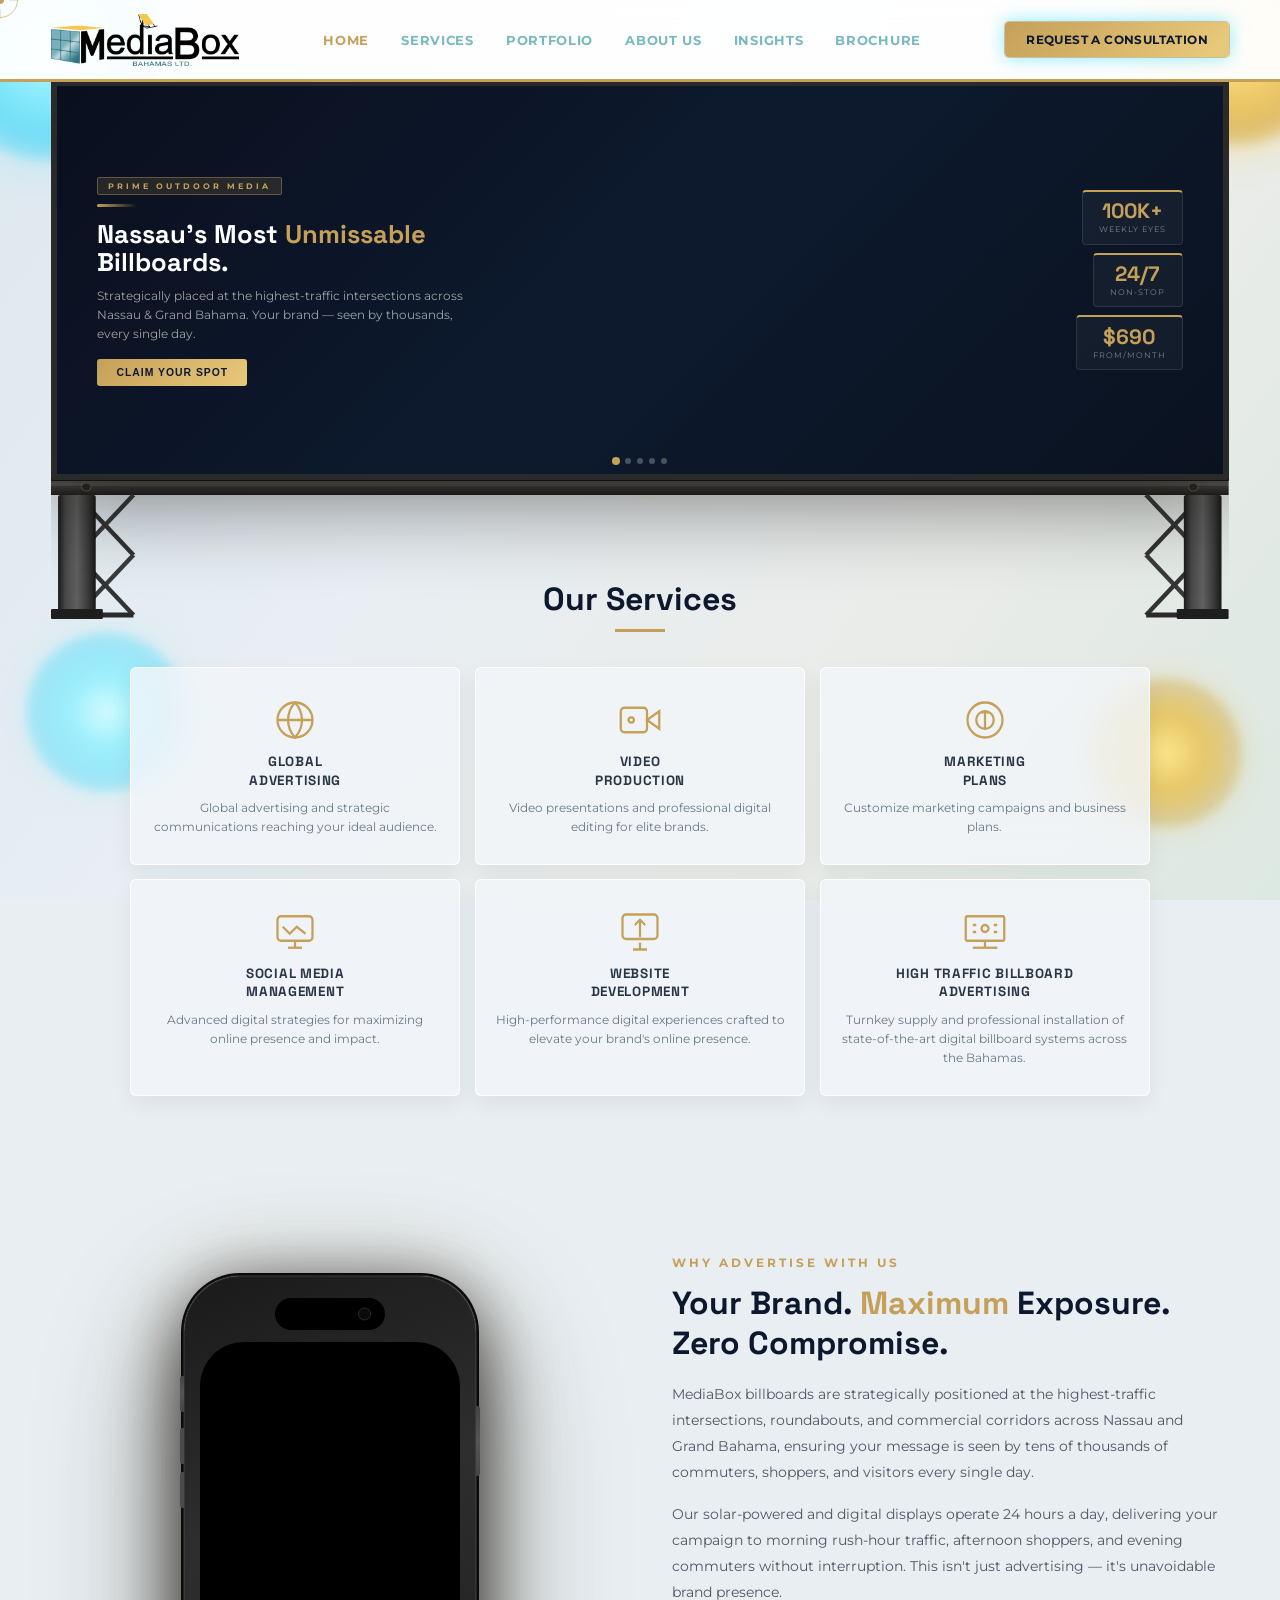
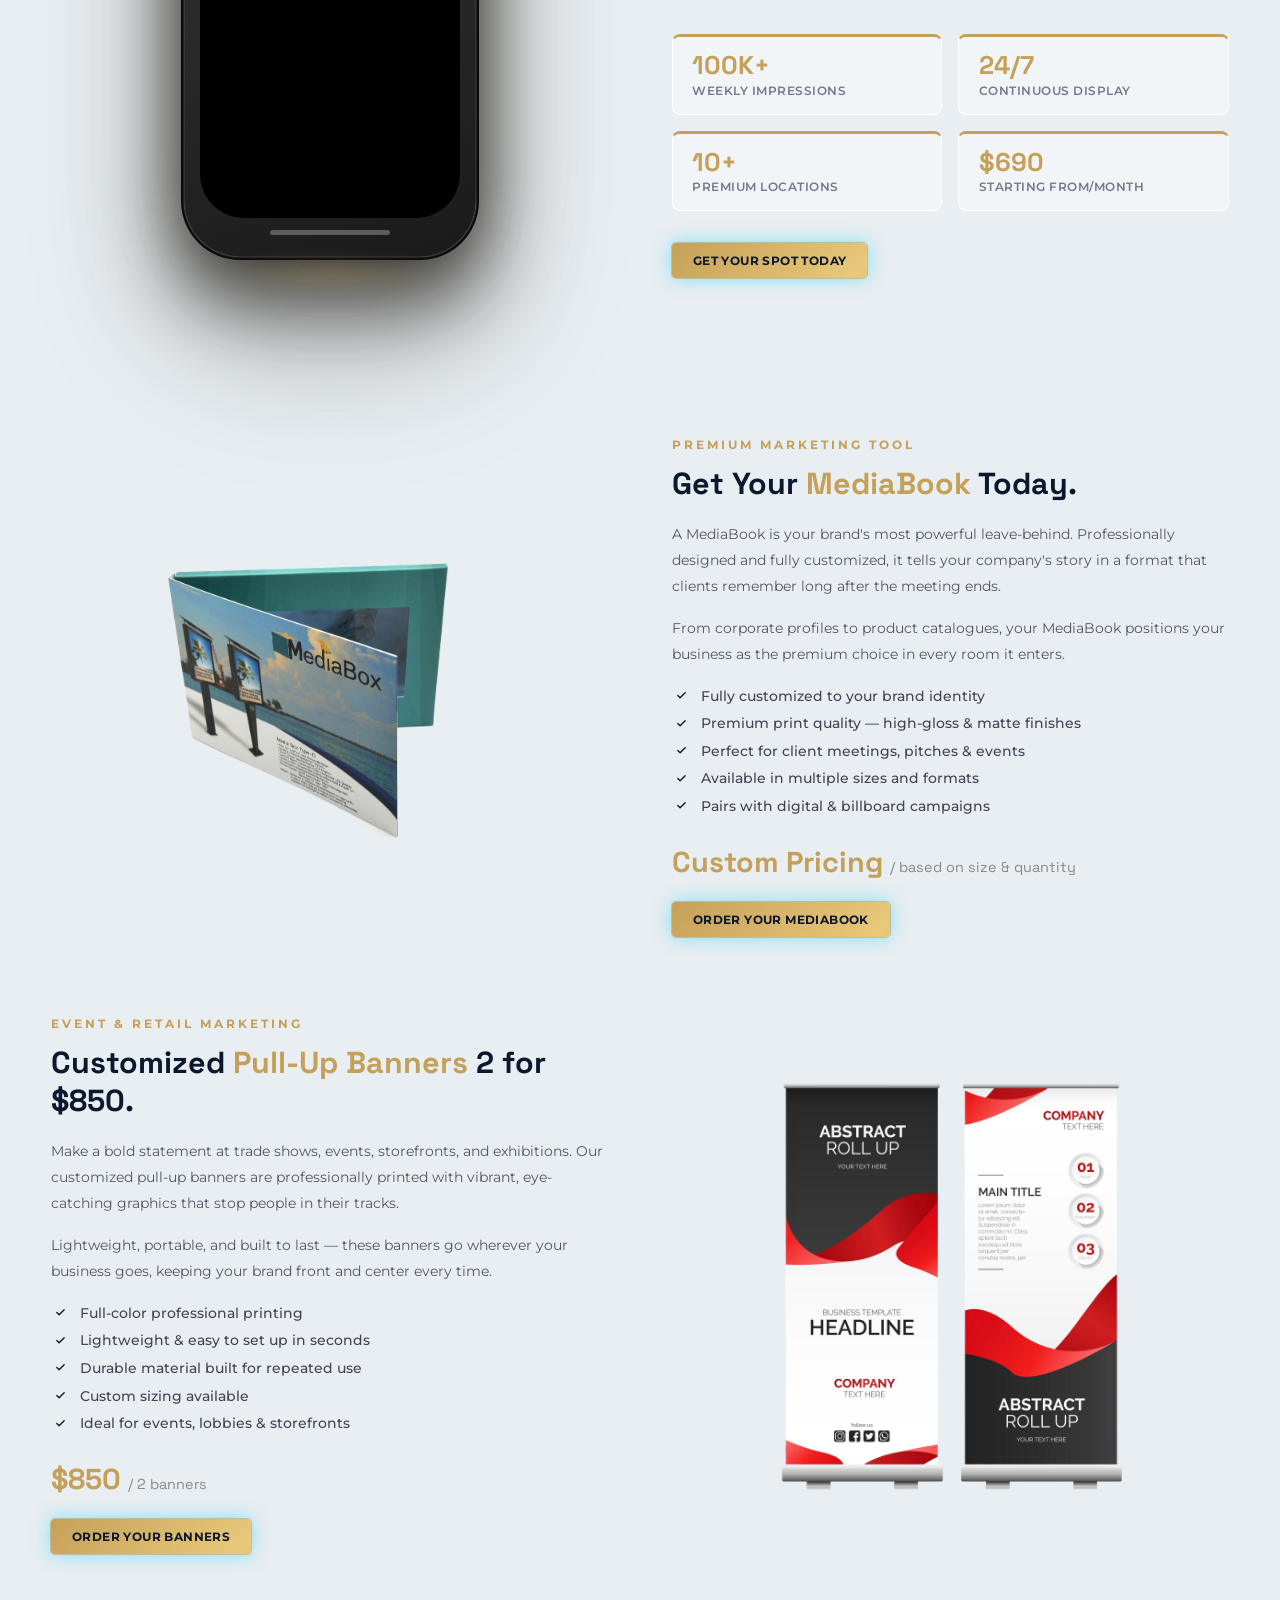
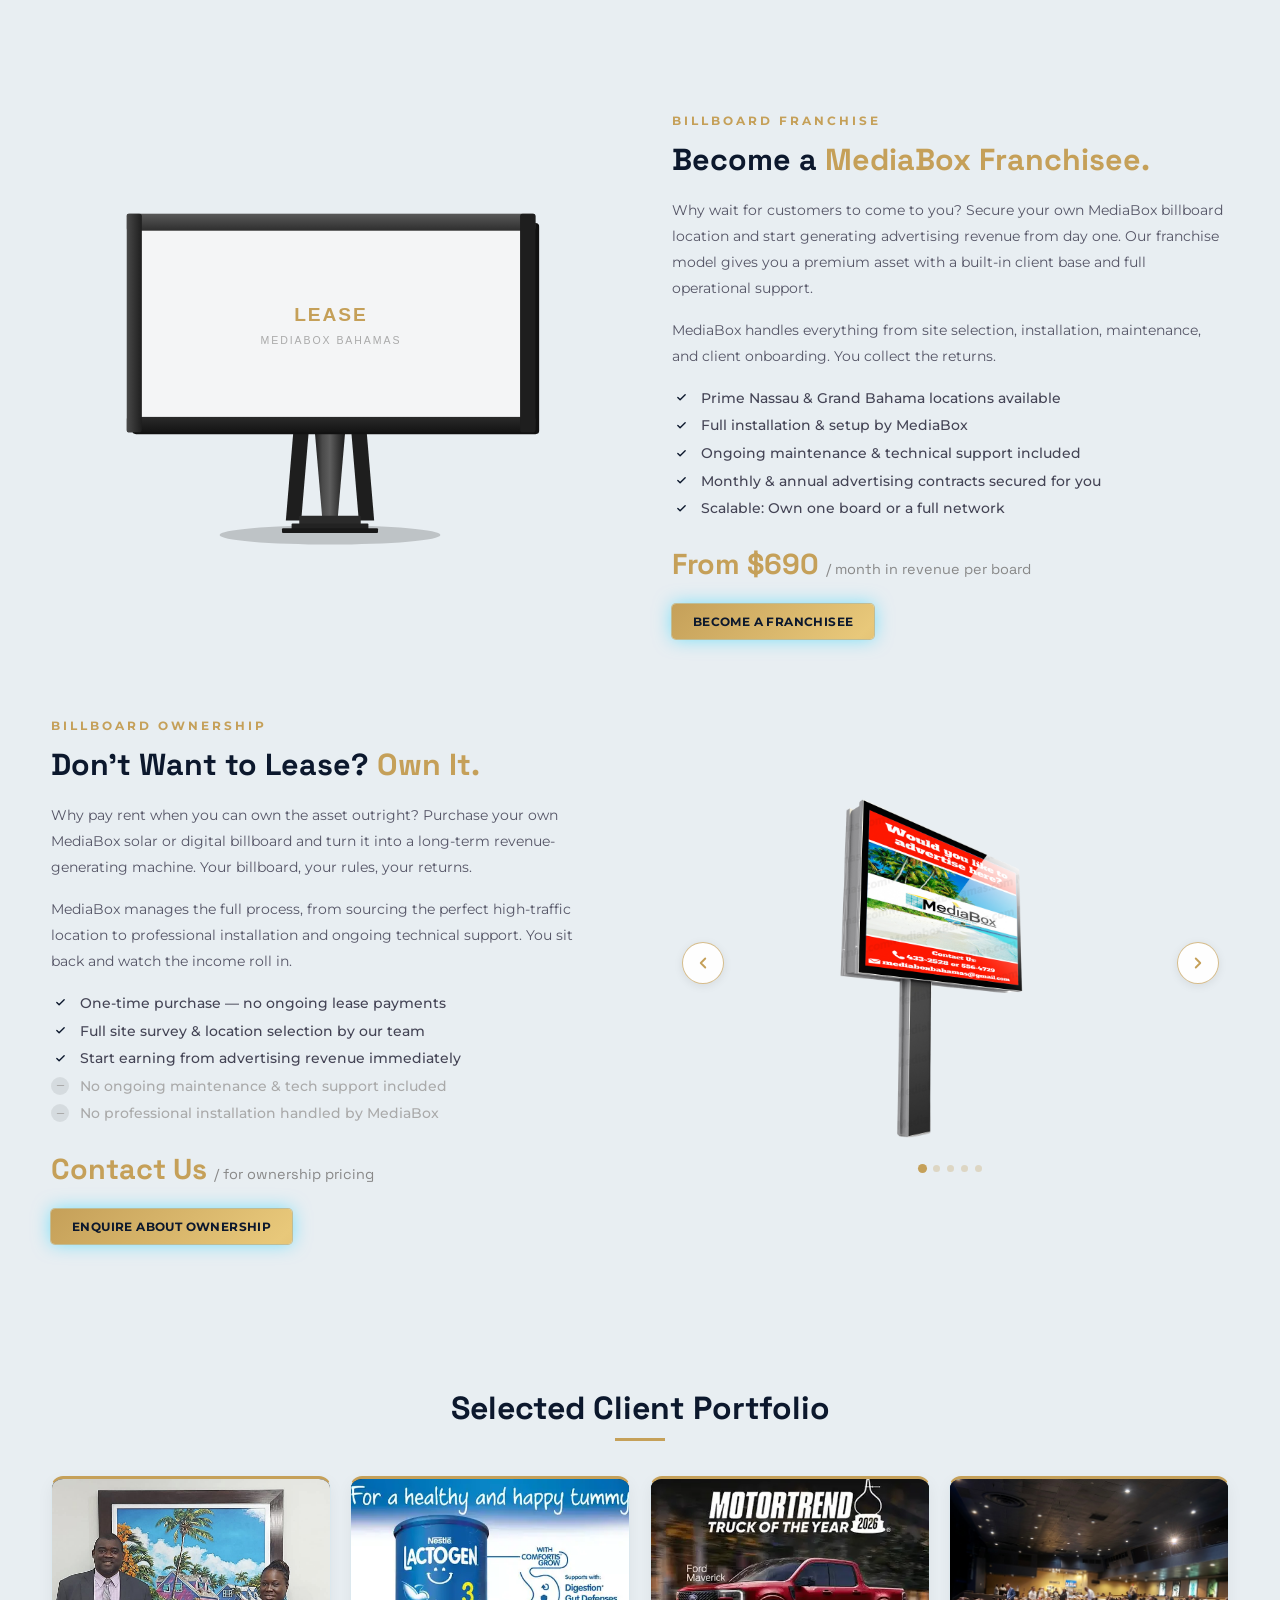
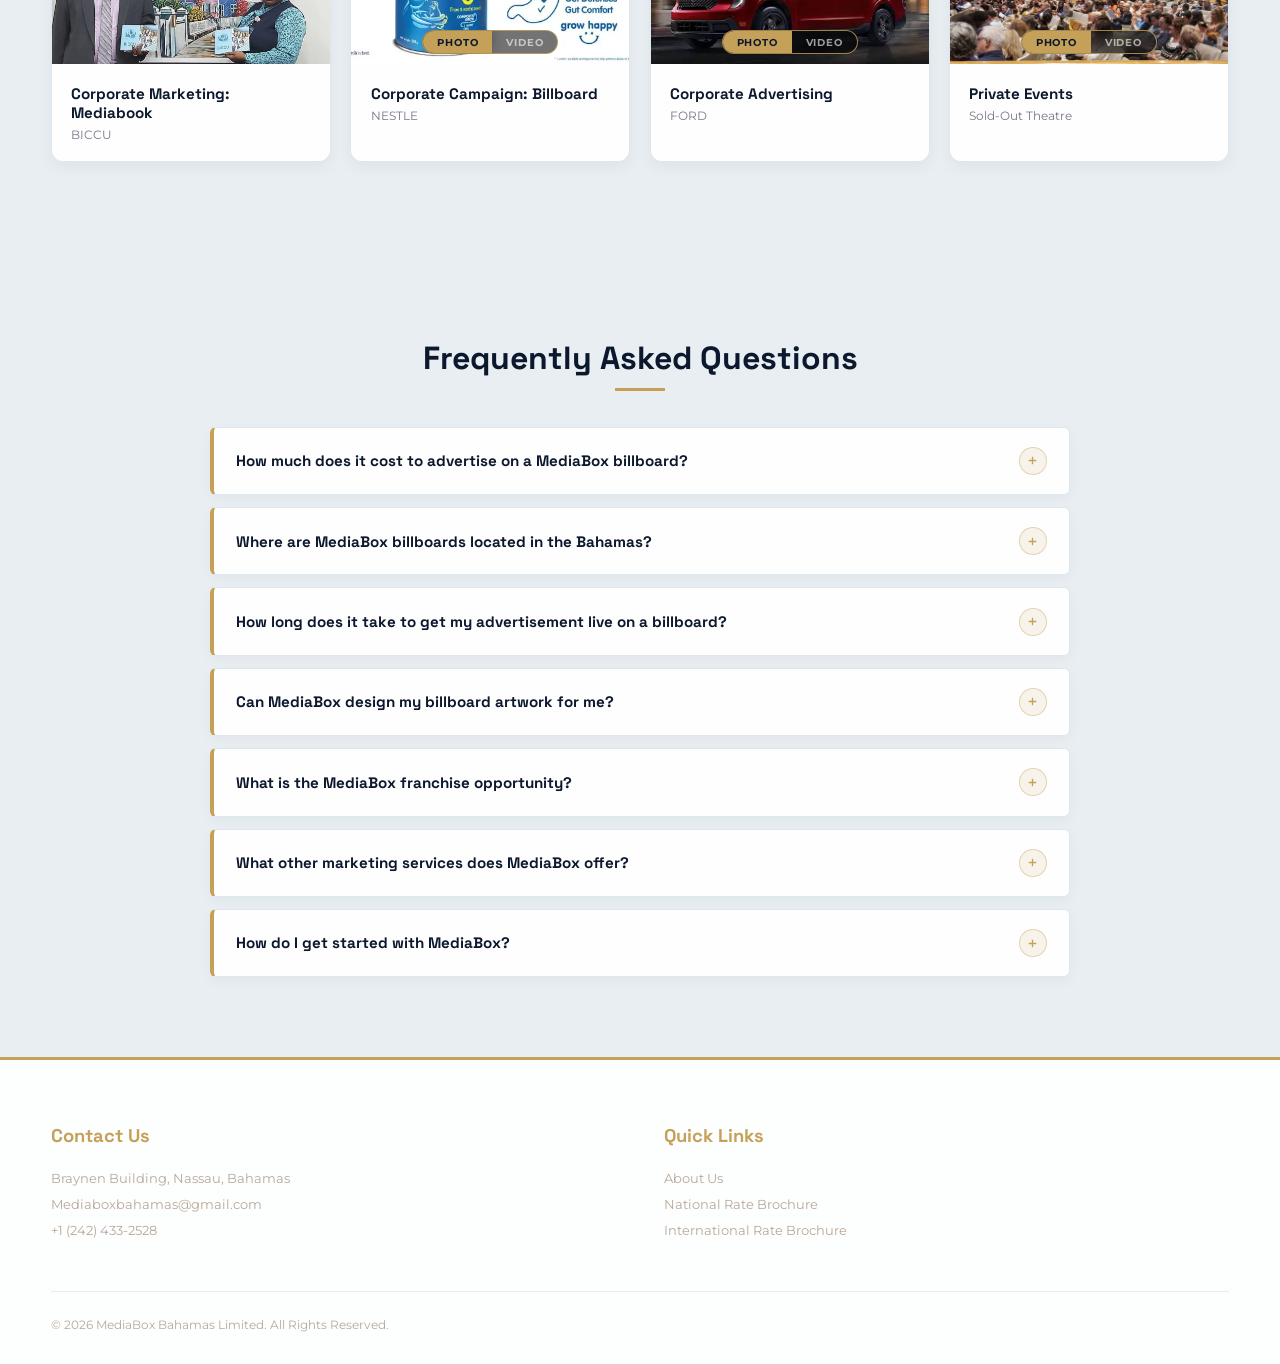
==== index.html @ e3cc504c "Update index.html" ====
<!DOCTYPE html>
<html lang="en">
<head>
  <meta charset="UTF-8">
  <link rel="icon" type="image/x-icon" href="favicon.ico">
  <meta name="google-site-verification" content="VMrW49pUqyfkak5b_mJtNE1yLcNcLhhwig2WNGxAjas" />
  <meta name="viewport" content="width=device-width, initial-scale=1.0">
  <title>MediaBox Bahamas | Corporate Excellence</title>
  <link rel="canonical" href="https://mediaboxbahamas.com/" />
  <link href="https://fonts.googleapis.com/css2?family=Space+Grotesk:wght@400;700&family=Montserrat:wght@400;600;700&display=swap" rel="stylesheet">
  <style>
    *, *::before, *::after { cursor: none !important; }
    a, button, [onclick], label, select, input, textarea { cursor: none !important; }

    #cursor-dot { position:fixed; width:8px; height:8px; background:#c5a059; border-radius:50%; pointer-events:none; z-index:99999; transform:translate(-50%,-50%); transition:transform 0.08s ease, background 0.2s; }
    #cursor-ring { position:fixed; width:36px; height:36px; border:1.5px solid rgba(197,160,89,0.6); border-radius:50%; pointer-events:none; z-index:99998; transform:translate(-50%,-50%); transition:width 0.2s ease, height 0.2s ease, border-color 0.2s ease, transform 0.12s ease; }
    #cursor-ring::before, #cursor-ring::after { content:''; position:absolute; background:rgba(197,160,89,0.5); }
    #cursor-ring::before { width:1px; height:10px; left:50%; top:-6px; transform:translateX(-50%); box-shadow:0 32px 0 rgba(197,160,89,0.5); }
    #cursor-ring::after  { width:10px; height:1px; top:50%; left:-6px; transform:translateY(-50%); box-shadow:32px 0 0 rgba(197,160,89,0.5); }
    body.cursor-hover #cursor-ring { width:52px; height:52px; border-color:rgba(197,160,89,0.9); }
    body.cursor-hover #cursor-dot  { background:#fff; transform:translate(-50%,-50%) scale(1.4); }
    body.cursor-click #cursor-ring { width:24px; height:24px; border-color:#c5a059; }
    body.cursor-click #cursor-dot  { transform:translate(-50%,-50%) scale(0.6); }

    @media(max-width:1024px) { #cursor-dot, #cursor-ring { display:none; } *, *::before, *::after { cursor:auto !important; } a, button, [onclick], label, select, input, textarea { cursor:pointer !important; } }

    * { margin:0; padding:0; box-sizing:border-box; }
    body { font-family:'Montserrat',sans-serif; background:#e8eef2; overflow-x:hidden; }
    body.no-scroll { overflow:hidden; }

    #bg-canvas { position:fixed; top:0; left:0; width:100vw; height:100vh; z-index:0; pointer-events:none; }

    .orb { position:fixed; border-radius:50%; pointer-events:none; z-index:1; animation:orbDrift 10s ease-in-out infinite alternate; }
    .orb-1 { width:220px; height:220px; top:-60px; left:-60px; background:radial-gradient(circle at 50% 50%, rgba(200,248,255,1) 0%, rgba(140,235,252,0.95) 28%, rgba(80,215,245,0.65) 55%, rgba(40,190,235,0.18) 80%, transparent 100%); filter:blur(6px) drop-shadow(0 0 24px rgba(140,235,255,0.95)); animation-duration:11s; }
    .orb-2 { width:200px; height:200px; top:-55px; right:-55px; background:radial-gradient(circle at 50% 50%, rgba(255,235,150,1) 0%, rgba(240,205,110,0.9) 32%, rgba(210,170,70,0.6) 58%, rgba(190,145,50,0.18) 80%, transparent 100%); filter:blur(6px) drop-shadow(0 0 22px rgba(255,200,60,0.85)); animation-duration:14s; animation-delay:-3s; }
    .orb-3 { width:160px; height:160px; bottom:12%; left:2%; background:radial-gradient(circle at 50% 50%, rgba(210,250,255,0.98) 0%, rgba(150,238,252,0.82) 32%, rgba(90,218,248,0.42) 60%, transparent 100%); filter:blur(5px) drop-shadow(0 0 18px rgba(160,240,255,0.85)); animation-duration:16s; animation-delay:-6s; }
    .orb-4 { width:150px; height:150px; bottom:8%; right:3%; background:radial-gradient(circle at 50% 50%, rgba(252,230,140,0.95) 0%, rgba(230,195,90,0.72) 34%, rgba(200,160,55,0.32) 62%, transparent 100%); filter:blur(5px) drop-shadow(0 0 16px rgba(240,190,60,0.7)); animation-duration:13s; animation-delay:-9s; }
    @keyframes orbDrift { 0% { transform:translate(0,0) scale(1); } 25% { transform:translate(14px,10px) scale(1.06); } 55% { transform:translate(-8px,18px) scale(0.95); } 100% { transform:translate(10px,-14px) scale(1.04); } }

    #splash { position:fixed; inset:0; z-index:9999; background:#f2f5f7; display:flex; align-items:center; justify-content:center; transition:opacity 0.8s ease, visibility 0.8s ease; }
    .hidden { opacity:0 !important; visibility:hidden !important; }
    .splash-logo-wrap { animation:splashIn 0.9s cubic-bezier(0.22,1,0.36,1) 0.1s both; }
    .splash-img { width:380px; max-width:72vw; display:block; }
    @keyframes splashIn { 0% { opacity:0; transform:scale(0.3) rotate(-8deg); filter:blur(6px); } 40% { opacity:1; filter:blur(0); } 65% { transform:scale(1.06) rotate(1deg); } 85% { transform:scale(0.97) rotate(-0.5deg); } 100% { opacity:1; transform:scale(1) rotate(0deg); } }

    header { position:fixed; top:0; width:100%; z-index:1000; background:rgba(255,255,255,0.95); backdrop-filter:blur(16px); -webkit-backdrop-filter:blur(16px); color-scheme:light; border-bottom:3px solid #c5a059; display:flex; align-items:center; justify-content:space-between; padding:0.85rem 4%; }
    .logo { display:flex; align-items:center; gap:8px; text-decoration:none; }
    .logo img { height:52px; width:auto; }

    nav ul { list-style:none; display:flex; gap:2rem; align-items:center; }
    nav a { text-decoration:none; color:#7ab8c0; font-size:0.8rem; font-weight:700; letter-spacing:0.7px; transition:color 0.2s; }
    nav a:hover { color:#c5a059; }
    nav li:first-child a { color:#c5a059; }

    .dropdown { position:relative; }
    .dd-menu { display:none; position:absolute; top:100%; left:0; background:#fff; min-width:180px; box-shadow:0 8px 20px rgba(0,0,0,0.1); border-top:2px solid #c5a059; z-index:2000; }
    .dd-menu a { display:block; padding:12px 18px; border-bottom:1px solid #eee; color:#333; font-size:0.8rem; font-weight:600; }
    .dd-menu a:hover { color:#c5a059; }
    .dropdown:hover .dd-menu { display:block; }

    .consult-btn { background:linear-gradient(135deg,#c5a059,#e8c87a 50%,#c5a059); background-size:200% auto; color:#0c182d; border:none; padding:0.62rem 1.3rem; font-family:'Montserrat',sans-serif; font-weight:700; font-size:0.76rem; text-transform:uppercase; letter-spacing:0.4px; border-radius:4px; cursor:none !important; transition:all 0.4s; box-shadow:0 0 0 1px rgba(197,160,89,0.6), 0 0 18px rgba(0,210,255,0.5); }
    .consult-btn:hover { background-position:right; box-shadow:0 0 0 1px #c5a059, 0 0 28px rgba(0,210,255,0.8); }

    /* HERO */
    .hero { position:relative; z-index:10; padding-top:5rem; display:flex; flex-direction:column; align-items:center; }
    .billboard-wrap { display:flex; flex-direction:column; align-items:center; width:100%; }
    .bb-structure { overflow:hidden; display:flex; flex-direction:column; align-items:center; width:92%; max-width:1280px; position:relative; }
    .bb-screen { overflow:hidden; position:relative; width:100%; height:400px; border-radius:2px; border:6px solid #2a2a2a; box-shadow:inset 0 0 0 2px rgba(255,255,255,0.05), 0 0 0 1px #111, 0 30px 80px rgba(0,0,0,0.4), 0 8px 30px rgba(197,160,89,0.12); z-index:2; background:#0c182d; }
    .bb-support { width:100%; display:block; overflow:visible; margin-top:-1px; }
    @media(max-width:768px) { .bb-screen { height:240px; } }

    .bb-slides-wrap { position:absolute; inset:0; z-index:1; overflow:hidden; }
    .bb-slides-inner { display:flex; height:100%; transition:transform 0.55s cubic-bezier(0.77,0,0.18,1); }
    .bb-slide-item { flex:0 0 100%; height:100%; display:flex; align-items:center; justify-content:center; padding:2rem 2.5rem; box-sizing:border-box; position:relative; overflow:hidden; }
    .s1 { background:linear-gradient(135deg,#0a0f1e,#0d1a2e,#0a1220); }
    .s2 { background:linear-gradient(135deg,#0f1a10,#0a1f12,#061410); }
    .s3 { background:linear-gradient(135deg,#1a0e05,#1e1205,#0f0a02); }
    .s4 { background:linear-gradient(135deg,#0a0810,#120d1e,#0c0812); }
    .s5 { background:linear-gradient(135deg,#080d18,#091525,#060c18); }
    .sl-content { position:relative; z-index:2; width:100%; display:flex; align-items:center; gap:2rem; }
    .sl-left { flex:1; }
    .sl-right { flex:0 0 auto; display:flex; flex-direction:column; align-items:flex-end; gap:0.5rem; }
    .sl-tag { font-size:0.52rem; font-weight:700; letter-spacing:3px; text-transform:uppercase; padding:3px 10px; border-radius:2px; display:inline-block; margin-bottom:0.6rem; }
    .tg  { background:rgba(197,160,89,0.15); color:#c5a059; border:1px solid rgba(197,160,89,0.4); }
    .tgn { background:rgba(80,200,120,0.1);  color:#50c878; border:1px solid rgba(80,200,120,0.3); }
    .ta  { background:rgba(240,180,50,0.1);  color:#f0b432; border:1px solid rgba(240,180,50,0.3); }
    .tp  { background:rgba(160,100,240,0.12); color:#a064f0; border:1px solid rgba(160,100,240,0.35); }
    .tc  { background:rgba(0,229,255,0.1);   color:#00e5ff; border:1px solid rgba(0,229,255,0.3); }
    .sl-h { font-size:1.6rem; font-weight:900; line-height:1.1; margin-bottom:0.6rem; font-family:'Space Grotesk',sans-serif; }
    .sl-p { font-size:0.75rem; color:rgba(255,255,255,0.6); line-height:1.6; max-width:380px; margin-bottom:1rem; }
    .sl-btn { display:inline-block; padding:0.5rem 1.2rem; background:linear-gradient(135deg,#c5a059,#e8c87a); color:#0c182d; font-weight:700; font-size:0.65rem; letter-spacing:1px; text-transform:uppercase; border-radius:3px; border:none; cursor:none !important; }
    .sl-stat { background:rgba(255,255,255,0.04); border:1px solid rgba(255,255,255,0.1); border-top:2px solid #c5a059; border-radius:4px; padding:0.6rem 1rem; text-align:center; min-width:90px; }
    .sl-num { font-size:1.3rem; font-weight:700; color:#c5a059; font-family:'Space Grotesk',sans-serif; line-height:1; }
    .sl-lbl { font-size:0.52rem; color:rgba(255,255,255,0.45); text-transform:uppercase; letter-spacing:1px; margin-top:2px; }
    .sl-acc { width:40px; height:3px; background:linear-gradient(90deg,#c5a059,transparent); margin-bottom:0.8rem; border-radius:2px; }
    .bb-sdots { position:absolute; bottom:10px; left:50%; transform:translateX(-50%); display:flex; gap:6px; z-index:10; }
    .bb-sdot { width:6px; height:6px; border-radius:50%; background:rgba(255,255,255,0.25); border:none; cursor:none !important; padding:0; transition:all 0.25s; }
    .bb-sdot.on { background:#c5a059; transform:scale(1.35); }
    @media(max-width:768px) { .sl-right { display:none; } .sl-h { font-size:1.1rem; } .sl-p { font-size:0.7rem; } .sl-content { gap:1rem; } }

    /* SERVICES */
    .services { position:relative; z-index:20; margin-top:-40px; padding:0 4% 5rem; }
    .svc-grid { display:grid; grid-template-columns:repeat(3,1fr); gap:0.9rem; max-width:1020px; margin:0 auto; }
    .svc-card { background:rgba(242,246,249,0.82); backdrop-filter:blur(16px); -webkit-backdrop-filter:blur(16px); border:1px solid rgba(255,255,255,0.95); border-radius:6px; text-align:center; padding:1.9rem 1.1rem 1.7rem; box-shadow:0 8px 22px rgba(0,0,0,0.06); transition:transform 0.3s, box-shadow 0.3s; }
    .svc-card:hover { transform:translateY(-7px); box-shadow:0 18px 36px rgba(0,0,0,0.1); }
    .svc-icon { display:flex; justify-content:center; margin-bottom:0.8rem; }
    .svc-icon svg { width:42px; height:42px; stroke:#c5a059; stroke-width:1.3; fill:none; }
    .svc-card h3 { font-family:'Space Grotesk',sans-serif; font-size:0.84rem; font-weight:700; color:#2a3545; text-transform:uppercase; letter-spacing:0.7px; line-height:1.35; margin-bottom:0.5rem; }
    .svc-card p { font-size:0.76rem; color:#6a7888; line-height:1.6; }

    /* MARKETING SECTIONS */
    .mktg-section { padding:5rem 4%; position:relative; z-index:10; }
    .mktg-inner { max-width:1200px; margin:0 auto; display:flex; flex-direction:column; gap:5rem; }
    .mktg-row { display:grid; grid-template-columns:1fr 1fr; gap:4rem; align-items:center; }
    .mktg-row.reverse { direction:rtl; }
    .mktg-row.reverse > * { direction:ltr; }
    .mktg-img img { width:100%; height:320px; object-fit:contain; display:block; background:transparent; }
    .mktg-text .eyebrow { font-size:0.72rem; font-weight:700; color:#c5a059; letter-spacing:3px; text-transform:uppercase; margin-bottom:0.8rem; display:block; }
    .mktg-text h2 { font-family:'Space Grotesk',sans-serif; font-size:1.9rem; font-weight:700; color:#0c182d; line-height:1.25; margin-bottom:1.2rem; }
    .mktg-text h2 span { color:#c5a059; }
    .mktg-text p { font-size:0.9rem; color:#556; line-height:1.8; margin-bottom:1rem; }
    .mktg-features { list-style:none; margin:1.2rem 0 1.8rem; display:flex; flex-direction:column; gap:0.6rem; }
    .mktg-features li { display:flex; align-items:center; gap:0.7rem; font-size:0.85rem; color:#445; font-weight:500; }
    .mktg-features li::before { content:''; width:18px; height:18px; flex-shrink:0; background:linear-gradient(135deg,#c5a059,#e8c87a); border-radius:50%; display:inline-block; background-image:url("data:image/svg+xml,%3Csvg viewBox='0 0 24 24' xmlns='http://www.w3.org/2000/svg'%3E%3Cpolyline points='20 6 9 17 4 12' stroke='%230c182d' stroke-width='3' fill='none' stroke-linecap='round' stroke-linejoin='round'/%3E%3C/svg%3E"); background-size:11px; background-repeat:no-repeat; background-position:center; }
    .mktg-features li.muted::before { background:rgba(0,0,0,0.08); background-image:url("data:image/svg+xml,%3Csvg viewBox='0 0 24 24' xmlns='http://www.w3.org/2000/svg'%3E%3Cline x1='5' y1='12' x2='19' y2='12' stroke='%23aaa' stroke-width='2.5' stroke-linecap='round'/%3E%3C/svg%3E"); background-size:11px; background-repeat:no-repeat; background-position:center; }
    .mktg-features li.muted { color:#aaa; }
    .mktg-price { font-family:'Space Grotesk',sans-serif; font-size:1.8rem; font-weight:700; color:#c5a059; margin-bottom:1.4rem; }
    .mktg-price span { font-size:0.9rem; color:#888; font-weight:400; }
    @media(max-width:1024px) { .mktg-row, .mktg-row.reverse { grid-template-columns:1fr; direction:ltr; gap:2rem; } }

    .sec-title { text-align:center; font-family:'Space Grotesk',sans-serif; font-size:2rem; color:#0c182d; margin-bottom:2.2rem; position:relative; z-index:10; }
    .sec-title::after { content:''; display:block; width:50px; height:3px; background:#c5a059; margin:10px auto 0; }

    /* VIDEO SECTION */
    .video-section { padding:5rem 4%; position:relative; z-index:10; }
    .video-inner { display:grid; grid-template-columns:1fr 1fr; gap:4rem; align-items:center; max-width:1200px; margin:0 auto; }
    .iphone-wrap { display:flex; justify-content:center; align-items:center; filter:drop-shadow(0 40px 60px rgba(0,0,0,0.35)) drop-shadow(0 0 40px rgba(197,160,89,0.2)); }
    .iphone { position:relative; background:linear-gradient(160deg,#1a1a1a 0%,#2e2e2e 40%,#1a1a1a 100%); border-radius:56px; padding:22px 16px; display:inline-block; box-shadow:0 0 0 1px rgba(255,255,255,0.1), 0 0 0 3px #0a0a0a, inset 0 0 0 1px rgba(255,255,255,0.07), 0 40px 80px rgba(0,0,0,0.6), 0 0 60px rgba(0,0,0,0.3); }
    .iphone::before { content:''; position:absolute; left:-4px; top:100px; width:4px; height:36px; background:linear-gradient(180deg,#444,#555,#444); border-radius:3px 0 0 3px; box-shadow:0 52px 0 #4a4a4a, 0 96px 0 #4a4a4a; }
    .iphone::after { content:''; position:absolute; right:-4px; top:130px; width:4px; height:70px; background:linear-gradient(180deg,#444,#555,#444); border-radius:0 3px 3px 0; }
    .iphone-island { width:110px; height:32px; background:#000; border-radius:20px; margin:0 auto 12px; position:relative; z-index:3; }
    .iphone-island::after { content:''; width:11px; height:11px; background:#0a0a0a; border-radius:50%; position:absolute; top:50%; right:14px; transform:translateY(-50%); border:1.5px solid #2a2a2a; }
    .iphone-screen { background:#000; border-radius:44px; overflow:hidden; width:260px; height:476px; position:relative; }
    .iphone-screen video { width:100%; height:100%; object-fit:cover; display:block; }
    .iphone-bar { width:120px; height:5px; background:rgba(255,255,255,0.28); border-radius:3px; margin:12px auto 0; }
    .iphone-glow { position:absolute; bottom:-28px; left:50%; transform:translateX(-50%); width:240px; height:20px; background:radial-gradient(ellipse, rgba(197,160,89,0.55) 0%, transparent 70%); filter:blur(10px); }
    .video-text .eyebrow { font-size:0.72rem; font-weight:700; color:#c5a059; letter-spacing:3px; text-transform:uppercase; margin-bottom:0.8rem; display:block; }
    .video-text h2 { font-family:'Space Grotesk',sans-serif; font-size:2rem; font-weight:700; color:#0c182d; line-height:1.25; margin-bottom:1.2rem; }
    .video-text h2 span { color:#c5a059; }
    .video-text p { font-size:0.9rem; color:#556; line-height:1.8; margin-bottom:1rem; }
    .video-stats { display:grid; grid-template-columns:1fr 1fr; gap:1rem; margin:1.8rem 0 2rem; }
    .stat { background:rgba(242,246,249,0.85); backdrop-filter:blur(12px); border:1px solid rgba(255,255,255,0.95); border-top:3px solid #c5a059; border-radius:8px; padding:1rem 1.2rem; }
    .stat .num { font-family:'Space Grotesk',sans-serif; font-size:1.6rem; font-weight:700; color:#c5a059; line-height:1; margin-bottom:0.3rem; }
    .stat .label { font-size:0.72rem; color:#778; font-weight:600; text-transform:uppercase; letter-spacing:0.5px; }
    @media(max-width:1024px) { .video-inner { grid-template-columns:1fr; gap:3rem; } .iphone-wrap { margin:0 auto; } .video-text h2 { font-size:1.6rem; } }

    /* PORTFOLIO */
    .portfolio { padding:4rem 4% 6rem; position:relative; z-index:10; }
    .port-track { display:grid; grid-template-columns:repeat(4,1fr); gap:1.2rem; max-width:1200px; margin:0 auto; }
    .port-item { background:rgba(255,255,255,0.93); border-radius:12px; border:1px solid #dce8ee; border-top:3px solid #c5a059; overflow:hidden; box-shadow:0 5px 16px rgba(0,0,0,0.05); transition:transform 0.3s, box-shadow 0.3s; }
    .port-item:hover { transform:translateY(-5px); box-shadow:0 16px 32px rgba(0,0,0,0.1); }
    .port-info { padding:1.2rem; }
    .port-info h4 { font-family:'Space Grotesk',sans-serif; font-size:0.95rem; color:#0c182d; margin-bottom:0.35rem; }
    .port-info p  { font-size:0.78rem; color:#778; }
    .prod-media { position:relative; width:100%; height:185px; overflow:hidden; background:#000; }
    .prod-media img, .prod-media video { position:absolute; top:0; left:0; width:100%; height:100%; object-fit:cover; transition:opacity 0.4s ease; }
    .prod-media img { opacity:1; z-index:1; }
    .prod-media video { opacity:0; z-index:2; }
    .port-item.playing .prod-media img { opacity:0; }
    .port-item.playing .prod-media video { opacity:1; }
    .media-toggle { position:absolute; bottom:10px; left:50%; transform:translateX(-50%); z-index:6; display:flex; border-radius:20px; overflow:hidden; border:1.5px solid rgba(197,160,89,0.8); background:rgba(0,0,0,0.55); backdrop-filter:blur(8px); }
    .media-toggle button { background:none; border:none; cursor:none !important; padding:5px 14px; font-size:0.62rem; font-weight:700; color:rgba(255,255,255,0.6); letter-spacing:0.8px; font-family:'Montserrat',sans-serif; transition:all 0.2s; }
    .media-toggle button.active { background:#c5a059; color:#0c182d; }
    @media(max-width:1024px) { .port-track { grid-template-columns:repeat(2,1fr); } }
    @media(max-width:600px)  { .port-track { grid-template-columns:1fr; } }

    /* BILLBOARD CAROUSEL */
    .bb-carousel-wrap { display:flex; align-items:center; justify-content:center; padding:1rem 32px; }
    .bb-carousel { position:relative; width:100%; max-width:520px; user-select:none; }
    .bb-track-clip { overflow:hidden; width:100%; border-radius:4px; }
    .bb-track { display:flex; transition:transform 0.45s cubic-bezier(0.4,0,0.2,1); will-change:transform; }
    .bb-slide { flex:0 0 100%; display:flex; align-items:center; justify-content:center; }
    .bb-slide img { width:100%; height:360px; object-fit:contain; display:block; background:transparent; }
    .bb-arrow { position:absolute; top:45%; transform:translateY(-50%); width:42px; height:42px; border-radius:50%; border:1.5px solid rgba(197,160,89,0.7); background:rgba(255,255,255,0.92); color:#c5a059; cursor:none !important; display:flex; align-items:center; justify-content:center; transition:background 0.2s, border-color 0.2s, transform 0.2s; z-index:10; box-shadow:0 2px 10px rgba(0,0,0,0.08); }
    .bb-arrow:hover { background:#c5a059; color:#fff; border-color:#c5a059; transform:translateY(-50%) scale(1.08); }
    .bb-prev { left:-22px; }
    .bb-next { right:-22px; }
    .bb-dots { display:flex; justify-content:center; gap:7px; margin-top:0.8rem; }
    .bb-dot { width:7px; height:7px; border-radius:50%; background:rgba(197,160,89,0.3); cursor:none !important; transition:background 0.25s, transform 0.25s; }
    .bb-dot.active { background:#c5a059; transform:scale(1.3); }
    @media(max-width:768px) { .bb-prev { left:4px; } .bb-next { right:4px; } .bb-slide img { height:240px; } }

    /* FAQ */
    .faq-section { padding:5rem 4%; position:relative; z-index:10; }
    .faq-inner { max-width:860px; margin:0 auto; }
    .faq-list { display:flex; flex-direction:column; gap:0.75rem; }
    .faq-item { background:rgba(255,255,255,0.93); border:1px solid #dce8ee; border-left:4px solid #c5a059; border-radius:6px; overflow:hidden; box-shadow:0 4px 14px rgba(0,0,0,0.04); transition:box-shadow 0.3s; }
    .faq-item:hover { box-shadow:0 8px 24px rgba(0,0,0,0.08); }
    .faq-question { width:100%; background:none; border:none; text-align:left; padding:1.2rem 1.4rem; display:flex; justify-content:space-between; align-items:center; cursor:none !important; gap:1rem; }
    .faq-question span { font-family:'Space Grotesk',sans-serif; font-size:0.95rem; font-weight:700; color:#0c182d; line-height:1.4; }
    .faq-icon { flex-shrink:0; width:28px; height:28px; border-radius:50%; background:rgba(197,160,89,0.12); border:1.5px solid rgba(197,160,89,0.4); display:flex; align-items:center; justify-content:center; transition:background 0.25s, transform 0.35s; }
    .faq-icon svg { width:13px; height:13px; stroke:#c5a059; stroke-width:2.5; fill:none; }
    .faq-item.open .faq-icon { background:#c5a059; transform:rotate(45deg); }
    .faq-item.open .faq-icon svg { stroke:#0c182d; }
    .faq-answer { max-height:0; overflow:hidden; transition:max-height 0.4s cubic-bezier(0.4,0,0.2,1), padding 0.3s; padding:0 1.4rem; }
    .faq-item.open .faq-answer { max-height:300px; padding:0 1.4rem 1.3rem; }
    .faq-answer p { font-size:0.88rem; color:#556; line-height:1.8; border-top:1px solid rgba(197,160,89,0.15); padding-top:1rem; }

    /* FOOTER */
    footer { background:rgba(255,255,255,0.9); color:#333; padding:4rem 4% 2rem; border-top:3px solid #c5a059; position:relative; z-index:100; }
    .ft-grid { display:flex; justify-content:space-between; flex-wrap:wrap; gap:3rem; max-width:1200px; margin:0 auto 3rem; }
    .ft-col { flex:1; min-width:220px; }
    .ft-col h4 { color:#c5a059; font-family:'Space Grotesk',sans-serif; font-size:1.15rem; margin-bottom:1.2rem; }
    .ft-col p, .ft-col a { font-size:0.84rem; color:#b8a898; line-height:1.9; text-decoration:none; display:block; transition:color 0.3s; }
    .ft-col a:hover { color:#c5a059; }
    .ft-bottom { max-width:1200px; margin:0 auto; padding-top:1.6rem; border-top:1px solid rgba(0,0,0,0.08); display:flex; justify-content:space-between; align-items:center; flex-wrap:wrap; gap:1rem; }
    .ft-bottom p { font-size:0.72rem; color:#b8a898; }

    /* MOBILE NAV */
    .mobile-consult { display:none !important; }
    .hamburger { display:none; flex-direction:column; justify-content:center; gap:5px; background:none; border:none; cursor:none !important; padding:6px; z-index:1001; }
    .hamburger span { display:block; width:24px; height:2.5px; background:#c5a059; border-radius:2px; transition:all 0.3s ease; }
    .hamburger.open span:nth-child(1) { transform:translateY(7.5px) rotate(45deg); }
    .hamburger.open span:nth-child(2) { opacity:0; }
    .hamburger.open span:nth-child(3) { transform:translateY(-7.5px) rotate(-45deg); }

    @media(max-width:1024px) {
      .desktop-only { display:none !important; }
      .hamburger { display:flex; }
      .svc-grid { grid-template-columns:repeat(2,1fr); }
      #main-nav { display:none; position:fixed; top:62px; left:0; right:0; background:rgba(255,255,255,0.97); backdrop-filter:blur(16px); border-bottom:3px solid #c5a059; z-index:999; padding:1.5rem 0; }
      #main-nav.open { display:block; }
      #main-nav ul { flex-direction:column; gap:0; }
      #main-nav ul li { width:100%; }
      #main-nav ul li a { display:block; padding:0.9rem 5%; font-size:0.9rem; border-bottom:1px solid rgba(197,160,89,0.15); }
      #main-nav ul li:first-child a { color:#c5a059; }
      .dd-menu { position:static; box-shadow:none; border-top:none; background:rgba(197,160,89,0.06); }
      .dropdown:hover .dd-menu { display:flex; flex-direction:column; }
      .mobile-consult { display:block !important; margin:1rem 5%; text-align:center; padding:0.8rem; background:linear-gradient(135deg,#c5a059,#e8c87a 50%,#c5a059); color:#0c182d; font-weight:700; font-size:0.8rem; text-transform:uppercase; border-radius:4px; text-decoration:none; letter-spacing:0.4px; }
    }
    @media(max-width:768px) { .svc-grid { grid-template-columns:1fr; } }
  </style>
</head>
<body>
<div id="cursor-dot"></div>
<div id="cursor-ring"></div>
<canvas id="bg-canvas"></canvas>
<div class="orb orb-1"></div>
<div class="orb orb-2"></div>
<div class="orb orb-3"></div>
<div class="orb orb-4"></div>

<div id="splash">
  <div class="splash-logo-wrap">
    <img src="media-logo.png" class="splash-img" alt="MediaBox Bahamas">
  </div>
</div>

<header>
  <a class="logo" href="index.html">
    <img src="media-logo.png" alt="MediaBox Bahamas" style="height:52px;width:auto;">
  </a>
  <nav id="main-nav">
    <ul>
      <li><a href="index.html">HOME</a></li>
      <li><a href="#services">SERVICES</a></li>
      <li><a href="#portfolio">PORTFOLIO</a></li>
      <li><a href="about.html">ABOUT US</a></li>
      <li><a href="insight.html">INSIGHTS</a></li>
      <li class="dropdown">
        <a href="#">BROCHURE</a>
        <div class="dd-menu">
          <a href="National.pdf" target="_blank">National Rate</a>
          <a href="International.pdf" target="_blank">International Rate</a>
        </div>
      </li>
    </ul>
    <a class="mobile-consult" href="consultation.html">REQUEST A CONSULTATION</a>
  </nav>
  <button class="consult-btn desktop-only" onclick="location.href='consultation.html'">REQUEST A CONSULTATION</button>
  <button class="hamburger" id="hamburger" aria-label="Menu">
    <span></span><span></span><span></span>
  </button>
</header>

<main>

  <!-- HERO -->
  <section class="hero" id="home">
    <div class="billboard-wrap">
      <div class="bb-structure">
        <div class="bb-screen">
          <div class="bb-slides-wrap">
            <div class="bb-slides-inner" id="bbHeroInner">

              <div class="bb-slide-item s1">
                <div class="sl-content">
                  <div class="sl-left">
                    <div class="sl-tag tg">Prime Outdoor Media</div>
                    <div class="sl-acc"></div>
                    <div class="sl-h"><span style="color:#fff">Nassau's Most </span><span style="color:#c5a059">Unmissable</span><br><span style="color:#fff">Billboards.</span></div>
                    <div class="sl-p">Strategically placed at the highest-traffic intersections across Nassau &amp; Grand Bahama. Your brand &mdash; seen by thousands, every single day.</div>
                    <button class="sl-btn" onclick="location.href='consultation.html'">Claim Your Spot</button>
                  </div>
                  <div class="sl-right">
                    <div class="sl-stat"><div class="sl-num">100K+</div><div class="sl-lbl">Weekly Eyes</div></div>
                    <div class="sl-stat"><div class="sl-num">24/7</div><div class="sl-lbl">Non-Stop</div></div>
                    <div class="sl-stat"><div class="sl-num">$690</div><div class="sl-lbl">From/Month</div></div>
                  </div>
                </div>
              </div>

              <div class="bb-slide-item s2">
                <div class="sl-content">
                  <div class="sl-left">
                    <div class="sl-tag tgn">High-Traffic Locations</div>
                    <div class="sl-acc" style="background:linear-gradient(90deg,#50c878,transparent)"></div>
                    <div class="sl-h"><span style="color:#50c878">Roundabouts.</span> <span style="color:#fff">Corridors.</span><br><span style="color:#fff">Can't-Miss </span><span style="color:#c5a059">Zones.</span></div>
                    <div class="sl-p">Every MediaBox billboard sits at a chokepoint where traffic has no choice but to stop and look. Morning rush, afternoon shoppers, evening commuters &mdash; all yours.</div>
                    <button class="sl-btn" onclick="location.href='consultation.html'">See Locations</button>
                  </div>
                  <div class="sl-right">
                    <div class="sl-stat" style="border-top-color:#50c878"><div class="sl-num" style="color:#50c878">10+</div><div class="sl-lbl">Prime Spots</div></div>
                    <div class="sl-stat" style="border-top-color:#50c878"><div class="sl-num" style="color:#50c878">#1</div><div class="sl-lbl">Bahamas OOH</div></div>
                    <div class="sl-stat" style="border-top-color:#50c878"><div class="sl-num" style="color:#50c878">3&ndash;5</div><div class="sl-lbl">Days to Live</div></div>
                  </div>
                </div>
              </div>

              <div class="bb-slide-item s3">
                <div class="sl-content">
                  <div class="sl-left">
                    <div class="sl-tag ta">Billboard Franchise</div>
                    <div class="sl-acc" style="background:linear-gradient(90deg,#f0b432,transparent)"></div>
                    <div class="sl-h"><span style="color:#fff">Own a Billboard.</span><br><span style="color:#f0b432">Earn Every</span> <span style="color:#fff">Month.</span></div>
                    <div class="sl-p">Become a MediaBox franchisee. We handle site selection, installation, clients &amp; maintenance. You collect passive revenue from day one.</div>
                    <button class="sl-btn" style="background:linear-gradient(135deg,#f0b432,#fcd97a)" onclick="location.href='consultation.html'">Become a Franchisee</button>
                  </div>
                  <div class="sl-right">
                    <div class="sl-stat" style="border-top-color:#f0b432"><div class="sl-num" style="color:#f0b432">$690+</div><div class="sl-lbl">Revenue/Mo</div></div>
                    <div class="sl-stat" style="border-top-color:#f0b432"><div class="sl-num" style="color:#f0b432">0</div><div class="sl-lbl">Hassle</div></div>
                    <div class="sl-stat" style="border-top-color:#f0b432"><div class="sl-num" style="color:#f0b432">&infin;</div><div class="sl-lbl">Scalable</div></div>
                  </div>
                </div>
              </div>

              <div class="bb-slide-item s4">
                <div class="sl-content">
                  <div class="sl-left">
                    <div class="sl-tag tp">Corporate Identity</div>
                    <div class="sl-acc" style="background:linear-gradient(90deg,#a064f0,transparent)"></div>
                    <div class="sl-h"><span style="color:#fff">Your Brand.</span><br><span style="color:#a064f0">Unforgettable</span> <span style="color:#c5a059">MediaBook.</span></div>
                    <div class="sl-p">Walk into every room with a MediaBook that commands respect. Premium printed, fully customized &mdash; the leave-behind that closes deals.</div>
                    <button class="sl-btn" style="background:linear-gradient(135deg,#a064f0,#c89ef8);color:#fff" onclick="location.href='consultation.html'">Order Your MediaBook</button>
                  </div>
                  <div class="sl-right">
                    <div class="sl-stat" style="border-top-color:#a064f0"><div class="sl-num" style="color:#a064f0">100%</div><div class="sl-lbl">Custom</div></div>
                    <div class="sl-stat" style="border-top-color:#a064f0"><div class="sl-num" style="color:#a064f0">PRO</div><div class="sl-lbl">Print Quality</div></div>
                    <div class="sl-stat" style="border-top-color:#a064f0"><div class="sl-num" style="color:#a064f0">Fast</div><div class="sl-lbl">Turnaround</div></div>
                  </div>
                </div>
              </div>

              <div class="bb-slide-item s5">
                <div class="sl-content">
                  <div class="sl-left">
                    <div class="sl-tag tc">Full-Service Media Partner</div>
                    <div class="sl-acc" style="background:linear-gradient(90deg,#00e5ff,transparent)"></div>
                    <div class="sl-h"><span style="color:#00e5ff">Strategy.</span> <span style="color:#fff">Websites.</span><br><span style="color:#c5a059">Brands That</span> <span style="color:#fff">Sell.</span></div>
                    <div class="sl-p">From brand identity to high-converting websites and full digital strategy &mdash; MediaBox is your all-in-one growth partner in the Bahamas. Stop blending in.</div>
                    <button class="sl-btn" onclick="location.href='consultation.html'">Get a Free Consultation</button>
                  </div>
                  <div class="sl-right">
                    <div class="sl-stat" style="border-top-color:#00e5ff"><div class="sl-num" style="color:#00e5ff">6+</div><div class="sl-lbl">Services</div></div>
                    <div class="sl-stat" style="border-top-color:#00e5ff"><div class="sl-num" style="color:#00e5ff">1</div><div class="sl-lbl">Partner. Us.</div></div>
                    <div class="sl-stat" style="border-top-color:#00e5ff"><div class="sl-num" style="color:#00e5ff">0</div><div class="sl-lbl">Compromises</div></div>
                  </div>
                </div>
              </div>

            </div>
            <div class="bb-sdots">
              <button class="bb-sdot on" onclick="bbHeroGo(0)"></button>
              <button class="bb-sdot" onclick="bbHeroGo(1)"></button>
              <button class="bb-sdot" onclick="bbHeroGo(2)"></button>
              <button class="bb-sdot" onclick="bbHeroGo(3)"></button>
              <button class="bb-sdot" onclick="bbHeroGo(4)"></button>
            </div>
          </div>
        </div>
        <svg class="bb-support" viewBox="0 0 1000 140" preserveAspectRatio="none" xmlns="http://www.w3.org/2000/svg" style="height:140px;">
          <defs>
            <linearGradient id="poleGrad" x1="0" y1="0" x2="1" y2="0"><stop offset="0%" stop-color="#1a1a1a"/><stop offset="20%" stop-color="#484848"/><stop offset="50%" stop-color="#606060"/><stop offset="80%" stop-color="#3a3a3a"/><stop offset="100%" stop-color="#181818"/></linearGradient>
            <linearGradient id="beamGrad" x1="0" y1="0" x2="0" y2="1"><stop offset="0%" stop-color="#5a5a5a"/><stop offset="50%" stop-color="#383838"/><stop offset="100%" stop-color="#1e1e1e"/></linearGradient>
          </defs>
          <rect x="0" y="0" width="1000" height="16" fill="url(#beamGrad)"/>
          <rect x="0" y="4" width="1000" height="3" fill="rgba(255,255,255,0.07)"/>
          <line x1="22" y1="16" x2="22" y2="136" stroke="#2e2e2e" stroke-width="6"/>
          <line x1="70" y1="16" x2="22" y2="76" stroke="#3a3a3a" stroke-width="4"/>
          <line x1="22" y1="16" x2="70" y2="76" stroke="#333" stroke-width="4"/>
          <line x1="70" y1="76" x2="22" y2="136" stroke="#3a3a3a" stroke-width="4"/>
          <line x1="22" y1="76" x2="70" y2="136" stroke="#333" stroke-width="4"/>
          <line x1="22" y1="136" x2="70" y2="136" stroke="#2a2a2a" stroke-width="5"/>
          <line x1="978" y1="16" x2="978" y2="136" stroke="#2e2e2e" stroke-width="6"/>
          <line x1="930" y1="16" x2="978" y2="76" stroke="#3a3a3a" stroke-width="4"/>
          <line x1="978" y1="16" x2="930" y2="76" stroke="#333" stroke-width="4"/>
          <line x1="930" y1="76" x2="978" y2="136" stroke="#3a3a3a" stroke-width="4"/>
          <line x1="978" y1="76" x2="930" y2="136" stroke="#333" stroke-width="4"/>
          <line x1="930" y1="136" x2="978" y2="136" stroke="#2a2a2a" stroke-width="5"/>
          <rect x="6" y="16" width="32" height="122" fill="url(#poleGrad)" rx="2"/>
          <rect x="0" y="130" width="44" height="10" fill="#1e1e1e" rx="1"/>
          <rect x="962" y="16" width="32" height="122" fill="url(#poleGrad)" rx="2"/>
          <rect x="956" y="130" width="44" height="10" fill="#1e1e1e" rx="1"/>
          <circle cx="30" cy="8" r="4" fill="#222" stroke="#555" stroke-width="1"/>
          <circle cx="970" cy="8" r="4" fill="#222" stroke="#555" stroke-width="1"/>
        </svg>
      </div>
    </div>
  </section>

  <!-- SERVICES -->
  <section class="services" id="services">
    <h2 class="sec-title">Our Services</h2>
    <div class="svc-grid">
      <article class="svc-card">
        <div class="svc-icon"><svg viewBox="0 0 24 24"><circle cx="12" cy="12" r="10"/><path d="M12 2a15.3 15.3 0 0 1 4 10 15.3 15.3 0 0 1-4 10 15.3 15.3 0 0 1-4-10 15.3 15.3 0 0 1 4-10z"/><path d="M2 12h20"/></svg></div>
        <h3>GLOBAL<br>ADVERTISING</h3>
        <p>Global advertising and strategic communications reaching your ideal audience.</p>
      </article>
      <article class="svc-card">
        <div class="svc-icon"><svg viewBox="0 0 24 24"><path d="M23 7l-7 5 7 5V7z"/><rect x="1" y="5" width="15" height="14" rx="2"/><circle cx="7" cy="12" r="1.5"/></svg></div>
        <h3>VIDEO<br>PRODUCTION</h3>
        <p>Video presentations and professional digital editing for elite brands.</p>
      </article>
      <article class="svc-card">
        <div class="svc-icon"><svg viewBox="0 0 24 24"><circle cx="12" cy="12" r="10"/><circle cx="12" cy="12" r="5"/><polyline points="10 8 12 7 14 8"/><line x1="12" y1="7" x2="12" y2="17"/></svg></div>
        <h3>MARKETING<br>PLANS</h3>
        <p>Customize marketing campaigns and business plans.</p>
      </article>
      <article class="svc-card">
        <div class="svc-icon"><svg viewBox="0 0 24 24"><rect x="2" y="3" width="20" height="14" rx="2"/><line x1="12" y1="17" x2="12" y2="21"/><line x1="8" y1="21" x2="16" y2="21"/><polyline points="5 9 9 13 13 9 18 13"/></svg></div>
        <h3>SOCIAL MEDIA<br>MANAGEMENT</h3>
        <p>Advanced digital strategies for maximizing online presence and impact.</p>
      </article>
      <article class="svc-card">
        <div class="svc-icon"><svg viewBox="0 0 24 24"><rect x="2" y="2" width="20" height="14" rx="2"/><path d="M8 22h8M12 18v4"/><polyline points="9 8 12 5 15 8"/><line x1="12" y1="5" x2="12" y2="15"/></svg></div>
        <h3>WEBSITE<br>DEVELOPMENT</h3>
        <p>High-performance digital experiences crafted to elevate your brand's online presence.</p>
      </article>
      <article class="svc-card">
        <div class="svc-icon"><svg viewBox="0 0 24 24"><rect x="1" y="3" width="22" height="14" rx="1"/><line x1="12" y1="17" x2="12" y2="21"/><line x1="5" y1="21" x2="19" y2="21"/><circle cx="12" cy="10" r="2"/><path d="M5 8h2M17 8h2M5 12h2M17 12h2"/></svg></div>
        <h3>HIGH TRAFFIC BILLBOARD<br>ADVERTISING</h3>
        <p>Turnkey supply and professional installation of state-of-the-art digital billboard systems across the Bahamas.</p>
      </article>
    </div>
  </section>

  <!-- WHY ADVERTISE WITH US -->
  <section class="video-section">
    <div class="video-inner">
      <div class="iphone-wrap">
        <div class="iphone">
          <div class="iphone-island"></div>
          <div class="iphone-screen">
            <video autoplay muted loop playsinline>
              <source src="billboard.mp4" type="video/mp4">
            </video>
          </div>
          <div class="iphone-bar"></div>
          <div class="iphone-glow"></div>
        </div>
      </div>
      <div class="video-text">
        <span class="eyebrow">Why Advertise With Us</span>
        <h2>Your Brand. <span>Maximum</span> Exposure. Zero Compromise.</h2>
        <p>MediaBox billboards are strategically positioned at the highest-traffic intersections, roundabouts, and commercial corridors across Nassau and Grand Bahama, ensuring your message is seen by tens of thousands of commuters, shoppers, and visitors every single day.</p>
        <p>Our solar-powered and digital displays operate 24 hours a day, delivering your campaign to morning rush-hour traffic, afternoon shoppers, and evening commuters without interruption. This isn't just advertising &mdash; it's unavoidable brand presence.</p>
        <div class="video-stats">
          <div class="stat"><div class="num">100K+</div><div class="label">Weekly Impressions</div></div>
          <div class="stat"><div class="num">24/7</div><div class="label">Continuous Display</div></div>
          <div class="stat"><div class="num">10+</div><div class="label">Premium Locations</div></div>
          <div class="stat"><div class="num">$690</div><div class="label">Starting From/Month</div></div>
        </div>
        <button class="consult-btn" onclick="location.href='consultation.html'">GET YOUR SPOT TODAY</button>
      </div>
    </div>
  </section>

  <!-- MEDIABOOK + PULL-UP BANNERS -->
  <section class="mktg-section">
    <div class="mktg-inner">

      <div class="mktg-row">
        <div class="mktg-img">
          <img src="mediabook.png" alt="MediaBook">
        </div>
        <div class="mktg-text">
          <span class="eyebrow">Premium Marketing Tool</span>
          <h2>Get Your <span>MediaBook</span> Today.</h2>
          <p>A MediaBook is your brand's most powerful leave-behind. Professionally designed and fully customized, it tells your company's story in a format that clients remember long after the meeting ends.</p>
          <p>From corporate profiles to product catalogues, your MediaBook positions your business as the premium choice in every room it enters.</p>
          <ul class="mktg-features">
            <li>Fully customized to your brand identity</li>
            <li>Premium print quality &mdash; high-gloss &amp; matte finishes</li>
            <li>Perfect for client meetings, pitches &amp; events</li>
            <li>Available in multiple sizes and formats</li>
            <li>Pairs with digital &amp; billboard campaigns</li>
          </ul>
          <div class="mktg-price">Custom Pricing <span>/ based on size &amp; quantity</span></div>
          <button class="consult-btn" onclick="location.href='consultation.html'">ORDER YOUR MEDIABOOK</button>
        </div>
      </div>

      <div class="mktg-row reverse">
        <div class="mktg-img" style="display:flex;align-items:center;justify-content:center;padding:2rem 0;">
          <img src="Banner.png" alt="Pull-Up Banners" style="width:100%;max-width:620px;height:460px;object-fit:contain;display:block;mix-blend-mode:multiply;">
        </div>
        <div class="mktg-text">
          <span class="eyebrow">Event &amp; Retail Marketing</span>
          <h2>Customized <span>Pull-Up Banners</span> 2 for $850.</h2>
          <p>Make a bold statement at trade shows, events, storefronts, and exhibitions. Our customized pull-up banners are professionally printed with vibrant, eye-catching graphics that stop people in their tracks.</p>
          <p>Lightweight, portable, and built to last &mdash; these banners go wherever your business goes, keeping your brand front and center every time.</p>
          <ul class="mktg-features">
            <li>Full-color professional printing</li>
            <li>Lightweight &amp; easy to set up in seconds</li>
            <li>Durable material built for repeated use</li>
            <li>Custom sizing available</li>
            <li>Ideal for events, lobbies &amp; storefronts</li>
          </ul>
          <div class="mktg-price">$850 <span>/ 2 banners</span></div>
          <button class="consult-btn" onclick="location.href='consultation.html'">ORDER YOUR BANNERS</button>
        </div>
      </div>

    </div>
  </section>

  <!-- BILLBOARD FRANCHISE + OWN IT -->
  <section class="mktg-section">
    <div class="mktg-inner">

      <div class="mktg-row">
        <div class="mktg-img" style="display:flex;align-items:center;justify-content:center;padding:2rem 0;">
          <svg width="100%" viewBox="0 0 500 420" xmlns="http://www.w3.org/2000/svg" style="max-width:480px;">
            <defs>
              <linearGradient id="poleG1" x1="0" y1="0" x2="1" y2="0"><stop offset="0%" stop-color="#1c1c1c"/><stop offset="25%" stop-color="#4a4a4a"/><stop offset="50%" stop-color="#5e5e5e"/><stop offset="75%" stop-color="#3a3a3a"/><stop offset="100%" stop-color="#1a1a1a"/></linearGradient>
              <linearGradient id="frameTopG1" x1="0" y1="0" x2="0" y2="1"><stop offset="0%" stop-color="#5a5a5a"/><stop offset="100%" stop-color="#2e2e2e"/></linearGradient>
              <linearGradient id="frameSideG1" x1="0" y1="0" x2="1" y2="0"><stop offset="0%" stop-color="#4a4a4a"/><stop offset="40%" stop-color="#383838"/><stop offset="100%" stop-color="#1e1e1e"/></linearGradient>
              <linearGradient id="frameBottomG1" x1="0" y1="0" x2="0" y2="1"><stop offset="0%" stop-color="#2a2a2a"/><stop offset="100%" stop-color="#141414"/></linearGradient>
            </defs>
            <ellipse cx="250" cy="375" rx="115" ry="10" fill="rgba(0,0,0,0.18)"/>
            <polygon points="212,265 228,265 220,360 204,360" fill="#1e1e1e"/>
            <polygon points="272,265 288,265 296,360 280,360" fill="#1e1e1e"/>
            <polygon points="234,265 266,265 258,358 242,358" fill="url(#poleG1)"/>
            <rect x="218" y="355" width="64" height="10" rx="1" fill="#2a2a2a"/>
            <rect x="210" y="363" width="80" height="7" rx="1" fill="#222"/>
            <rect x="200" y="368" width="100" height="5" rx="1" fill="#181818"/>
            <rect x="44" y="50" width="424" height="220" rx="4" fill="#111"/>
            <rect x="38" y="40" width="426" height="18" rx="3" fill="url(#frameTopG1)"/>
            <rect x="38" y="252" width="426" height="16" rx="3" fill="url(#frameBottomG1)"/>
            <rect x="38" y="40" width="16" height="228" rx="3" fill="url(#frameSideG1)"/>
            <rect x="448" y="40" width="16" height="228" rx="3" fill="#1e1e1e"/>
            <rect x="54" y="58" width="394" height="194" fill="#f4f5f6"/>
            <text x="251" y="152" text-anchor="middle" font-family="Arial Black,Arial,sans-serif" font-weight="900" font-size="20" fill="#c5a059" letter-spacing="2">LEASE</text>
            <text x="251" y="176" text-anchor="middle" font-family="Arial,sans-serif" font-size="11" fill="#aaa" letter-spacing="2">MEDIABOX BAHAMAS</text>
          </svg>
        </div>
        <div class="mktg-text">
          <span class="eyebrow">Billboard Franchise</span>
          <h2>Become a <span>MediaBox Franchisee.</span></h2>
          <p>Why wait for customers to come to you? Secure your own MediaBox billboard location and start generating advertising revenue from day one. Our franchise model gives you a premium asset with a built-in client base and full operational support.</p>
          <p>MediaBox handles everything from site selection, installation, maintenance, and client onboarding. You collect the returns.</p>
          <ul class="mktg-features">
            <li>Prime Nassau &amp; Grand Bahama locations available</li>
            <li>Full installation &amp; setup by MediaBox</li>
            <li>Ongoing maintenance &amp; technical support included</li>
            <li>Monthly &amp; annual advertising contracts secured for you</li>
            <li>Scalable: Own one board or a full network</li>
          </ul>
          <div class="mktg-price">From $690 <span>/ month in revenue per board</span></div>
          <button class="consult-btn" onclick="location.href='consultation.html'">BECOME A FRANCHISEE</button>
        </div>
      </div>

      <div class="mktg-row reverse">
        <div class="mktg-img bb-carousel-wrap">
          <div class="bb-carousel">
            <div class="bb-track-clip">
              <div class="bb-track" id="bbTrack2">
                <div class="bb-slide"><img src="Billboard1.png" alt="MediaBox Billboard Type 1"></div>
                <div class="bb-slide"><img src="Billboard2.png" alt="MediaBox Billboard Type 2"></div>
                <div class="bb-slide"><img src="Billboard3.png" alt="MediaBox Billboard Type 3"></div>
                <div class="bb-slide"><img src="Billboard4.png" alt="MediaBox Billboard Type 4"></div>
                <div class="bb-slide"><img src="Billboard5.png" alt="MediaBox Billboard Type 5"></div>
              </div>
            </div>
            <button class="bb-arrow bb-prev" id="bbPrev2" aria-label="Previous">
              <svg viewBox="0 0 24 24" fill="none" stroke="currentColor" stroke-width="2.5" stroke-linecap="round" stroke-linejoin="round" width="18" height="18"><polyline points="15 18 9 12 15 6"/></svg>
            </button>
            <button class="bb-arrow bb-next" id="bbNext2" aria-label="Next">
              <svg viewBox="0 0 24 24" fill="none" stroke="currentColor" stroke-width="2.5" stroke-linecap="round" stroke-linejoin="round" width="18" height="18"><polyline points="9 18 15 12 9 6"/></svg>
            </button>
            <div class="bb-dots" id="bbDots2">
              <span class="bb-dot active"></span>
              <span class="bb-dot"></span>
              <span class="bb-dot"></span>
              <span class="bb-dot"></span>
              <span class="bb-dot"></span>
            </div>
          </div>
        </div>
        <div class="mktg-text">
          <span class="eyebrow">Billboard Ownership</span>
          <h2>Don't Want to Lease? <span>Own It.</span></h2>
          <p>Why pay rent when you can own the asset outright? Purchase your own MediaBox solar or digital billboard and turn it into a long-term revenue-generating machine. Your billboard, your rules, your returns.</p>
          <p>MediaBox manages the full process, from sourcing the perfect high-traffic location to professional installation and ongoing technical support. You sit back and watch the income roll in.</p>
          <ul class="mktg-features">
            <li>One-time purchase &mdash; no ongoing lease payments</li>
            <li>Full site survey &amp; location selection by our team</li>
            <li>Start earning from advertising revenue immediately</li>
            <li class="muted">No ongoing maintenance &amp; tech support included</li>
            <li class="muted">No professional installation handled by MediaBox</li>
          </ul>
          <div class="mktg-price">Contact Us <span>/ for ownership pricing</span></div>
          <button class="consult-btn" onclick="location.href='consultation.html'">ENQUIRE ABOUT OWNERSHIP</button>
        </div>
      </div>

    </div>
  </section>

  <!-- PORTFOLIO -->
  <section class="portfolio" id="portfolio">
    <h2 class="sec-title">Selected Client Portfolio</h2>
    <div class="port-track">
      <article class="port-item">
        <div class="prod-media"><img src="BICCU.jpg" alt="BICCU Mediabook"></div>
        <div class="port-info"><h4>Corporate Marketing: Mediabook</h4><p>BICCU</p></div>
      </article>
      <article class="port-item">
        <div class="prod-media">
          <img src="Nestle.webp" alt="Nestle Billboard">
          <video muted loop playsinline src="Nestle-Video.MP4"></video>
          <div class="media-toggle">
            <button class="active" onclick="showPhoto(this)">PHOTO</button>
            <button onclick="showVideo(this)">VIDEO</button>
          </div>
        </div>
        <div class="port-info"><h4>Corporate Campaign: Billboard</h4><p>NESTLE</p></div>
      </article>
      <article class="port-item">
        <div class="prod-media">
          <img src="Ford2.webp" alt="Ford Billboard">
          <video muted loop playsinline src="billboard.mp4"></video>
          <div class="media-toggle">
            <button class="active" onclick="showPhoto(this)">PHOTO</button>
            <button onclick="showVideo(this)">VIDEO</button>
          </div>
        </div>
        <div class="port-info"><h4>Corporate Advertising</h4><p>FORD</p></div>
      </article>
      <article class="port-item">
        <div class="prod-media">
          <img src="theatre.jpg" alt="Private Events">
          <video muted loop playsinline src="billboard.mp4"></video>
          <div class="media-toggle">
            <button class="active" onclick="showPhoto(this)">PHOTO</button>
            <button onclick="showVideo(this)">VIDEO</button>
          </div>
        </div>
        <div class="port-info"><h4>Private Events</h4><p>Sold-Out Theatre</p></div>
      </article>
    </div>
  </section>

  <!-- FAQ -->
  <section class="faq-section" id="faq">
    <h2 class="sec-title">Frequently Asked Questions</h2>
    <div class="faq-inner">
      <div class="faq-list">
        <div class="faq-item">
          <button class="faq-question" onclick="toggleFaq(this)"><span>How much does it cost to advertise on a MediaBox billboard?</span><div class="faq-icon"><svg viewBox="0 0 24 24"><line x1="12" y1="5" x2="12" y2="19"/><line x1="5" y1="12" x2="19" y2="12"/></svg></div></button>
          <div class="faq-answer"><p>Billboard advertising starts from $690 per month. Pricing varies depending on the location, display size, and campaign duration. We offer both monthly and annual contracts &mdash; annual contracts include preferential rates. Contact us for a customized quote tailored to your budget and goals.</p></div>
        </div>
        <div class="faq-item">
          <button class="faq-question" onclick="toggleFaq(this)"><span>Where are MediaBox billboards located in the Bahamas?</span><div class="faq-icon"><svg viewBox="0 0 24 24"><line x1="12" y1="5" x2="12" y2="19"/><line x1="5" y1="12" x2="19" y2="12"/></svg></div></button>
          <div class="faq-answer"><p>We have 10+ premium billboard locations positioned at the highest-traffic intersections, roundabouts, and commercial corridors across Nassau and Grand Bahama. Each location is strategically selected to maximize daily impressions for your campaign.</p></div>
        </div>
        <div class="faq-item">
          <button class="faq-question" onclick="toggleFaq(this)"><span>How long does it take to get my advertisement live on a billboard?</span><div class="faq-icon"><svg viewBox="0 0 24 24"><line x1="12" y1="5" x2="12" y2="19"/><line x1="5" y1="12" x2="19" y2="12"/></svg></div></button>
          <div class="faq-answer"><p>Once your artwork is approved and your contract is signed, we can typically get your campaign live within 3&ndash;5 business days for digital displays. Our team handles all technical setup and scheduling, so you don't have to lift a finger.</p></div>
        </div>
        <div class="faq-item">
          <button class="faq-question" onclick="toggleFaq(this)"><span>Can MediaBox design my billboard artwork for me?</span><div class="faq-icon"><svg viewBox="0 0 24 24"><line x1="12" y1="5" x2="12" y2="19"/><line x1="5" y1="12" x2="19" y2="12"/></svg></div></button>
          <div class="faq-answer"><p>Absolutely. Our in-house creative team can design high-impact billboard artwork aligned with your brand identity. We also offer video production for digital display campaigns. If you already have artwork, we'll review it and make sure it meets display specifications.</p></div>
        </div>
        <div class="faq-item">
          <button class="faq-question" onclick="toggleFaq(this)"><span>What is the MediaBox franchise opportunity?</span><div class="faq-icon"><svg viewBox="0 0 24 24"><line x1="12" y1="5" x2="12" y2="19"/><line x1="5" y1="12" x2="19" y2="12"/></svg></div></button>
          <div class="faq-answer"><p>Our franchise model allows you to own a MediaBox billboard location and earn advertising revenue from day one. MediaBox handles site selection, installation, maintenance, and client onboarding &mdash; you simply collect the returns. Revenue typically starts from $690 per month per board, and you can scale by owning a full network of locations.</p></div>
        </div>
        <div class="faq-item">
          <button class="faq-question" onclick="toggleFaq(this)"><span>What other marketing services does MediaBox offer?</span><div class="faq-icon"><svg viewBox="0 0 24 24"><line x1="12" y1="5" x2="12" y2="19"/><line x1="5" y1="12" x2="19" y2="12"/></svg></div></button>
          <div class="faq-answer"><p>Beyond billboard advertising, MediaBox offers a full suite of services including video production, brand strategy, social media management, website development, pull-up banners, MediaBooks, and complete marketing campaign management. We are your all-in-one media partner in the Bahamas.</p></div>
        </div>
        <div class="faq-item">
          <button class="faq-question" onclick="toggleFaq(this)"><span>How do I get started with MediaBox?</span><div class="faq-icon"><svg viewBox="0 0 24 24"><line x1="12" y1="5" x2="12" y2="19"/><line x1="5" y1="12" x2="19" y2="12"/></svg></div></button>
          <div class="faq-answer"><p>Simply request a consultation using the button on our website. One of our team members will reach out to understand your goals, walk you through available locations and packages, and put together a proposal tailored to your business. You can also reach us directly at Mediaboxbahamas@gmail.com or call +1 (242) 433-2528.</p></div>
        </div>
      </div>
    </div>
  </section>

</main>

<footer>
  <div class="ft-grid">
    <div class="ft-col">
      <h4>Contact Us</h4>
      <p>Braynen Building, Nassau, Bahamas</p>
      <a href="mailto:Mediaboxbahamas@gmail.com">Mediaboxbahamas@gmail.com</a>
      <p>+1 (242) 433-2528</p>
    </div>
    <div class="ft-col">
      <h4>Quick Links</h4>
      <a href="about.html">About Us</a>
      <a href="National.pdf">National Rate Brochure</a>
      <a href="International.pdf">International Rate Brochure</a>
    </div>
  </div>
  <div class="ft-bottom">
    <p>&copy; 2026 MediaBox Bahamas Limited. All Rights Reserved.</p>
  </div>
</footer>

<script>
const bgCanvas = document.getElementById('bg-canvas');
bgCanvas.style.cssText = 'position:fixed;top:0;left:0;width:100vw;height:100vh;z-index:0;pointer-events:none;';
const bgCtx = bgCanvas.getContext('2d');
function resizeBg() { bgCanvas.width = innerWidth; bgCanvas.height = innerHeight; }
resizeBg();
window.addEventListener('resize', resizeBg);
function drawBg() {
  const W = bgCanvas.width, H = bgCanvas.height;
  bgCtx.clearRect(0,0,W,H);
  const g = bgCtx.createLinearGradient(0,0,W,H);
  g.addColorStop(0,'#dde8ef'); g.addColorStop(0.4,'#e8eef3');
  g.addColorStop(0.7,'#eaece9'); g.addColorStop(1,'#dce8e2');
  bgCtx.fillStyle = g; bgCtx.fillRect(0,0,W,H);
  requestAnimationFrame(drawBg);
}
drawBg();

(function(){
  var cur = 0, total = 5;
  var inner = document.getElementById('bbHeroInner');
  var dots  = document.querySelectorAll('.bb-sdot');
  window.bbHeroGo = function(n) {
    cur = (n + total) % total;
    inner.style.transform = 'translateX(-' + (cur * 100) + '%)';
    dots.forEach(function(d,i){ d.classList.toggle('on', i === cur); });
  };
  setInterval(function(){ bbHeroGo(cur + 1); }, 4500);
})();

const hamburger = document.getElementById('hamburger');
const mainNav = document.getElementById('main-nav');
if (hamburger && mainNav) {
  hamburger.addEventListener('click', () => { hamburger.classList.toggle('open'); mainNav.classList.toggle('open'); });
  mainNav.querySelectorAll('a').forEach(link => { link.addEventListener('click', () => { hamburger.classList.remove('open'); mainNav.classList.remove('open'); }); });
}

function dismissSplash() {
  setTimeout(() => { const s = document.getElementById('splash'); if (s) s.classList.add('hidden'); document.body.classList.remove('no-scroll'); }, 1600);
}
if (document.readyState === 'complete') { dismissSplash(); }
else { window.addEventListener('load', dismissSplash); setTimeout(() => { const s = document.getElementById('splash'); if(s) s.classList.add('hidden'); document.body.classList.remove('no-scroll'); }, 5000); }

function showPhoto(btn) {
  const card = btn.closest('.port-item');
  card.classList.remove('playing');
  card.querySelector('video').pause();
  btn.classList.add('active');
  btn.nextElementSibling.classList.remove('active');
}
function showVideo(btn) {
  const card = btn.closest('.port-item');
  card.classList.add('playing');
  card.querySelector('video').play();
  btn.classList.add('active');
  btn.previousElementSibling.classList.remove('active');
}

function toggleFaq(btn) {
  const item = btn.parentElement;
  const isOpen = item.classList.contains('open');
  document.querySelectorAll('.faq-item.open').forEach(el => el.classList.remove('open'));
  if (!isOpen) item.classList.add('open');
}

(function() {
  var track = document.getElementById('bbTrack2');
  if (!track) return;
  var dots = document.querySelectorAll('#bbDots2 .bb-dot');
  var total = dots.length, current = 0, autoTimer;
  function goTo(n) {
    current = (n + total) % total;
    track.style.transform = 'translateX(-' + (current * 100) + '%)';
    dots.forEach(function(d,i){ d.classList.toggle('active', i === current); });
  }
  document.getElementById('bbPrev2').addEventListener('click', function(){ clearInterval(autoTimer); goTo(current-1); startAuto(); });
  document.getElementById('bbNext2').addEventListener('click', function(){ clearInterval(autoTimer); goTo(current+1); startAuto(); });
  dots.forEach(function(d,i){ d.addEventListener('click', function(){ clearInterval(autoTimer); goTo(i); startAuto(); }); });
  function startAuto(){ autoTimer = setInterval(function(){ goTo(current+1); }, 3500); }
  startAuto();
})();

const dot  = document.getElementById('cursor-dot');
const ring = document.getElementById('cursor-ring');
let mouseX = 0, mouseY = 0, ringX = 0, ringY = 0;
document.addEventListener('mousemove', e => {
  mouseX = e.clientX; mouseY = e.clientY;
  dot.style.left = mouseX + 'px'; dot.style.top = mouseY + 'px';
});
(function animateRing() {
  ringX += (mouseX - ringX) * 0.12;
  ringY += (mouseY - ringY) * 0.12;
  ring.style.left = ringX + 'px'; ring.style.top = ringY + 'px';
  requestAnimationFrame(animateRing);
})();
document.querySelectorAll('a, button').forEach(el => {
  el.addEventListener('mouseenter', () => document.body.classList.add('cursor-hover'));
  el.addEventListener('mouseleave', () => document.body.classList.remove('cursor-hover'));
});
document.addEventListener('mousedown', () => document.body.classList.add('cursor-click'));
document.addEventListener('mouseup',   () => document.body.classList.remove('cursor-click'));
</script>

<script type="application/ld+json">
{"@context":"https://schema.org","@type":"Organization","name":"Mediabox Bahamas","url":"https://mediaboxbahamas.com","logo":"https://mediaboxbahamas.com/media-logo1.png"}
</script>
</body>
</html>
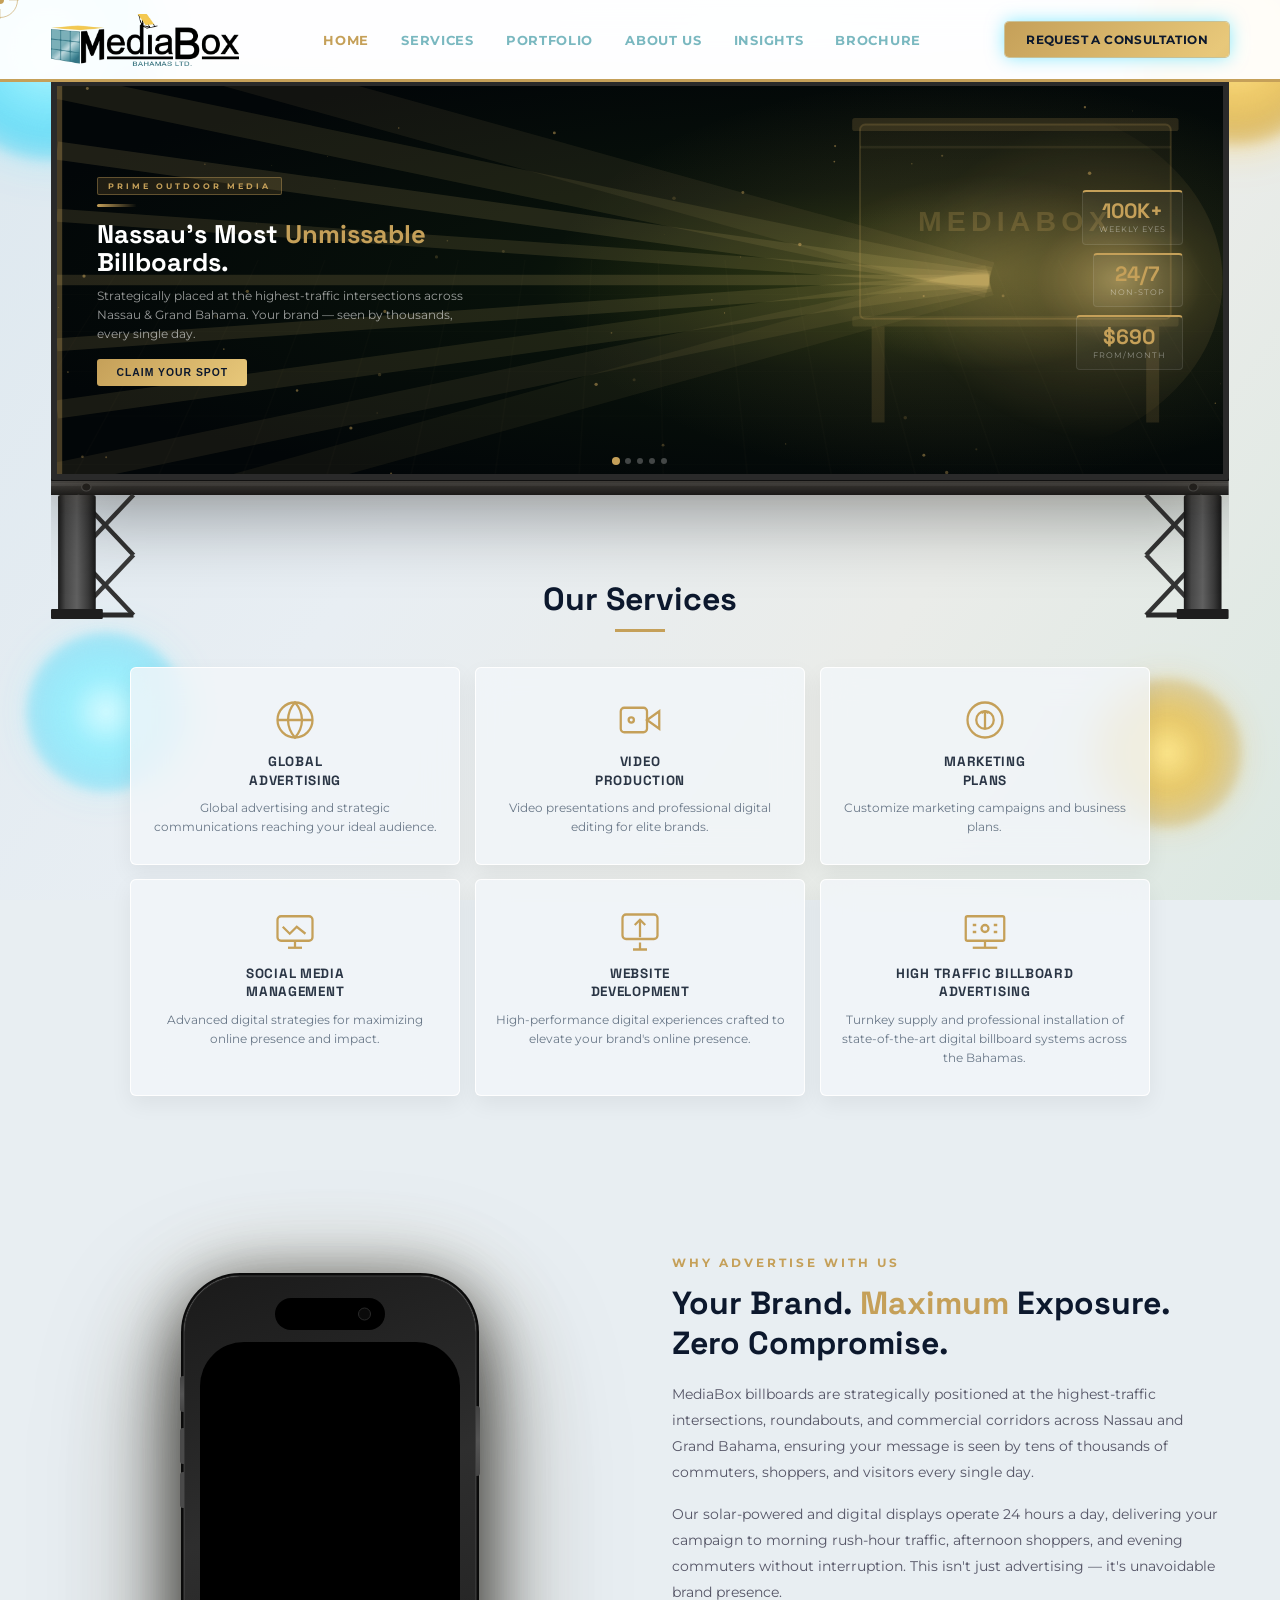
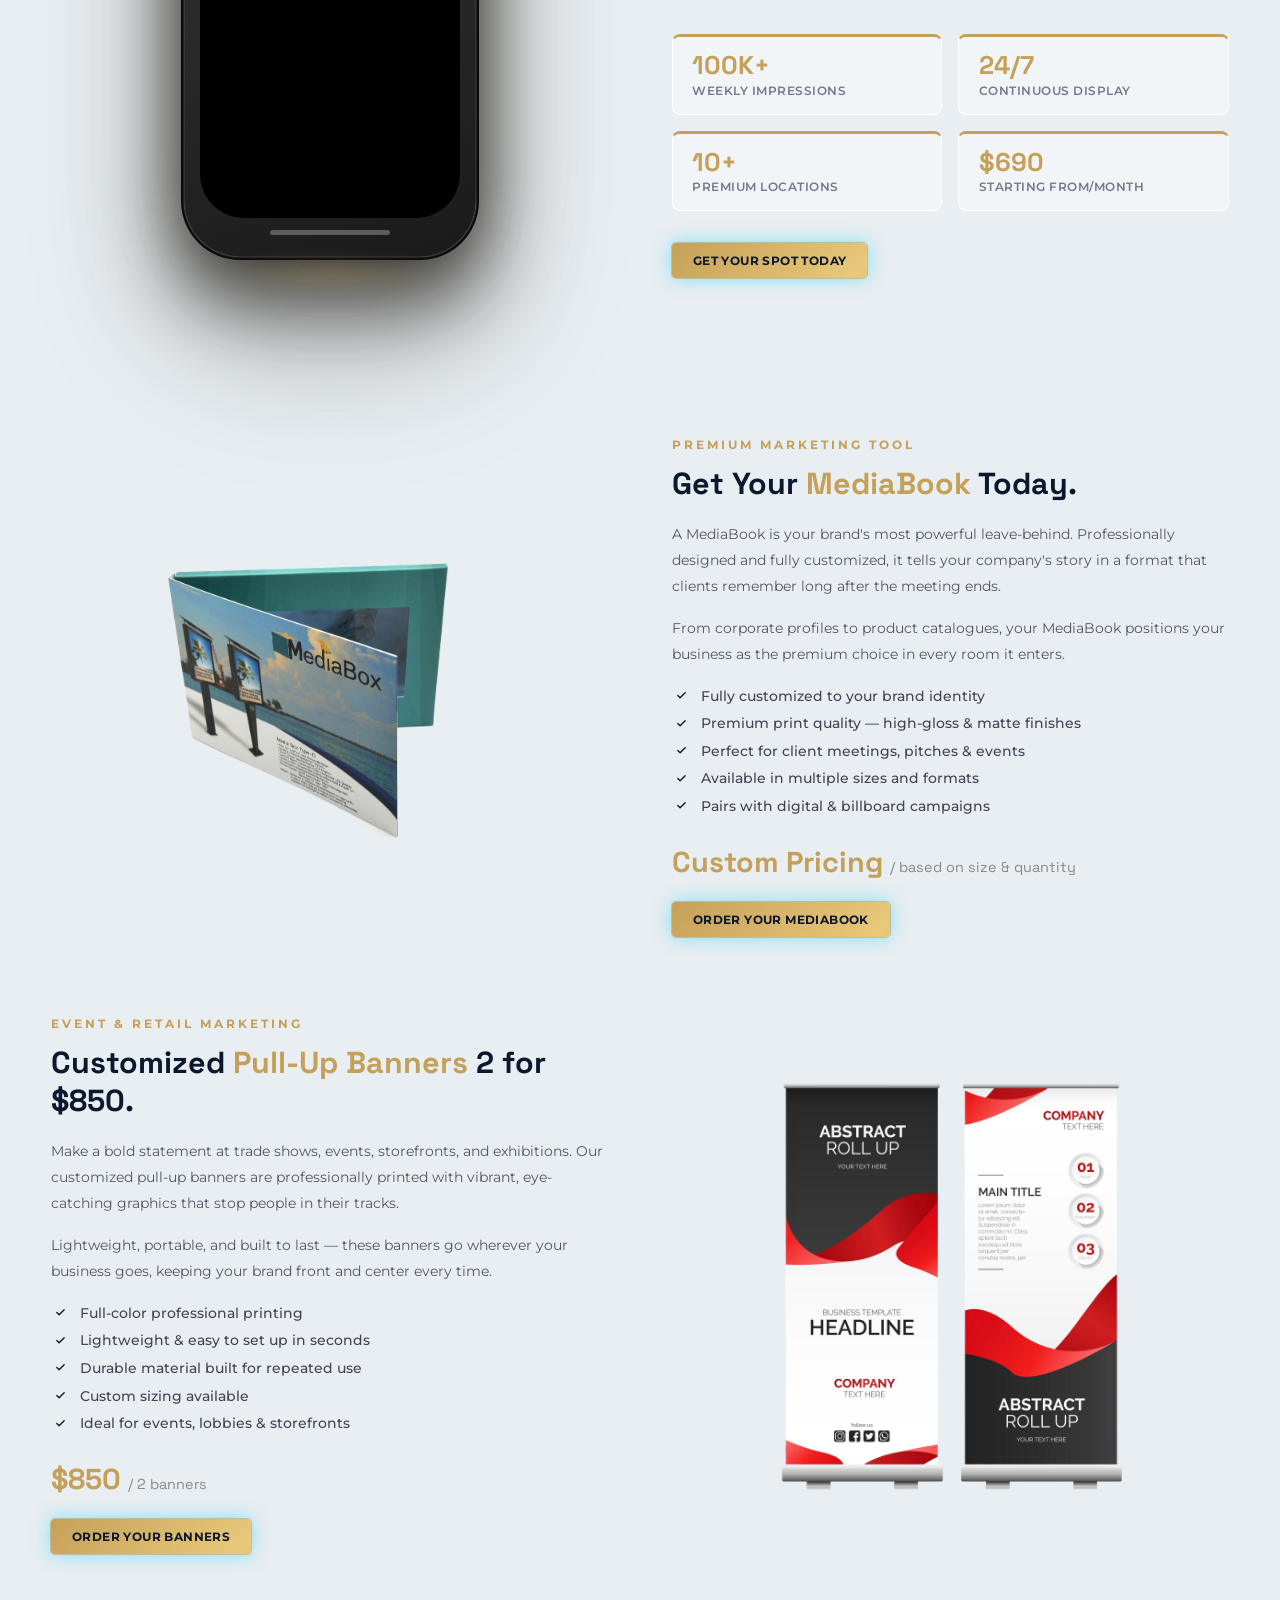
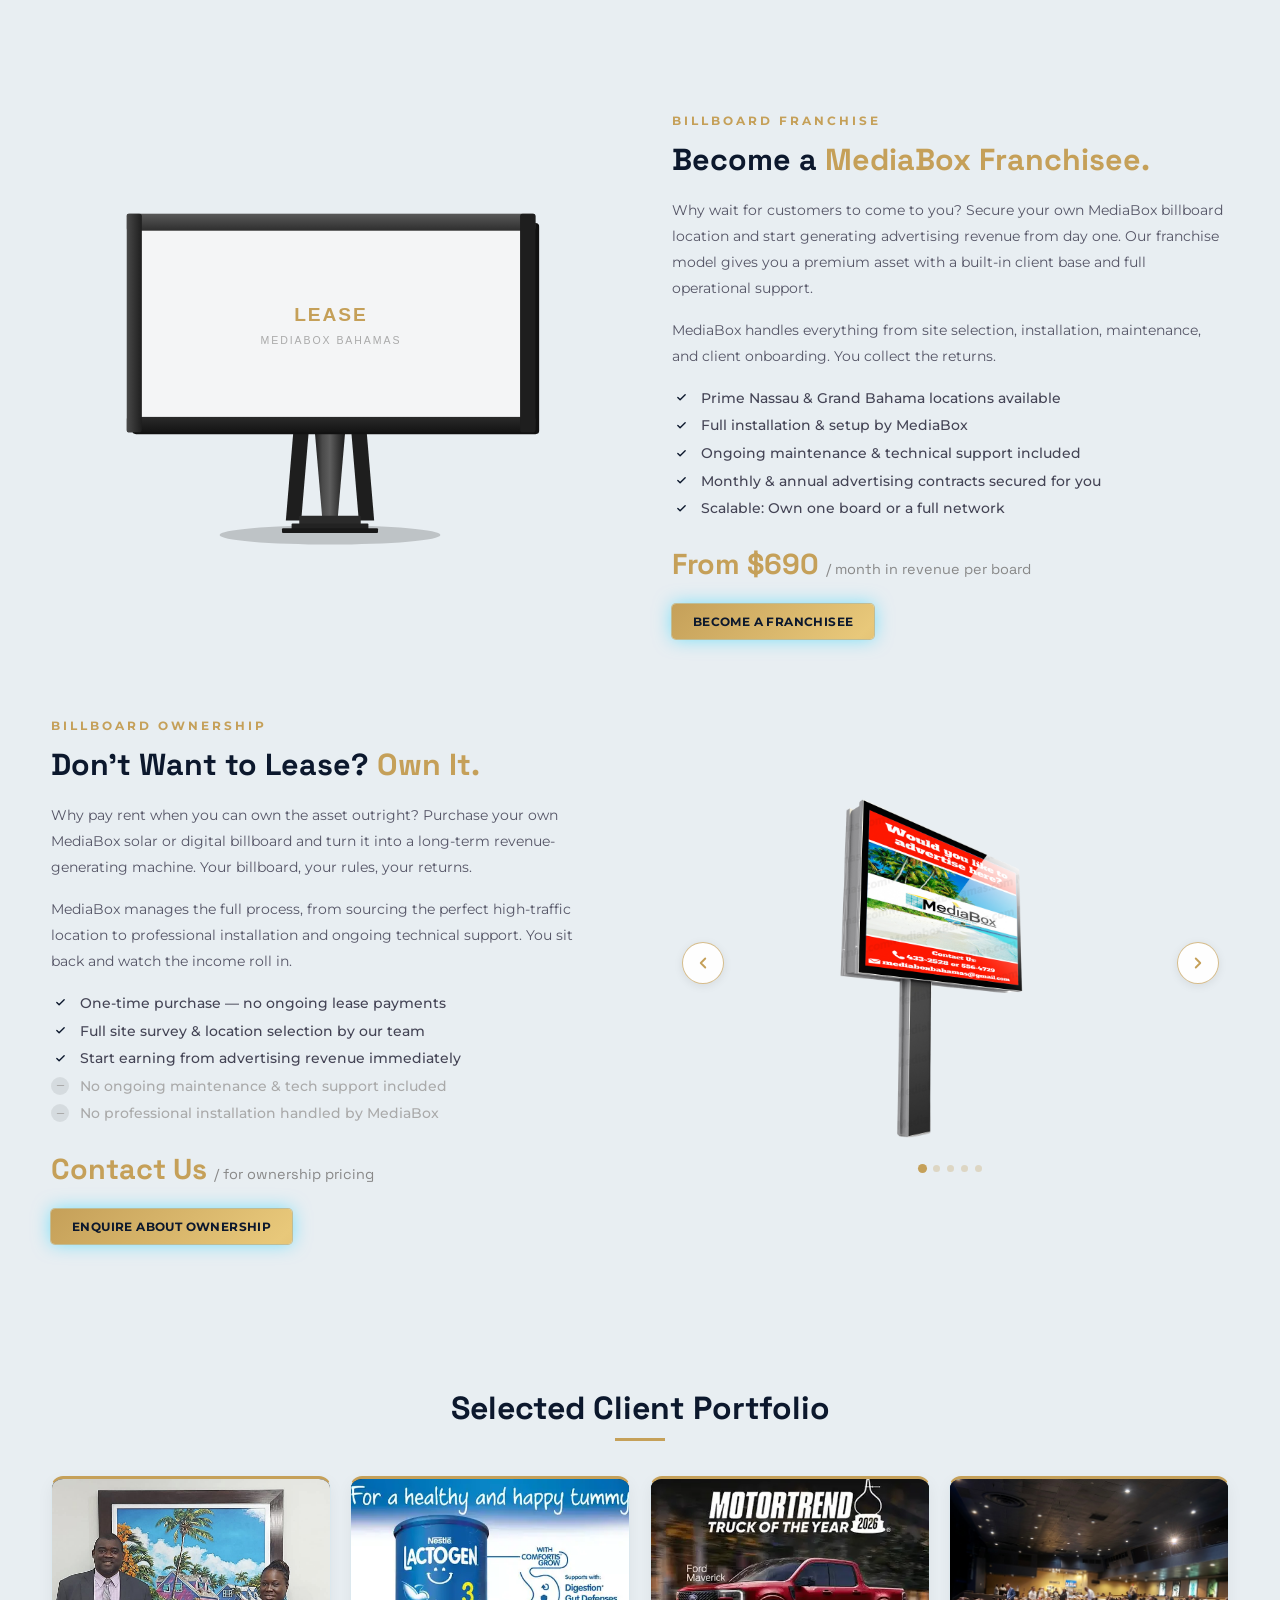
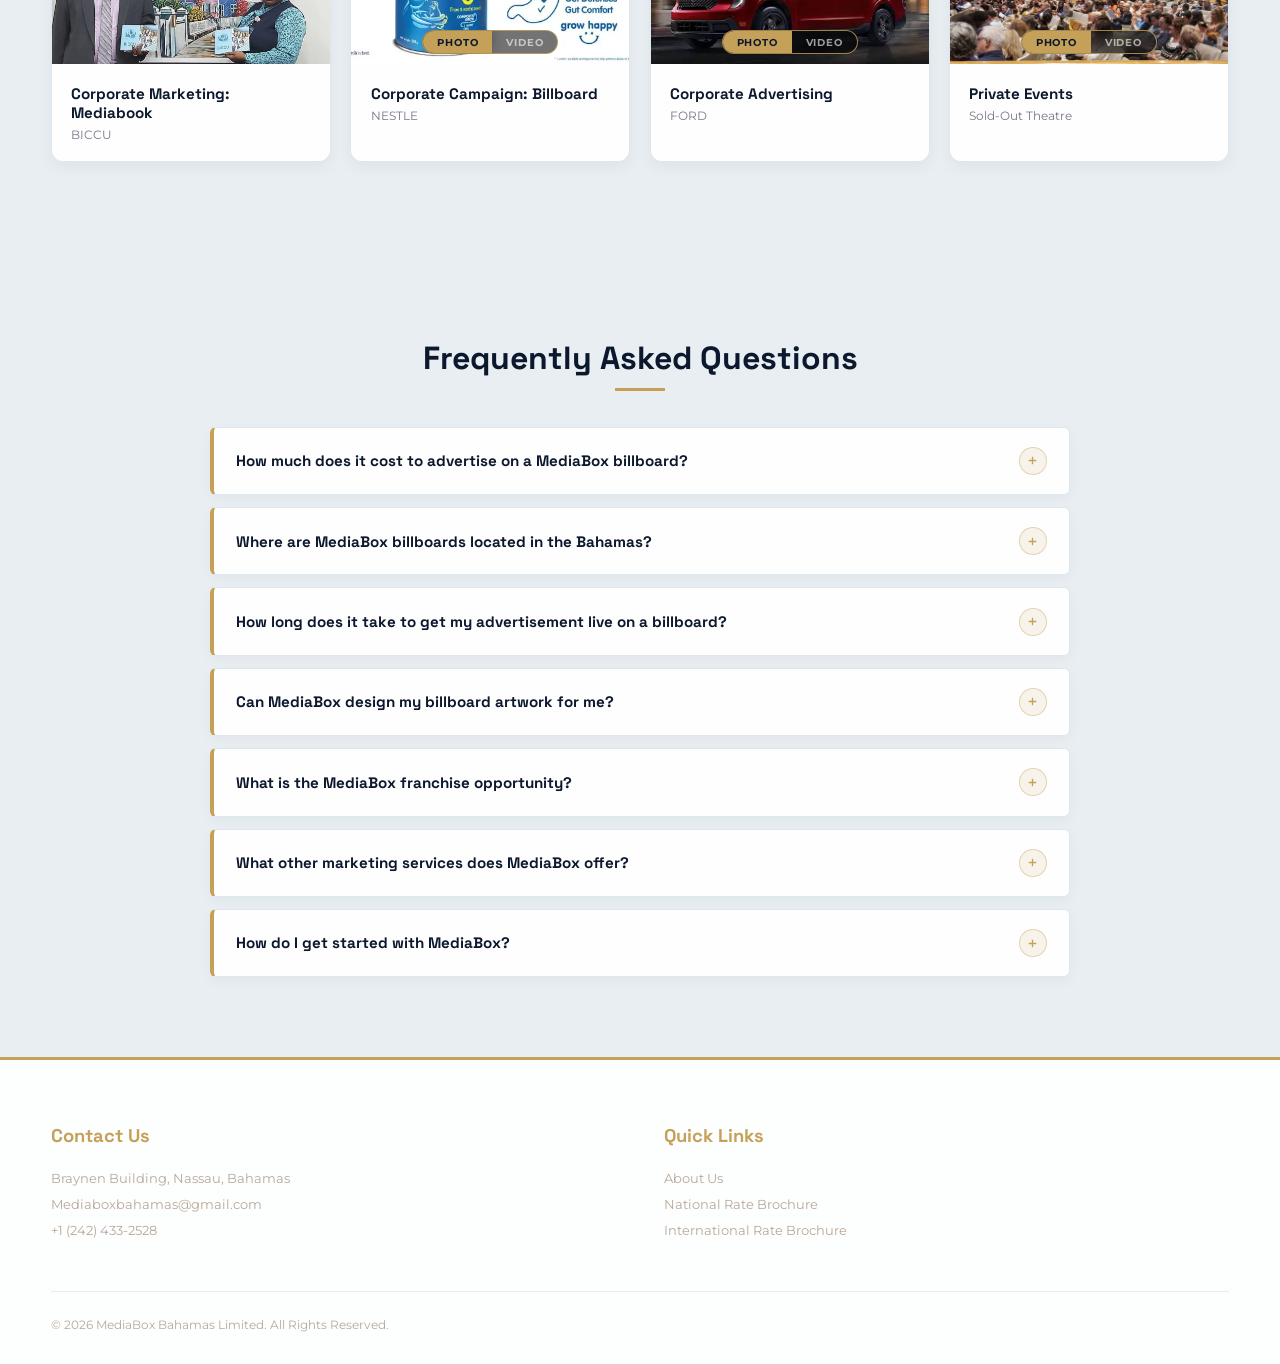
==== commit 3e353651: "Update index.html" ====
--- a/index.html
+++ b/index.html
@@ -71,13 +71,183 @@
 
     .bb-slides-wrap { position:absolute; inset:0; z-index:1; overflow:hidden; }
     .bb-slides-inner { display:flex; height:100%; transition:transform 0.55s cubic-bezier(0.77,0,0.18,1); }
-    .bb-slide-item { flex:0 0 100%; height:100%; display:flex; align-items:center; justify-content:center; padding:2rem 2.5rem; box-sizing:border-box; position:relative; overflow:hidden; }
-    .s1 { background:linear-gradient(135deg,#0a0f1e,#0d1a2e,#0a1220); }
-    .s2 { background:linear-gradient(135deg,#0f1a10,#0a1f12,#061410); }
-    .s3 { background:linear-gradient(135deg,#1a0e05,#1e1205,#0f0a02); }
-    .s4 { background:linear-gradient(135deg,#0a0810,#120d1e,#0c0812); }
-    .s5 { background:linear-gradient(135deg,#080d18,#091525,#060c18); }
-    .sl-content { position:relative; z-index:2; width:100%; display:flex; align-items:center; gap:2rem; }
+
+    /* =============================================
+       SLIDE BASE
+    ============================================= */
+    .bb-slide-item {
+      flex:0 0 100%; height:100%;
+      display:flex; align-items:center;
+      padding:2rem 2.5rem;
+      box-sizing:border-box;
+      position:relative; overflow:hidden;
+    }
+
+    /* =============================================
+       SLIDE 1 — GOLD CITYSCAPE / OUTDOOR MEDIA
+       Deep midnight navy, gold light-ray burst,
+       perspective city grid, particle dust
+    ============================================= */
+    .s1 {
+      background: radial-gradient(ellipse 80% 60% at 72% 50%, #1a2a0a 0%, #08110a 40%, #020608 100%);
+    }
+    .s1::before {
+      content:'';
+      position:absolute; inset:0;
+      background:
+        radial-gradient(ellipse 55% 80% at 78% 50%, rgba(197,160,89,0.18) 0%, transparent 65%),
+        radial-gradient(ellipse 30% 50% at 80% 48%, rgba(232,200,122,0.22) 0%, transparent 50%);
+      z-index:0;
+    }
+    .s1::after {
+      content:'';
+      position:absolute; inset:0;
+      background-image:
+        repeating-linear-gradient(
+          90deg,
+          transparent,
+          transparent 59px,
+          rgba(197,160,89,0.04) 60px
+        ),
+        repeating-linear-gradient(
+          180deg,
+          transparent,
+          transparent 59px,
+          rgba(197,160,89,0.03) 60px
+        );
+      background-size:60px 60px;
+      transform: perspective(600px) rotateX(30deg) translateY(20%) scaleX(1.4);
+      transform-origin: bottom center;
+      opacity:0.9;
+      z-index:0;
+    }
+    .s1 .slide-art {
+      position:absolute; right:0; top:0; width:52%; height:100%;
+      z-index:1; pointer-events:none; overflow:hidden;
+    }
+    .s1 .slide-art canvas { width:100%; height:100%; display:block; }
+
+    /* =============================================
+       SLIDE 2 — GREEN TRAFFIC MAP
+       Dark emerald, glowing road network,
+       radial pulse rings, moving dot
+    ============================================= */
+    .s2 {
+      background: radial-gradient(ellipse 90% 80% at 65% 55%, #021408 0%, #010c06 50%, #010806 100%);
+    }
+    .s2::before {
+      content:'';
+      position:absolute; inset:0;
+      background:
+        radial-gradient(ellipse 50% 60% at 68% 50%, rgba(80,200,120,0.14) 0%, transparent 65%),
+        radial-gradient(ellipse 25% 35% at 70% 48%, rgba(100,230,140,0.18) 0%, transparent 45%);
+      z-index:0;
+    }
+
+    /* =============================================
+       SLIDE 3 — AMBER WEALTH / FRANCHISE
+       Dark bronze, stacked coin rings,
+       diagonal sweep light, floating $
+    ============================================= */
+    .s3 {
+      background: radial-gradient(ellipse 85% 70% at 68% 52%, #1c0e00 0%, #0e0600 50%, #060300 100%);
+    }
+    .s3::before {
+      content:'';
+      position:absolute; inset:0;
+      background:
+        radial-gradient(ellipse 55% 65% at 72% 50%, rgba(240,180,50,0.16) 0%, transparent 65%),
+        radial-gradient(ellipse 28% 40% at 74% 48%, rgba(255,200,80,0.2) 0%, transparent 48%);
+      z-index:0;
+    }
+
+    /* =============================================
+       SLIDE 4 — PURPLE PRESTIGE / MEDIABOOK
+       Deep violet, luxury diamond lattice,
+       glowing centre orb
+    ============================================= */
+    .s4 {
+      background: radial-gradient(ellipse 85% 70% at 65% 50%, #0d0520 0%, #060210 50%, #030108 100%);
+    }
+    .s4::before {
+      content:'';
+      position:absolute; inset:0;
+      background:
+        radial-gradient(ellipse 50% 60% at 70% 50%, rgba(160,100,240,0.18) 0%, transparent 60%),
+        radial-gradient(ellipse 25% 35% at 72% 48%, rgba(190,130,255,0.22) 0%, transparent 45%);
+      z-index:0;
+    }
+
+    /* =============================================
+       SLIDE 5 — CYAN TECH / FULL SERVICE
+       Near-black, neon circuit traces,
+       scanning horizontal beam, node pulses
+    ============================================= */
+    .s5 {
+      background: radial-gradient(ellipse 85% 70% at 65% 50%, #010d14 0%, #010810 55%, #010608 100%);
+    }
+    .s5::before {
+      content:'';
+      position:absolute; inset:0;
+      background:
+        radial-gradient(ellipse 50% 60% at 70% 50%, rgba(0,229,255,0.12) 0%, transparent 65%),
+        radial-gradient(ellipse 22% 30% at 72% 48%, rgba(0,245,255,0.2) 0%, transparent 44%);
+      z-index:0;
+    }
+
+    /* Slide SVG canvas layers */
+    .slide-bg-svg {
+      position:absolute; inset:0; width:100%; height:100%;
+      pointer-events:none; z-index:1;
+    }
+
+    /* Animated elements */
+    @keyframes scanBeam {
+      0%   { transform: translateY(-100%); opacity:0; }
+      5%   { opacity:1; }
+      95%  { opacity:1; }
+      100% { transform: translateY(400px); opacity:0; }
+    }
+    @keyframes pulse {
+      0%,100% { r:8; opacity:0.9; }
+      50%      { r:14; opacity:0.4; }
+    }
+    @keyframes pulseLg {
+      0%   { r:0;  opacity:0.6; }
+      100% { r:90; opacity:0; }
+    }
+    @keyframes rotateSlow {
+      from { transform: rotate(0deg); }
+      to   { transform: rotate(360deg); }
+    }
+    @keyframes floatY {
+      0%,100% { transform: translateY(0px); }
+      50%      { transform: translateY(-12px); }
+    }
+    @keyframes shimmer {
+      0%,100% { opacity:0.25; }
+      50%      { opacity:0.7; }
+    }
+    @keyframes moveDot {
+      0%   { offset-distance:0%; }
+      100% { offset-distance:100%; }
+    }
+    @keyframes beamSweep {
+      0%   { opacity:0; transform:scaleX(0) translateX(-50%); }
+      20%  { opacity:1; transform:scaleX(1) translateX(0); }
+      80%  { opacity:1; }
+      100% { opacity:0; transform:scaleX(1.5) translateX(30%); }
+    }
+    @keyframes coinFloat {
+      0%,100% { transform: translateY(0) rotate(-2deg); }
+      50%      { transform: translateY(-8px) rotate(2deg); }
+    }
+    @keyframes latticeShift {
+      0%,100% { stroke-dashoffset:0; }
+      50%      { stroke-dashoffset:20; }
+    }
+
+    .sl-content { position:relative; z-index:5; width:100%; display:flex; align-items:center; gap:2rem; }
     .sl-left { flex:1; }
     .sl-right { flex:0 0 auto; display:flex; flex-direction:column; align-items:flex-end; gap:0.5rem; }
     .sl-tag { font-size:0.52rem; font-weight:700; letter-spacing:3px; text-transform:uppercase; padding:3px 10px; border-radius:2px; display:inline-block; margin-bottom:0.6rem; }
@@ -293,7 +463,56 @@
           <div class="bb-slides-wrap">
             <div class="bb-slides-inner" id="bbHeroInner">
 
+              <!-- ========== SLIDE 1: OUTDOOR MEDIA — gold ray burst + perspective grid + floating particles ========== -->
               <div class="bb-slide-item s1">
+                <!-- Animated background canvas -->
+                <canvas class="slide-bg-svg" id="slideCanvas1" style="position:absolute;inset:0;width:100%;height:100%;z-index:1;pointer-events:none;"></canvas>
+                <!-- SVG art layer: perspective grid + light rays -->
+                <svg class="slide-bg-svg" viewBox="0 0 900 400" preserveAspectRatio="xMidYMid slice" xmlns="http://www.w3.org/2000/svg" style="z-index:2;">
+                  <defs>
+                    <radialGradient id="rayOrigin1" cx="78%" cy="50%" r="45%">
+                      <stop offset="0%" stop-color="#e8c87a" stop-opacity="0.55"/>
+                      <stop offset="40%" stop-color="#c5a059" stop-opacity="0.15"/>
+                      <stop offset="100%" stop-color="#c5a059" stop-opacity="0"/>
+                    </radialGradient>
+                    <linearGradient id="rayLine1" x1="0" y1="0" x2="1" y2="0">
+                      <stop offset="0%" stop-color="#e8c87a" stop-opacity="0"/>
+                      <stop offset="60%" stop-color="#e8c87a" stop-opacity="0.25"/>
+                      <stop offset="100%" stop-color="#e8c87a" stop-opacity="0.55"/>
+                    </linearGradient>
+                  </defs>
+                  <!-- Glow core -->
+                  <ellipse cx="720" cy="200" rx="180" ry="140" fill="url(#rayOrigin1)"/>
+                  <!-- Light rays fanning from right -->
+                  <line x1="720" y1="200" x2="0" y2="0"   stroke="rgba(232,200,122,0.07)" stroke-width="28"/>
+                  <line x1="720" y1="200" x2="0" y2="50"  stroke="rgba(232,200,122,0.1)"  stroke-width="20"/>
+                  <line x1="720" y1="200" x2="0" y2="100" stroke="rgba(232,200,122,0.13)" stroke-width="14"/>
+                  <line x1="720" y1="200" x2="0" y2="150" stroke="rgba(232,200,122,0.12)" stroke-width="10"/>
+                  <line x1="720" y1="200" x2="0" y2="200" stroke="rgba(232,200,122,0.15)" stroke-width="8"/>
+                  <line x1="720" y1="200" x2="0" y2="250" stroke="rgba(232,200,122,0.12)" stroke-width="10"/>
+                  <line x1="720" y1="200" x2="0" y2="300" stroke="rgba(232,200,122,0.1)"  stroke-width="14"/>
+                  <line x1="720" y1="200" x2="0" y2="350" stroke="rgba(232,200,122,0.08)" stroke-width="18"/>
+                  <line x1="720" y1="200" x2="0" y2="400" stroke="rgba(232,200,122,0.06)" stroke-width="24"/>
+                  <!-- Billboard silhouette right side -->
+                  <rect x="620" y="80" width="240" height="150" rx="4" fill="rgba(197,160,89,0.06)" stroke="rgba(197,160,89,0.2)" stroke-width="1.5"/>
+                  <rect x="614" y="75" width="252" height="10" rx="2" fill="rgba(197,160,89,0.18)"/>
+                  <rect x="614" y="228" width="252" height="8" rx="2" fill="rgba(197,160,89,0.12)"/>
+                  <line x1="634" y1="236" x2="634" y2="310" stroke="rgba(197,160,89,0.15)" stroke-width="10"/>
+                  <line x1="846" y1="236" x2="846" y2="310" stroke="rgba(197,160,89,0.15)" stroke-width="10"/>
+                  <text x="740" y="162" text-anchor="middle" font-family="Arial Black,sans-serif" font-weight="900" font-size="22" fill="rgba(197,160,89,0.25)" letter-spacing="4">MEDIABOX</text>
+                  <!-- Horizontal scan line animation -->
+                  <rect x="620" y="80" width="240" height="2" fill="rgba(232,200,122,0.6)" opacity="0">
+                    <animate attributeName="y" values="80;228;80" dur="3s" repeatCount="indefinite"/>
+                    <animate attributeName="opacity" values="0;0.8;0.8;0" dur="3s" repeatCount="indefinite"/>
+                  </rect>
+                  <!-- Gold accent bar left -->
+                  <rect x="0" y="0" width="4" height="400" fill="rgba(197,160,89,0.35)"/>
+                  <rect x="0" y="0" width="180" height="2" fill="rgba(197,160,89,0.2)"/>
+                  <rect x="0" y="398" width="180" height="2" fill="rgba(197,160,89,0.12)"/>
+                  <!-- Corner ornament -->
+                  <line x1="4" y1="20" x2="60" y2="20" stroke="rgba(197,160,89,0.3)" stroke-width="1"/>
+                  <line x1="4" y1="380" x2="60" y2="380" stroke="rgba(197,160,89,0.2)" stroke-width="1"/>
+                </svg>
                 <div class="sl-content">
                   <div class="sl-left">
                     <div class="sl-tag tg">Prime Outdoor Media</div>
@@ -310,14 +529,75 @@
                 </div>
               </div>
 
+              <!-- ========== SLIDE 2: HIGH-TRAFFIC — glowing map network + pulse rings + road grid ========== -->
               <div class="bb-slide-item s2">
+                <svg class="slide-bg-svg" viewBox="0 0 900 400" preserveAspectRatio="xMidYMid slice" xmlns="http://www.w3.org/2000/svg" style="z-index:1;">
+                  <defs>
+                    <radialGradient id="mapGlow2" cx="68%" cy="50%" r="50%">
+                      <stop offset="0%" stop-color="#50c878" stop-opacity="0.22"/>
+                      <stop offset="100%" stop-color="#50c878" stop-opacity="0"/>
+                    </radialGradient>
+                  </defs>
+                  <!-- Background glow -->
+                  <rect width="900" height="400" fill="url(#mapGlow2)"/>
+                  <!-- Road grid — horizontal -->
+                  <line x1="0" y1="130" x2="900" y2="130" stroke="rgba(255,255,255,0.035)" stroke-width="20"/>
+                  <line x1="0" y1="270" x2="900" y2="270" stroke="rgba(255,255,255,0.025)" stroke-width="16"/>
+                  <!-- Road grid — vertical -->
+                  <line x1="500" y1="0" x2="500" y2="400" stroke="rgba(255,255,255,0.03)" stroke-width="18"/>
+                  <line x1="720" y1="0" x2="720" y2="400" stroke="rgba(255,255,255,0.02)" stroke-width="14"/>
+                  <!-- Road dashes -->
+                  <line x1="0" y1="130" x2="900" y2="130" stroke="rgba(80,200,120,0.12)" stroke-width="1" stroke-dasharray="20 14"/>
+                  <line x1="0" y1="270" x2="900" y2="270" stroke="rgba(80,200,120,0.08)" stroke-width="1" stroke-dasharray="20 14"/>
+                  <line x1="500" y1="0" x2="500" y2="400" stroke="rgba(80,200,120,0.1)" stroke-width="1" stroke-dasharray="20 14"/>
+                  <!-- Roundabout at intersection -->
+                  <circle cx="720" cy="200" r="70" fill="none" stroke="rgba(80,200,120,0.15)" stroke-width="1.5"/>
+                  <circle cx="720" cy="200" r="50" fill="none" stroke="rgba(80,200,120,0.1)" stroke-width="1"/>
+                  <circle cx="720" cy="200" r="28" fill="rgba(80,200,120,0.06)" stroke="rgba(80,200,120,0.2)" stroke-width="1.5"/>
+                  <!-- Pulse rings from roundabout -->
+                  <circle cx="720" cy="200" r="28" fill="none" stroke="rgba(80,200,120,0.5)" stroke-width="1.5">
+                    <animate attributeName="r" values="28;85;28" dur="2.5s" repeatCount="indefinite"/>
+                    <animate attributeName="opacity" values="0.5;0;0.5" dur="2.5s" repeatCount="indefinite"/>
+                  </circle>
+                  <circle cx="720" cy="200" r="28" fill="none" stroke="rgba(80,200,120,0.4)" stroke-width="1">
+                    <animate attributeName="r" values="28;85;28" dur="2.5s" begin="0.8s" repeatCount="indefinite"/>
+                    <animate attributeName="opacity" values="0.4;0;0.4" dur="2.5s" begin="0.8s" repeatCount="indefinite"/>
+                  </circle>
+                  <!-- Network connection lines -->
+                  <line x1="720" y1="200" x2="500" y2="130" stroke="rgba(80,200,120,0.2)" stroke-width="1.5"/>
+                  <line x1="720" y1="200" x2="500" y2="270" stroke="rgba(80,200,120,0.18)" stroke-width="1.5"/>
+                  <line x1="720" y1="200" x2="850" y2="80"  stroke="rgba(80,200,120,0.14)" stroke-width="1"/>
+                  <line x1="720" y1="200" x2="850" y2="330" stroke="rgba(80,200,120,0.14)" stroke-width="1"/>
+                  <!-- Map pins -->
+                  <g transform="translate(720,200)">
+                    <circle r="6" fill="#50c878" opacity="0.9"/>
+                    <circle r="3" fill="#fff" opacity="0.8"/>
+                  </g>
+                  <g transform="translate(500,130)">
+                    <path d="M0-14C-6-14 -10-9 -10-3 -10 4 0 14 0 14S10 4 10-3C10-9 6-14 0-14Z" fill="#c5a059" opacity="0.75"/>
+                    <circle cy="-3" r="4" fill="rgba(0,0,0,0.4)"/>
+                  </g>
+                  <g transform="translate(500,270)">
+                    <path d="M0-12C-5-12 -9-8 -9-2 -9 4 0 12 0 12S9 4 9-2C9-8 5-12 0-12Z" fill="#50c878" opacity="0.7"/>
+                    <circle cy="-2" r="3" fill="rgba(0,0,0,0.35)"/>
+                  </g>
+                  <g transform="translate(850,80)">
+                    <path d="M0-10C-4-10 -8-7 -8-2 -8 3 0 10 0 10S8 3 8-2C8-7 4-10 0-10Z" fill="#50c878" opacity="0.5"/>
+                  </g>
+                  <!-- Moving car dot on road -->
+                  <circle r="5" fill="rgba(80,200,120,0.9)">
+                    <animateMotion dur="4s" repeatCount="indefinite" path="M 0 130 L 500 130 L 500 270 L 900 270"/>
+                  </circle>
+                  <!-- Left accent -->
+                  <rect x="0" y="0" width="4" height="400" fill="rgba(80,200,120,0.4)"/>
+                </svg>
                 <div class="sl-content">
                   <div class="sl-left">
                     <div class="sl-tag tgn">High-Traffic Locations</div>
                     <div class="sl-acc" style="background:linear-gradient(90deg,#50c878,transparent)"></div>
                     <div class="sl-h"><span style="color:#50c878">Roundabouts.</span> <span style="color:#fff">Corridors.</span><br><span style="color:#fff">Can't-Miss </span><span style="color:#c5a059">Zones.</span></div>
                     <div class="sl-p">Every MediaBox billboard sits at a chokepoint where traffic has no choice but to stop and look. Morning rush, afternoon shoppers, evening commuters &mdash; all yours.</div>
-                    <button class="sl-btn" onclick="location.href='consultation.html'">See Locations</button>
+                    <button class="sl-btn" style="background:linear-gradient(135deg,#50c878,#8ae090);color:#032010" onclick="location.href='consultation.html'">See Locations</button>
                   </div>
                   <div class="sl-right">
                     <div class="sl-stat" style="border-top-color:#50c878"><div class="sl-num" style="color:#50c878">10+</div><div class="sl-lbl">Prime Spots</div></div>
@@ -327,7 +607,75 @@
                 </div>
               </div>
 
+              <!-- ========== SLIDE 3: FRANCHISE — stacked coin rings + wealth diagonal + $ particles ========== -->
               <div class="bb-slide-item s3">
+                <svg class="slide-bg-svg" viewBox="0 0 900 400" preserveAspectRatio="xMidYMid slice" xmlns="http://www.w3.org/2000/svg" style="z-index:1;">
+                  <defs>
+                    <radialGradient id="coinGlow3" cx="70%" cy="50%" r="50%">
+                      <stop offset="0%" stop-color="#f0b432" stop-opacity="0.28"/>
+                      <stop offset="100%" stop-color="#f0b432" stop-opacity="0"/>
+                    </radialGradient>
+                    <linearGradient id="coinFace" x1="0" y1="0" x2="0" y2="1">
+                      <stop offset="0%" stop-color="#3a2600"/>
+                      <stop offset="100%" stop-color="#1e1400"/>
+                    </linearGradient>
+                    <linearGradient id="coinEdge" x1="0" y1="0" x2="0" y2="1">
+                      <stop offset="0%" stop-color="#c5a059"/>
+                      <stop offset="50%" stop-color="#8a6d2a"/>
+                      <stop offset="100%" stop-color="#c5a059"/>
+                    </linearGradient>
+                  </defs>
+                  <rect width="900" height="400" fill="url(#coinGlow3)"/>
+                  <!-- Diagonal wealth sweep -->
+                  <rect x="400" y="-60" width="90" height="600" fill="rgba(240,180,50,0.035)" transform="rotate(-20,600,200)"/>
+                  <rect x="530" y="-60" width="50" height="600" fill="rgba(240,180,50,0.025)" transform="rotate(-20,600,200)"/>
+                  <!-- Coin stack — 5 coins, stacked vertically, right side -->
+                  <!-- Coin 5 (bottom) -->
+                  <g transform="translate(680,280)">
+                    <ellipse rx="80" ry="20" fill="#1a0e00" stroke="#6a4a10" stroke-width="1"/>
+                    <rect x="-80" y="-28" width="160" height="28" fill="#1a0e00" stroke="#6a4a10" stroke-width="0.5"/>
+                    <ellipse ry="20" rx="80" fill="url(#coinFace)" stroke="#8a6020" stroke-width="1.5"/>
+                    <ellipse ry="14" rx="60" fill="none" stroke="rgba(197,160,89,0.2)" stroke-width="0.5"/>
+                  </g>
+                  <!-- Coin 4 -->
+                  <g transform="translate(680,250)">
+                    <ellipse rx="80" ry="20" fill="#1a0e00" stroke="#6a4a10" stroke-width="1"/>
+                    <rect x="-80" y="-28" width="160" height="28" fill="#1a0e00" stroke="#6a4a10" stroke-width="0.5"/>
+                    <ellipse ry="20" rx="80" fill="url(#coinFace)" stroke="#8a6020" stroke-width="1.5"/>
+                    <ellipse ry="14" rx="60" fill="none" stroke="rgba(197,160,89,0.2)" stroke-width="0.5"/>
+                  </g>
+                  <!-- Coin 3 -->
+                  <g transform="translate(680,218)">
+                    <ellipse rx="80" ry="20" fill="#211200" stroke="#7a5510" stroke-width="1"/>
+                    <rect x="-80" y="-28" width="160" height="28" fill="#211200" stroke="#7a5510" stroke-width="0.5"/>
+                    <ellipse ry="20" rx="80" fill="#2a1800" stroke="#aa7820" stroke-width="1.5"/>
+                    <ellipse ry="14" rx="60" fill="none" stroke="rgba(197,160,89,0.3)" stroke-width="0.5"/>
+                  </g>
+                  <!-- Coin 2 -->
+                  <g transform="translate(680,185)">
+                    <ellipse rx="80" ry="20" fill="#241400" stroke="#8a6015" stroke-width="1"/>
+                    <rect x="-80" y="-28" width="160" height="28" fill="#241400" stroke="#8a6015" stroke-width="0.5"/>
+                    <ellipse ry="20" rx="80" fill="#301a00" stroke="#c09030" stroke-width="1.5"/>
+                    <ellipse ry="14" rx="60" fill="none" stroke="rgba(197,160,89,0.35)" stroke-width="1"/>
+                  </g>
+                  <!-- Coin 1 (top) — brightest -->
+                  <g transform="translate(680,150)">
+                    <ellipse rx="80" ry="20" fill="#2a1800" stroke="#aa8020" stroke-width="1.5"/>
+                    <rect x="-80" y="-28" width="160" height="28" fill="#2a1800" stroke="#aa8020" stroke-width="1"/>
+                    <ellipse ry="20" rx="80" fill="#3d2200" stroke="#d4a040" stroke-width="2"/>
+                    <ellipse ry="14" rx="60" fill="none" stroke="rgba(197,160,89,0.5)" stroke-width="1"/>
+                    <text y="6" text-anchor="middle" font-family="Arial Black,sans-serif" font-weight="900" font-size="18" fill="rgba(197,160,89,0.6)">$</text>
+                  </g>
+                  <!-- Growth arrow -->
+                  <polyline points="520,340 545,290 570,305 605,230 640,248 660,180" fill="none" stroke="rgba(240,180,50,0.25)" stroke-width="2" stroke-linecap="round" stroke-linejoin="round"/>
+                  <polygon points="656,168 670,185 645,182" fill="rgba(240,180,50,0.4)"/>
+                  <!-- Floating $ signs -->
+                  <text x="800" y="100" font-family="Arial Black,sans-serif" font-size="28" fill="rgba(197,160,89,0.12)" font-weight="900">$</text>
+                  <text x="560" y="80"  font-family="Arial Black,sans-serif" font-size="18" fill="rgba(197,160,89,0.1)" font-weight="900">$</text>
+                  <text x="850" y="280" font-family="Arial Black,sans-serif" font-size="22" fill="rgba(197,160,89,0.1)" font-weight="900">$</text>
+                  <!-- Left accent -->
+                  <rect x="0" y="0" width="4" height="400" fill="rgba(240,180,50,0.4)"/>
+                </svg>
                 <div class="sl-content">
                   <div class="sl-left">
                     <div class="sl-tag ta">Billboard Franchise</div>
@@ -344,7 +692,60 @@
                 </div>
               </div>
 
+              <!-- ========== SLIDE 4: MEDIABOOK — luxury diamond lattice + rotating ring + book pages ========== -->
               <div class="bb-slide-item s4">
+                <svg class="slide-bg-svg" viewBox="0 0 900 400" preserveAspectRatio="xMidYMid slice" xmlns="http://www.w3.org/2000/svg" style="z-index:1;">
+                  <defs>
+                    <radialGradient id="luxGlow4" cx="68%" cy="50%" r="52%">
+                      <stop offset="0%" stop-color="#a064f0" stop-opacity="0.25"/>
+                      <stop offset="100%" stop-color="#a064f0" stop-opacity="0"/>
+                    </radialGradient>
+                    <pattern id="diamond4" width="40" height="40" patternUnits="userSpaceOnUse" patternTransform="rotate(45)">
+                      <rect width="40" height="40" fill="none"/>
+                      <line x1="0" y1="20" x2="40" y2="20" stroke="rgba(160,100,240,0.08)" stroke-width="0.5"/>
+                      <line x1="20" y1="0" x2="20" y2="40" stroke="rgba(160,100,240,0.08)" stroke-width="0.5"/>
+                    </pattern>
+                  </defs>
+                  <rect width="900" height="400" fill="url(#luxGlow4)"/>
+                  <rect width="900" height="400" fill="url(#diamond4)"/>
+                  <!-- Rotating outer ring -->
+                  <g transform="translate(720,200)">
+                    <circle r="130" fill="none" stroke="rgba(160,100,240,0.12)" stroke-width="1" stroke-dasharray="8 6">
+                      <animateTransform attributeName="transform" type="rotate" from="0" to="360" dur="18s" repeatCount="indefinite"/>
+                    </circle>
+                    <circle r="100" fill="none" stroke="rgba(160,100,240,0.08)" stroke-width="1" stroke-dasharray="4 8">
+                      <animateTransform attributeName="transform" type="rotate" from="360" to="0" dur="12s" repeatCount="indefinite"/>
+                    </circle>
+                    <!-- Diamond shape -->
+                    <polygon points="0,-85 75,0 0,85 -75,0" fill="none" stroke="rgba(160,100,240,0.18)" stroke-width="1"/>
+                    <polygon points="0,-60 52,0 0,60 -52,0" fill="none" stroke="rgba(160,100,240,0.12)" stroke-width="1"/>
+                    <polygon points="0,-35 30,0 0,35 -30,0" fill="rgba(160,100,240,0.07)" stroke="rgba(160,100,240,0.22)" stroke-width="1"/>
+                    <!-- Centre orb -->
+                    <circle r="12" fill="rgba(160,100,240,0.3)" stroke="rgba(190,130,255,0.6)" stroke-width="1.5"/>
+                    <circle r="5" fill="rgba(255,255,255,0.5)"/>
+                  </g>
+                  <!-- Book / MediaBook illustration -->
+                  <g transform="translate(620,130)">
+                    <!-- Book spine -->
+                    <rect x="0" y="0" width="18" height="140" rx="2" fill="rgba(160,100,240,0.2)" stroke="rgba(160,100,240,0.35)" stroke-width="1"/>
+                    <!-- Book cover -->
+                    <rect x="16" y="-4" width="100" height="148" rx="3" fill="rgba(30,10,60,0.6)" stroke="rgba(160,100,240,0.3)" stroke-width="1"/>
+                    <!-- Gold MB on cover -->
+                    <text x="66" y="72" text-anchor="middle" font-family="Arial Black,sans-serif" font-weight="900" font-size="20" fill="rgba(197,160,89,0.5)" letter-spacing="1">MB</text>
+                    <line x1="30" y1="90" x2="102" y2="90" stroke="rgba(197,160,89,0.2)" stroke-width="1"/>
+                    <!-- Page lines -->
+                    <line x1="30" y1="105" x2="95" y2="105" stroke="rgba(160,100,240,0.2)" stroke-width="0.5"/>
+                    <line x1="30" y1="115" x2="88" y2="115" stroke="rgba(160,100,240,0.15)" stroke-width="0.5"/>
+                    <line x1="30" y1="125" x2="92" y2="125" stroke="rgba(160,100,240,0.15)" stroke-width="0.5"/>
+                  </g>
+                  <!-- Corner ornaments -->
+                  <line x1="4" y1="25"  x2="70" y2="25"  stroke="rgba(160,100,240,0.3)" stroke-width="1"/>
+                  <line x1="4" y1="25"  x2="4"  y2="90"  stroke="rgba(160,100,240,0.3)" stroke-width="1"/>
+                  <line x1="4" y1="375" x2="70" y2="375" stroke="rgba(197,160,89,0.25)" stroke-width="1"/>
+                  <line x1="4" y1="375" x2="4"  y2="310" stroke="rgba(197,160,89,0.25)" stroke-width="1"/>
+                  <!-- Left accent -->
+                  <rect x="0" y="0" width="4" height="400" fill="rgba(160,100,240,0.45)"/>
+                </svg>
                 <div class="sl-content">
                   <div class="sl-left">
                     <div class="sl-tag tp">Corporate Identity</div>
@@ -361,7 +762,57 @@
                 </div>
               </div>
 
+              <!-- ========== SLIDE 5: FULL-SERVICE — neon circuit board + scanning beam + pulsing nodes ========== -->
               <div class="bb-slide-item s5">
+                <svg class="slide-bg-svg" viewBox="0 0 900 400" preserveAspectRatio="xMidYMid slice" xmlns="http://www.w3.org/2000/svg" style="z-index:1;">
+                  <defs>
+                    <radialGradient id="techGlow5" cx="66%" cy="50%" r="50%">
+                      <stop offset="0%" stop-color="#00e5ff" stop-opacity="0.18"/>
+                      <stop offset="100%" stop-color="#00e5ff" stop-opacity="0"/>
+                    </radialGradient>
+                  </defs>
+                  <rect width="900" height="400" fill="url(#techGlow5)"/>
+                  <!-- Circuit trace lines -->
+                  <!-- Horizontal bus lines -->
+                  <polyline points="450,80 560,80 560,140 680,140 680,200 780,200" fill="none" stroke="rgba(0,229,255,0.12)" stroke-width="1.5"/>
+                  <polyline points="450,200 530,200 530,120 660,120 660,60 800,60" fill="none" stroke="rgba(0,229,255,0.1)" stroke-width="1"/>
+                  <polyline points="450,300 560,300 560,240 700,240 700,310 820,310" fill="none" stroke="rgba(0,229,255,0.1)" stroke-width="1"/>
+                  <polyline points="550,320 550,360 680,360 680,310" fill="none" stroke="rgba(0,229,255,0.07)" stroke-width="1"/>
+                  <polyline points="600,50  600,80"  fill="none" stroke="rgba(0,229,255,0.08)" stroke-width="1"/>
+                  <polyline points="750,200 750,260 820,260" fill="none" stroke="rgba(0,229,255,0.08)" stroke-width="1"/>
+                  <!-- Corner nodes (IC chips) -->
+                  <rect x="548" y="68"  width="24" height="24" rx="2" fill="rgba(0,229,255,0.08)" stroke="rgba(0,229,255,0.3)" stroke-width="1"/>
+                  <rect x="668" y="128" width="24" height="24" rx="2" fill="rgba(0,229,255,0.1)"  stroke="rgba(0,229,255,0.35)" stroke-width="1"/>
+                  <rect x="518" y="188" width="24" height="24" rx="2" fill="rgba(0,229,255,0.08)" stroke="rgba(0,229,255,0.28)" stroke-width="1"/>
+                  <rect x="548" y="288" width="24" height="24" rx="2" fill="rgba(0,229,255,0.08)" stroke="rgba(0,229,255,0.25)" stroke-width="1"/>
+                  <!-- Pulsing dot nodes -->
+                  <circle cx="780" cy="200" r="6" fill="rgba(0,229,255,0.25)" stroke="rgba(0,229,255,0.6)" stroke-width="1.5">
+                    <animate attributeName="r" values="6;11;6" dur="1.8s" repeatCount="indefinite"/>
+                    <animate attributeName="opacity" values="1;0.4;1" dur="1.8s" repeatCount="indefinite"/>
+                  </circle>
+                  <circle cx="800" cy="60"  r="5" fill="rgba(0,229,255,0.2)" stroke="rgba(0,229,255,0.5)" stroke-width="1">
+                    <animate attributeName="r" values="5;9;5" dur="2.4s" begin="0.4s" repeatCount="indefinite"/>
+                    <animate attributeName="opacity" values="1;0.3;1" dur="2.4s" begin="0.4s" repeatCount="indefinite"/>
+                  </circle>
+                  <circle cx="820" cy="310" r="5" fill="rgba(0,229,255,0.2)" stroke="rgba(0,229,255,0.45)" stroke-width="1">
+                    <animate attributeName="r" values="5;9;5" dur="2.1s" begin="0.8s" repeatCount="indefinite"/>
+                    <animate attributeName="opacity" values="1;0.3;1" dur="2.1s" begin="0.8s" repeatCount="indefinite"/>
+                  </circle>
+                  <!-- Scanning beam — horizontal sweep -->
+                  <rect x="450" y="0" width="2" height="400" fill="rgba(0,229,255,0.6)" opacity="0">
+                    <animate attributeName="x" values="450;900;450" dur="3s" repeatCount="indefinite"/>
+                    <animate attributeName="opacity" values="0;0.4;0.4;0" dur="3s" repeatCount="indefinite"/>
+                  </rect>
+                  <!-- Grid overlay fine -->
+                  <line x1="450" y1="0"   x2="900" y2="0"   stroke="rgba(0,229,255,0.04)" stroke-width="1"/>
+                  <line x1="450" y1="100" x2="900" y2="100" stroke="rgba(0,229,255,0.03)" stroke-width="1"/>
+                  <line x1="450" y1="200" x2="900" y2="200" stroke="rgba(0,229,255,0.03)" stroke-width="1"/>
+                  <line x1="450" y1="300" x2="900" y2="300" stroke="rgba(0,229,255,0.03)" stroke-width="1"/>
+                  <line x1="450" y1="400" x2="900" y2="400" stroke="rgba(0,229,255,0.04)" stroke-width="1"/>
+                  <!-- Left accent -->
+                  <rect x="0" y="0" width="4" height="400" fill="rgba(0,229,255,0.5)"/>
+                  <rect x="0" y="0" width="450" height="1" fill="rgba(0,229,255,0.06)"/>
+                </svg>
                 <div class="sl-content">
                   <div class="sl-left">
                     <div class="sl-tag tc">Full-Service Media Partner</div>
@@ -489,11 +940,8 @@
   <!-- MEDIABOOK + PULL-UP BANNERS -->
   <section class="mktg-section">
     <div class="mktg-inner">
-
       <div class="mktg-row">
-        <div class="mktg-img">
-          <img src="mediabook.png" alt="MediaBook">
-        </div>
+        <div class="mktg-img"><img src="mediabook.png" alt="MediaBook"></div>
         <div class="mktg-text">
           <span class="eyebrow">Premium Marketing Tool</span>
           <h2>Get Your <span>MediaBook</span> Today.</h2>
@@ -510,7 +958,6 @@
           <button class="consult-btn" onclick="location.href='consultation.html'">ORDER YOUR MEDIABOOK</button>
         </div>
       </div>
-
       <div class="mktg-row reverse">
         <div class="mktg-img" style="display:flex;align-items:center;justify-content:center;padding:2rem 0;">
           <img src="Banner.png" alt="Pull-Up Banners" style="width:100%;max-width:620px;height:460px;object-fit:contain;display:block;mix-blend-mode:multiply;">
@@ -531,14 +978,12 @@
           <button class="consult-btn" onclick="location.href='consultation.html'">ORDER YOUR BANNERS</button>
         </div>
       </div>
-
     </div>
   </section>
 
   <!-- BILLBOARD FRANCHISE + OWN IT -->
   <section class="mktg-section">
     <div class="mktg-inner">
-
       <div class="mktg-row">
         <div class="mktg-img" style="display:flex;align-items:center;justify-content:center;padding:2rem 0;">
           <svg width="100%" viewBox="0 0 500 420" xmlns="http://www.w3.org/2000/svg" style="max-width:480px;">
@@ -581,7 +1026,6 @@
           <button class="consult-btn" onclick="location.href='consultation.html'">BECOME A FRANCHISEE</button>
         </div>
       </div>
-
       <div class="mktg-row reverse">
         <div class="mktg-img bb-carousel-wrap">
           <div class="bb-carousel">
@@ -625,7 +1069,6 @@
           <button class="consult-btn" onclick="location.href='consultation.html'">ENQUIRE ABOUT OWNERSHIP</button>
         </div>
       </div>
-
     </div>
   </section>
 
@@ -749,6 +1192,41 @@
   requestAnimationFrame(drawBg);
 }
 drawBg();
+
+/* ---- Slide 1: gold particle canvas ---- */
+(function(){
+  const c = document.getElementById('slideCanvas1');
+  if(!c) return;
+  const ctx = c.getContext('2d');
+  let pts = [];
+  function init(){
+    c.width = c.offsetWidth; c.height = c.offsetHeight;
+    pts = [];
+    for(let i=0;i<55;i++) pts.push({
+      x: Math.random()*c.width, y: Math.random()*c.height,
+      r: Math.random()*1.5+0.3,
+      vx:(Math.random()-0.5)*0.25,
+      vy:(Math.random()-0.5)*0.2,
+      a: Math.random()
+    });
+  }
+  function draw(){
+    ctx.clearRect(0,0,c.width,c.height);
+    pts.forEach(p=>{
+      p.x+=p.vx; p.y+=p.vy; p.a+=0.008;
+      if(p.x<0||p.x>c.width) p.vx*=-1;
+      if(p.y<0||p.y>c.height) p.vy*=-1;
+      const alpha = 0.15+Math.abs(Math.sin(p.a))*0.45;
+      ctx.beginPath();
+      ctx.arc(p.x,p.y,p.r,0,Math.PI*2);
+      ctx.fillStyle = `rgba(197,160,89,${alpha})`;
+      ctx.fill();
+    });
+    requestAnimationFrame(draw);
+  }
+  init(); draw();
+  window.addEventListener('resize', init);
+})();
 
 (function(){
   var cur = 0, total = 5;
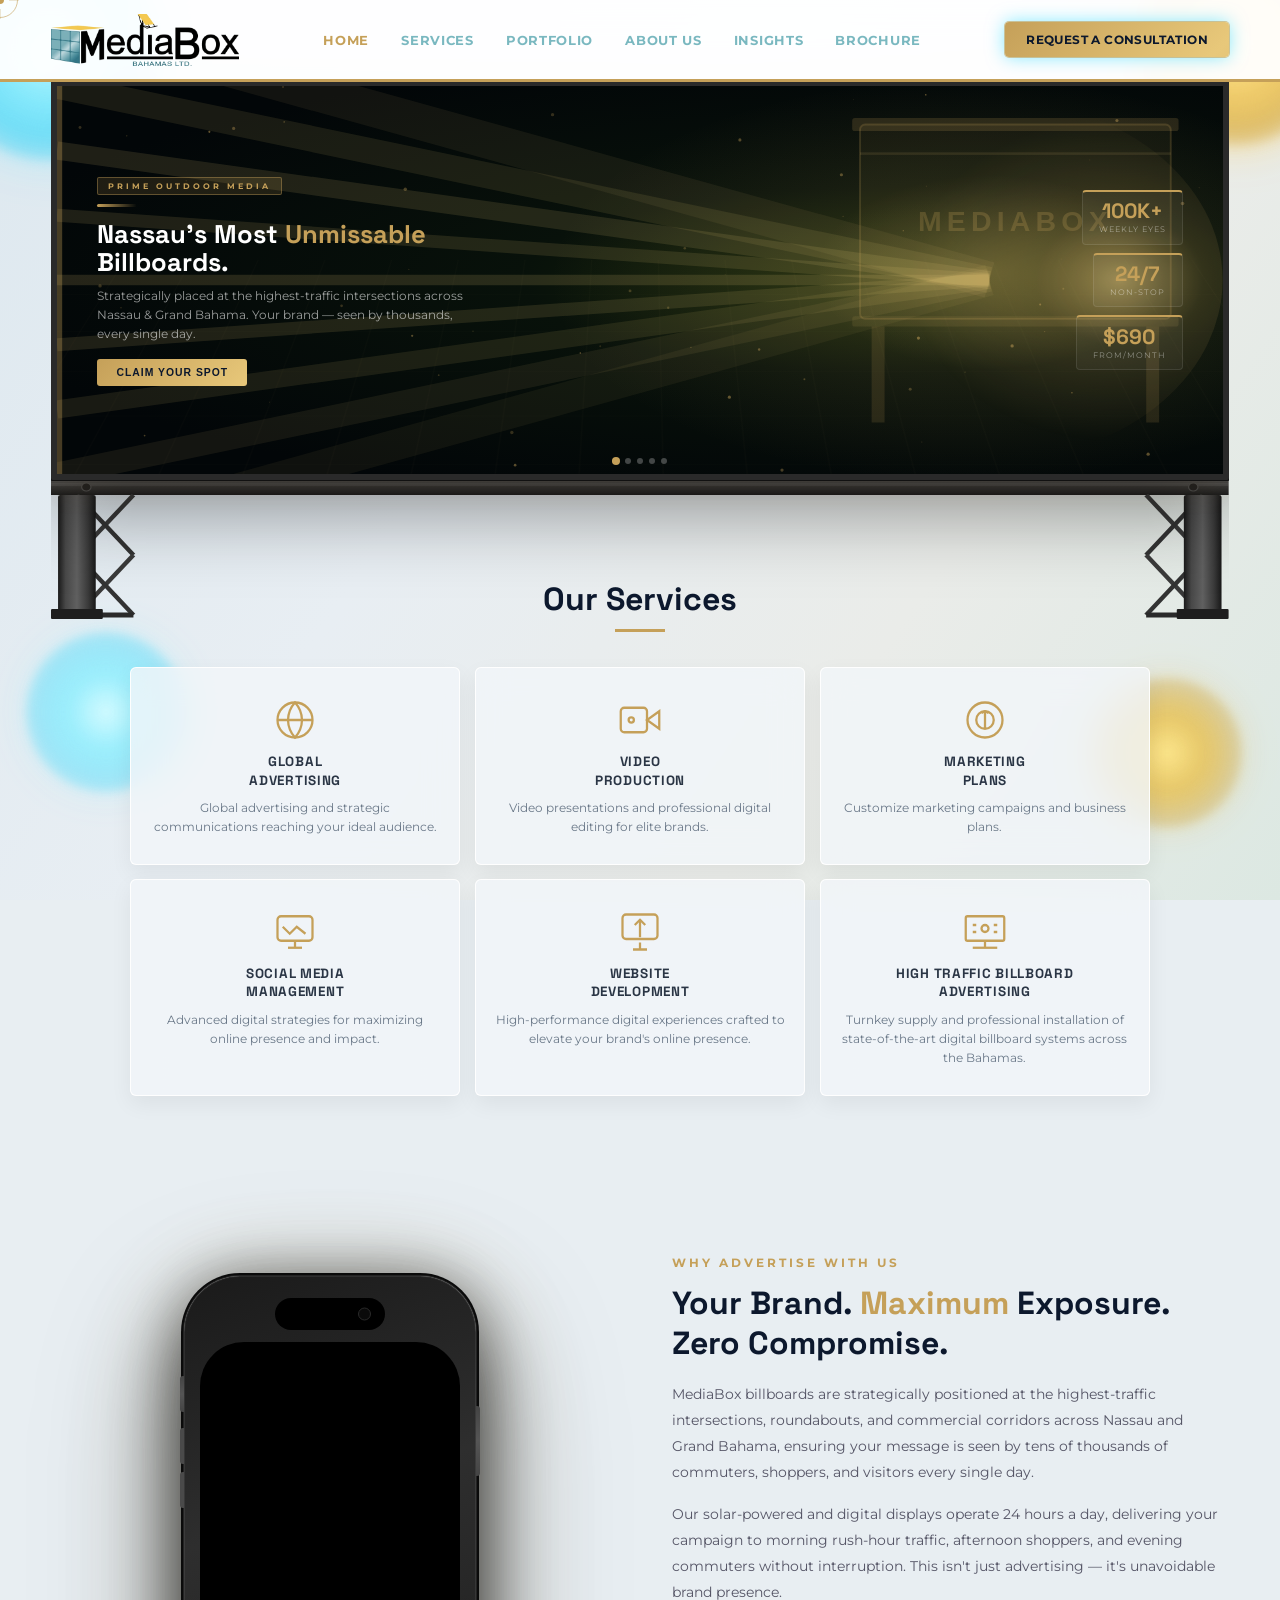
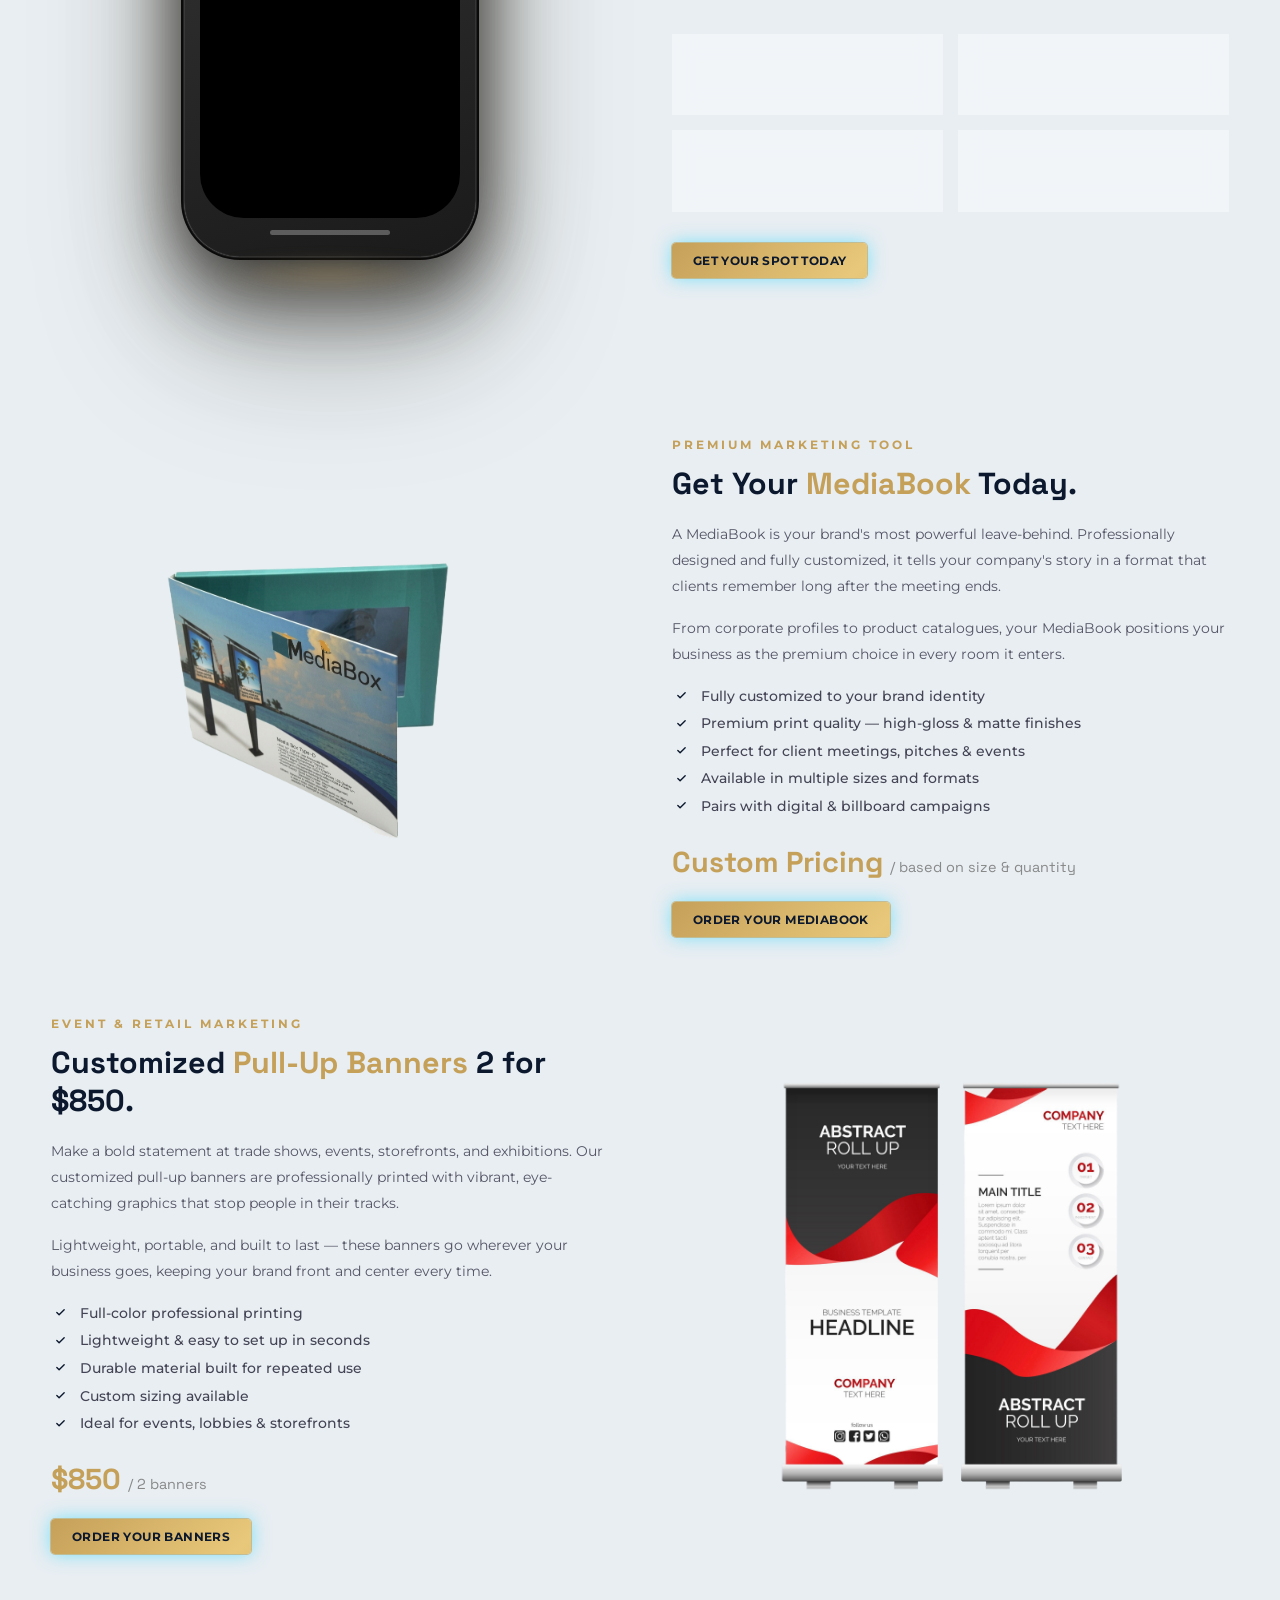
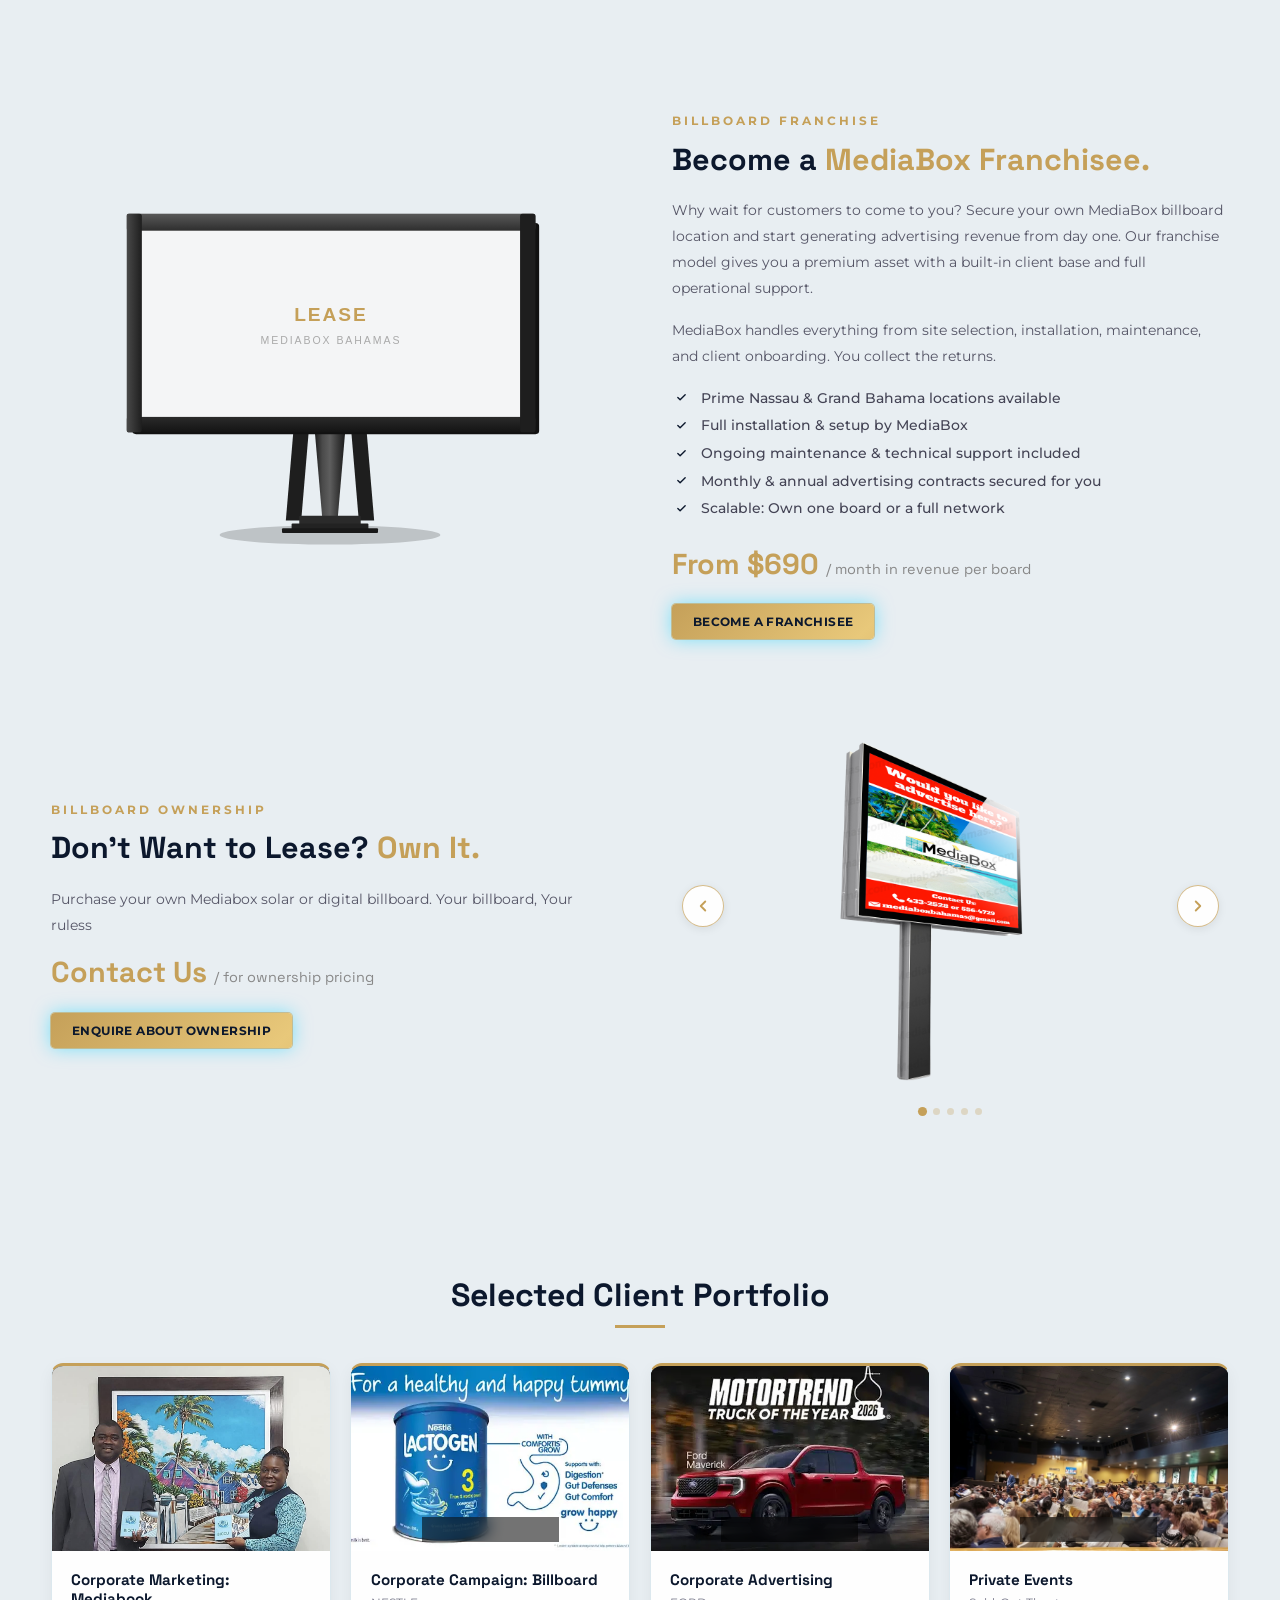
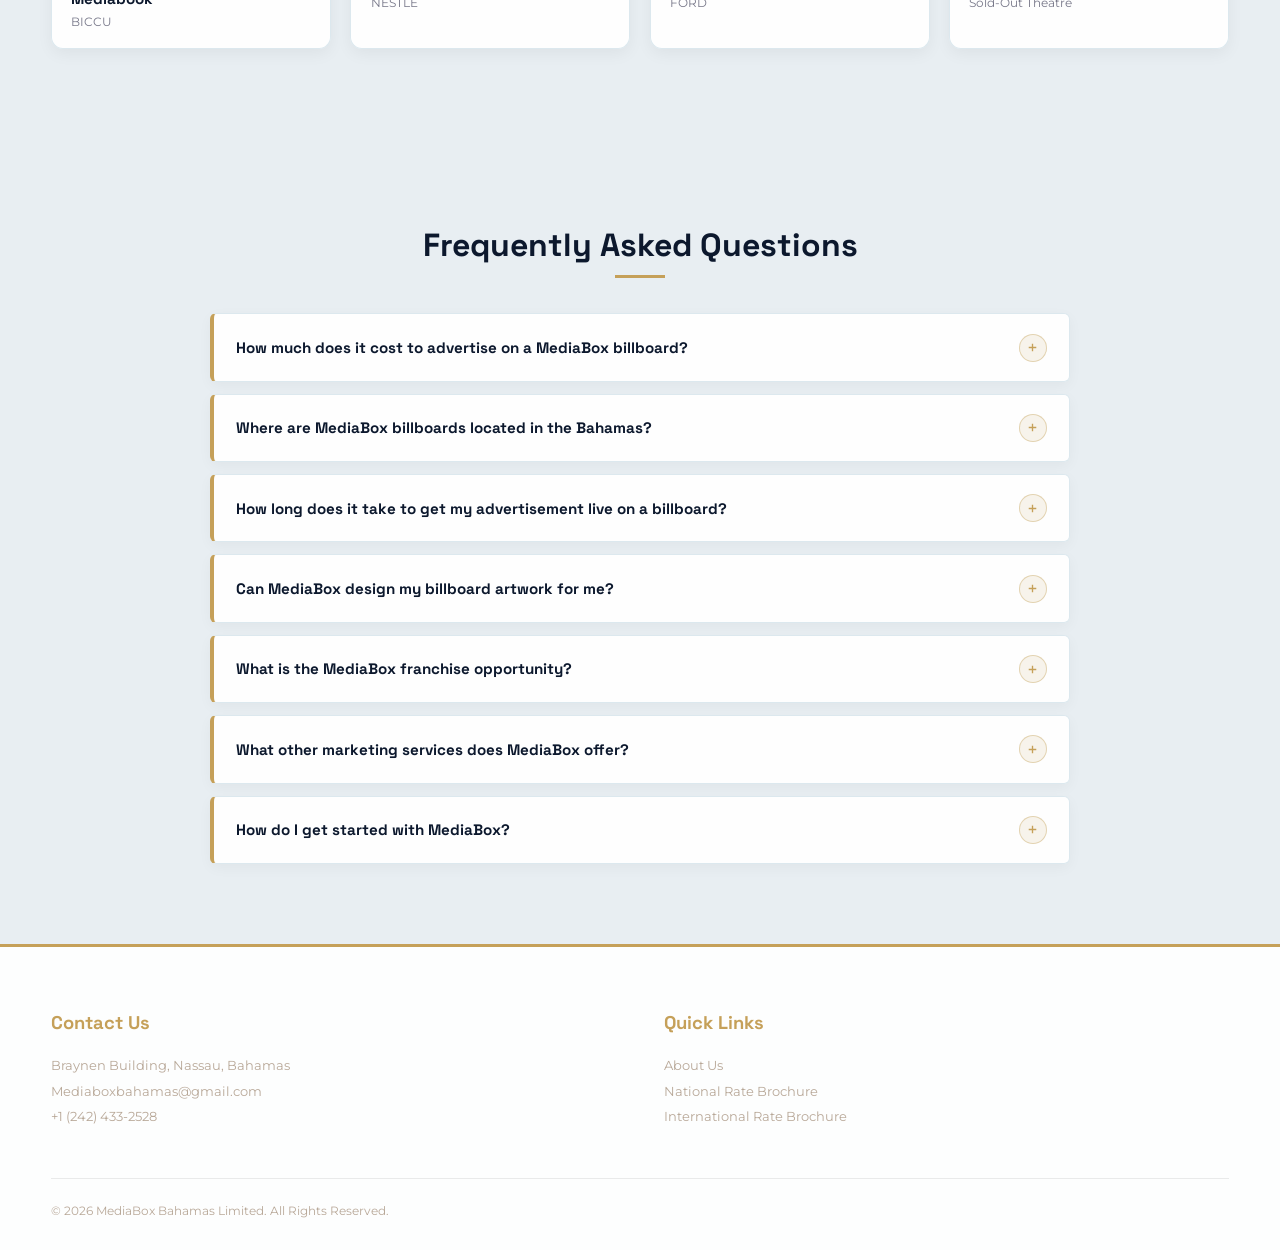
==== commit 25efd1a2: "Update index.html" ====
--- a/index.html
+++ b/index.html
@@ -1056,15 +1056,7 @@
         <div class="mktg-text">
           <span class="eyebrow">Billboard Ownership</span>
           <h2>Don't Want to Lease? <span>Own It.</span></h2>
-          <p>Why pay rent when you can own the asset outright? Purchase your own MediaBox solar or digital billboard and turn it into a long-term revenue-generating machine. Your billboard, your rules, your returns.</p>
-          <p>MediaBox manages the full process, from sourcing the perfect high-traffic location to professional installation and ongoing technical support. You sit back and watch the income roll in.</p>
-          <ul class="mktg-features">
-            <li>One-time purchase &mdash; no ongoing lease payments</li>
-            <li>Full site survey &amp; location selection by our team</li>
-            <li>Start earning from advertising revenue immediately</li>
-            <li class="muted">No ongoing maintenance &amp; tech support included</li>
-            <li class="muted">No professional installation handled by MediaBox</li>
-          </ul>
+          <p>Purchase your own Mediabox solar or digital billboard. Your billboard, Your ruless</p>
           <div class="mktg-price">Contact Us <span>/ for ownership pricing</span></div>
           <button class="consult-btn" onclick="location.href='consultation.html'">ENQUIRE ABOUT OWNERSHIP</button>
         </div>
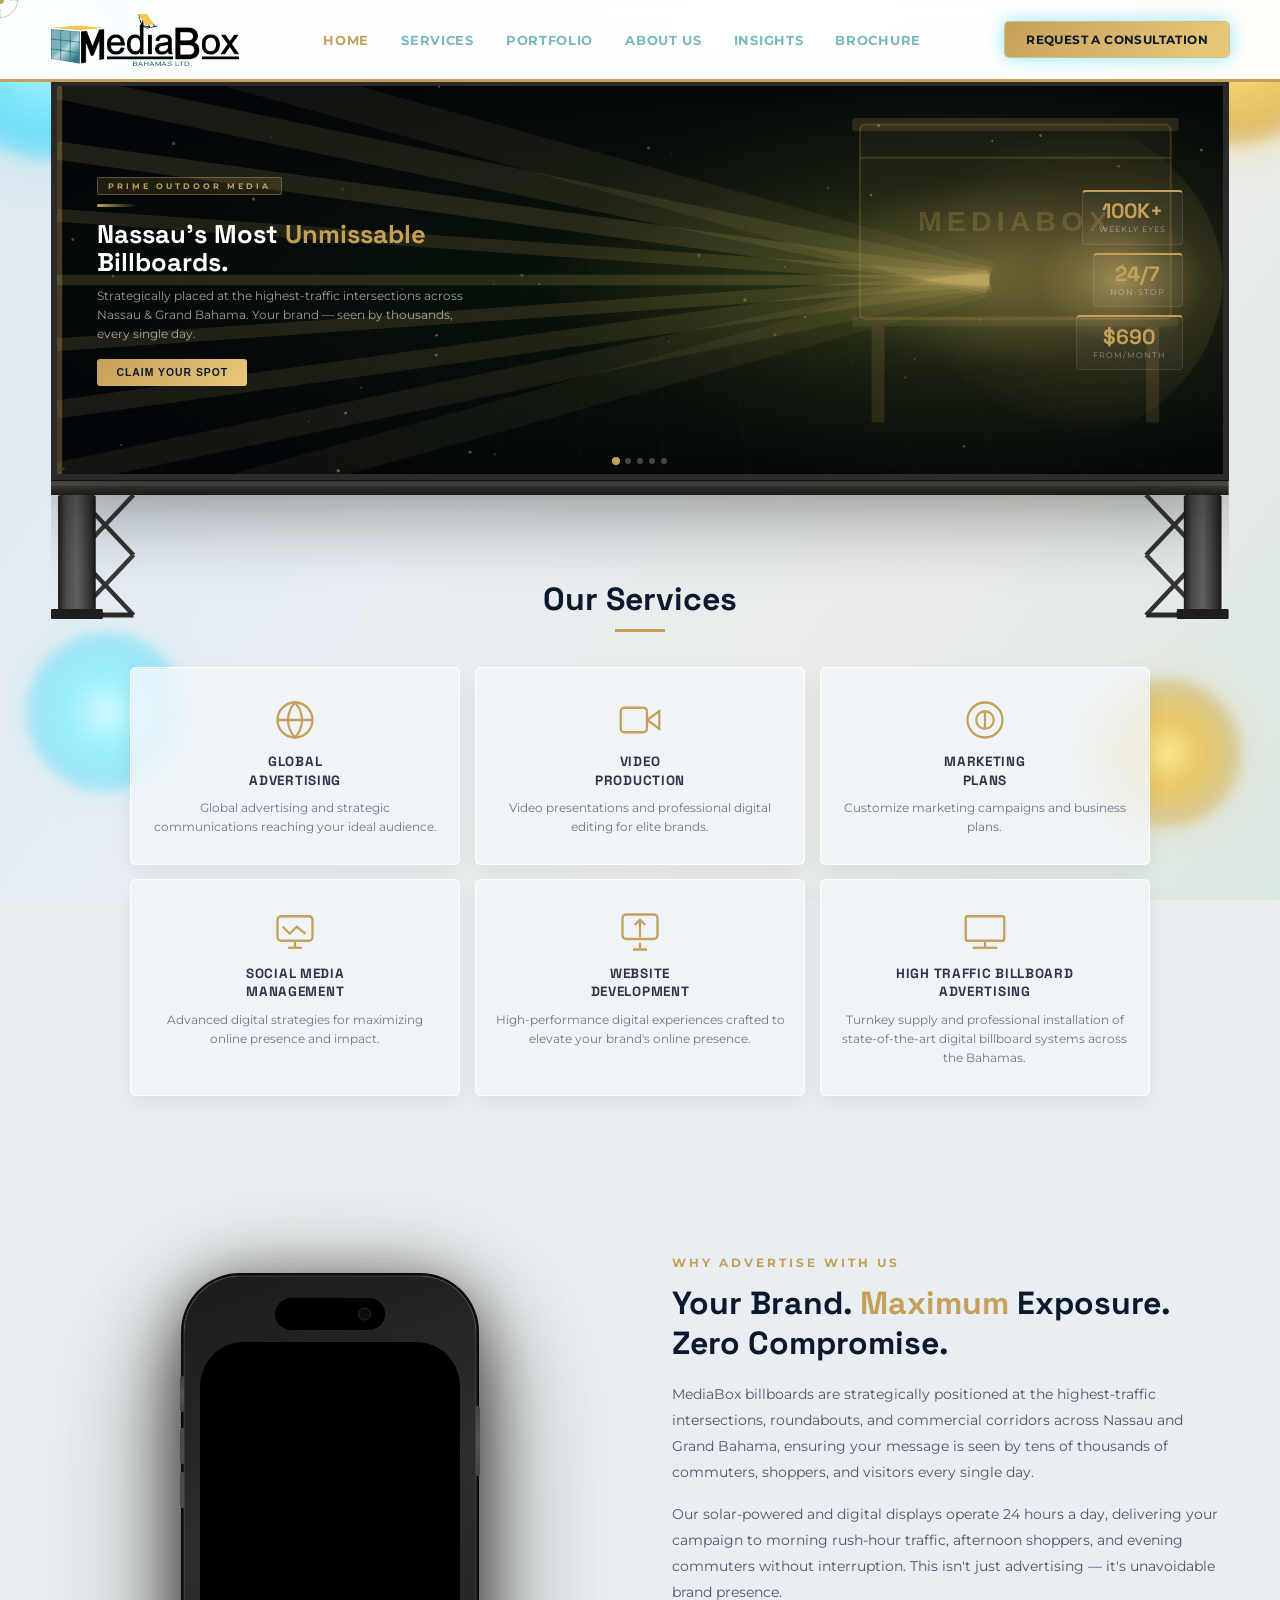
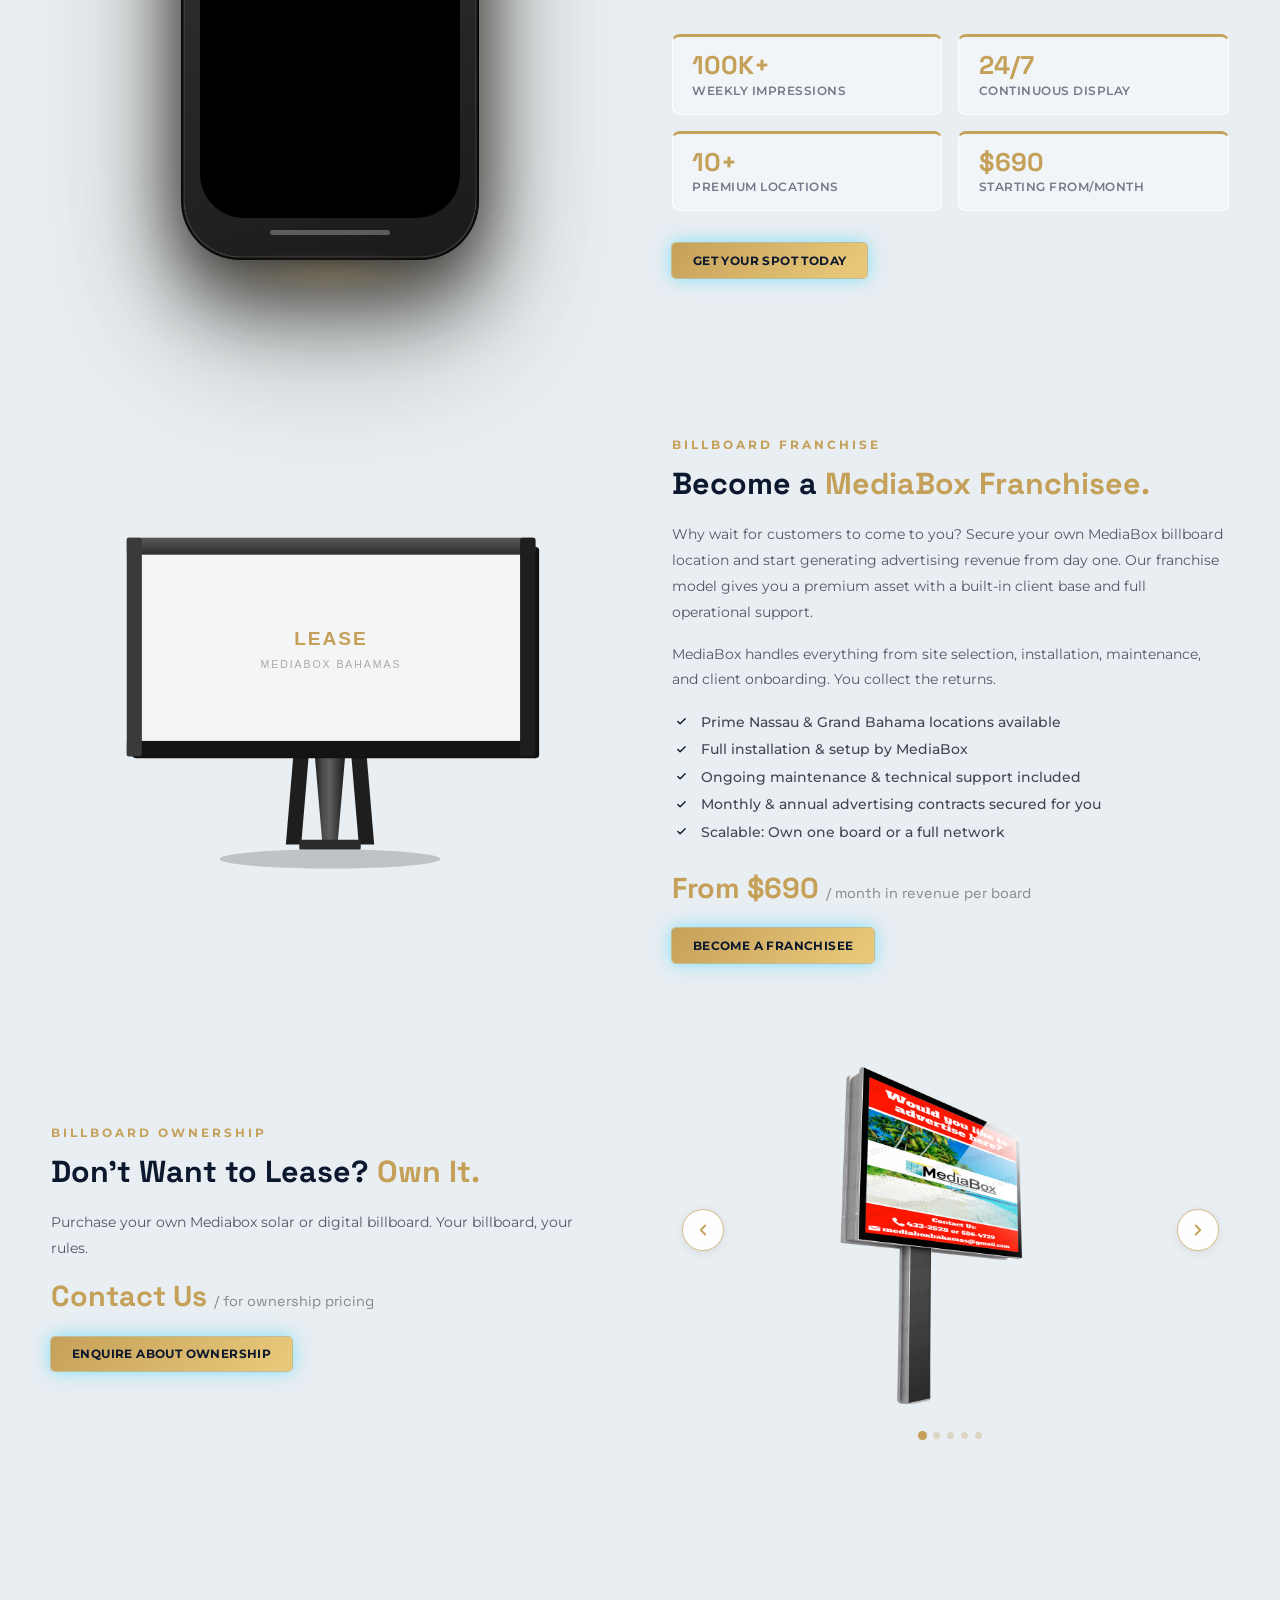
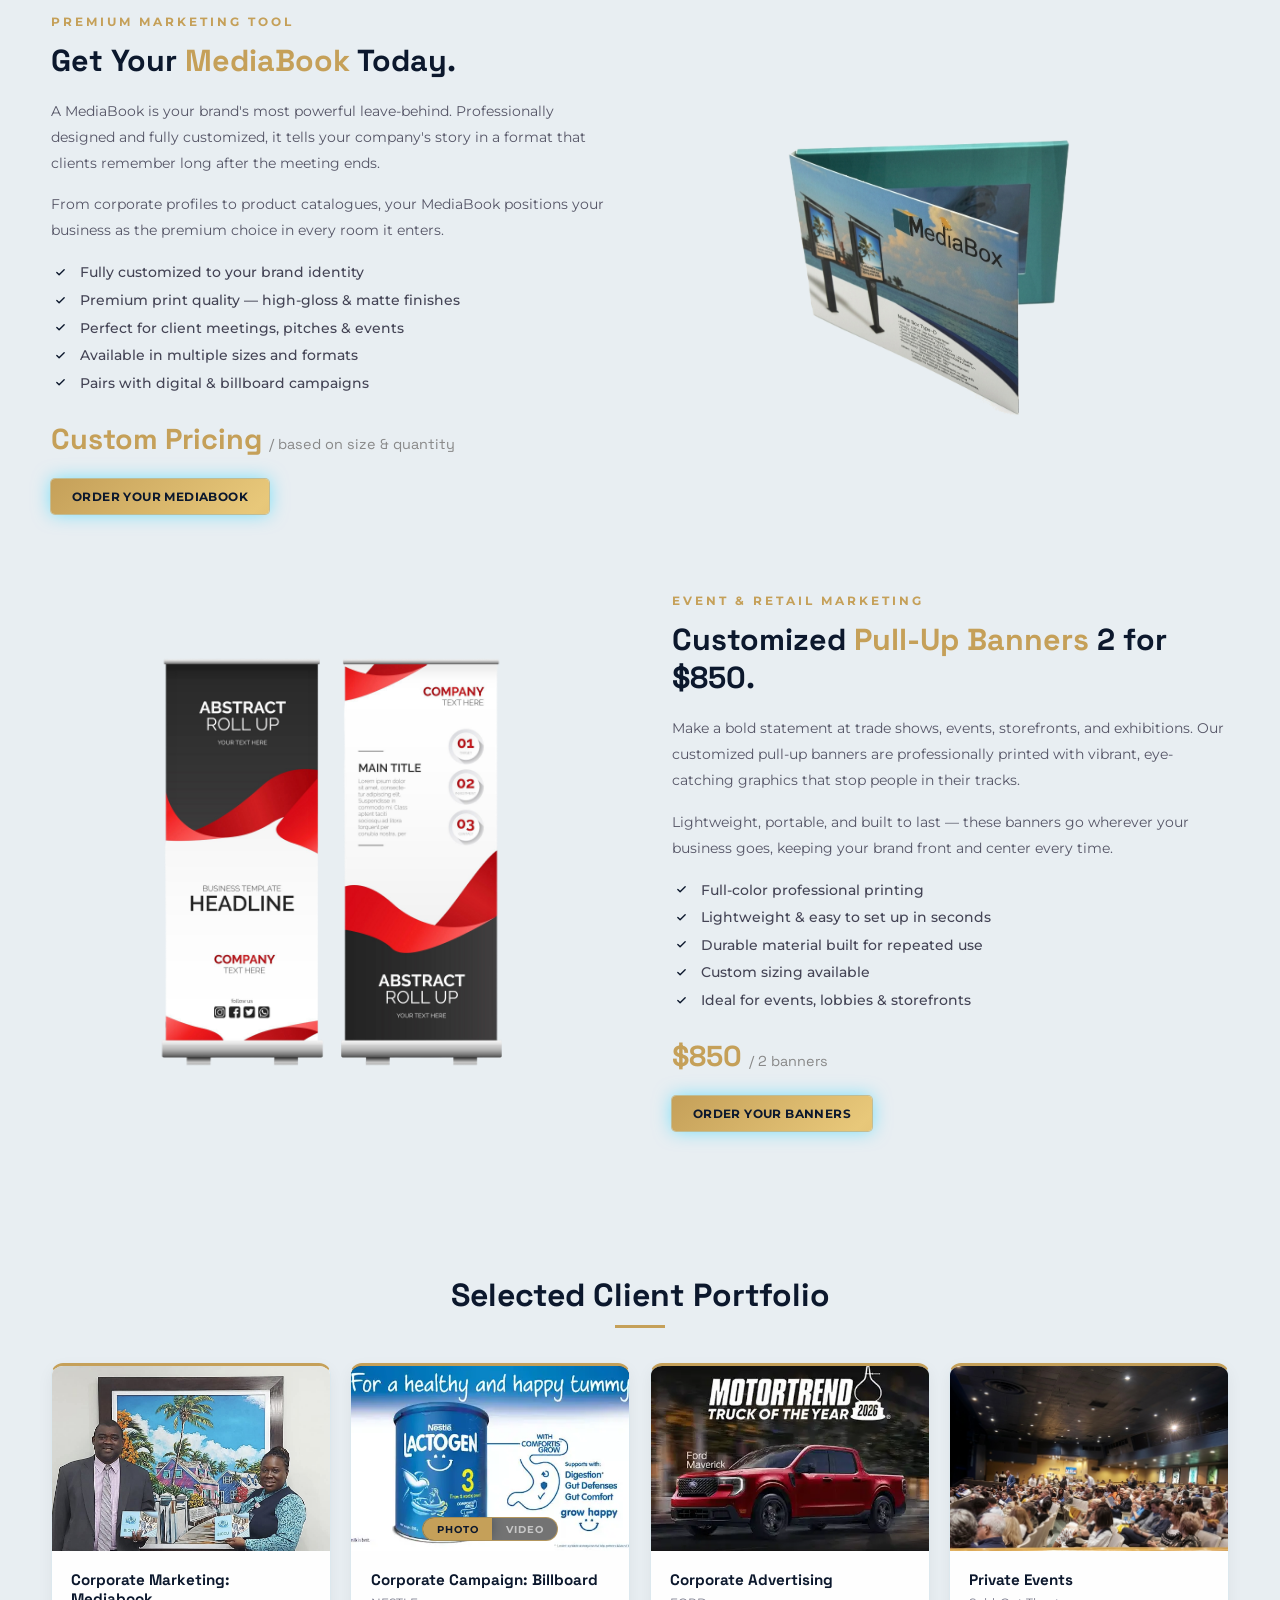
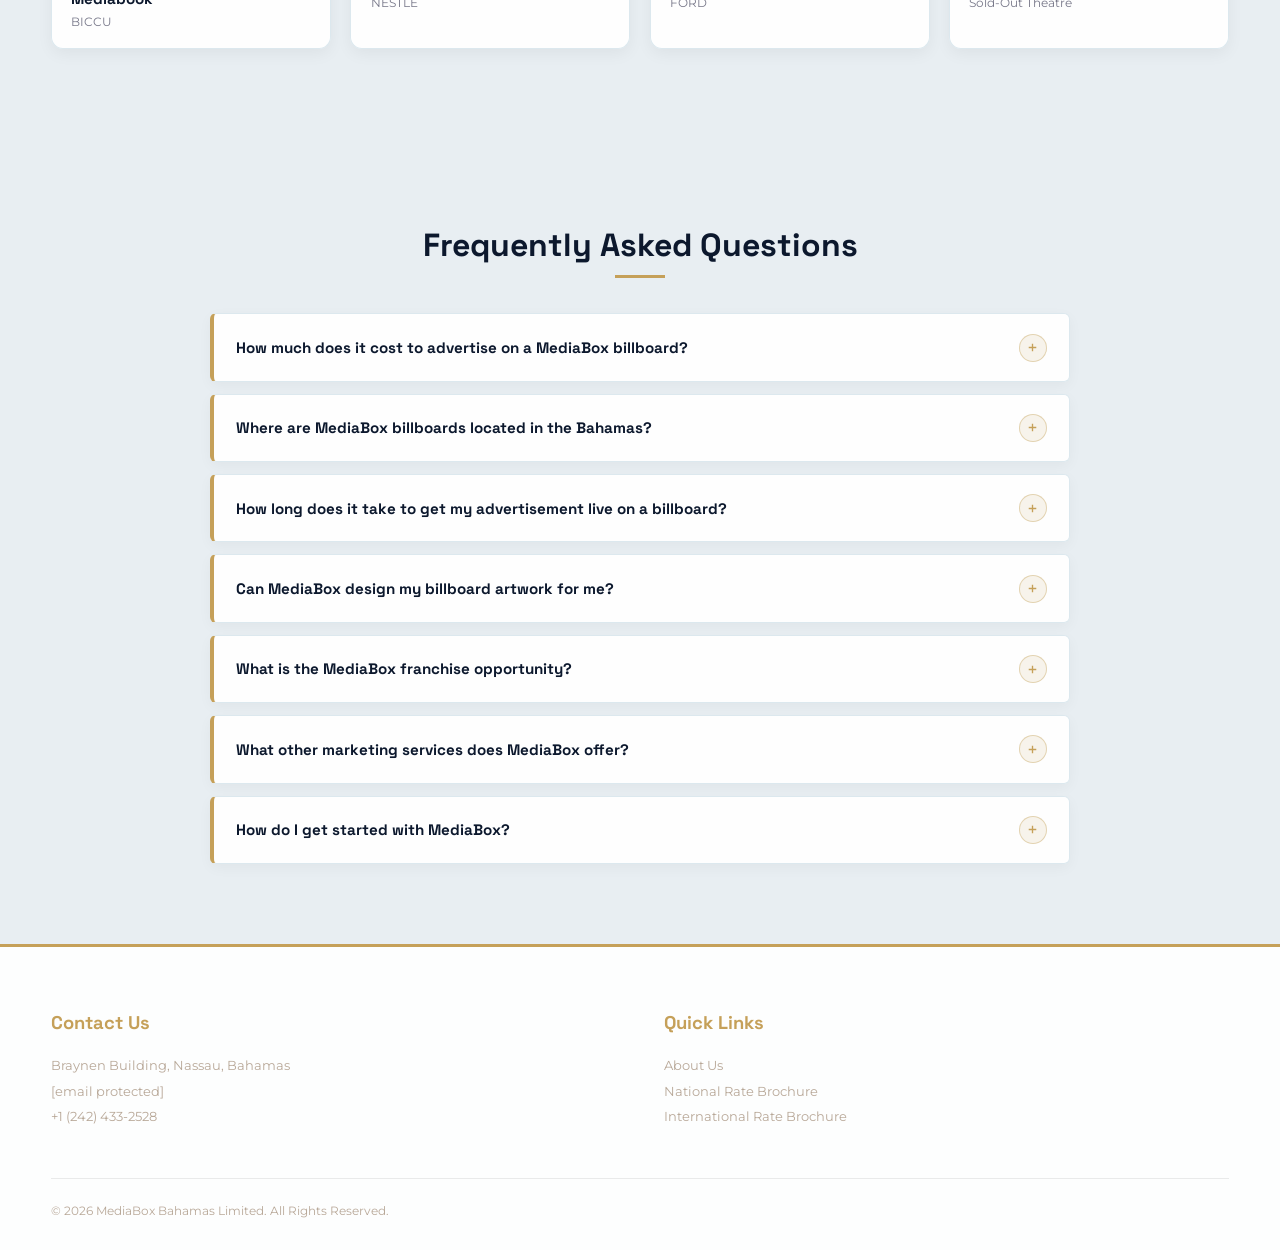
==== commit 61ef2f61: "Update index.html" ====
--- a/index.html
+++ b/index.html
@@ -72,180 +72,27 @@
     .bb-slides-wrap { position:absolute; inset:0; z-index:1; overflow:hidden; }
     .bb-slides-inner { display:flex; height:100%; transition:transform 0.55s cubic-bezier(0.77,0,0.18,1); }
 
-    /* =============================================
-       SLIDE BASE
-    ============================================= */
-    .bb-slide-item {
-      flex:0 0 100%; height:100%;
-      display:flex; align-items:center;
-      padding:2rem 2.5rem;
-      box-sizing:border-box;
-      position:relative; overflow:hidden;
-    }
-
-    /* =============================================
-       SLIDE 1 — GOLD CITYSCAPE / OUTDOOR MEDIA
-       Deep midnight navy, gold light-ray burst,
-       perspective city grid, particle dust
-    ============================================= */
-    .s1 {
-      background: radial-gradient(ellipse 80% 60% at 72% 50%, #1a2a0a 0%, #08110a 40%, #020608 100%);
-    }
-    .s1::before {
-      content:'';
-      position:absolute; inset:0;
-      background:
-        radial-gradient(ellipse 55% 80% at 78% 50%, rgba(197,160,89,0.18) 0%, transparent 65%),
-        radial-gradient(ellipse 30% 50% at 80% 48%, rgba(232,200,122,0.22) 0%, transparent 50%);
-      z-index:0;
-    }
-    .s1::after {
-      content:'';
-      position:absolute; inset:0;
-      background-image:
-        repeating-linear-gradient(
-          90deg,
-          transparent,
-          transparent 59px,
-          rgba(197,160,89,0.04) 60px
-        ),
-        repeating-linear-gradient(
-          180deg,
-          transparent,
-          transparent 59px,
-          rgba(197,160,89,0.03) 60px
-        );
-      background-size:60px 60px;
-      transform: perspective(600px) rotateX(30deg) translateY(20%) scaleX(1.4);
-      transform-origin: bottom center;
-      opacity:0.9;
-      z-index:0;
-    }
-    .s1 .slide-art {
-      position:absolute; right:0; top:0; width:52%; height:100%;
-      z-index:1; pointer-events:none; overflow:hidden;
-    }
+    .bb-slide-item { flex:0 0 100%; height:100%; display:flex; align-items:center; padding:2rem 2.5rem; box-sizing:border-box; position:relative; overflow:hidden; }
+
+    .s1 { background: radial-gradient(ellipse 80% 60% at 72% 50%, #1a2a0a 0%, #08110a 40%, #020608 100%); }
+    .s1::before { content:''; position:absolute; inset:0; background: radial-gradient(ellipse 55% 80% at 78% 50%, rgba(197,160,89,0.18) 0%, transparent 65%), radial-gradient(ellipse 30% 50% at 80% 48%, rgba(232,200,122,0.22) 0%, transparent 50%); z-index:0; }
+    .s1::after { content:''; position:absolute; inset:0; background-image: repeating-linear-gradient(90deg, transparent, transparent 59px, rgba(197,160,89,0.04) 60px), repeating-linear-gradient(180deg, transparent, transparent 59px, rgba(197,160,89,0.03) 60px); background-size:60px 60px; transform: perspective(600px) rotateX(30deg) translateY(20%) scaleX(1.4); transform-origin: bottom center; opacity:0.9; z-index:0; }
+    .s1 .slide-art { position:absolute; right:0; top:0; width:52%; height:100%; z-index:1; pointer-events:none; overflow:hidden; }
     .s1 .slide-art canvas { width:100%; height:100%; display:block; }
 
-    /* =============================================
-       SLIDE 2 — GREEN TRAFFIC MAP
-       Dark emerald, glowing road network,
-       radial pulse rings, moving dot
-    ============================================= */
-    .s2 {
-      background: radial-gradient(ellipse 90% 80% at 65% 55%, #021408 0%, #010c06 50%, #010806 100%);
-    }
-    .s2::before {
-      content:'';
-      position:absolute; inset:0;
-      background:
-        radial-gradient(ellipse 50% 60% at 68% 50%, rgba(80,200,120,0.14) 0%, transparent 65%),
-        radial-gradient(ellipse 25% 35% at 70% 48%, rgba(100,230,140,0.18) 0%, transparent 45%);
-      z-index:0;
-    }
-
-    /* =============================================
-       SLIDE 3 — AMBER WEALTH / FRANCHISE
-       Dark bronze, stacked coin rings,
-       diagonal sweep light, floating $
-    ============================================= */
-    .s3 {
-      background: radial-gradient(ellipse 85% 70% at 68% 52%, #1c0e00 0%, #0e0600 50%, #060300 100%);
-    }
-    .s3::before {
-      content:'';
-      position:absolute; inset:0;
-      background:
-        radial-gradient(ellipse 55% 65% at 72% 50%, rgba(240,180,50,0.16) 0%, transparent 65%),
-        radial-gradient(ellipse 28% 40% at 74% 48%, rgba(255,200,80,0.2) 0%, transparent 48%);
-      z-index:0;
-    }
-
-    /* =============================================
-       SLIDE 4 — PURPLE PRESTIGE / MEDIABOOK
-       Deep violet, luxury diamond lattice,
-       glowing centre orb
-    ============================================= */
-    .s4 {
-      background: radial-gradient(ellipse 85% 70% at 65% 50%, #0d0520 0%, #060210 50%, #030108 100%);
-    }
-    .s4::before {
-      content:'';
-      position:absolute; inset:0;
-      background:
-        radial-gradient(ellipse 50% 60% at 70% 50%, rgba(160,100,240,0.18) 0%, transparent 60%),
-        radial-gradient(ellipse 25% 35% at 72% 48%, rgba(190,130,255,0.22) 0%, transparent 45%);
-      z-index:0;
-    }
-
-    /* =============================================
-       SLIDE 5 — CYAN TECH / FULL SERVICE
-       Near-black, neon circuit traces,
-       scanning horizontal beam, node pulses
-    ============================================= */
-    .s5 {
-      background: radial-gradient(ellipse 85% 70% at 65% 50%, #010d14 0%, #010810 55%, #010608 100%);
-    }
-    .s5::before {
-      content:'';
-      position:absolute; inset:0;
-      background:
-        radial-gradient(ellipse 50% 60% at 70% 50%, rgba(0,229,255,0.12) 0%, transparent 65%),
-        radial-gradient(ellipse 22% 30% at 72% 48%, rgba(0,245,255,0.2) 0%, transparent 44%);
-      z-index:0;
-    }
-
-    /* Slide SVG canvas layers */
-    .slide-bg-svg {
-      position:absolute; inset:0; width:100%; height:100%;
-      pointer-events:none; z-index:1;
-    }
-
-    /* Animated elements */
-    @keyframes scanBeam {
-      0%   { transform: translateY(-100%); opacity:0; }
-      5%   { opacity:1; }
-      95%  { opacity:1; }
-      100% { transform: translateY(400px); opacity:0; }
-    }
-    @keyframes pulse {
-      0%,100% { r:8; opacity:0.9; }
-      50%      { r:14; opacity:0.4; }
-    }
-    @keyframes pulseLg {
-      0%   { r:0;  opacity:0.6; }
-      100% { r:90; opacity:0; }
-    }
-    @keyframes rotateSlow {
-      from { transform: rotate(0deg); }
-      to   { transform: rotate(360deg); }
-    }
-    @keyframes floatY {
-      0%,100% { transform: translateY(0px); }
-      50%      { transform: translateY(-12px); }
-    }
-    @keyframes shimmer {
-      0%,100% { opacity:0.25; }
-      50%      { opacity:0.7; }
-    }
-    @keyframes moveDot {
-      0%   { offset-distance:0%; }
-      100% { offset-distance:100%; }
-    }
-    @keyframes beamSweep {
-      0%   { opacity:0; transform:scaleX(0) translateX(-50%); }
-      20%  { opacity:1; transform:scaleX(1) translateX(0); }
-      80%  { opacity:1; }
-      100% { opacity:0; transform:scaleX(1.5) translateX(30%); }
-    }
-    @keyframes coinFloat {
-      0%,100% { transform: translateY(0) rotate(-2deg); }
-      50%      { transform: translateY(-8px) rotate(2deg); }
-    }
-    @keyframes latticeShift {
-      0%,100% { stroke-dashoffset:0; }
-      50%      { stroke-dashoffset:20; }
-    }
+    .s2 { background: radial-gradient(ellipse 90% 80% at 65% 55%, #021408 0%, #010c06 50%, #010806 100%); }
+    .s2::before { content:''; position:absolute; inset:0; background: radial-gradient(ellipse 50% 60% at 68% 50%, rgba(80,200,120,0.14) 0%, transparent 65%), radial-gradient(ellipse 25% 35% at 70% 48%, rgba(100,230,140,0.18) 0%, transparent 45%); z-index:0; }
+
+    .s3 { background: radial-gradient(ellipse 85% 70% at 68% 52%, #1c0e00 0%, #0e0600 50%, #060300 100%); }
+    .s3::before { content:''; position:absolute; inset:0; background: radial-gradient(ellipse 55% 65% at 72% 50%, rgba(240,180,50,0.16) 0%, transparent 65%), radial-gradient(ellipse 28% 40% at 74% 48%, rgba(255,200,80,0.2) 0%, transparent 48%); z-index:0; }
+
+    .s4 { background: radial-gradient(ellipse 85% 70% at 65% 50%, #0d0520 0%, #060210 50%, #030108 100%); }
+    .s4::before { content:''; position:absolute; inset:0; background: radial-gradient(ellipse 50% 60% at 70% 50%, rgba(160,100,240,0.18) 0%, transparent 60%), radial-gradient(ellipse 25% 35% at 72% 48%, rgba(190,130,255,0.22) 0%, transparent 45%); z-index:0; }
+
+    .s5 { background: radial-gradient(ellipse 85% 70% at 65% 50%, #010d14 0%, #010810 55%, #010608 100%); }
+    .s5::before { content:''; position:absolute; inset:0; background: radial-gradient(ellipse 50% 60% at 70% 50%, rgba(0,229,255,0.12) 0%, transparent 65%), radial-gradient(ellipse 22% 30% at 72% 48%, rgba(0,245,255,0.2) 0%, transparent 44%); z-index:0; }
+
+    .slide-bg-svg { position:absolute; inset:0; width:100%; height:100%; pointer-events:none; z-index:1; }
 
     .sl-content { position:relative; z-index:5; width:100%; display:flex; align-items:center; gap:2rem; }
     .sl-left { flex:1; }
@@ -292,8 +139,6 @@
     .mktg-features { list-style:none; margin:1.2rem 0 1.8rem; display:flex; flex-direction:column; gap:0.6rem; }
     .mktg-features li { display:flex; align-items:center; gap:0.7rem; font-size:0.85rem; color:#445; font-weight:500; }
     .mktg-features li::before { content:''; width:18px; height:18px; flex-shrink:0; background:linear-gradient(135deg,#c5a059,#e8c87a); border-radius:50%; display:inline-block; background-image:url("data:image/svg+xml,%3Csvg viewBox='0 0 24 24' xmlns='http://www.w3.org/2000/svg'%3E%3Cpolyline points='20 6 9 17 4 12' stroke='%230c182d' stroke-width='3' fill='none' stroke-linecap='round' stroke-linejoin='round'/%3E%3C/svg%3E"); background-size:11px; background-repeat:no-repeat; background-position:center; }
-    .mktg-features li.muted::before { background:rgba(0,0,0,0.08); background-image:url("data:image/svg+xml,%3Csvg viewBox='0 0 24 24' xmlns='http://www.w3.org/2000/svg'%3E%3Cline x1='5' y1='12' x2='19' y2='12' stroke='%23aaa' stroke-width='2.5' stroke-linecap='round'/%3E%3C/svg%3E"); background-size:11px; background-repeat:no-repeat; background-position:center; }
-    .mktg-features li.muted { color:#aaa; }
     .mktg-price { font-family:'Space Grotesk',sans-serif; font-size:1.8rem; font-weight:700; color:#c5a059; margin-bottom:1.4rem; }
     .mktg-price span { font-size:0.9rem; color:#888; font-weight:400; }
     @media(max-width:1024px) { .mktg-row, .mktg-row.reverse { grid-template-columns:1fr; direction:ltr; gap:2rem; } }
@@ -332,12 +177,15 @@
     .port-info { padding:1.2rem; }
     .port-info h4 { font-family:'Space Grotesk',sans-serif; font-size:0.95rem; color:#0c182d; margin-bottom:0.35rem; }
     .port-info p  { font-size:0.78rem; color:#778; }
-    .prod-media { position:relative; width:100%; height:185px; overflow:hidden; background:#000; }
-    .prod-media img, .prod-media video { position:absolute; top:0; left:0; width:100%; height:100%; object-fit:cover; transition:opacity 0.4s ease; }
-    .prod-media img { opacity:1; z-index:1; }
-    .prod-media video { opacity:0; z-index:2; }
-    .port-item.playing .prod-media img { opacity:0; }
-    .port-item.playing .prod-media video { opacity:1; }
+    /* Photo-only cards */
+    .prod-media-photo { position:relative; width:100%; height:185px; overflow:hidden; }
+    .prod-media-photo img { width:100%; height:100%; object-fit:cover; display:block; }
+    /* Nestle video card */
+    .prod-media-video { position:relative; width:100%; height:185px; overflow:hidden; background:#000; }
+    .prod-media-video img { position:absolute; top:0; left:0; width:100%; height:100%; object-fit:cover; transition:opacity 0.4s ease; z-index:1; }
+    .prod-media-video video { position:absolute; top:0; left:0; width:100%; height:100%; object-fit:cover; transition:opacity 0.4s ease; opacity:0; z-index:2; }
+    .port-item.playing .prod-media-video img { opacity:0; }
+    .port-item.playing .prod-media-video video { opacity:1; }
     .media-toggle { position:absolute; bottom:10px; left:50%; transform:translateX(-50%); z-index:6; display:flex; border-radius:20px; overflow:hidden; border:1.5px solid rgba(197,160,89,0.8); background:rgba(0,0,0,0.55); backdrop-filter:blur(8px); }
     .media-toggle button { background:none; border:none; cursor:none !important; padding:5px 14px; font-size:0.62rem; font-weight:700; color:rgba(255,255,255,0.6); letter-spacing:0.8px; font-family:'Montserrat',sans-serif; transition:all 0.2s; }
     .media-toggle button.active { background:#c5a059; color:#0c182d; }
@@ -463,12 +311,10 @@
           <div class="bb-slides-wrap">
             <div class="bb-slides-inner" id="bbHeroInner">
 
-              <!-- ========== SLIDE 1: OUTDOOR MEDIA — gold ray burst + perspective grid + floating particles ========== -->
+              <!-- SLIDE 1 -->
               <div class="bb-slide-item s1">
-                <!-- Animated background canvas -->
                 <canvas class="slide-bg-svg" id="slideCanvas1" style="position:absolute;inset:0;width:100%;height:100%;z-index:1;pointer-events:none;"></canvas>
-                <!-- SVG art layer: perspective grid + light rays -->
-                <svg class="slide-bg-svg" viewBox="0 0 900 400" preserveAspectRatio="xMidYMid slice" xmlns="http://www.w3.org/2000/svg" style="z-index:2;">
+                                <svg class="slide-bg-svg" viewBox="0 0 900 400" preserveAspectRatio="xMidYMid slice" xmlns="http://www.w3.org/2000/svg" style="z-index:2;">
                   <defs>
                     <radialGradient id="rayOrigin1" cx="78%" cy="50%" r="45%">
                       <stop offset="0%" stop-color="#e8c87a" stop-opacity="0.55"/>
@@ -481,9 +327,7 @@
                       <stop offset="100%" stop-color="#e8c87a" stop-opacity="0.55"/>
                     </linearGradient>
                   </defs>
-                  <!-- Glow core -->
                   <ellipse cx="720" cy="200" rx="180" ry="140" fill="url(#rayOrigin1)"/>
-                  <!-- Light rays fanning from right -->
                   <line x1="720" y1="200" x2="0" y2="0"   stroke="rgba(232,200,122,0.07)" stroke-width="28"/>
                   <line x1="720" y1="200" x2="0" y2="50"  stroke="rgba(232,200,122,0.1)"  stroke-width="20"/>
                   <line x1="720" y1="200" x2="0" y2="100" stroke="rgba(232,200,122,0.13)" stroke-width="14"/>
@@ -493,23 +337,19 @@
                   <line x1="720" y1="200" x2="0" y2="300" stroke="rgba(232,200,122,0.1)"  stroke-width="14"/>
                   <line x1="720" y1="200" x2="0" y2="350" stroke="rgba(232,200,122,0.08)" stroke-width="18"/>
                   <line x1="720" y1="200" x2="0" y2="400" stroke="rgba(232,200,122,0.06)" stroke-width="24"/>
-                  <!-- Billboard silhouette right side -->
                   <rect x="620" y="80" width="240" height="150" rx="4" fill="rgba(197,160,89,0.06)" stroke="rgba(197,160,89,0.2)" stroke-width="1.5"/>
                   <rect x="614" y="75" width="252" height="10" rx="2" fill="rgba(197,160,89,0.18)"/>
                   <rect x="614" y="228" width="252" height="8" rx="2" fill="rgba(197,160,89,0.12)"/>
                   <line x1="634" y1="236" x2="634" y2="310" stroke="rgba(197,160,89,0.15)" stroke-width="10"/>
                   <line x1="846" y1="236" x2="846" y2="310" stroke="rgba(197,160,89,0.15)" stroke-width="10"/>
                   <text x="740" y="162" text-anchor="middle" font-family="Arial Black,sans-serif" font-weight="900" font-size="22" fill="rgba(197,160,89,0.25)" letter-spacing="4">MEDIABOX</text>
-                  <!-- Horizontal scan line animation -->
                   <rect x="620" y="80" width="240" height="2" fill="rgba(232,200,122,0.6)" opacity="0">
                     <animate attributeName="y" values="80;228;80" dur="3s" repeatCount="indefinite"/>
                     <animate attributeName="opacity" values="0;0.8;0.8;0" dur="3s" repeatCount="indefinite"/>
                   </rect>
-                  <!-- Gold accent bar left -->
                   <rect x="0" y="0" width="4" height="400" fill="rgba(197,160,89,0.35)"/>
                   <rect x="0" y="0" width="180" height="2" fill="rgba(197,160,89,0.2)"/>
                   <rect x="0" y="398" width="180" height="2" fill="rgba(197,160,89,0.12)"/>
-                  <!-- Corner ornament -->
                   <line x1="4" y1="20" x2="60" y2="20" stroke="rgba(197,160,89,0.3)" stroke-width="1"/>
                   <line x1="4" y1="380" x2="60" y2="380" stroke="rgba(197,160,89,0.2)" stroke-width="1"/>
                 </svg>
@@ -529,32 +369,26 @@
                 </div>
               </div>
 
-              <!-- ========== SLIDE 2: HIGH-TRAFFIC — glowing map network + pulse rings + road grid ========== -->
+              <!-- SLIDE 2 -->
               <div class="bb-slide-item s2">
-                <svg class="slide-bg-svg" viewBox="0 0 900 400" preserveAspectRatio="xMidYMid slice" xmlns="http://www.w3.org/2000/svg" style="z-index:1;">
+                                <svg class="slide-bg-svg" viewBox="0 0 900 400" preserveAspectRatio="xMidYMid slice" xmlns="http://www.w3.org/2000/svg" style="z-index:1;">
                   <defs>
                     <radialGradient id="mapGlow2" cx="68%" cy="50%" r="50%">
                       <stop offset="0%" stop-color="#50c878" stop-opacity="0.22"/>
                       <stop offset="100%" stop-color="#50c878" stop-opacity="0"/>
                     </radialGradient>
                   </defs>
-                  <!-- Background glow -->
                   <rect width="900" height="400" fill="url(#mapGlow2)"/>
-                  <!-- Road grid — horizontal -->
                   <line x1="0" y1="130" x2="900" y2="130" stroke="rgba(255,255,255,0.035)" stroke-width="20"/>
                   <line x1="0" y1="270" x2="900" y2="270" stroke="rgba(255,255,255,0.025)" stroke-width="16"/>
-                  <!-- Road grid — vertical -->
                   <line x1="500" y1="0" x2="500" y2="400" stroke="rgba(255,255,255,0.03)" stroke-width="18"/>
                   <line x1="720" y1="0" x2="720" y2="400" stroke="rgba(255,255,255,0.02)" stroke-width="14"/>
-                  <!-- Road dashes -->
                   <line x1="0" y1="130" x2="900" y2="130" stroke="rgba(80,200,120,0.12)" stroke-width="1" stroke-dasharray="20 14"/>
                   <line x1="0" y1="270" x2="900" y2="270" stroke="rgba(80,200,120,0.08)" stroke-width="1" stroke-dasharray="20 14"/>
                   <line x1="500" y1="0" x2="500" y2="400" stroke="rgba(80,200,120,0.1)" stroke-width="1" stroke-dasharray="20 14"/>
-                  <!-- Roundabout at intersection -->
                   <circle cx="720" cy="200" r="70" fill="none" stroke="rgba(80,200,120,0.15)" stroke-width="1.5"/>
                   <circle cx="720" cy="200" r="50" fill="none" stroke="rgba(80,200,120,0.1)" stroke-width="1"/>
                   <circle cx="720" cy="200" r="28" fill="rgba(80,200,120,0.06)" stroke="rgba(80,200,120,0.2)" stroke-width="1.5"/>
-                  <!-- Pulse rings from roundabout -->
                   <circle cx="720" cy="200" r="28" fill="none" stroke="rgba(80,200,120,0.5)" stroke-width="1.5">
                     <animate attributeName="r" values="28;85;28" dur="2.5s" repeatCount="indefinite"/>
                     <animate attributeName="opacity" values="0.5;0;0.5" dur="2.5s" repeatCount="indefinite"/>
@@ -563,12 +397,10 @@
                     <animate attributeName="r" values="28;85;28" dur="2.5s" begin="0.8s" repeatCount="indefinite"/>
                     <animate attributeName="opacity" values="0.4;0;0.4" dur="2.5s" begin="0.8s" repeatCount="indefinite"/>
                   </circle>
-                  <!-- Network connection lines -->
                   <line x1="720" y1="200" x2="500" y2="130" stroke="rgba(80,200,120,0.2)" stroke-width="1.5"/>
                   <line x1="720" y1="200" x2="500" y2="270" stroke="rgba(80,200,120,0.18)" stroke-width="1.5"/>
                   <line x1="720" y1="200" x2="850" y2="80"  stroke="rgba(80,200,120,0.14)" stroke-width="1"/>
                   <line x1="720" y1="200" x2="850" y2="330" stroke="rgba(80,200,120,0.14)" stroke-width="1"/>
-                  <!-- Map pins -->
                   <g transform="translate(720,200)">
                     <circle r="6" fill="#50c878" opacity="0.9"/>
                     <circle r="3" fill="#fff" opacity="0.8"/>
@@ -584,11 +416,9 @@
                   <g transform="translate(850,80)">
                     <path d="M0-10C-4-10 -8-7 -8-2 -8 3 0 10 0 10S8 3 8-2C8-7 4-10 0-10Z" fill="#50c878" opacity="0.5"/>
                   </g>
-                  <!-- Moving car dot on road -->
                   <circle r="5" fill="rgba(80,200,120,0.9)">
                     <animateMotion dur="4s" repeatCount="indefinite" path="M 0 130 L 500 130 L 500 270 L 900 270"/>
                   </circle>
-                  <!-- Left accent -->
                   <rect x="0" y="0" width="4" height="400" fill="rgba(80,200,120,0.4)"/>
                 </svg>
                 <div class="sl-content">
@@ -607,9 +437,9 @@
                 </div>
               </div>
 
-              <!-- ========== SLIDE 3: FRANCHISE — stacked coin rings + wealth diagonal + $ particles ========== -->
+              <!-- SLIDE 3 -->
               <div class="bb-slide-item s3">
-                <svg class="slide-bg-svg" viewBox="0 0 900 400" preserveAspectRatio="xMidYMid slice" xmlns="http://www.w3.org/2000/svg" style="z-index:1;">
+                                <svg class="slide-bg-svg" viewBox="0 0 900 400" preserveAspectRatio="xMidYMid slice" xmlns="http://www.w3.org/2000/svg" style="z-index:1;">
                   <defs>
                     <radialGradient id="coinGlow3" cx="70%" cy="50%" r="50%">
                       <stop offset="0%" stop-color="#f0b432" stop-opacity="0.28"/>
@@ -626,39 +456,32 @@
                     </linearGradient>
                   </defs>
                   <rect width="900" height="400" fill="url(#coinGlow3)"/>
-                  <!-- Diagonal wealth sweep -->
                   <rect x="400" y="-60" width="90" height="600" fill="rgba(240,180,50,0.035)" transform="rotate(-20,600,200)"/>
                   <rect x="530" y="-60" width="50" height="600" fill="rgba(240,180,50,0.025)" transform="rotate(-20,600,200)"/>
-                  <!-- Coin stack — 5 coins, stacked vertically, right side -->
-                  <!-- Coin 5 (bottom) -->
                   <g transform="translate(680,280)">
                     <ellipse rx="80" ry="20" fill="#1a0e00" stroke="#6a4a10" stroke-width="1"/>
                     <rect x="-80" y="-28" width="160" height="28" fill="#1a0e00" stroke="#6a4a10" stroke-width="0.5"/>
                     <ellipse ry="20" rx="80" fill="url(#coinFace)" stroke="#8a6020" stroke-width="1.5"/>
                     <ellipse ry="14" rx="60" fill="none" stroke="rgba(197,160,89,0.2)" stroke-width="0.5"/>
                   </g>
-                  <!-- Coin 4 -->
                   <g transform="translate(680,250)">
                     <ellipse rx="80" ry="20" fill="#1a0e00" stroke="#6a4a10" stroke-width="1"/>
                     <rect x="-80" y="-28" width="160" height="28" fill="#1a0e00" stroke="#6a4a10" stroke-width="0.5"/>
                     <ellipse ry="20" rx="80" fill="url(#coinFace)" stroke="#8a6020" stroke-width="1.5"/>
                     <ellipse ry="14" rx="60" fill="none" stroke="rgba(197,160,89,0.2)" stroke-width="0.5"/>
                   </g>
-                  <!-- Coin 3 -->
                   <g transform="translate(680,218)">
                     <ellipse rx="80" ry="20" fill="#211200" stroke="#7a5510" stroke-width="1"/>
                     <rect x="-80" y="-28" width="160" height="28" fill="#211200" stroke="#7a5510" stroke-width="0.5"/>
                     <ellipse ry="20" rx="80" fill="#2a1800" stroke="#aa7820" stroke-width="1.5"/>
                     <ellipse ry="14" rx="60" fill="none" stroke="rgba(197,160,89,0.3)" stroke-width="0.5"/>
                   </g>
-                  <!-- Coin 2 -->
                   <g transform="translate(680,185)">
                     <ellipse rx="80" ry="20" fill="#241400" stroke="#8a6015" stroke-width="1"/>
                     <rect x="-80" y="-28" width="160" height="28" fill="#241400" stroke="#8a6015" stroke-width="0.5"/>
                     <ellipse ry="20" rx="80" fill="#301a00" stroke="#c09030" stroke-width="1.5"/>
                     <ellipse ry="14" rx="60" fill="none" stroke="rgba(197,160,89,0.35)" stroke-width="1"/>
                   </g>
-                  <!-- Coin 1 (top) — brightest -->
                   <g transform="translate(680,150)">
                     <ellipse rx="80" ry="20" fill="#2a1800" stroke="#aa8020" stroke-width="1.5"/>
                     <rect x="-80" y="-28" width="160" height="28" fill="#2a1800" stroke="#aa8020" stroke-width="1"/>
@@ -666,14 +489,11 @@
                     <ellipse ry="14" rx="60" fill="none" stroke="rgba(197,160,89,0.5)" stroke-width="1"/>
                     <text y="6" text-anchor="middle" font-family="Arial Black,sans-serif" font-weight="900" font-size="18" fill="rgba(197,160,89,0.6)">$</text>
                   </g>
-                  <!-- Growth arrow -->
                   <polyline points="520,340 545,290 570,305 605,230 640,248 660,180" fill="none" stroke="rgba(240,180,50,0.25)" stroke-width="2" stroke-linecap="round" stroke-linejoin="round"/>
                   <polygon points="656,168 670,185 645,182" fill="rgba(240,180,50,0.4)"/>
-                  <!-- Floating $ signs -->
                   <text x="800" y="100" font-family="Arial Black,sans-serif" font-size="28" fill="rgba(197,160,89,0.12)" font-weight="900">$</text>
                   <text x="560" y="80"  font-family="Arial Black,sans-serif" font-size="18" fill="rgba(197,160,89,0.1)" font-weight="900">$</text>
                   <text x="850" y="280" font-family="Arial Black,sans-serif" font-size="22" fill="rgba(197,160,89,0.1)" font-weight="900">$</text>
-                  <!-- Left accent -->
                   <rect x="0" y="0" width="4" height="400" fill="rgba(240,180,50,0.4)"/>
                 </svg>
                 <div class="sl-content">
@@ -692,9 +512,9 @@
                 </div>
               </div>
 
-              <!-- ========== SLIDE 4: MEDIABOOK — luxury diamond lattice + rotating ring + book pages ========== -->
+              <!-- SLIDE 4 -->
               <div class="bb-slide-item s4">
-                <svg class="slide-bg-svg" viewBox="0 0 900 400" preserveAspectRatio="xMidYMid slice" xmlns="http://www.w3.org/2000/svg" style="z-index:1;">
+                                <svg class="slide-bg-svg" viewBox="0 0 900 400" preserveAspectRatio="xMidYMid slice" xmlns="http://www.w3.org/2000/svg" style="z-index:1;">
                   <defs>
                     <radialGradient id="luxGlow4" cx="68%" cy="50%" r="52%">
                       <stop offset="0%" stop-color="#a064f0" stop-opacity="0.25"/>
@@ -708,7 +528,6 @@
                   </defs>
                   <rect width="900" height="400" fill="url(#luxGlow4)"/>
                   <rect width="900" height="400" fill="url(#diamond4)"/>
-                  <!-- Rotating outer ring -->
                   <g transform="translate(720,200)">
                     <circle r="130" fill="none" stroke="rgba(160,100,240,0.12)" stroke-width="1" stroke-dasharray="8 6">
                       <animateTransform attributeName="transform" type="rotate" from="0" to="360" dur="18s" repeatCount="indefinite"/>
@@ -716,34 +535,25 @@
                     <circle r="100" fill="none" stroke="rgba(160,100,240,0.08)" stroke-width="1" stroke-dasharray="4 8">
                       <animateTransform attributeName="transform" type="rotate" from="360" to="0" dur="12s" repeatCount="indefinite"/>
                     </circle>
-                    <!-- Diamond shape -->
                     <polygon points="0,-85 75,0 0,85 -75,0" fill="none" stroke="rgba(160,100,240,0.18)" stroke-width="1"/>
                     <polygon points="0,-60 52,0 0,60 -52,0" fill="none" stroke="rgba(160,100,240,0.12)" stroke-width="1"/>
                     <polygon points="0,-35 30,0 0,35 -30,0" fill="rgba(160,100,240,0.07)" stroke="rgba(160,100,240,0.22)" stroke-width="1"/>
-                    <!-- Centre orb -->
                     <circle r="12" fill="rgba(160,100,240,0.3)" stroke="rgba(190,130,255,0.6)" stroke-width="1.5"/>
                     <circle r="5" fill="rgba(255,255,255,0.5)"/>
                   </g>
-                  <!-- Book / MediaBook illustration -->
                   <g transform="translate(620,130)">
-                    <!-- Book spine -->
                     <rect x="0" y="0" width="18" height="140" rx="2" fill="rgba(160,100,240,0.2)" stroke="rgba(160,100,240,0.35)" stroke-width="1"/>
-                    <!-- Book cover -->
                     <rect x="16" y="-4" width="100" height="148" rx="3" fill="rgba(30,10,60,0.6)" stroke="rgba(160,100,240,0.3)" stroke-width="1"/>
-                    <!-- Gold MB on cover -->
                     <text x="66" y="72" text-anchor="middle" font-family="Arial Black,sans-serif" font-weight="900" font-size="20" fill="rgba(197,160,89,0.5)" letter-spacing="1">MB</text>
                     <line x1="30" y1="90" x2="102" y2="90" stroke="rgba(197,160,89,0.2)" stroke-width="1"/>
-                    <!-- Page lines -->
                     <line x1="30" y1="105" x2="95" y2="105" stroke="rgba(160,100,240,0.2)" stroke-width="0.5"/>
                     <line x1="30" y1="115" x2="88" y2="115" stroke="rgba(160,100,240,0.15)" stroke-width="0.5"/>
                     <line x1="30" y1="125" x2="92" y2="125" stroke="rgba(160,100,240,0.15)" stroke-width="0.5"/>
                   </g>
-                  <!-- Corner ornaments -->
                   <line x1="4" y1="25"  x2="70" y2="25"  stroke="rgba(160,100,240,0.3)" stroke-width="1"/>
                   <line x1="4" y1="25"  x2="4"  y2="90"  stroke="rgba(160,100,240,0.3)" stroke-width="1"/>
                   <line x1="4" y1="375" x2="70" y2="375" stroke="rgba(197,160,89,0.25)" stroke-width="1"/>
                   <line x1="4" y1="375" x2="4"  y2="310" stroke="rgba(197,160,89,0.25)" stroke-width="1"/>
-                  <!-- Left accent -->
                   <rect x="0" y="0" width="4" height="400" fill="rgba(160,100,240,0.45)"/>
                 </svg>
                 <div class="sl-content">
@@ -762,9 +572,9 @@
                 </div>
               </div>
 
-              <!-- ========== SLIDE 5: FULL-SERVICE — neon circuit board + scanning beam + pulsing nodes ========== -->
+              <!-- SLIDE 5 -->
               <div class="bb-slide-item s5">
-                <svg class="slide-bg-svg" viewBox="0 0 900 400" preserveAspectRatio="xMidYMid slice" xmlns="http://www.w3.org/2000/svg" style="z-index:1;">
+                                <svg class="slide-bg-svg" viewBox="0 0 900 400" preserveAspectRatio="xMidYMid slice" xmlns="http://www.w3.org/2000/svg" style="z-index:1;">
                   <defs>
                     <radialGradient id="techGlow5" cx="66%" cy="50%" r="50%">
                       <stop offset="0%" stop-color="#00e5ff" stop-opacity="0.18"/>
@@ -772,20 +582,16 @@
                     </radialGradient>
                   </defs>
                   <rect width="900" height="400" fill="url(#techGlow5)"/>
-                  <!-- Circuit trace lines -->
-                  <!-- Horizontal bus lines -->
                   <polyline points="450,80 560,80 560,140 680,140 680,200 780,200" fill="none" stroke="rgba(0,229,255,0.12)" stroke-width="1.5"/>
                   <polyline points="450,200 530,200 530,120 660,120 660,60 800,60" fill="none" stroke="rgba(0,229,255,0.1)" stroke-width="1"/>
                   <polyline points="450,300 560,300 560,240 700,240 700,310 820,310" fill="none" stroke="rgba(0,229,255,0.1)" stroke-width="1"/>
                   <polyline points="550,320 550,360 680,360 680,310" fill="none" stroke="rgba(0,229,255,0.07)" stroke-width="1"/>
                   <polyline points="600,50  600,80"  fill="none" stroke="rgba(0,229,255,0.08)" stroke-width="1"/>
                   <polyline points="750,200 750,260 820,260" fill="none" stroke="rgba(0,229,255,0.08)" stroke-width="1"/>
-                  <!-- Corner nodes (IC chips) -->
                   <rect x="548" y="68"  width="24" height="24" rx="2" fill="rgba(0,229,255,0.08)" stroke="rgba(0,229,255,0.3)" stroke-width="1"/>
                   <rect x="668" y="128" width="24" height="24" rx="2" fill="rgba(0,229,255,0.1)"  stroke="rgba(0,229,255,0.35)" stroke-width="1"/>
                   <rect x="518" y="188" width="24" height="24" rx="2" fill="rgba(0,229,255,0.08)" stroke="rgba(0,229,255,0.28)" stroke-width="1"/>
                   <rect x="548" y="288" width="24" height="24" rx="2" fill="rgba(0,229,255,0.08)" stroke="rgba(0,229,255,0.25)" stroke-width="1"/>
-                  <!-- Pulsing dot nodes -->
                   <circle cx="780" cy="200" r="6" fill="rgba(0,229,255,0.25)" stroke="rgba(0,229,255,0.6)" stroke-width="1.5">
                     <animate attributeName="r" values="6;11;6" dur="1.8s" repeatCount="indefinite"/>
                     <animate attributeName="opacity" values="1;0.4;1" dur="1.8s" repeatCount="indefinite"/>
@@ -798,18 +604,15 @@
                     <animate attributeName="r" values="5;9;5" dur="2.1s" begin="0.8s" repeatCount="indefinite"/>
                     <animate attributeName="opacity" values="1;0.3;1" dur="2.1s" begin="0.8s" repeatCount="indefinite"/>
                   </circle>
-                  <!-- Scanning beam — horizontal sweep -->
                   <rect x="450" y="0" width="2" height="400" fill="rgba(0,229,255,0.6)" opacity="0">
                     <animate attributeName="x" values="450;900;450" dur="3s" repeatCount="indefinite"/>
                     <animate attributeName="opacity" values="0;0.4;0.4;0" dur="3s" repeatCount="indefinite"/>
                   </rect>
-                  <!-- Grid overlay fine -->
                   <line x1="450" y1="0"   x2="900" y2="0"   stroke="rgba(0,229,255,0.04)" stroke-width="1"/>
                   <line x1="450" y1="100" x2="900" y2="100" stroke="rgba(0,229,255,0.03)" stroke-width="1"/>
                   <line x1="450" y1="200" x2="900" y2="200" stroke="rgba(0,229,255,0.03)" stroke-width="1"/>
                   <line x1="450" y1="300" x2="900" y2="300" stroke="rgba(0,229,255,0.03)" stroke-width="1"/>
                   <line x1="450" y1="400" x2="900" y2="400" stroke="rgba(0,229,255,0.04)" stroke-width="1"/>
-                  <!-- Left accent -->
                   <rect x="0" y="0" width="4" height="400" fill="rgba(0,229,255,0.5)"/>
                   <rect x="0" y="0" width="450" height="1" fill="rgba(0,229,255,0.06)"/>
                 </svg>
@@ -862,8 +665,6 @@
           <rect x="0" y="130" width="44" height="10" fill="#1e1e1e" rx="1"/>
           <rect x="962" y="16" width="32" height="122" fill="url(#poleGrad)" rx="2"/>
           <rect x="956" y="130" width="44" height="10" fill="#1e1e1e" rx="1"/>
-          <circle cx="30" cy="8" r="4" fill="#222" stroke="#555" stroke-width="1"/>
-          <circle cx="970" cy="8" r="4" fill="#222" stroke="#555" stroke-width="1"/>
         </svg>
       </div>
     </div>
@@ -879,12 +680,12 @@
         <p>Global advertising and strategic communications reaching your ideal audience.</p>
       </article>
       <article class="svc-card">
-        <div class="svc-icon"><svg viewBox="0 0 24 24"><path d="M23 7l-7 5 7 5V7z"/><rect x="1" y="5" width="15" height="14" rx="2"/><circle cx="7" cy="12" r="1.5"/></svg></div>
+        <div class="svc-icon"><svg viewBox="0 0 24 24"><path d="M23 7l-7 5 7 5V7z"/><rect x="1" y="5" width="15" height="14" rx="2"/></svg></div>
         <h3>VIDEO<br>PRODUCTION</h3>
         <p>Video presentations and professional digital editing for elite brands.</p>
       </article>
       <article class="svc-card">
-        <div class="svc-icon"><svg viewBox="0 0 24 24"><circle cx="12" cy="12" r="10"/><circle cx="12" cy="12" r="5"/><polyline points="10 8 12 7 14 8"/><line x1="12" y1="7" x2="12" y2="17"/></svg></div>
+        <div class="svc-icon"><svg viewBox="0 0 24 24"><circle cx="12" cy="12" r="10"/><circle cx="12" cy="12" r="5"/><line x1="12" y1="7" x2="12" y2="17"/></svg></div>
         <h3>MARKETING<br>PLANS</h3>
         <p>Customize marketing campaigns and business plans.</p>
       </article>
@@ -899,7 +700,7 @@
         <p>High-performance digital experiences crafted to elevate your brand's online presence.</p>
       </article>
       <article class="svc-card">
-        <div class="svc-icon"><svg viewBox="0 0 24 24"><rect x="1" y="3" width="22" height="14" rx="1"/><line x1="12" y1="17" x2="12" y2="21"/><line x1="5" y1="21" x2="19" y2="21"/><circle cx="12" cy="10" r="2"/><path d="M5 8h2M17 8h2M5 12h2M17 12h2"/></svg></div>
+        <div class="svc-icon"><svg viewBox="0 0 24 24"><rect x="1" y="3" width="22" height="14" rx="1"/><line x1="12" y1="17" x2="12" y2="21"/><line x1="5" y1="21" x2="19" y2="21"/></svg></div>
         <h3>HIGH TRAFFIC BILLBOARD<br>ADVERTISING</h3>
         <p>Turnkey supply and professional installation of state-of-the-art digital billboard systems across the Bahamas.</p>
       </article>
@@ -937,50 +738,6 @@
     </div>
   </section>
 
-  <!-- MEDIABOOK + PULL-UP BANNERS -->
-  <section class="mktg-section">
-    <div class="mktg-inner">
-      <div class="mktg-row">
-        <div class="mktg-img"><img src="mediabook.png" alt="MediaBook"></div>
-        <div class="mktg-text">
-          <span class="eyebrow">Premium Marketing Tool</span>
-          <h2>Get Your <span>MediaBook</span> Today.</h2>
-          <p>A MediaBook is your brand's most powerful leave-behind. Professionally designed and fully customized, it tells your company's story in a format that clients remember long after the meeting ends.</p>
-          <p>From corporate profiles to product catalogues, your MediaBook positions your business as the premium choice in every room it enters.</p>
-          <ul class="mktg-features">
-            <li>Fully customized to your brand identity</li>
-            <li>Premium print quality &mdash; high-gloss &amp; matte finishes</li>
-            <li>Perfect for client meetings, pitches &amp; events</li>
-            <li>Available in multiple sizes and formats</li>
-            <li>Pairs with digital &amp; billboard campaigns</li>
-          </ul>
-          <div class="mktg-price">Custom Pricing <span>/ based on size &amp; quantity</span></div>
-          <button class="consult-btn" onclick="location.href='consultation.html'">ORDER YOUR MEDIABOOK</button>
-        </div>
-      </div>
-      <div class="mktg-row reverse">
-        <div class="mktg-img" style="display:flex;align-items:center;justify-content:center;padding:2rem 0;">
-          <img src="Banner.png" alt="Pull-Up Banners" style="width:100%;max-width:620px;height:460px;object-fit:contain;display:block;mix-blend-mode:multiply;">
-        </div>
-        <div class="mktg-text">
-          <span class="eyebrow">Event &amp; Retail Marketing</span>
-          <h2>Customized <span>Pull-Up Banners</span> 2 for $850.</h2>
-          <p>Make a bold statement at trade shows, events, storefronts, and exhibitions. Our customized pull-up banners are professionally printed with vibrant, eye-catching graphics that stop people in their tracks.</p>
-          <p>Lightweight, portable, and built to last &mdash; these banners go wherever your business goes, keeping your brand front and center every time.</p>
-          <ul class="mktg-features">
-            <li>Full-color professional printing</li>
-            <li>Lightweight &amp; easy to set up in seconds</li>
-            <li>Durable material built for repeated use</li>
-            <li>Custom sizing available</li>
-            <li>Ideal for events, lobbies &amp; storefronts</li>
-          </ul>
-          <div class="mktg-price">$850 <span>/ 2 banners</span></div>
-          <button class="consult-btn" onclick="location.href='consultation.html'">ORDER YOUR BANNERS</button>
-        </div>
-      </div>
-    </div>
-  </section>
-
   <!-- BILLBOARD FRANCHISE + OWN IT -->
   <section class="mktg-section">
     <div class="mktg-inner">
@@ -990,20 +747,16 @@
             <defs>
               <linearGradient id="poleG1" x1="0" y1="0" x2="1" y2="0"><stop offset="0%" stop-color="#1c1c1c"/><stop offset="25%" stop-color="#4a4a4a"/><stop offset="50%" stop-color="#5e5e5e"/><stop offset="75%" stop-color="#3a3a3a"/><stop offset="100%" stop-color="#1a1a1a"/></linearGradient>
               <linearGradient id="frameTopG1" x1="0" y1="0" x2="0" y2="1"><stop offset="0%" stop-color="#5a5a5a"/><stop offset="100%" stop-color="#2e2e2e"/></linearGradient>
-              <linearGradient id="frameSideG1" x1="0" y1="0" x2="1" y2="0"><stop offset="0%" stop-color="#4a4a4a"/><stop offset="40%" stop-color="#383838"/><stop offset="100%" stop-color="#1e1e1e"/></linearGradient>
-              <linearGradient id="frameBottomG1" x1="0" y1="0" x2="0" y2="1"><stop offset="0%" stop-color="#2a2a2a"/><stop offset="100%" stop-color="#141414"/></linearGradient>
             </defs>
             <ellipse cx="250" cy="375" rx="115" ry="10" fill="rgba(0,0,0,0.18)"/>
             <polygon points="212,265 228,265 220,360 204,360" fill="#1e1e1e"/>
             <polygon points="272,265 288,265 296,360 280,360" fill="#1e1e1e"/>
             <polygon points="234,265 266,265 258,358 242,358" fill="url(#poleG1)"/>
             <rect x="218" y="355" width="64" height="10" rx="1" fill="#2a2a2a"/>
-            <rect x="210" y="363" width="80" height="7" rx="1" fill="#222"/>
-            <rect x="200" y="368" width="100" height="5" rx="1" fill="#181818"/>
             <rect x="44" y="50" width="424" height="220" rx="4" fill="#111"/>
             <rect x="38" y="40" width="426" height="18" rx="3" fill="url(#frameTopG1)"/>
-            <rect x="38" y="252" width="426" height="16" rx="3" fill="url(#frameBottomG1)"/>
-            <rect x="38" y="40" width="16" height="228" rx="3" fill="url(#frameSideG1)"/>
+            <rect x="38" y="252" width="426" height="16" rx="3" fill="#141414"/>
+            <rect x="38" y="40" width="16" height="228" rx="3" fill="#3a3a3a"/>
             <rect x="448" y="40" width="16" height="228" rx="3" fill="#1e1e1e"/>
             <rect x="54" y="58" width="394" height="194" fill="#f4f5f6"/>
             <text x="251" y="152" text-anchor="middle" font-family="Arial Black,Arial,sans-serif" font-weight="900" font-size="20" fill="#c5a059" letter-spacing="2">LEASE</text>
@@ -1045,20 +798,62 @@
               <svg viewBox="0 0 24 24" fill="none" stroke="currentColor" stroke-width="2.5" stroke-linecap="round" stroke-linejoin="round" width="18" height="18"><polyline points="9 18 15 12 9 6"/></svg>
             </button>
             <div class="bb-dots" id="bbDots2">
-              <span class="bb-dot active"></span>
-              <span class="bb-dot"></span>
-              <span class="bb-dot"></span>
-              <span class="bb-dot"></span>
-              <span class="bb-dot"></span>
+              <span class="bb-dot active"></span><span class="bb-dot"></span><span class="bb-dot"></span><span class="bb-dot"></span><span class="bb-dot"></span>
             </div>
           </div>
         </div>
         <div class="mktg-text">
           <span class="eyebrow">Billboard Ownership</span>
           <h2>Don't Want to Lease? <span>Own It.</span></h2>
-          <p>Purchase your own Mediabox solar or digital billboard. Your billboard, Your ruless</p>
+          <p>Purchase your own Mediabox solar or digital billboard. Your billboard, your rules.</p>
           <div class="mktg-price">Contact Us <span>/ for ownership pricing</span></div>
           <button class="consult-btn" onclick="location.href='consultation.html'">ENQUIRE ABOUT OWNERSHIP</button>
+        </div>
+      </div>
+    </div>
+  </section>
+
+  <!-- MEDIABOOK + PULL-UP BANNERS — moved above portfolio -->
+  <section class="mktg-section">
+    <div class="mktg-inner">
+      <!-- MediaBook: text LEFT, image RIGHT -->
+      <div class="mktg-row">
+        <div class="mktg-text">
+          <span class="eyebrow">Premium Marketing Tool</span>
+          <h2>Get Your <span>MediaBook</span> Today.</h2>
+          <p>A MediaBook is your brand's most powerful leave-behind. Professionally designed and fully customized, it tells your company's story in a format that clients remember long after the meeting ends.</p>
+          <p>From corporate profiles to product catalogues, your MediaBook positions your business as the premium choice in every room it enters.</p>
+          <ul class="mktg-features">
+            <li>Fully customized to your brand identity</li>
+            <li>Premium print quality &mdash; high-gloss &amp; matte finishes</li>
+            <li>Perfect for client meetings, pitches &amp; events</li>
+            <li>Available in multiple sizes and formats</li>
+            <li>Pairs with digital &amp; billboard campaigns</li>
+          </ul>
+          <div class="mktg-price">Custom Pricing <span>/ based on size &amp; quantity</span></div>
+          <button class="consult-btn" onclick="location.href='consultation.html'">ORDER YOUR MEDIABOOK</button>
+        </div>
+        <div class="mktg-img"><img src="mediabook.png" alt="MediaBook"></div>
+      </div>
+      <!-- Pull-Up Banners: text RIGHT, image LEFT -->
+      <div class="mktg-row">
+        <div class="mktg-img" style="display:flex;align-items:center;justify-content:center;padding:2rem 0;">
+          <img src="Banner.png" alt="Pull-Up Banners" style="width:100%;max-width:620px;height:460px;object-fit:contain;display:block;mix-blend-mode:multiply;">
+        </div>
+        <div class="mktg-text">
+          <span class="eyebrow">Event &amp; Retail Marketing</span>
+          <h2>Customized <span>Pull-Up Banners</span> 2 for $850.</h2>
+          <p>Make a bold statement at trade shows, events, storefronts, and exhibitions. Our customized pull-up banners are professionally printed with vibrant, eye-catching graphics that stop people in their tracks.</p>
+          <p>Lightweight, portable, and built to last &mdash; these banners go wherever your business goes, keeping your brand front and center every time.</p>
+          <ul class="mktg-features">
+            <li>Full-color professional printing</li>
+            <li>Lightweight &amp; easy to set up in seconds</li>
+            <li>Durable material built for repeated use</li>
+            <li>Custom sizing available</li>
+            <li>Ideal for events, lobbies &amp; storefronts</li>
+          </ul>
+          <div class="mktg-price">$850 <span>/ 2 banners</span></div>
+          <button class="consult-btn" onclick="location.href='consultation.html'">ORDER YOUR BANNERS</button>
         </div>
       </div>
     </div>
@@ -1068,14 +863,16 @@
   <section class="portfolio" id="portfolio">
     <h2 class="sec-title">Selected Client Portfolio</h2>
     <div class="port-track">
+      <!-- BICCU — photo only -->
       <article class="port-item">
-        <div class="prod-media"><img src="BICCU.jpg" alt="BICCU Mediabook"></div>
+        <div class="prod-media-photo"><img src="BICCU.jpg" alt="BICCU Mediabook"></div>
         <div class="port-info"><h4>Corporate Marketing: Mediabook</h4><p>BICCU</p></div>
       </article>
+      <!-- NESTLE — photo + video toggle -->
       <article class="port-item">
-        <div class="prod-media">
+        <div class="prod-media-video">
           <img src="Nestle.webp" alt="Nestle Billboard">
-          <video muted loop playsinline src="Nestle-Video.MP4"></video>
+          <video muted loop playsinline src="Nestle-Video.MP4" style="object-fit:cover;"></video>
           <div class="media-toggle">
             <button class="active" onclick="showPhoto(this)">PHOTO</button>
             <button onclick="showVideo(this)">VIDEO</button>
@@ -1083,26 +880,14 @@
         </div>
         <div class="port-info"><h4>Corporate Campaign: Billboard</h4><p>NESTLE</p></div>
       </article>
+      <!-- FORD — photo only -->
       <article class="port-item">
-        <div class="prod-media">
-          <img src="Ford2.webp" alt="Ford Billboard">
-          <video muted loop playsinline src="billboard.mp4"></video>
-          <div class="media-toggle">
-            <button class="active" onclick="showPhoto(this)">PHOTO</button>
-            <button onclick="showVideo(this)">VIDEO</button>
-          </div>
-        </div>
+        <div class="prod-media-photo"><img src="Ford2.webp" alt="Ford Billboard"></div>
         <div class="port-info"><h4>Corporate Advertising</h4><p>FORD</p></div>
       </article>
+      <!-- Theatre — photo only -->
       <article class="port-item">
-        <div class="prod-media">
-          <img src="theatre.jpg" alt="Private Events">
-          <video muted loop playsinline src="billboard.mp4"></video>
-          <div class="media-toggle">
-            <button class="active" onclick="showPhoto(this)">PHOTO</button>
-            <button onclick="showVideo(this)">VIDEO</button>
-          </div>
-        </div>
+        <div class="prod-media-photo"><img src="theatre.jpg" alt="Private Events"></div>
         <div class="port-info"><h4>Private Events</h4><p>Sold-Out Theatre</p></div>
       </article>
     </div>
@@ -1139,7 +924,7 @@
         </div>
         <div class="faq-item">
           <button class="faq-question" onclick="toggleFaq(this)"><span>How do I get started with MediaBox?</span><div class="faq-icon"><svg viewBox="0 0 24 24"><line x1="12" y1="5" x2="12" y2="19"/><line x1="5" y1="12" x2="19" y2="12"/></svg></div></button>
-          <div class="faq-answer"><p>Simply request a consultation using the button on our website. One of our team members will reach out to understand your goals, walk you through available locations and packages, and put together a proposal tailored to your business. You can also reach us directly at Mediaboxbahamas@gmail.com or call +1 (242) 433-2528.</p></div>
+          <div class="faq-answer"><p>Simply request a consultation using the button on our website. One of our team members will reach out to understand your goals, walk you through available locations and packages, and put together a proposal tailored to your business. You can also reach us directly at <a href="/cdn-cgi/l/email-protection" class="__cf_email__" data-cfemail="eea38b8a878f8c81968c8f868f838f9dae89838f8782c08d8183">[email&#160;protected]</a> or call +1 (242) 433-2528.</p></div>
         </div>
       </div>
     </div>
@@ -1152,7 +937,7 @@
     <div class="ft-col">
       <h4>Contact Us</h4>
       <p>Braynen Building, Nassau, Bahamas</p>
-      <a href="mailto:Mediaboxbahamas@gmail.com">Mediaboxbahamas@gmail.com</a>
+      <a href="/cdn-cgi/l/email-protection#226f47464b43404d5a40434a434f435162454f434b4e0c414d4f"><span class="__cf_email__" data-cfemail="48052d2c21292a27302a29202925293b082f25292124662b2725">[email&#160;protected]</span></a>
       <p>+1 (242) 433-2528</p>
     </div>
     <div class="ft-col">
@@ -1167,9 +952,8 @@
   </div>
 </footer>
 
-<script>
+<script data-cfasync="false" src="/cdn-cgi/scripts/5c5dd728/cloudflare-static/email-decode.min.js"></script><script>
 const bgCanvas = document.getElementById('bg-canvas');
-bgCanvas.style.cssText = 'position:fixed;top:0;left:0;width:100vw;height:100vh;z-index:0;pointer-events:none;';
 const bgCtx = bgCanvas.getContext('2d');
 function resizeBg() { bgCanvas.width = innerWidth; bgCanvas.height = innerHeight; }
 resizeBg();
@@ -1185,124 +969,80 @@
 }
 drawBg();
 
-/* ---- Slide 1: gold particle canvas ---- */
 (function(){
   const c = document.getElementById('slideCanvas1');
   if(!c) return;
   const ctx = c.getContext('2d');
   let pts = [];
-  function init(){
-    c.width = c.offsetWidth; c.height = c.offsetHeight;
-    pts = [];
-    for(let i=0;i<55;i++) pts.push({
-      x: Math.random()*c.width, y: Math.random()*c.height,
-      r: Math.random()*1.5+0.3,
-      vx:(Math.random()-0.5)*0.25,
-      vy:(Math.random()-0.5)*0.2,
-      a: Math.random()
-    });
-  }
-  function draw(){
-    ctx.clearRect(0,0,c.width,c.height);
-    pts.forEach(p=>{
-      p.x+=p.vx; p.y+=p.vy; p.a+=0.008;
-      if(p.x<0||p.x>c.width) p.vx*=-1;
-      if(p.y<0||p.y>c.height) p.vy*=-1;
-      const alpha = 0.15+Math.abs(Math.sin(p.a))*0.45;
-      ctx.beginPath();
-      ctx.arc(p.x,p.y,p.r,0,Math.PI*2);
-      ctx.fillStyle = `rgba(197,160,89,${alpha})`;
-      ctx.fill();
-    });
-    requestAnimationFrame(draw);
-  }
-  init(); draw();
-  window.addEventListener('resize', init);
+  function init(){ c.width = c.offsetWidth; c.height = c.offsetHeight; pts = []; for(let i=0;i<55;i++) pts.push({x:Math.random()*c.width,y:Math.random()*c.height,r:Math.random()*1.5+0.3,vx:(Math.random()-0.5)*0.25,vy:(Math.random()-0.5)*0.2,a:Math.random()}); }
+  function draw(){ ctx.clearRect(0,0,c.width,c.height); pts.forEach(p=>{p.x+=p.vx;p.y+=p.vy;p.a+=0.008;if(p.x<0||p.x>c.width)p.vx*=-1;if(p.y<0||p.y>c.height)p.vy*=-1;const alpha=0.15+Math.abs(Math.sin(p.a))*0.45;ctx.beginPath();ctx.arc(p.x,p.y,p.r,0,Math.PI*2);ctx.fillStyle=`rgba(197,160,89,${alpha})`;ctx.fill();}); requestAnimationFrame(draw); }
+  init(); draw(); window.addEventListener('resize', init);
 })();
 
 (function(){
-  var cur = 0, total = 5;
-  var inner = document.getElementById('bbHeroInner');
-  var dots  = document.querySelectorAll('.bb-sdot');
-  window.bbHeroGo = function(n) {
-    cur = (n + total) % total;
-    inner.style.transform = 'translateX(-' + (cur * 100) + '%)';
-    dots.forEach(function(d,i){ d.classList.toggle('on', i === cur); });
-  };
-  setInterval(function(){ bbHeroGo(cur + 1); }, 4500);
+  var cur=0, total=5;
+  var inner=document.getElementById('bbHeroInner');
+  var dots=document.querySelectorAll('.bb-sdot');
+  window.bbHeroGo=function(n){ cur=(n+total)%total; inner.style.transform='translateX(-'+(cur*100)+'%)'; dots.forEach(function(d,i){d.classList.toggle('on',i===cur);}); };
+  setInterval(function(){ bbHeroGo(cur+1); }, 4500);
 })();
 
 const hamburger = document.getElementById('hamburger');
 const mainNav = document.getElementById('main-nav');
-if (hamburger && mainNav) {
-  hamburger.addEventListener('click', () => { hamburger.classList.toggle('open'); mainNav.classList.toggle('open'); });
-  mainNav.querySelectorAll('a').forEach(link => { link.addEventListener('click', () => { hamburger.classList.remove('open'); mainNav.classList.remove('open'); }); });
+if(hamburger && mainNav){
+  hamburger.addEventListener('click',()=>{hamburger.classList.toggle('open');mainNav.classList.toggle('open');});
+  mainNav.querySelectorAll('a').forEach(link=>{link.addEventListener('click',()=>{hamburger.classList.remove('open');mainNav.classList.remove('open');});});
 }
 
-function dismissSplash() {
-  setTimeout(() => { const s = document.getElementById('splash'); if (s) s.classList.add('hidden'); document.body.classList.remove('no-scroll'); }, 1600);
+function dismissSplash(){
+  setTimeout(()=>{const s=document.getElementById('splash');if(s)s.classList.add('hidden');document.body.classList.remove('no-scroll');},1600);
 }
-if (document.readyState === 'complete') { dismissSplash(); }
-else { window.addEventListener('load', dismissSplash); setTimeout(() => { const s = document.getElementById('splash'); if(s) s.classList.add('hidden'); document.body.classList.remove('no-scroll'); }, 5000); }
-
-function showPhoto(btn) {
-  const card = btn.closest('.port-item');
+if(document.readyState==='complete'){dismissSplash();}
+else{window.addEventListener('load',dismissSplash);setTimeout(()=>{const s=document.getElementById('splash');if(s)s.classList.add('hidden');document.body.classList.remove('no-scroll');},5000);}
+
+function showPhoto(btn){
+  const card=btn.closest('.port-item');
   card.classList.remove('playing');
   card.querySelector('video').pause();
   btn.classList.add('active');
   btn.nextElementSibling.classList.remove('active');
 }
-function showVideo(btn) {
-  const card = btn.closest('.port-item');
+function showVideo(btn){
+  const card=btn.closest('.port-item');
   card.classList.add('playing');
   card.querySelector('video').play();
   btn.classList.add('active');
   btn.previousElementSibling.classList.remove('active');
 }
 
-function toggleFaq(btn) {
-  const item = btn.parentElement;
-  const isOpen = item.classList.contains('open');
-  document.querySelectorAll('.faq-item.open').forEach(el => el.classList.remove('open'));
-  if (!isOpen) item.classList.add('open');
+function toggleFaq(btn){
+  const item=btn.parentElement;
+  const isOpen=item.classList.contains('open');
+  document.querySelectorAll('.faq-item.open').forEach(el=>el.classList.remove('open'));
+  if(!isOpen)item.classList.add('open');
 }
 
-(function() {
-  var track = document.getElementById('bbTrack2');
-  if (!track) return;
-  var dots = document.querySelectorAll('#bbDots2 .bb-dot');
-  var total = dots.length, current = 0, autoTimer;
-  function goTo(n) {
-    current = (n + total) % total;
-    track.style.transform = 'translateX(-' + (current * 100) + '%)';
-    dots.forEach(function(d,i){ d.classList.toggle('active', i === current); });
-  }
-  document.getElementById('bbPrev2').addEventListener('click', function(){ clearInterval(autoTimer); goTo(current-1); startAuto(); });
-  document.getElementById('bbNext2').addEventListener('click', function(){ clearInterval(autoTimer); goTo(current+1); startAuto(); });
-  dots.forEach(function(d,i){ d.addEventListener('click', function(){ clearInterval(autoTimer); goTo(i); startAuto(); }); });
-  function startAuto(){ autoTimer = setInterval(function(){ goTo(current+1); }, 3500); }
+(function(){
+  var track=document.getElementById('bbTrack2');
+  if(!track)return;
+  var dots=document.querySelectorAll('#bbDots2 .bb-dot');
+  var total=dots.length, current=0, autoTimer;
+  function goTo(n){ current=(n+total)%total; track.style.transform='translateX(-'+(current*100)+'%)'; dots.forEach(function(d,i){d.classList.toggle('active',i===current);}); }
+  document.getElementById('bbPrev2').addEventListener('click',function(){clearInterval(autoTimer);goTo(current-1);startAuto();});
+  document.getElementById('bbNext2').addEventListener('click',function(){clearInterval(autoTimer);goTo(current+1);startAuto();});
+  dots.forEach(function(d,i){d.addEventListener('click',function(){clearInterval(autoTimer);goTo(i);startAuto();});});
+  function startAuto(){autoTimer=setInterval(function(){goTo(current+1);},3500);}
   startAuto();
 })();
 
-const dot  = document.getElementById('cursor-dot');
-const ring = document.getElementById('cursor-ring');
-let mouseX = 0, mouseY = 0, ringX = 0, ringY = 0;
-document.addEventListener('mousemove', e => {
-  mouseX = e.clientX; mouseY = e.clientY;
-  dot.style.left = mouseX + 'px'; dot.style.top = mouseY + 'px';
-});
-(function animateRing() {
-  ringX += (mouseX - ringX) * 0.12;
-  ringY += (mouseY - ringY) * 0.12;
-  ring.style.left = ringX + 'px'; ring.style.top = ringY + 'px';
-  requestAnimationFrame(animateRing);
-})();
-document.querySelectorAll('a, button').forEach(el => {
-  el.addEventListener('mouseenter', () => document.body.classList.add('cursor-hover'));
-  el.addEventListener('mouseleave', () => document.body.classList.remove('cursor-hover'));
-});
-document.addEventListener('mousedown', () => document.body.classList.add('cursor-click'));
-document.addEventListener('mouseup',   () => document.body.classList.remove('cursor-click'));
+const dot=document.getElementById('cursor-dot');
+const ring=document.getElementById('cursor-ring');
+let mouseX=0,mouseY=0,ringX=0,ringY=0;
+document.addEventListener('mousemove',e=>{mouseX=e.clientX;mouseY=e.clientY;dot.style.left=mouseX+'px';dot.style.top=mouseY+'px';});
+(function animateRing(){ringX+=(mouseX-ringX)*0.12;ringY+=(mouseY-ringY)*0.12;ring.style.left=ringX+'px';ring.style.top=ringY+'px';requestAnimationFrame(animateRing);})();
+document.querySelectorAll('a, button').forEach(el=>{el.addEventListener('mouseenter',()=>document.body.classList.add('cursor-hover'));el.addEventListener('mouseleave',()=>document.body.classList.remove('cursor-hover'));});
+document.addEventListener('mousedown',()=>document.body.classList.add('cursor-click'));
+document.addEventListener('mouseup',()=>document.body.classList.remove('cursor-click'));
 </script>
 
 <script type="application/ld+json">
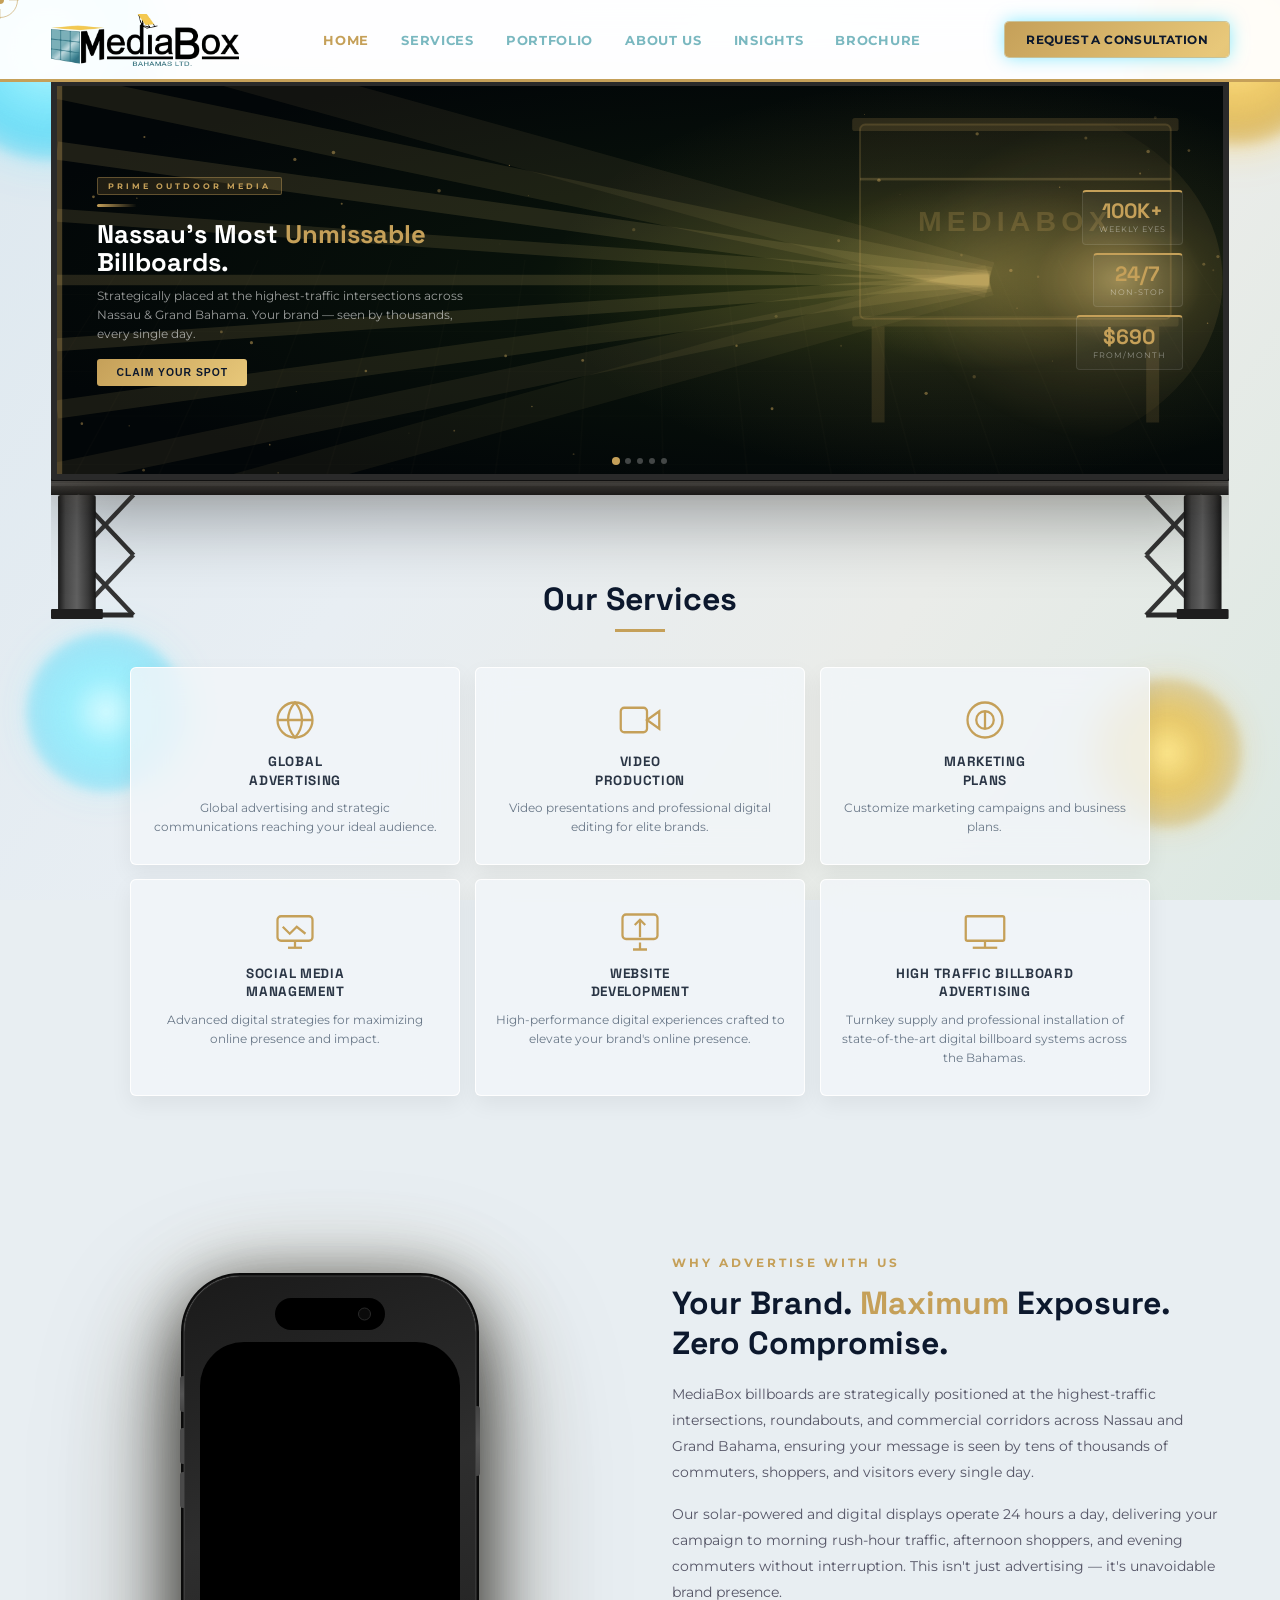
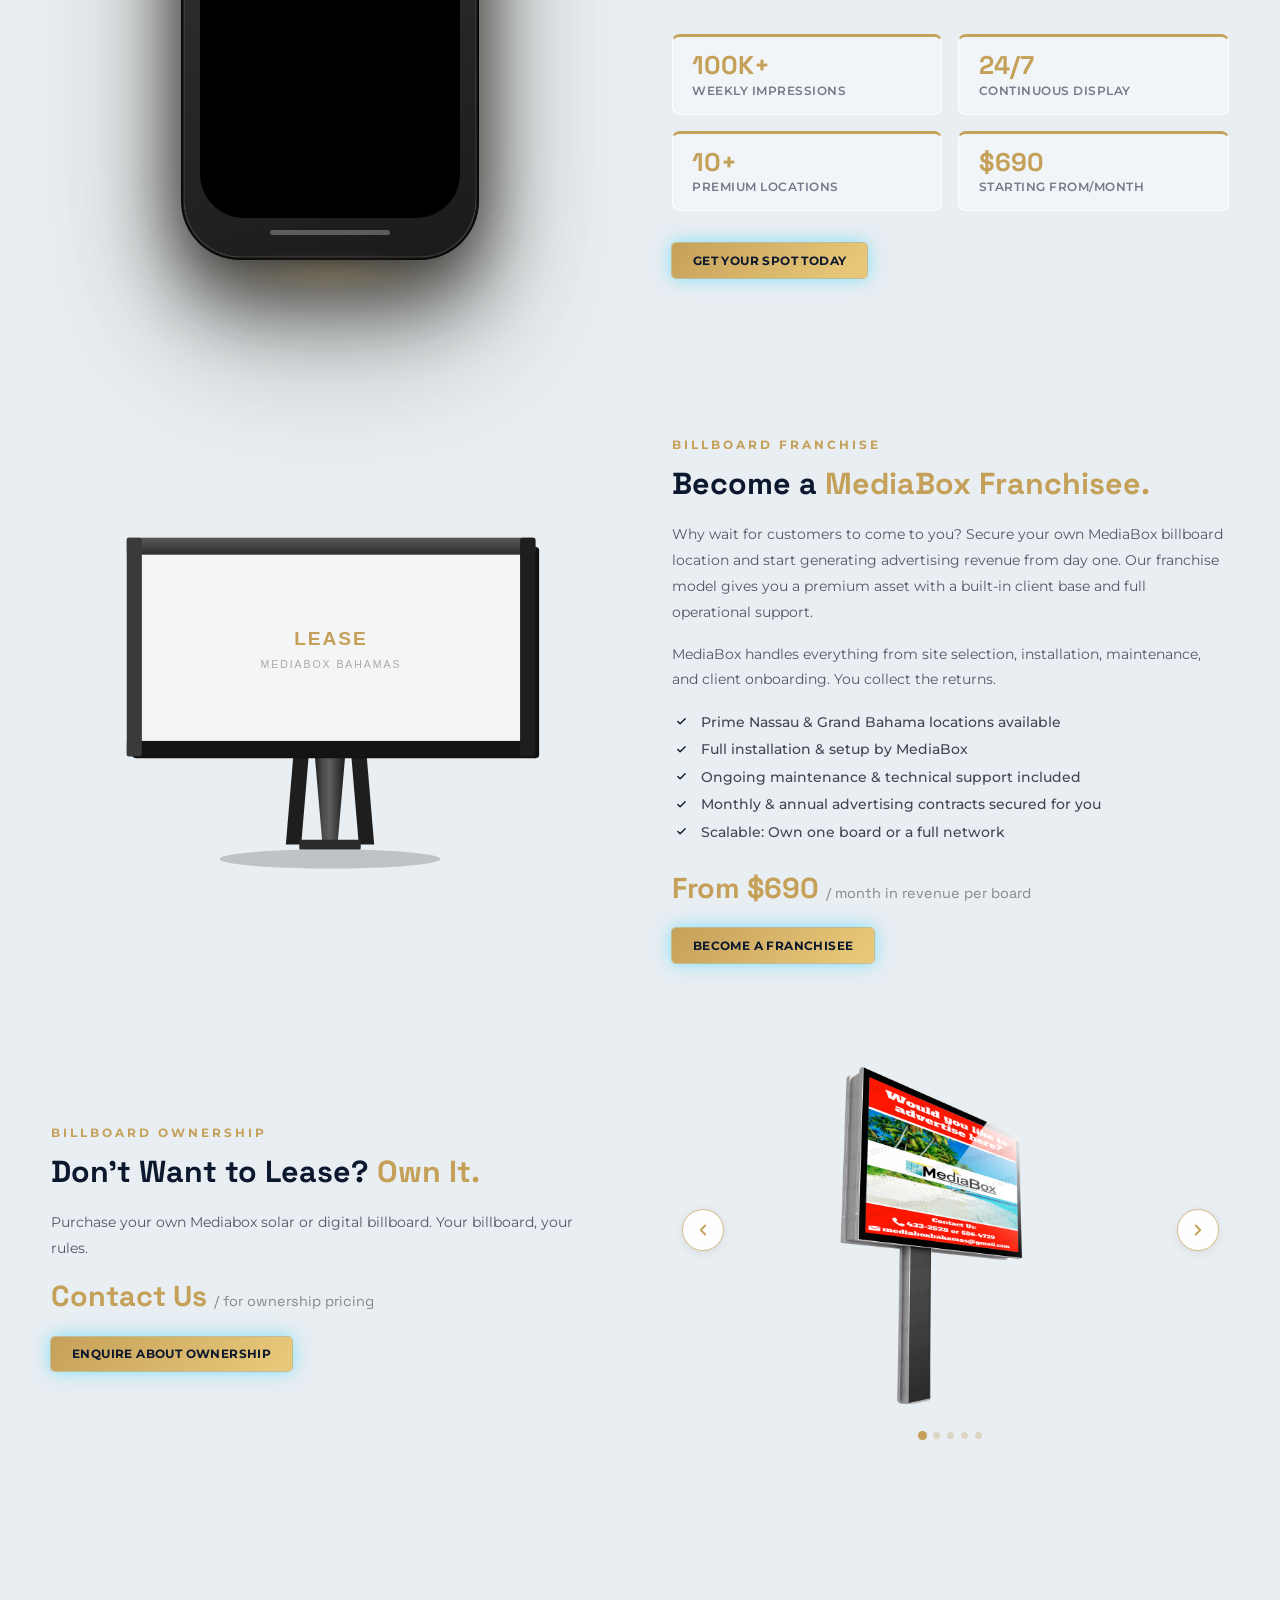
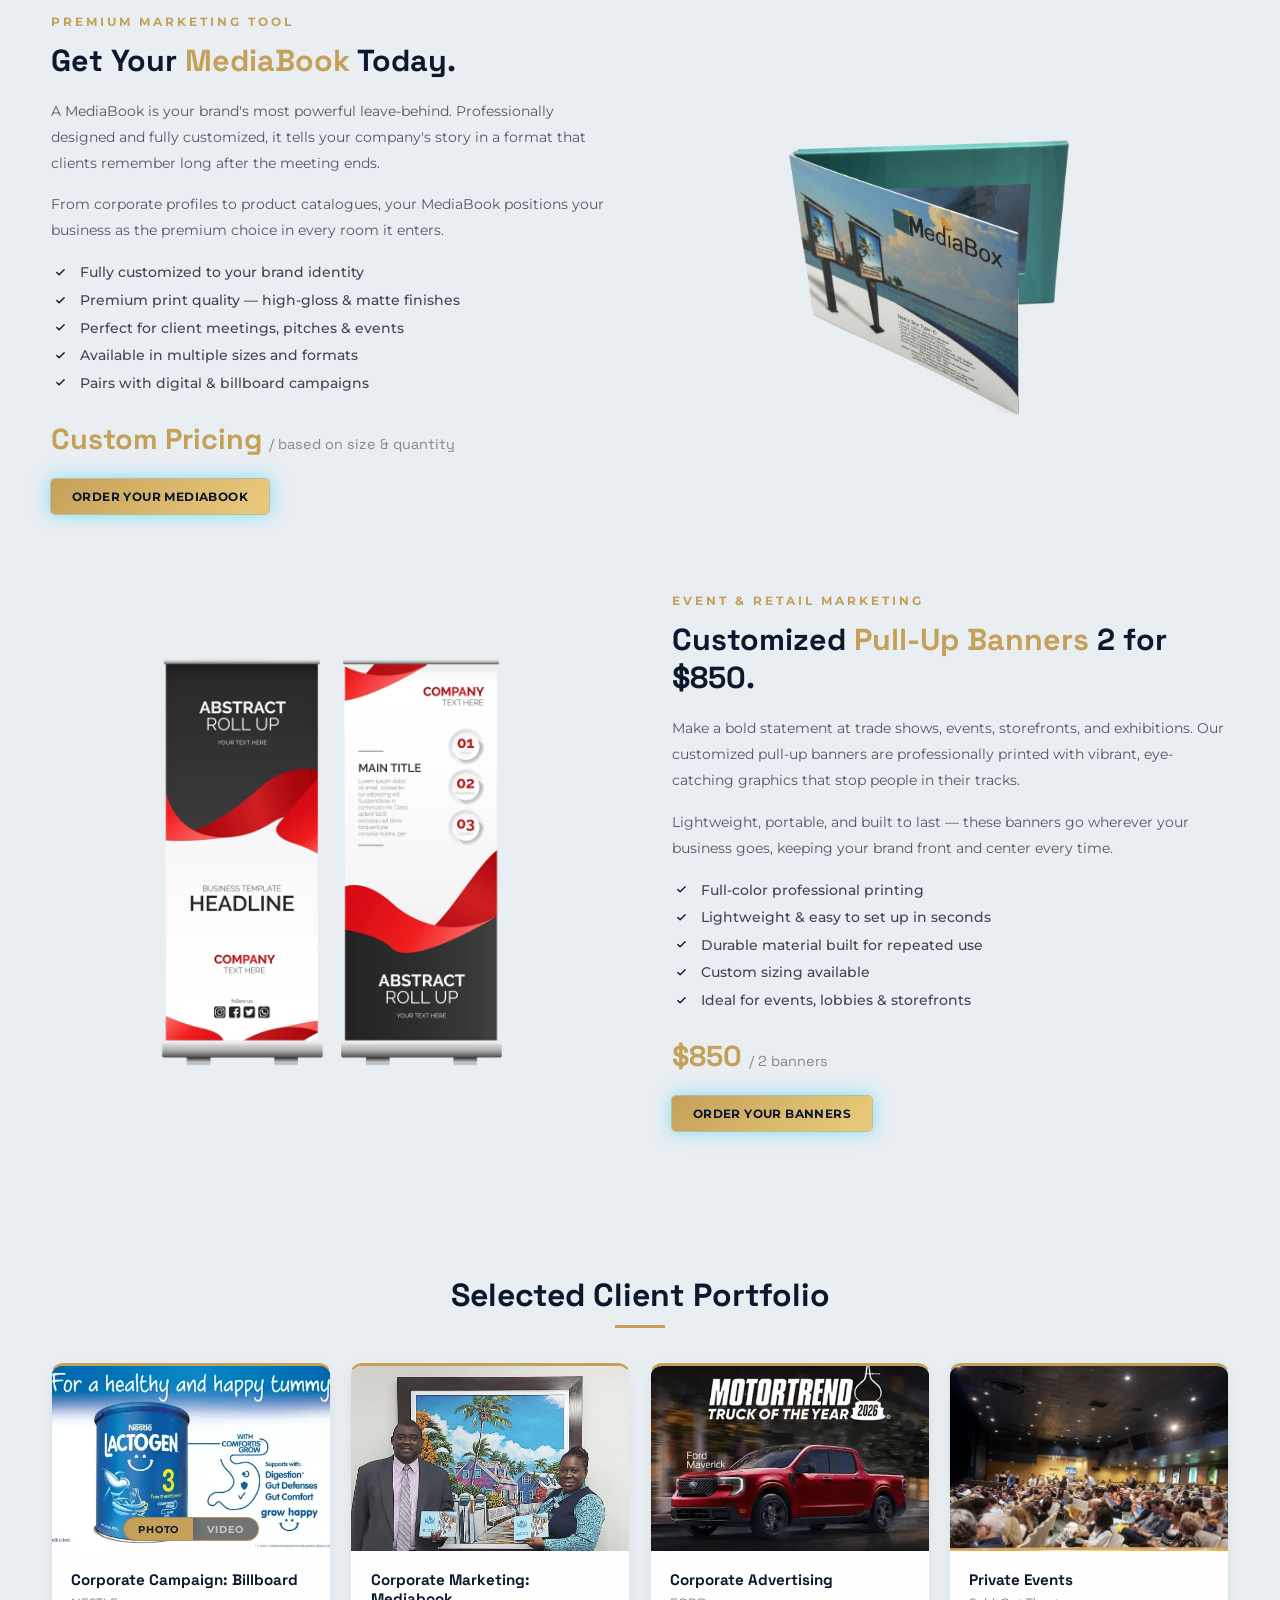
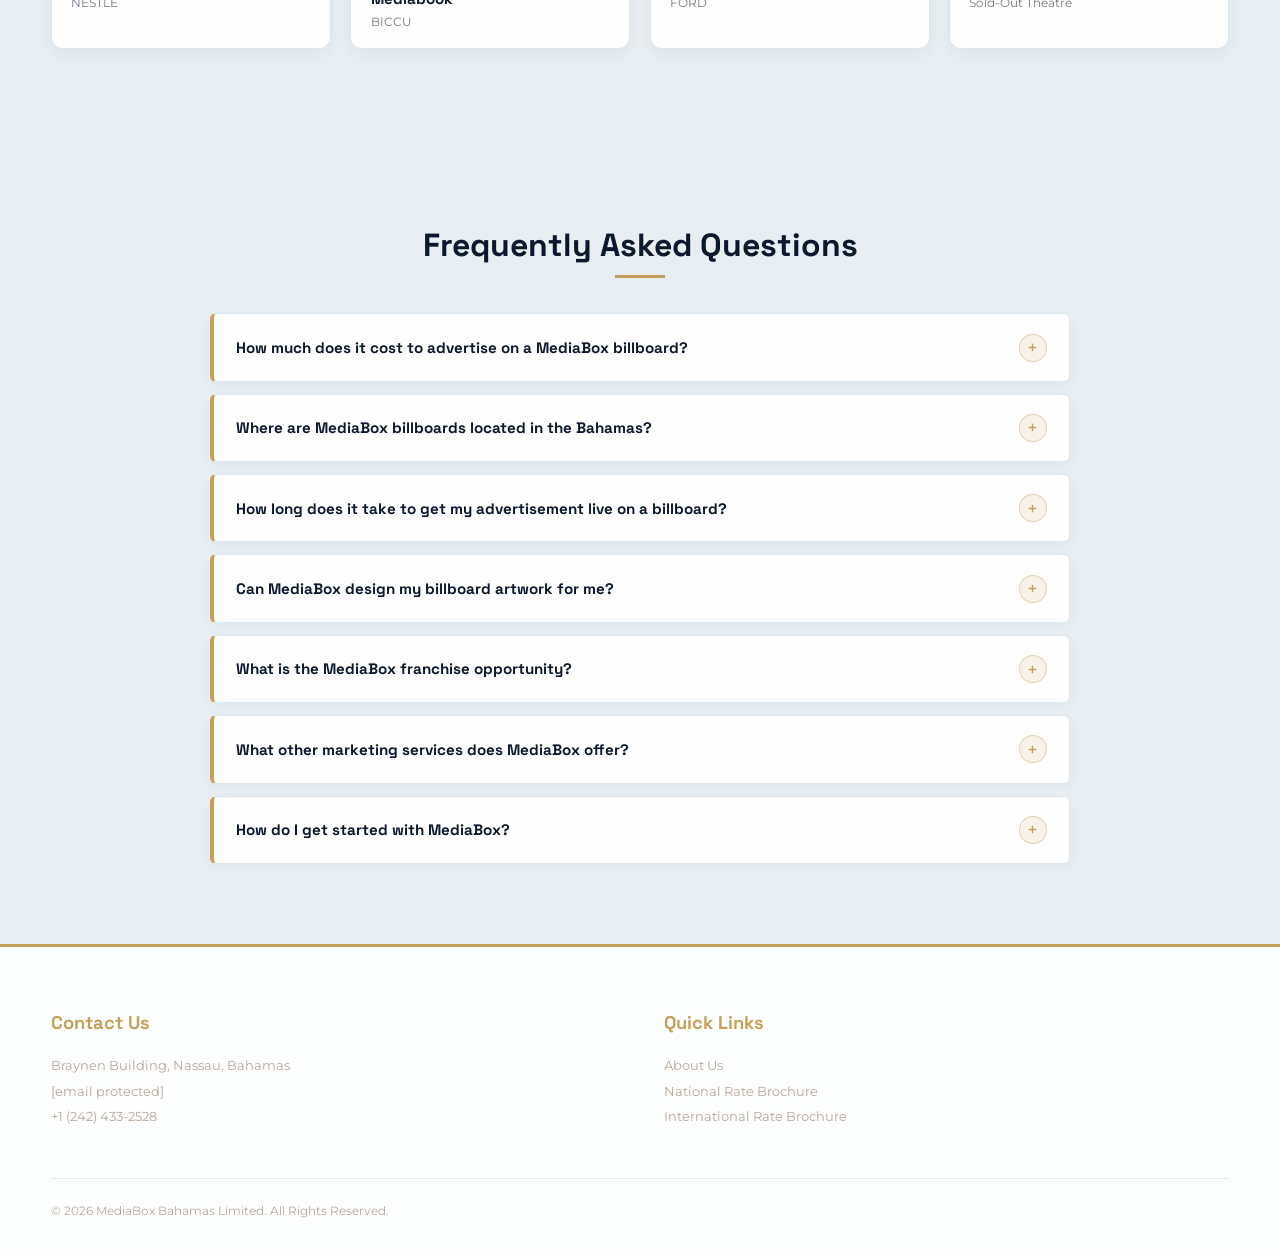
==== commit aec18962: "Update index.html" ====
--- a/index.html
+++ b/index.html
@@ -863,12 +863,7 @@
   <section class="portfolio" id="portfolio">
     <h2 class="sec-title">Selected Client Portfolio</h2>
     <div class="port-track">
-      <!-- BICCU — photo only -->
-      <article class="port-item">
-        <div class="prod-media-photo"><img src="BICCU.jpg" alt="BICCU Mediabook"></div>
-        <div class="port-info"><h4>Corporate Marketing: Mediabook</h4><p>BICCU</p></div>
-      </article>
-      <!-- NESTLE — photo + video toggle -->
+       <!-- NESTLE — photo + video toggle -->
       <article class="port-item">
         <div class="prod-media-video">
           <img src="Nestle.webp" alt="Nestle Billboard">
@@ -879,6 +874,11 @@
           </div>
         </div>
         <div class="port-info"><h4>Corporate Campaign: Billboard</h4><p>NESTLE</p></div>
+      </article>
+      <!-- BICCU — photo only -->
+      <article class="port-item">
+        <div class="prod-media-photo"><img src="BICCU.jpg" alt="BICCU Mediabook"></div>
+        <div class="port-info"><h4>Corporate Marketing: Mediabook</h4><p>BICCU</p></div>
       </article>
       <!-- FORD — photo only -->
       <article class="port-item">
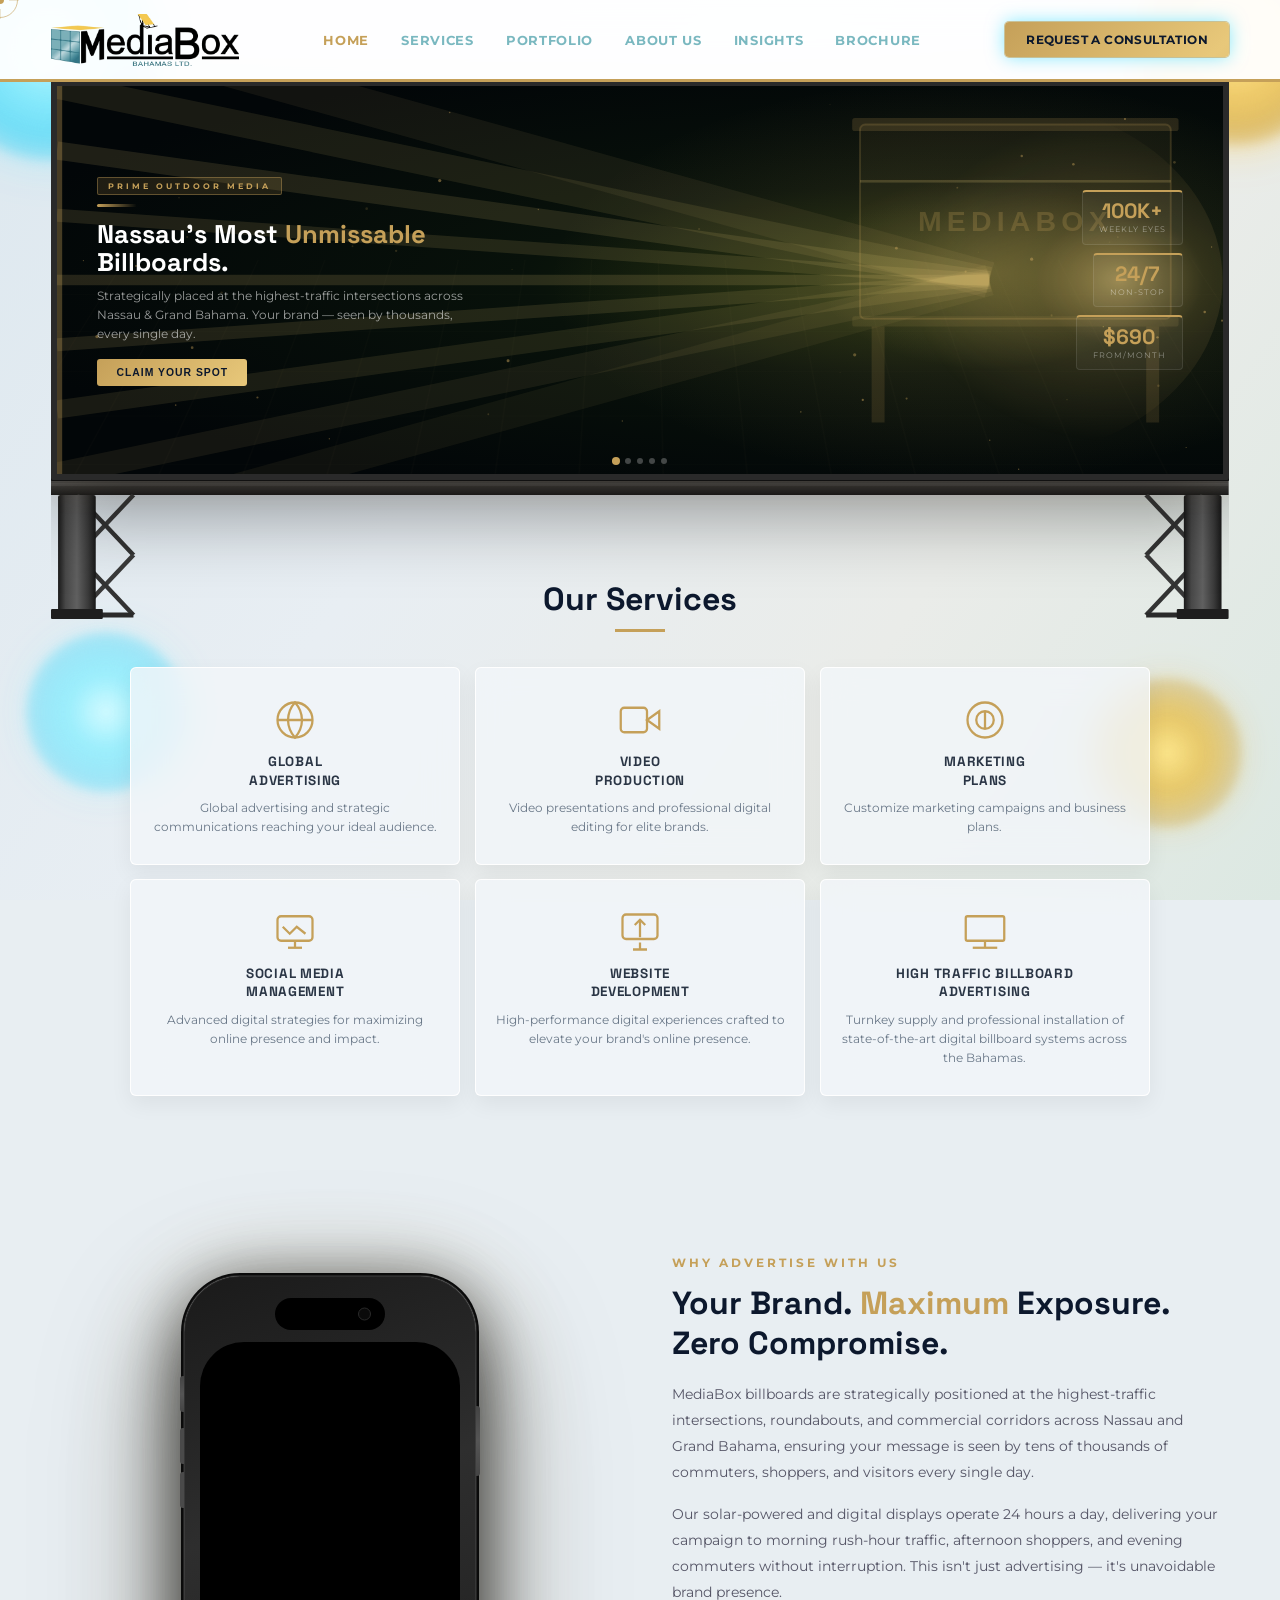
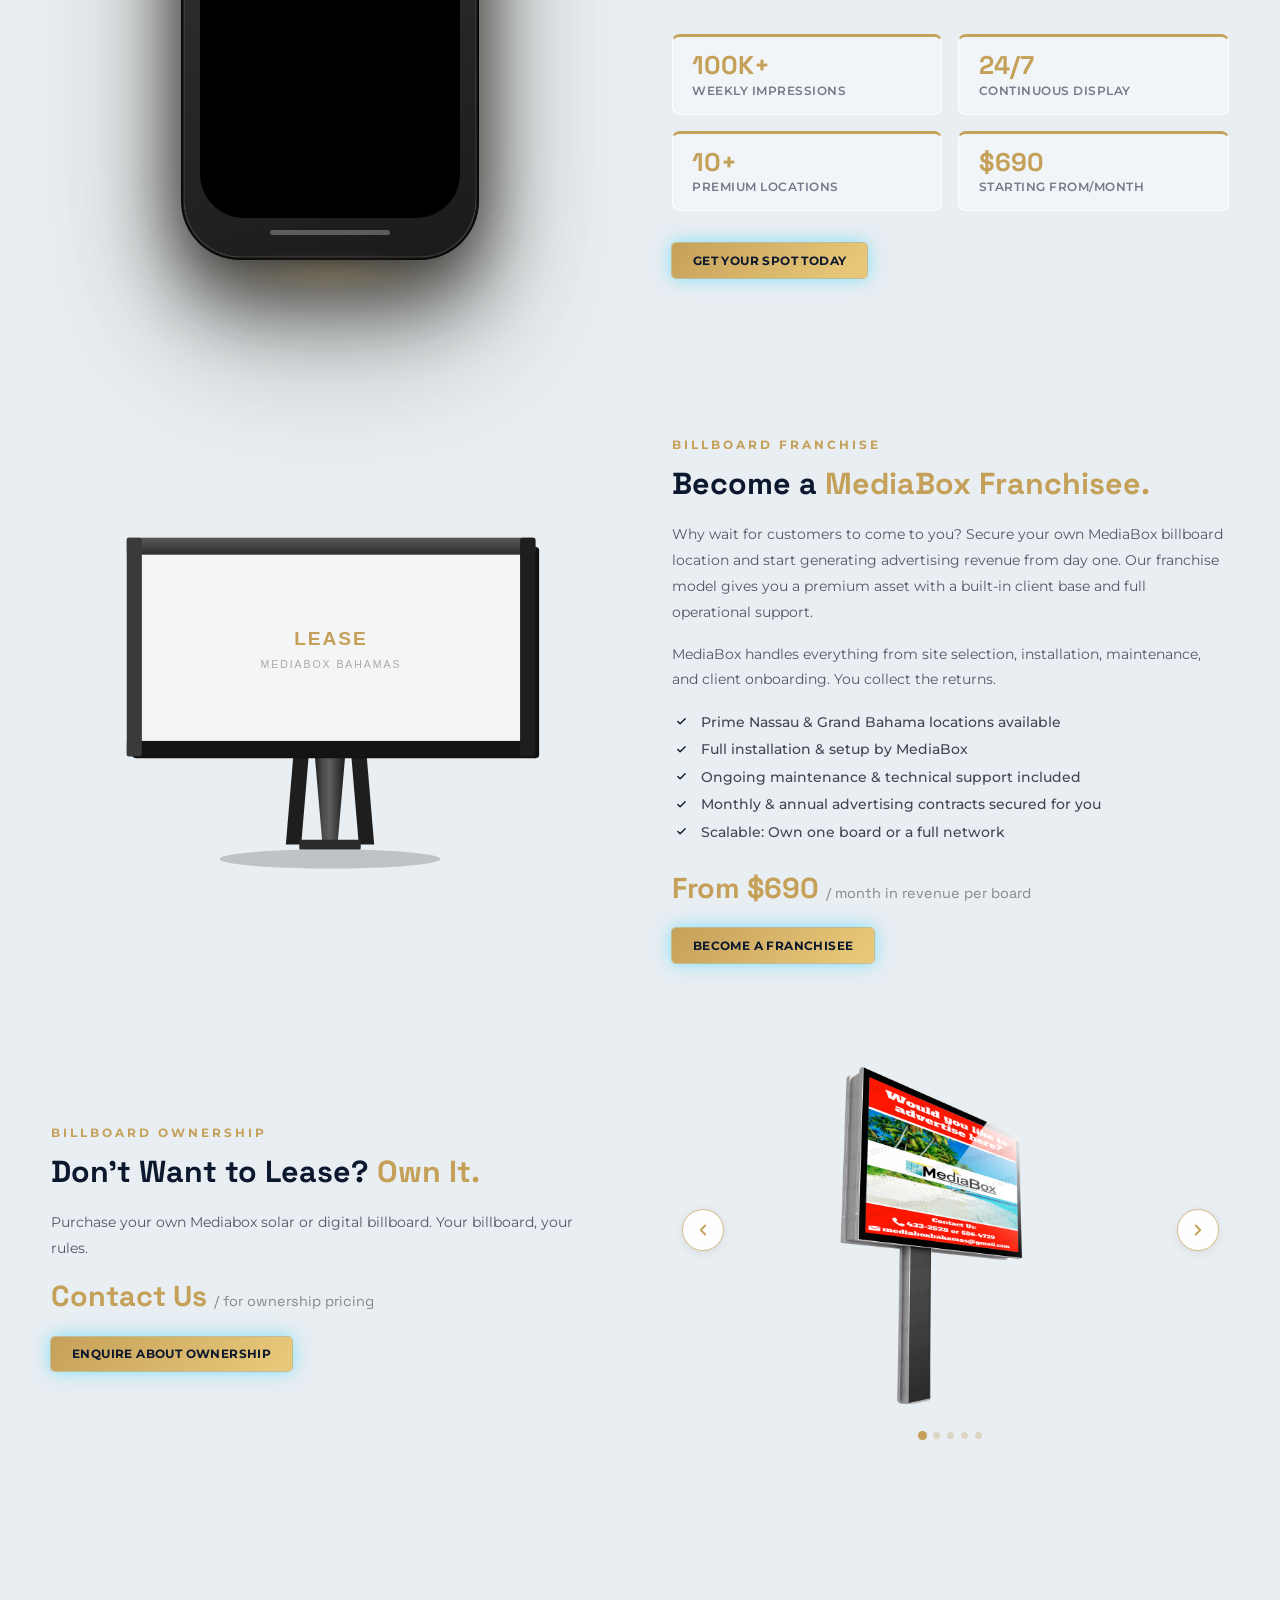
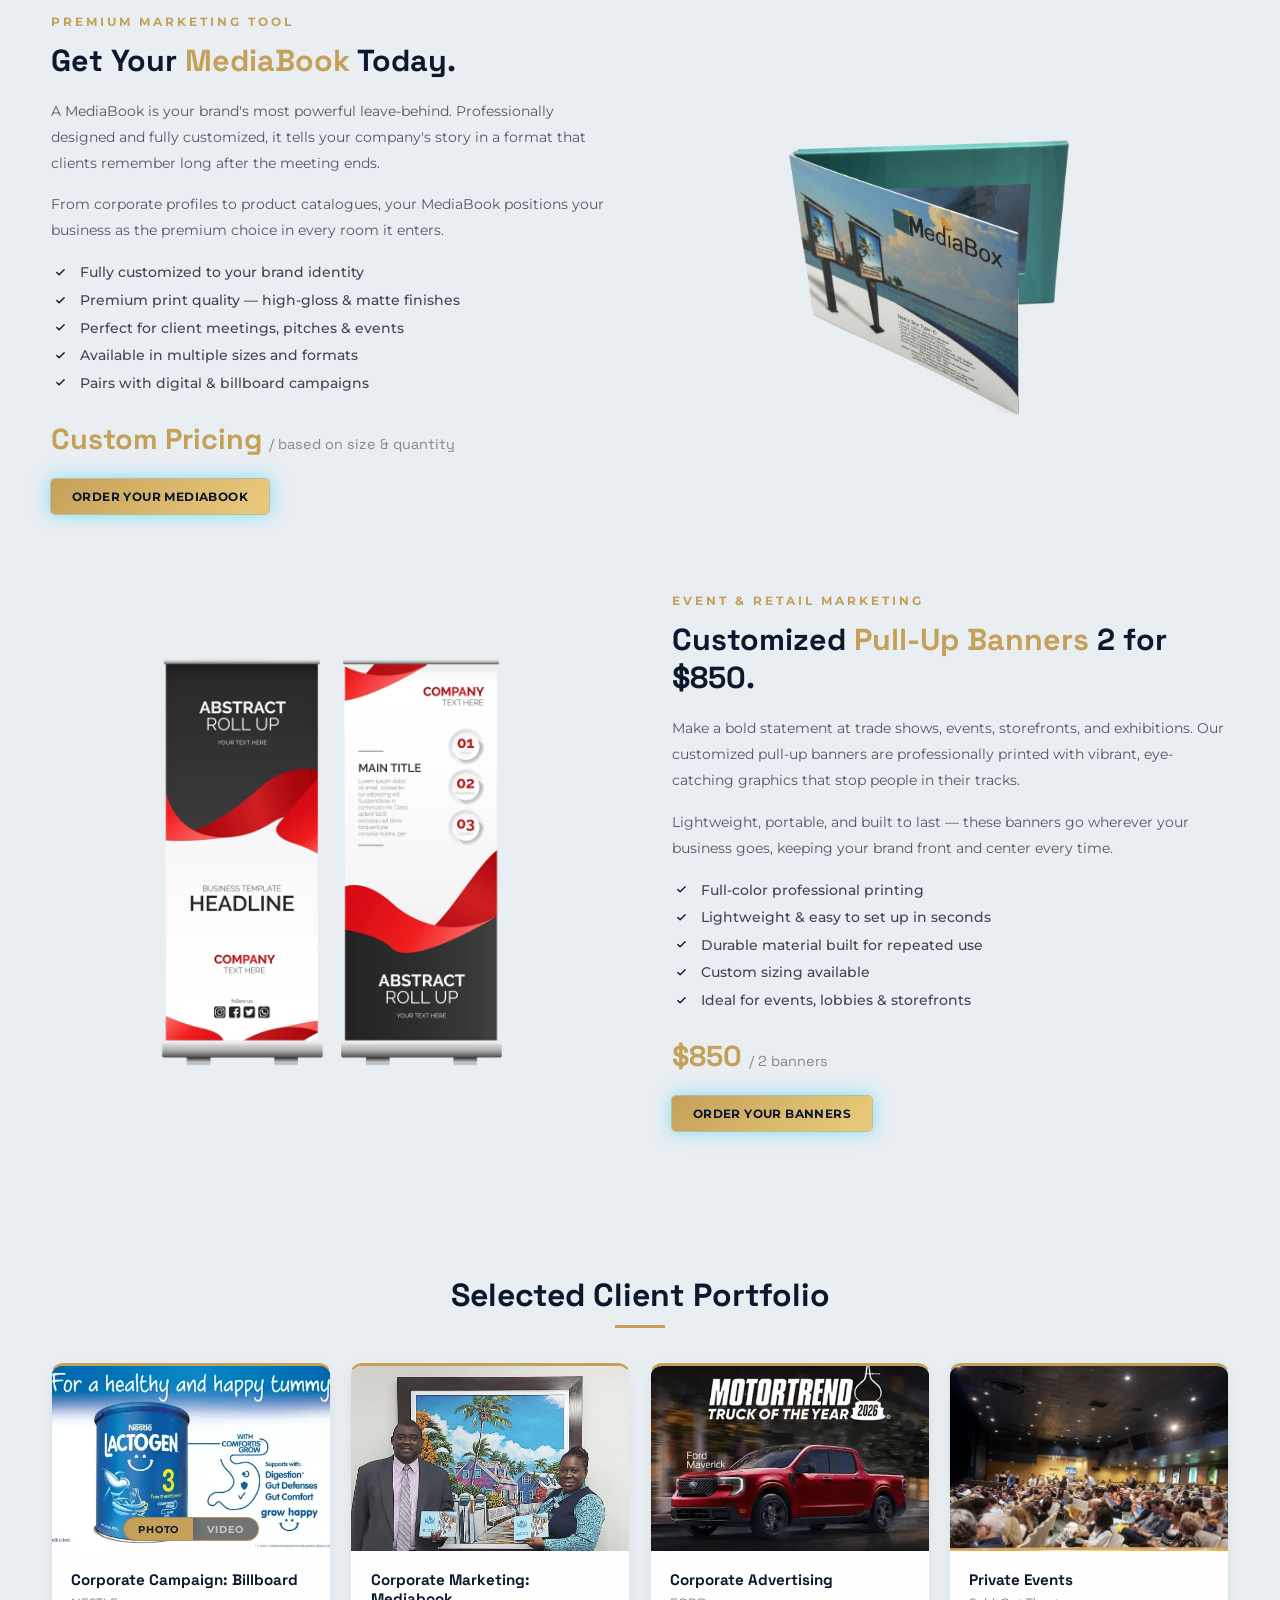
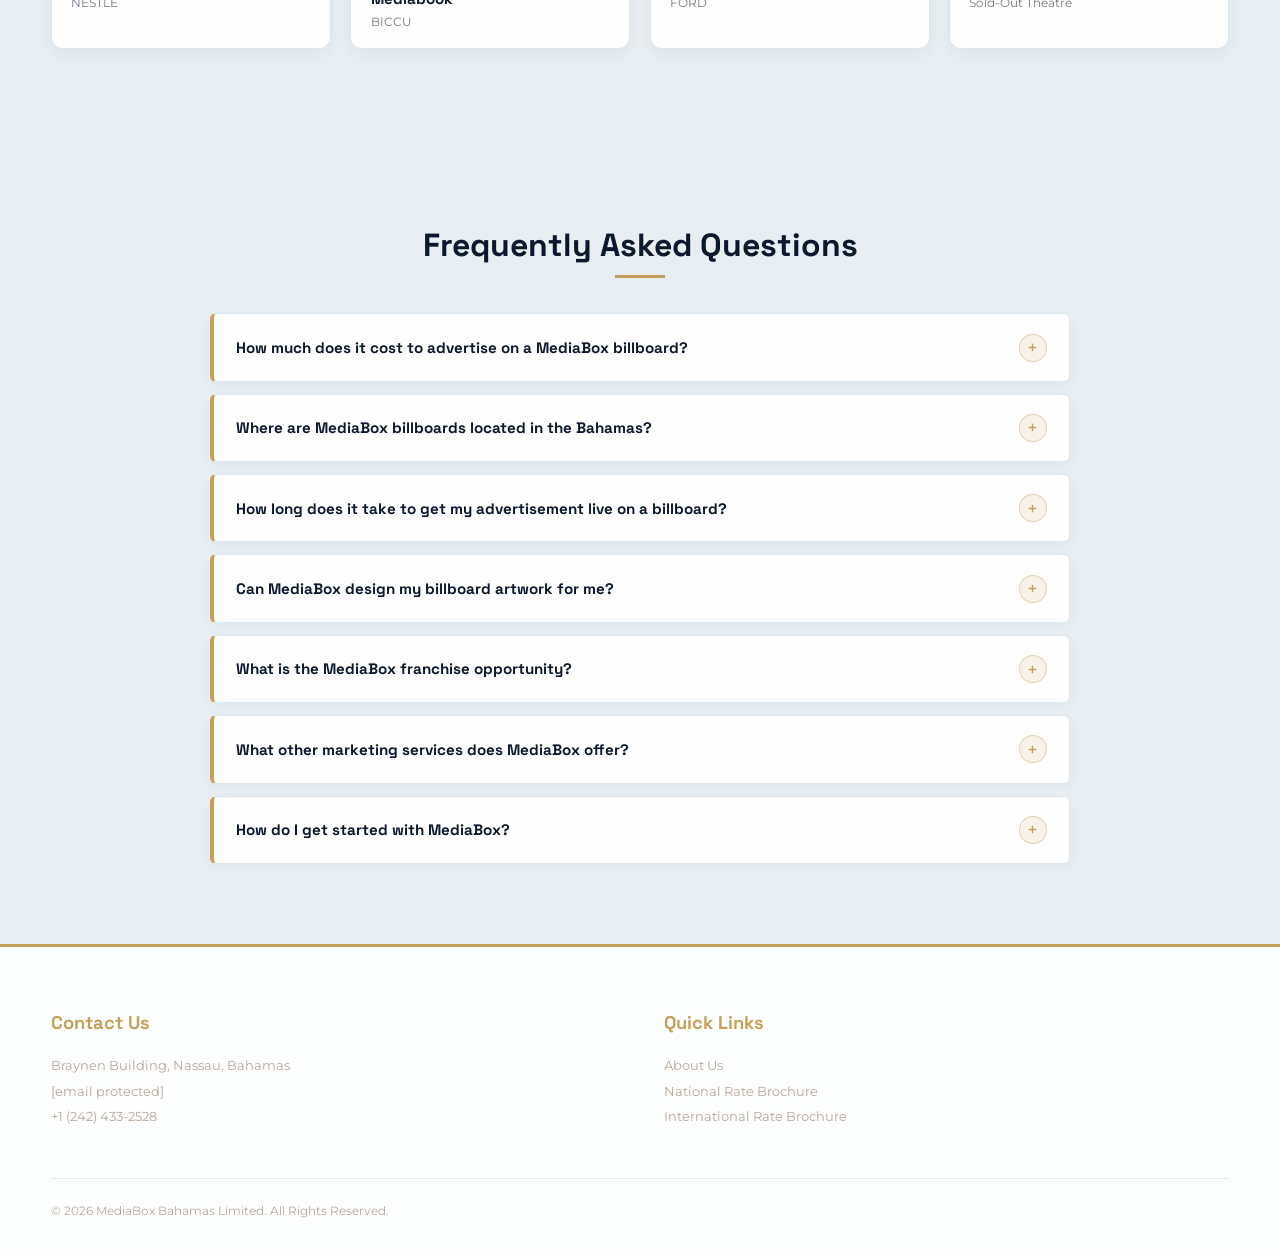
==== commit 6845d03c: "chnage made" ====
--- a/index.html
+++ b/index.html
@@ -813,7 +813,7 @@
     </div>
   </section>
 
-  <!-- MEDIABOOK + PULL-UP BANNERS — moved above portfolio -->
+  <!-- MEDIABOOK + PULL-UP BANNERS —-->
   <section class="mktg-section">
     <div class="mktg-inner">
       <!-- MediaBook: text LEFT, image RIGHT -->
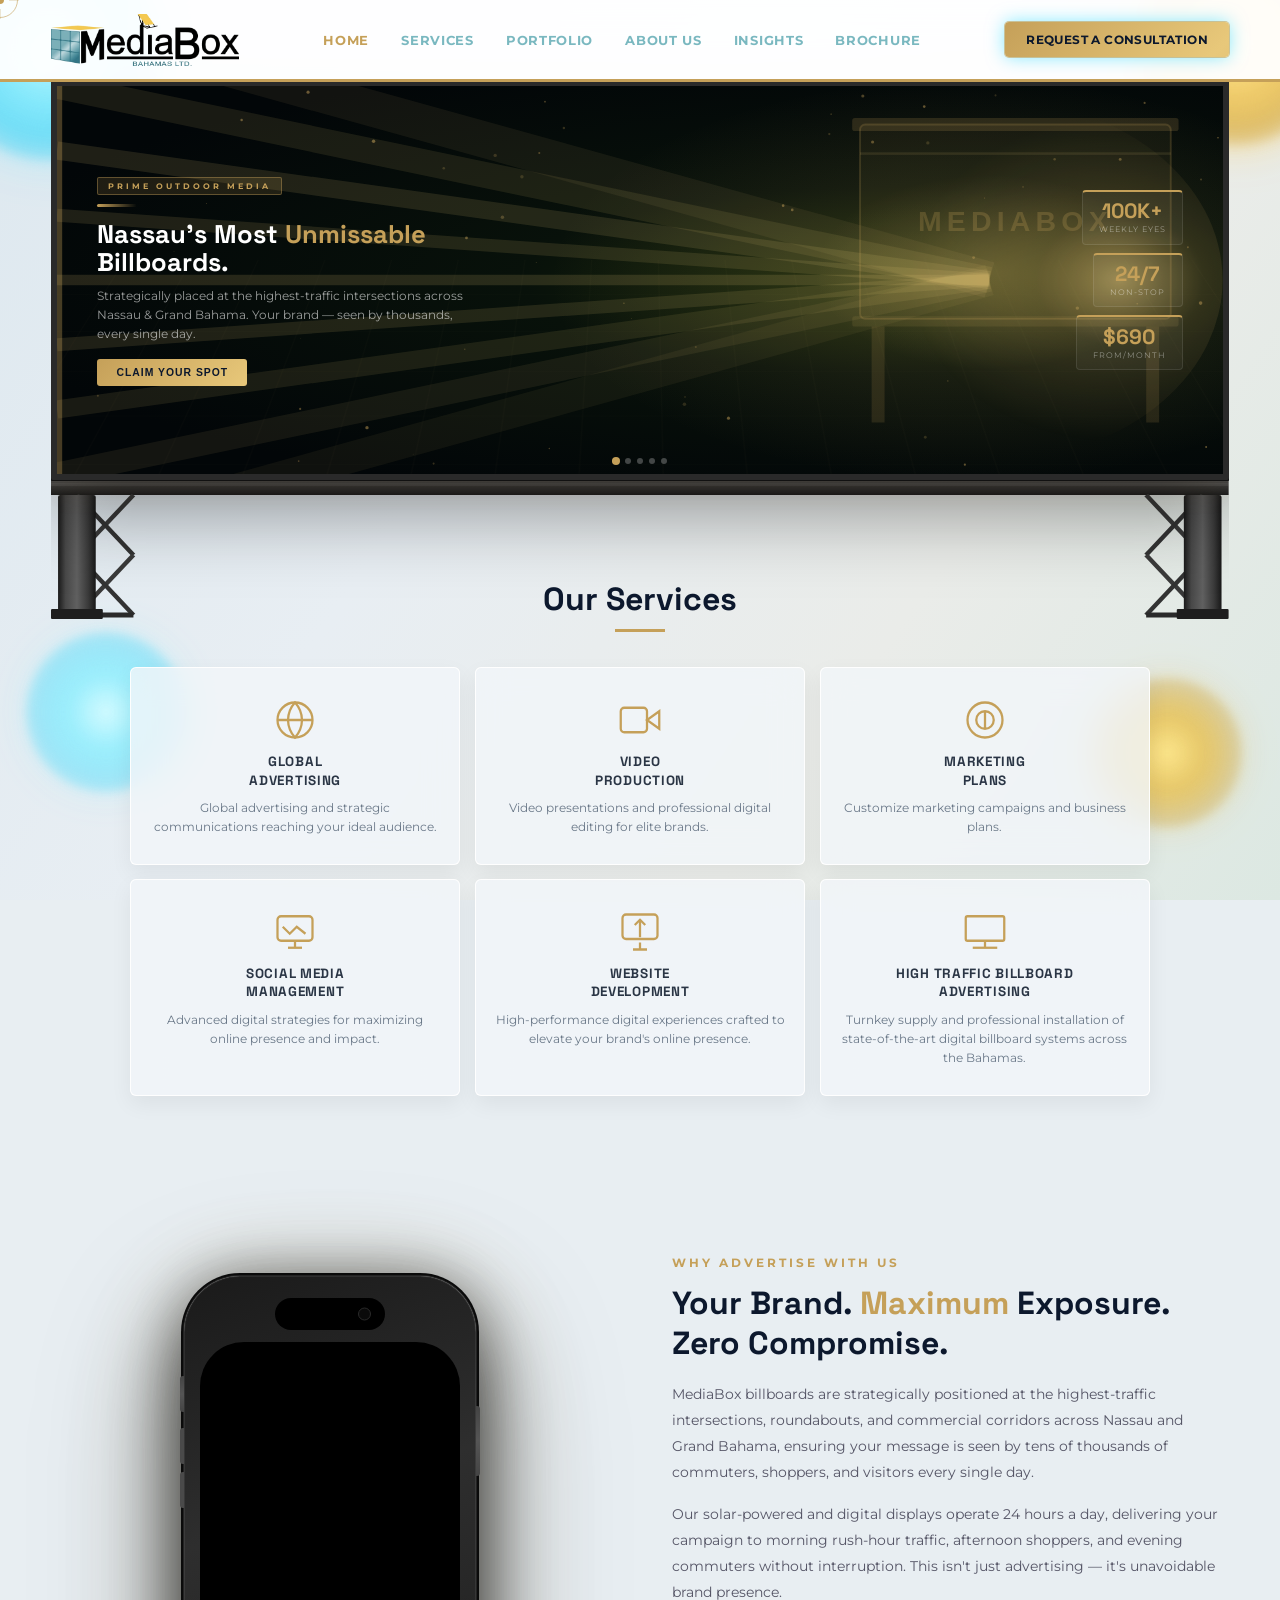
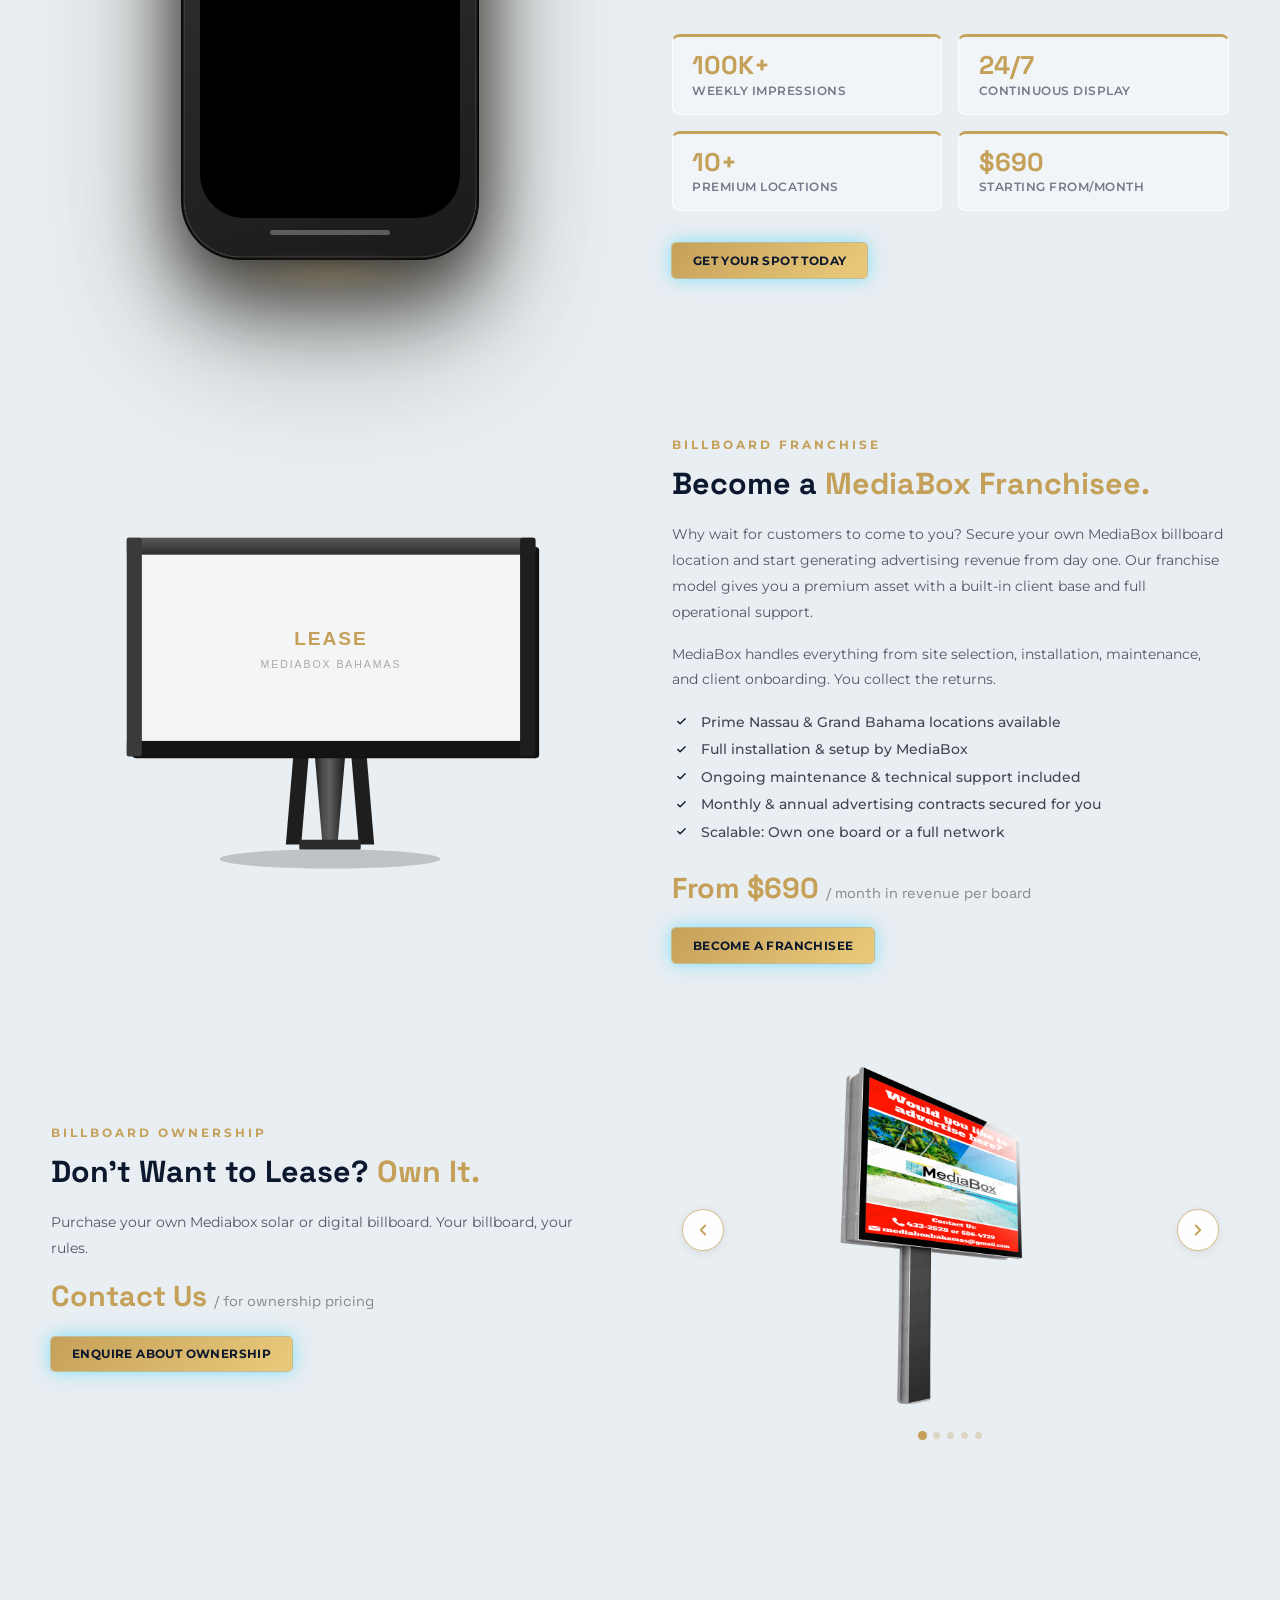
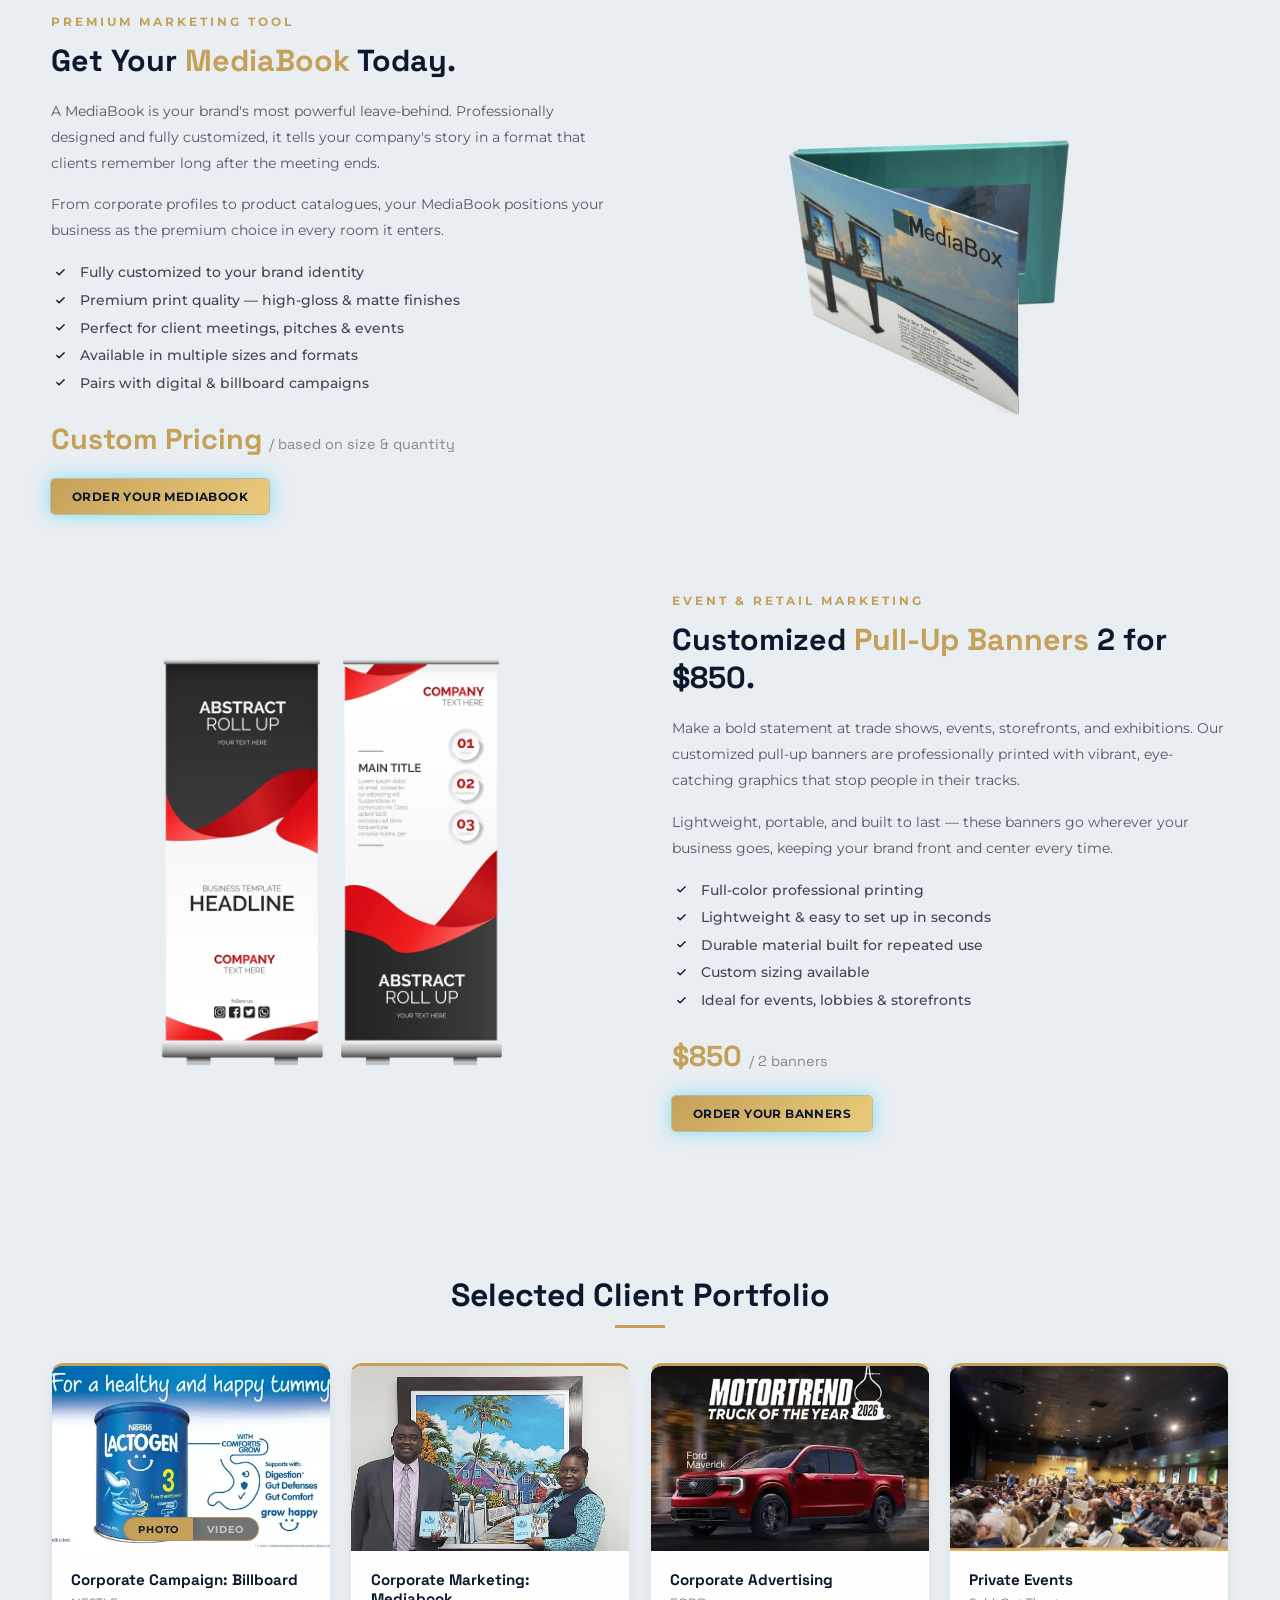
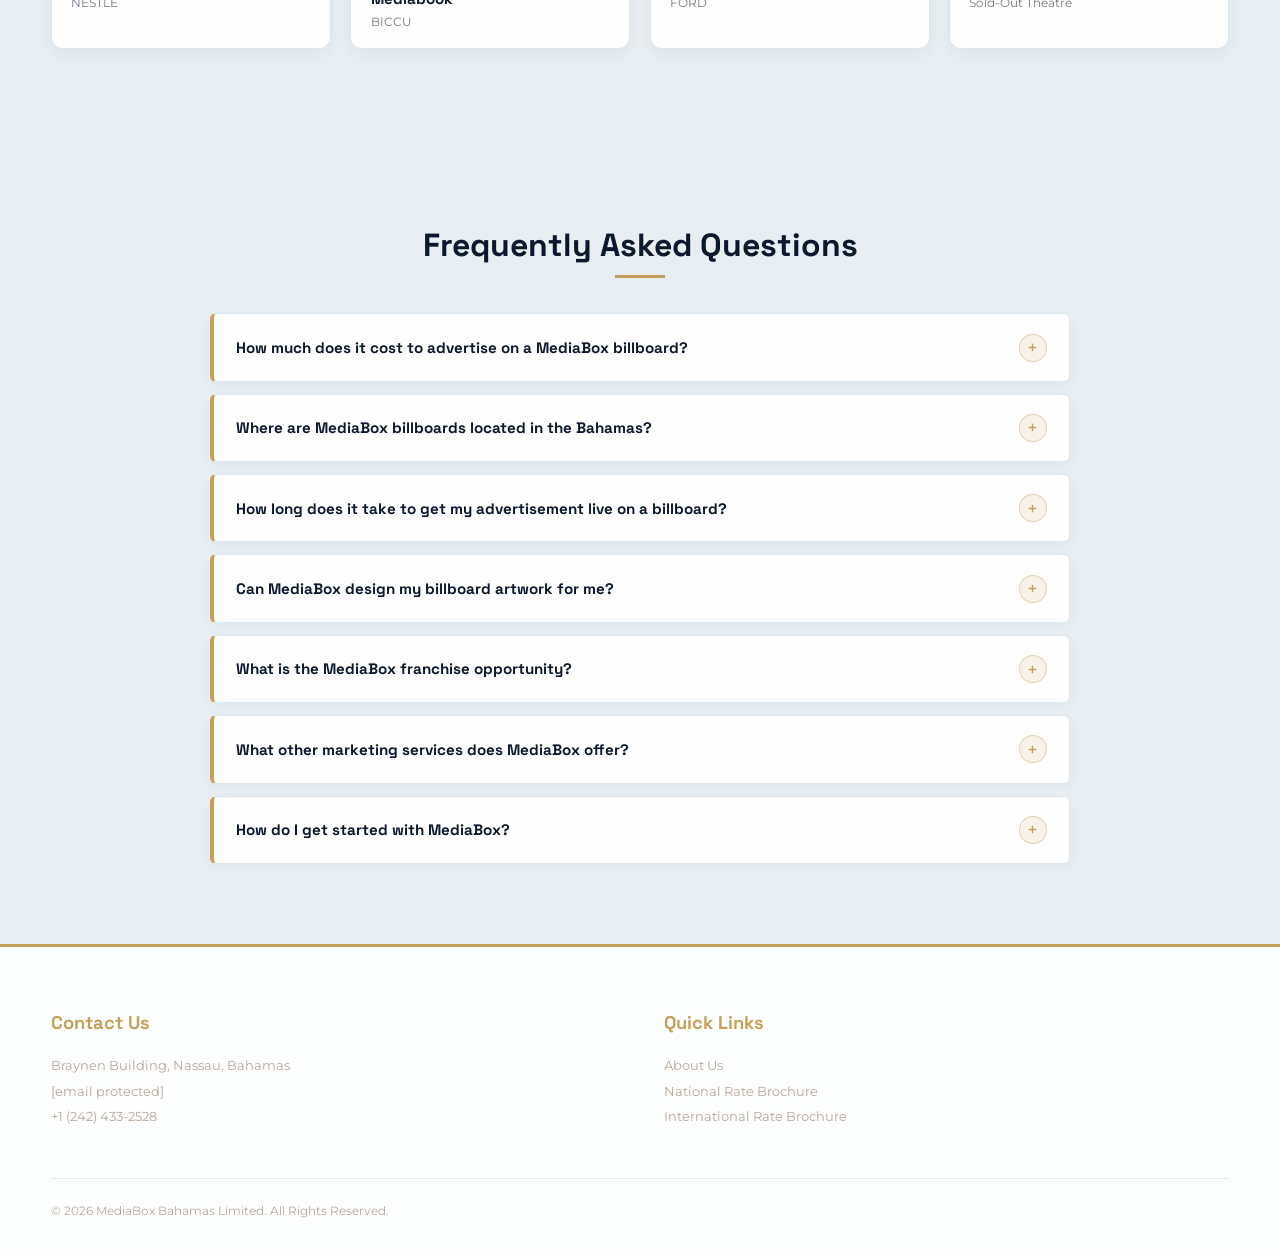
==== commit 49e24365: "Update index.html" ====
--- a/index.html
+++ b/index.html
@@ -5,7 +5,7 @@
   <link rel="icon" type="image/x-icon" href="favicon.ico">
   <meta name="google-site-verification" content="VMrW49pUqyfkak5b_mJtNE1yLcNcLhhwig2WNGxAjas" />
   <meta name="viewport" content="width=device-width, initial-scale=1.0">
-  <title>MediaBox Bahamas | Corporate Excellence</title>
+  <title>MediaBox Bahamas Limited| Corporate Excellence</title>
   <link rel="canonical" href="https://mediaboxbahamas.com/" />
   <link href="https://fonts.googleapis.com/css2?family=Space+Grotesk:wght@400;700&family=Montserrat:wght@400;600;700&display=swap" rel="stylesheet">
   <style>
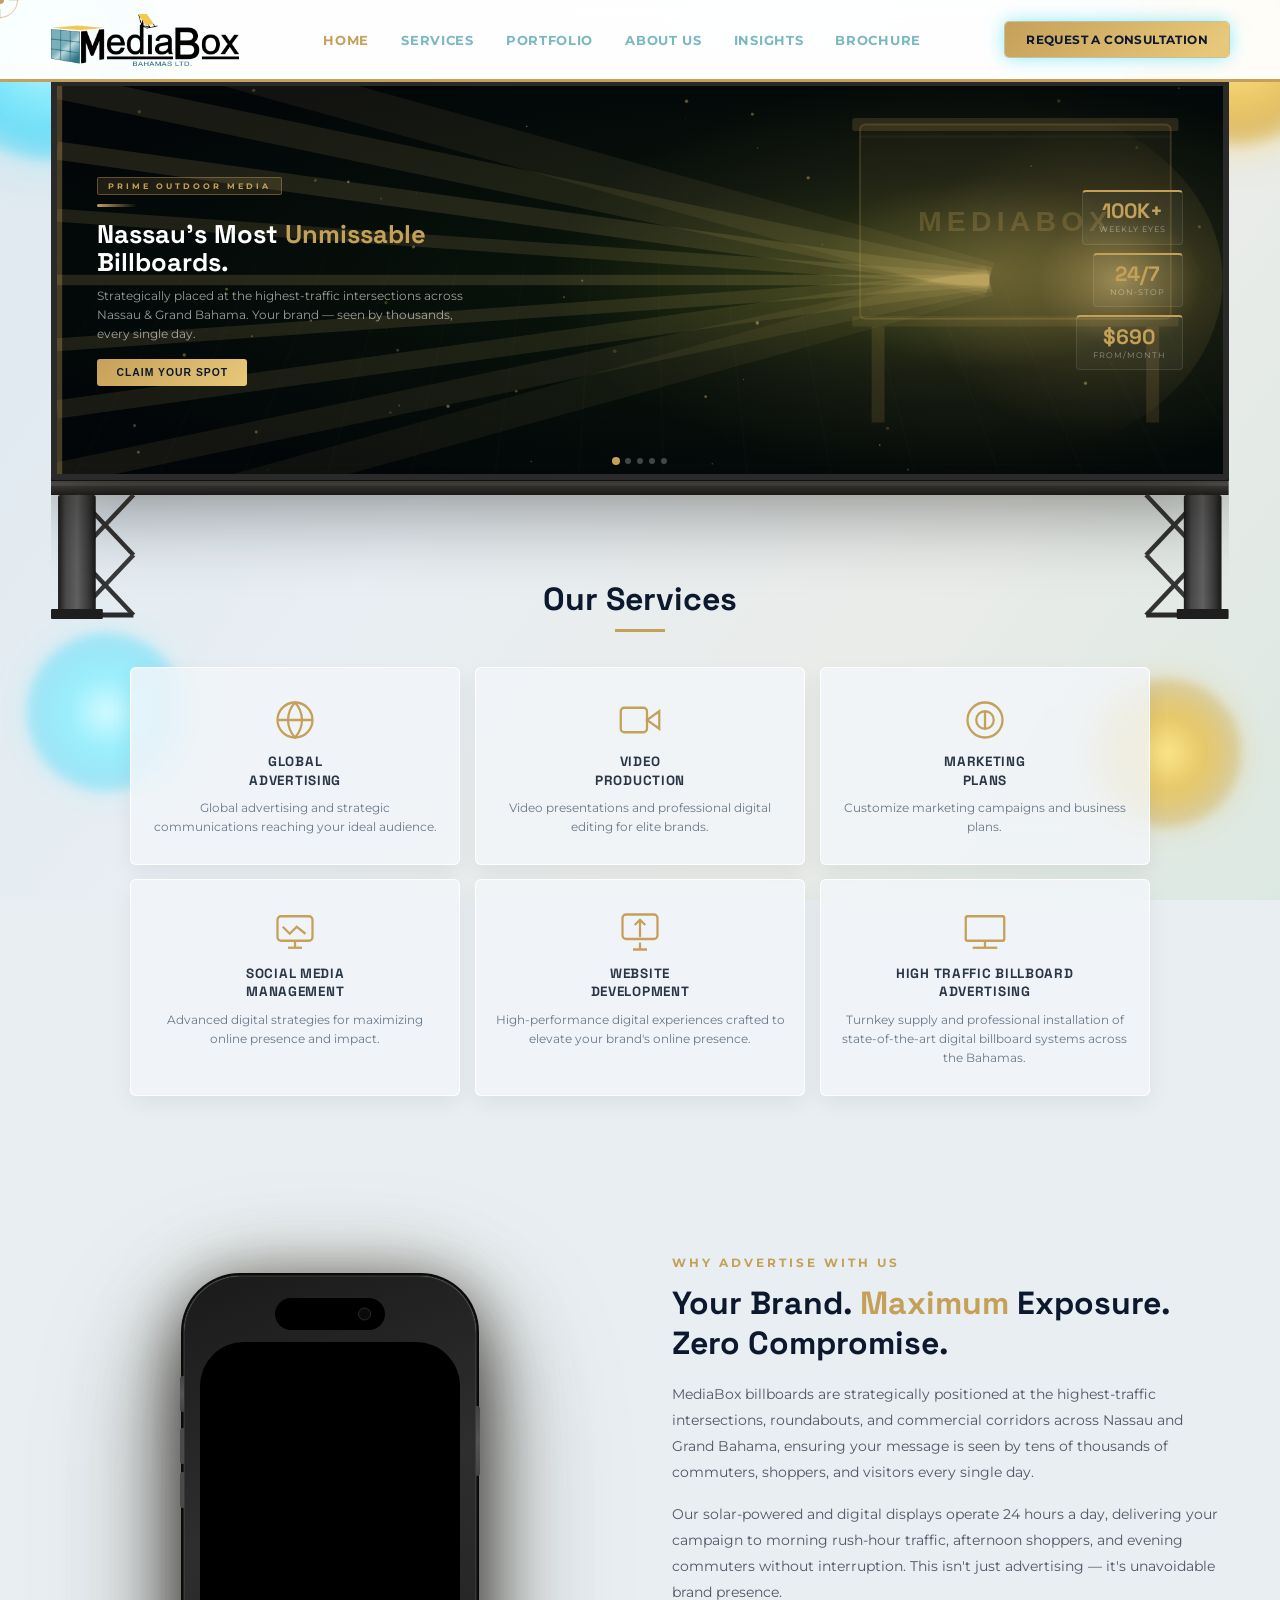
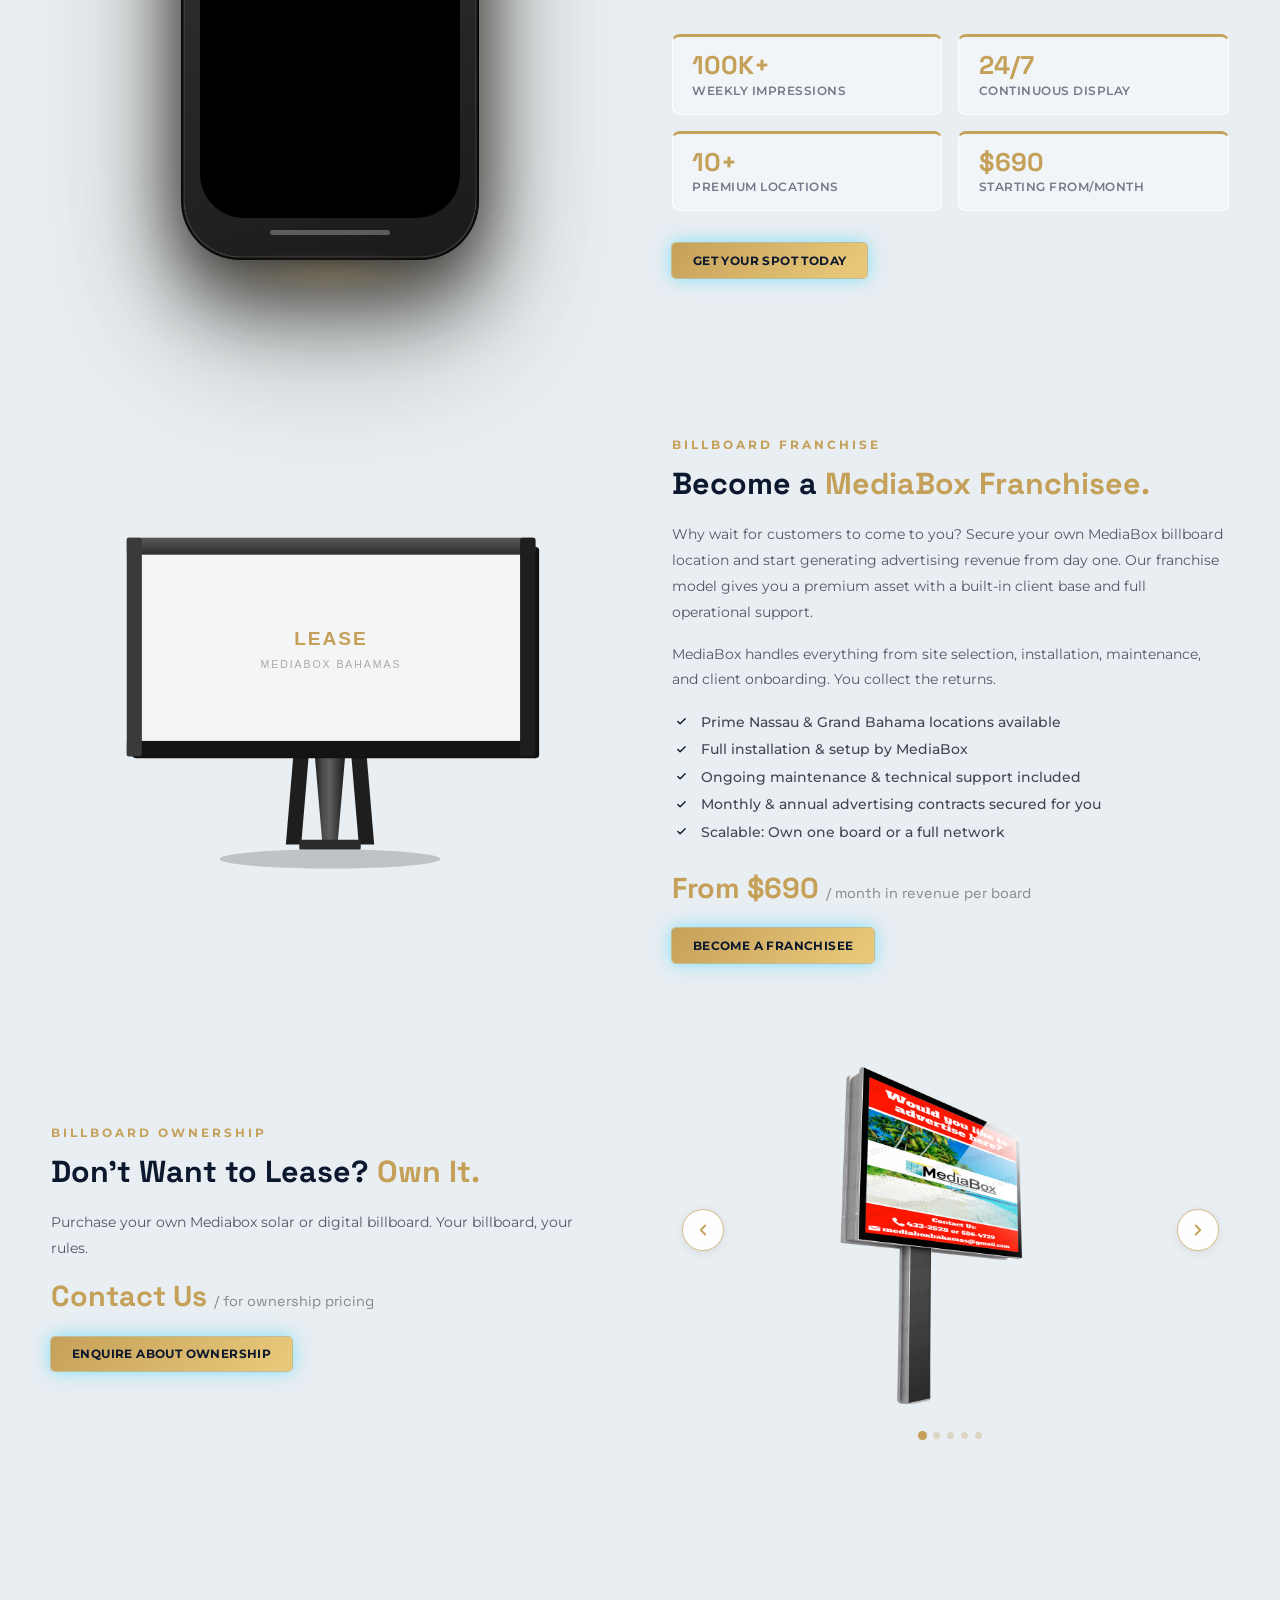
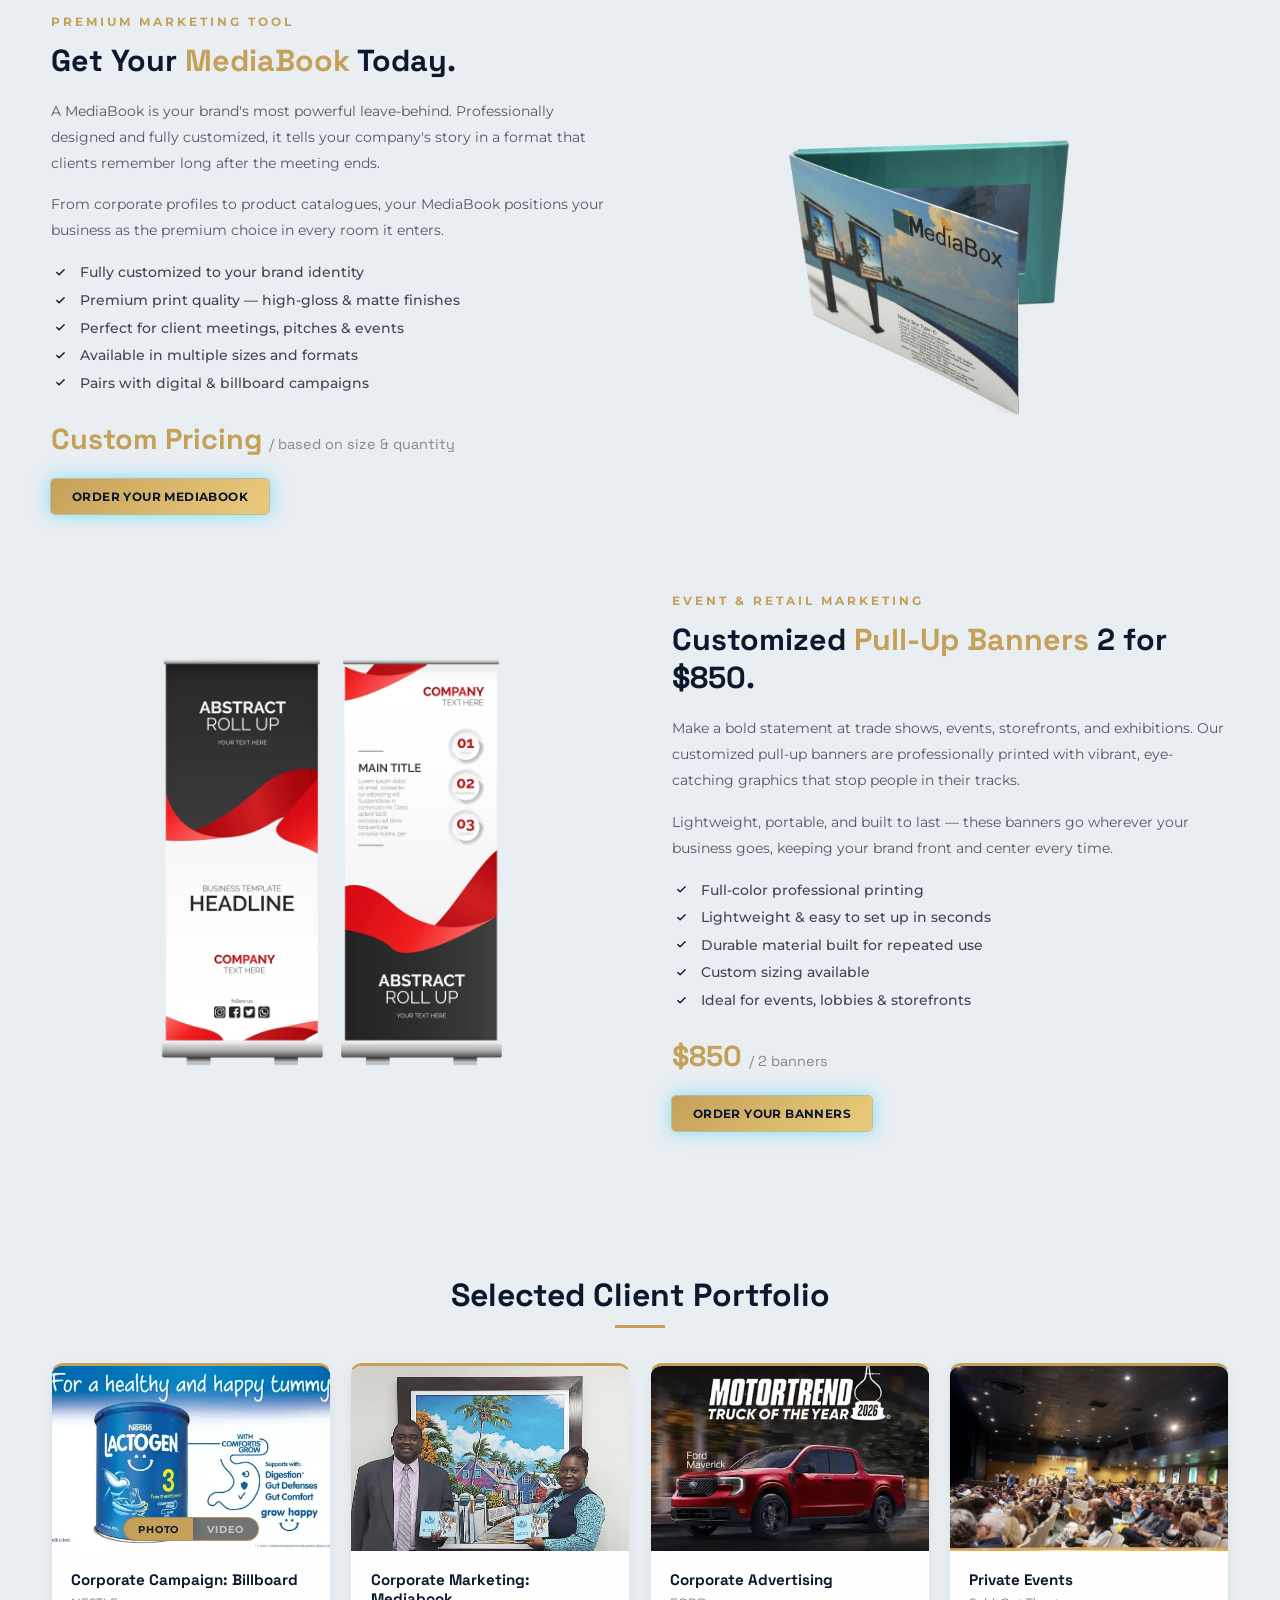
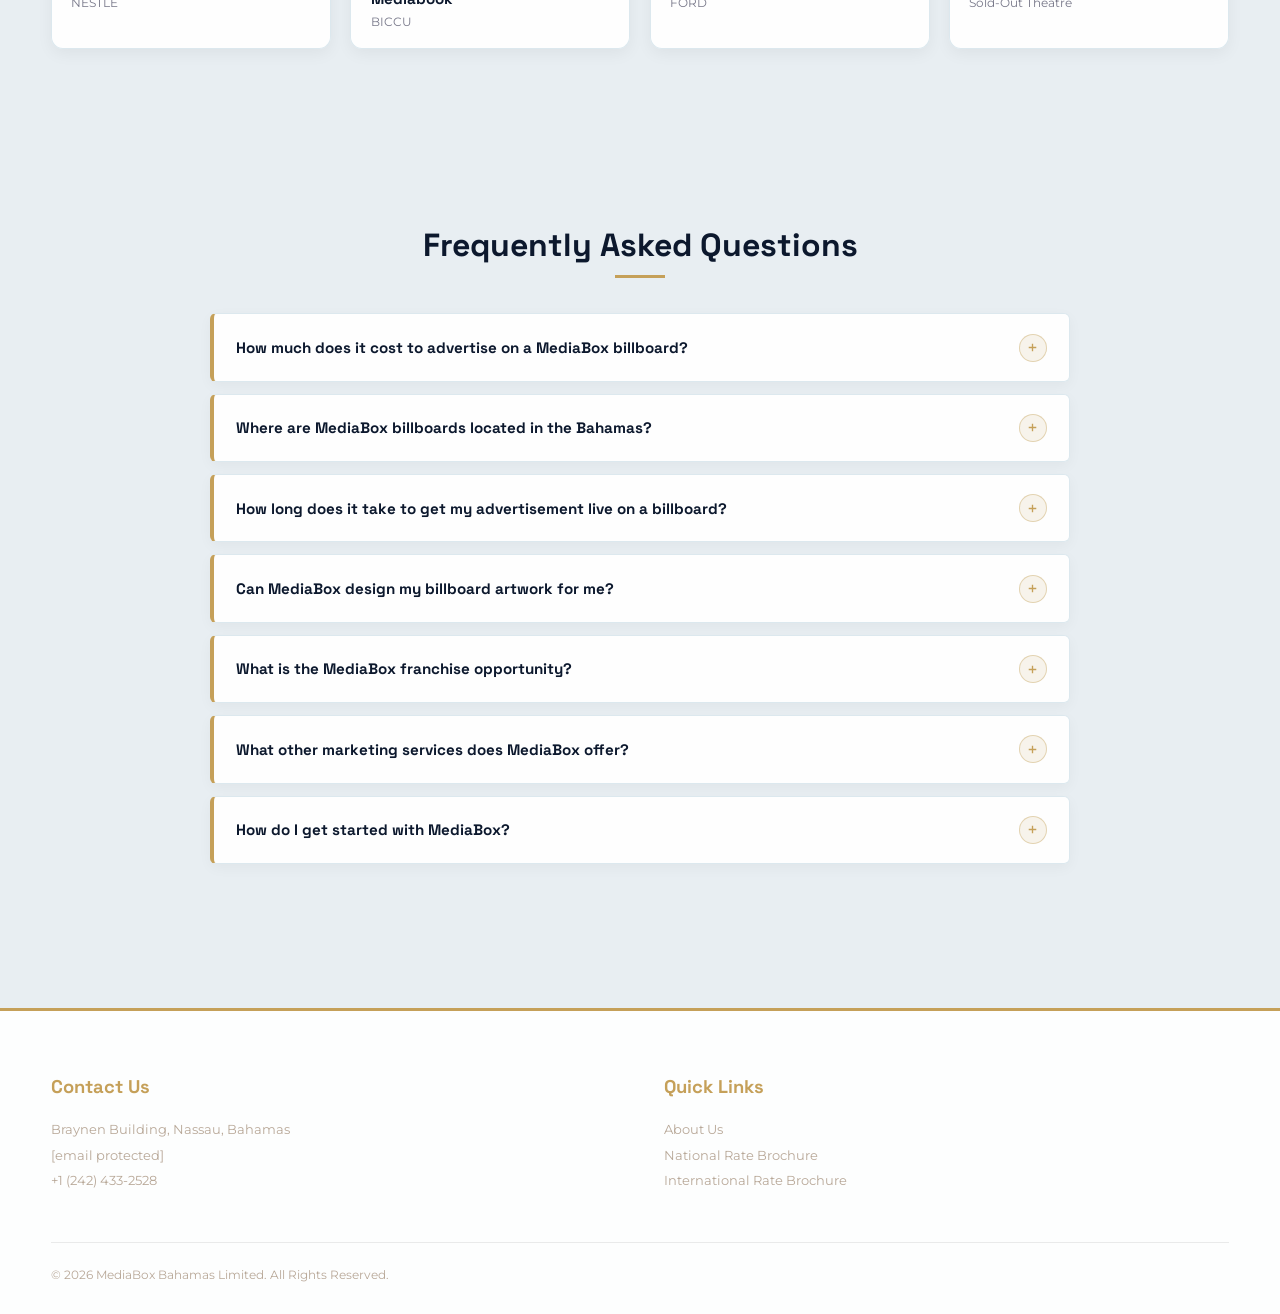
==== commit 600a7af0: "update" ====
--- a/index.html
+++ b/index.html
@@ -8,256 +8,8 @@
   <title>MediaBox Bahamas Limited| Corporate Excellence</title>
   <link rel="canonical" href="https://mediaboxbahamas.com/" />
   <link href="https://fonts.googleapis.com/css2?family=Space+Grotesk:wght@400;700&family=Montserrat:wght@400;600;700&display=swap" rel="stylesheet">
-  <style>
-    *, *::before, *::after { cursor: none !important; }
-    a, button, [onclick], label, select, input, textarea { cursor: none !important; }
-
-    #cursor-dot { position:fixed; width:8px; height:8px; background:#c5a059; border-radius:50%; pointer-events:none; z-index:99999; transform:translate(-50%,-50%); transition:transform 0.08s ease, background 0.2s; }
-    #cursor-ring { position:fixed; width:36px; height:36px; border:1.5px solid rgba(197,160,89,0.6); border-radius:50%; pointer-events:none; z-index:99998; transform:translate(-50%,-50%); transition:width 0.2s ease, height 0.2s ease, border-color 0.2s ease, transform 0.12s ease; }
-    #cursor-ring::before, #cursor-ring::after { content:''; position:absolute; background:rgba(197,160,89,0.5); }
-    #cursor-ring::before { width:1px; height:10px; left:50%; top:-6px; transform:translateX(-50%); box-shadow:0 32px 0 rgba(197,160,89,0.5); }
-    #cursor-ring::after  { width:10px; height:1px; top:50%; left:-6px; transform:translateY(-50%); box-shadow:32px 0 0 rgba(197,160,89,0.5); }
-    body.cursor-hover #cursor-ring { width:52px; height:52px; border-color:rgba(197,160,89,0.9); }
-    body.cursor-hover #cursor-dot  { background:#fff; transform:translate(-50%,-50%) scale(1.4); }
-    body.cursor-click #cursor-ring { width:24px; height:24px; border-color:#c5a059; }
-    body.cursor-click #cursor-dot  { transform:translate(-50%,-50%) scale(0.6); }
-
-    @media(max-width:1024px) { #cursor-dot, #cursor-ring { display:none; } *, *::before, *::after { cursor:auto !important; } a, button, [onclick], label, select, input, textarea { cursor:pointer !important; } }
-
-    * { margin:0; padding:0; box-sizing:border-box; }
-    body { font-family:'Montserrat',sans-serif; background:#e8eef2; overflow-x:hidden; }
-    body.no-scroll { overflow:hidden; }
-
-    #bg-canvas { position:fixed; top:0; left:0; width:100vw; height:100vh; z-index:0; pointer-events:none; }
-
-    .orb { position:fixed; border-radius:50%; pointer-events:none; z-index:1; animation:orbDrift 10s ease-in-out infinite alternate; }
-    .orb-1 { width:220px; height:220px; top:-60px; left:-60px; background:radial-gradient(circle at 50% 50%, rgba(200,248,255,1) 0%, rgba(140,235,252,0.95) 28%, rgba(80,215,245,0.65) 55%, rgba(40,190,235,0.18) 80%, transparent 100%); filter:blur(6px) drop-shadow(0 0 24px rgba(140,235,255,0.95)); animation-duration:11s; }
-    .orb-2 { width:200px; height:200px; top:-55px; right:-55px; background:radial-gradient(circle at 50% 50%, rgba(255,235,150,1) 0%, rgba(240,205,110,0.9) 32%, rgba(210,170,70,0.6) 58%, rgba(190,145,50,0.18) 80%, transparent 100%); filter:blur(6px) drop-shadow(0 0 22px rgba(255,200,60,0.85)); animation-duration:14s; animation-delay:-3s; }
-    .orb-3 { width:160px; height:160px; bottom:12%; left:2%; background:radial-gradient(circle at 50% 50%, rgba(210,250,255,0.98) 0%, rgba(150,238,252,0.82) 32%, rgba(90,218,248,0.42) 60%, transparent 100%); filter:blur(5px) drop-shadow(0 0 18px rgba(160,240,255,0.85)); animation-duration:16s; animation-delay:-6s; }
-    .orb-4 { width:150px; height:150px; bottom:8%; right:3%; background:radial-gradient(circle at 50% 50%, rgba(252,230,140,0.95) 0%, rgba(230,195,90,0.72) 34%, rgba(200,160,55,0.32) 62%, transparent 100%); filter:blur(5px) drop-shadow(0 0 16px rgba(240,190,60,0.7)); animation-duration:13s; animation-delay:-9s; }
-    @keyframes orbDrift { 0% { transform:translate(0,0) scale(1); } 25% { transform:translate(14px,10px) scale(1.06); } 55% { transform:translate(-8px,18px) scale(0.95); } 100% { transform:translate(10px,-14px) scale(1.04); } }
-
-    #splash { position:fixed; inset:0; z-index:9999; background:#f2f5f7; display:flex; align-items:center; justify-content:center; transition:opacity 0.8s ease, visibility 0.8s ease; }
-    .hidden { opacity:0 !important; visibility:hidden !important; }
-    .splash-logo-wrap { animation:splashIn 0.9s cubic-bezier(0.22,1,0.36,1) 0.1s both; }
-    .splash-img { width:380px; max-width:72vw; display:block; }
-    @keyframes splashIn { 0% { opacity:0; transform:scale(0.3) rotate(-8deg); filter:blur(6px); } 40% { opacity:1; filter:blur(0); } 65% { transform:scale(1.06) rotate(1deg); } 85% { transform:scale(0.97) rotate(-0.5deg); } 100% { opacity:1; transform:scale(1) rotate(0deg); } }
-
-    header { position:fixed; top:0; width:100%; z-index:1000; background:rgba(255,255,255,0.95); backdrop-filter:blur(16px); -webkit-backdrop-filter:blur(16px); color-scheme:light; border-bottom:3px solid #c5a059; display:flex; align-items:center; justify-content:space-between; padding:0.85rem 4%; }
-    .logo { display:flex; align-items:center; gap:8px; text-decoration:none; }
-    .logo img { height:52px; width:auto; }
-
-    nav ul { list-style:none; display:flex; gap:2rem; align-items:center; }
-    nav a { text-decoration:none; color:#7ab8c0; font-size:0.8rem; font-weight:700; letter-spacing:0.7px; transition:color 0.2s; }
-    nav a:hover { color:#c5a059; }
-    nav li:first-child a { color:#c5a059; }
-
-    .dropdown { position:relative; }
-    .dd-menu { display:none; position:absolute; top:100%; left:0; background:#fff; min-width:180px; box-shadow:0 8px 20px rgba(0,0,0,0.1); border-top:2px solid #c5a059; z-index:2000; }
-    .dd-menu a { display:block; padding:12px 18px; border-bottom:1px solid #eee; color:#333; font-size:0.8rem; font-weight:600; }
-    .dd-menu a:hover { color:#c5a059; }
-    .dropdown:hover .dd-menu { display:block; }
-
-    .consult-btn { background:linear-gradient(135deg,#c5a059,#e8c87a 50%,#c5a059); background-size:200% auto; color:#0c182d; border:none; padding:0.62rem 1.3rem; font-family:'Montserrat',sans-serif; font-weight:700; font-size:0.76rem; text-transform:uppercase; letter-spacing:0.4px; border-radius:4px; cursor:none !important; transition:all 0.4s; box-shadow:0 0 0 1px rgba(197,160,89,0.6), 0 0 18px rgba(0,210,255,0.5); }
-    .consult-btn:hover { background-position:right; box-shadow:0 0 0 1px #c5a059, 0 0 28px rgba(0,210,255,0.8); }
-
-    /* HERO */
-    .hero { position:relative; z-index:10; padding-top:5rem; display:flex; flex-direction:column; align-items:center; }
-    .billboard-wrap { display:flex; flex-direction:column; align-items:center; width:100%; }
-    .bb-structure { overflow:hidden; display:flex; flex-direction:column; align-items:center; width:92%; max-width:1280px; position:relative; }
-    .bb-screen { overflow:hidden; position:relative; width:100%; height:400px; border-radius:2px; border:6px solid #2a2a2a; box-shadow:inset 0 0 0 2px rgba(255,255,255,0.05), 0 0 0 1px #111, 0 30px 80px rgba(0,0,0,0.4), 0 8px 30px rgba(197,160,89,0.12); z-index:2; background:#0c182d; }
-    .bb-support { width:100%; display:block; overflow:visible; margin-top:-1px; }
-    @media(max-width:768px) { .bb-screen { height:240px; } }
-
-    .bb-slides-wrap { position:absolute; inset:0; z-index:1; overflow:hidden; }
-    .bb-slides-inner { display:flex; height:100%; transition:transform 0.55s cubic-bezier(0.77,0,0.18,1); }
-
-    .bb-slide-item { flex:0 0 100%; height:100%; display:flex; align-items:center; padding:2rem 2.5rem; box-sizing:border-box; position:relative; overflow:hidden; }
-
-    .s1 { background: radial-gradient(ellipse 80% 60% at 72% 50%, #1a2a0a 0%, #08110a 40%, #020608 100%); }
-    .s1::before { content:''; position:absolute; inset:0; background: radial-gradient(ellipse 55% 80% at 78% 50%, rgba(197,160,89,0.18) 0%, transparent 65%), radial-gradient(ellipse 30% 50% at 80% 48%, rgba(232,200,122,0.22) 0%, transparent 50%); z-index:0; }
-    .s1::after { content:''; position:absolute; inset:0; background-image: repeating-linear-gradient(90deg, transparent, transparent 59px, rgba(197,160,89,0.04) 60px), repeating-linear-gradient(180deg, transparent, transparent 59px, rgba(197,160,89,0.03) 60px); background-size:60px 60px; transform: perspective(600px) rotateX(30deg) translateY(20%) scaleX(1.4); transform-origin: bottom center; opacity:0.9; z-index:0; }
-    .s1 .slide-art { position:absolute; right:0; top:0; width:52%; height:100%; z-index:1; pointer-events:none; overflow:hidden; }
-    .s1 .slide-art canvas { width:100%; height:100%; display:block; }
-
-    .s2 { background: radial-gradient(ellipse 90% 80% at 65% 55%, #021408 0%, #010c06 50%, #010806 100%); }
-    .s2::before { content:''; position:absolute; inset:0; background: radial-gradient(ellipse 50% 60% at 68% 50%, rgba(80,200,120,0.14) 0%, transparent 65%), radial-gradient(ellipse 25% 35% at 70% 48%, rgba(100,230,140,0.18) 0%, transparent 45%); z-index:0; }
-
-    .s3 { background: radial-gradient(ellipse 85% 70% at 68% 52%, #1c0e00 0%, #0e0600 50%, #060300 100%); }
-    .s3::before { content:''; position:absolute; inset:0; background: radial-gradient(ellipse 55% 65% at 72% 50%, rgba(240,180,50,0.16) 0%, transparent 65%), radial-gradient(ellipse 28% 40% at 74% 48%, rgba(255,200,80,0.2) 0%, transparent 48%); z-index:0; }
-
-    .s4 { background: radial-gradient(ellipse 85% 70% at 65% 50%, #0d0520 0%, #060210 50%, #030108 100%); }
-    .s4::before { content:''; position:absolute; inset:0; background: radial-gradient(ellipse 50% 60% at 70% 50%, rgba(160,100,240,0.18) 0%, transparent 60%), radial-gradient(ellipse 25% 35% at 72% 48%, rgba(190,130,255,0.22) 0%, transparent 45%); z-index:0; }
-
-    .s5 { background: radial-gradient(ellipse 85% 70% at 65% 50%, #010d14 0%, #010810 55%, #010608 100%); }
-    .s5::before { content:''; position:absolute; inset:0; background: radial-gradient(ellipse 50% 60% at 70% 50%, rgba(0,229,255,0.12) 0%, transparent 65%), radial-gradient(ellipse 22% 30% at 72% 48%, rgba(0,245,255,0.2) 0%, transparent 44%); z-index:0; }
-
-    .slide-bg-svg { position:absolute; inset:0; width:100%; height:100%; pointer-events:none; z-index:1; }
-
-    .sl-content { position:relative; z-index:5; width:100%; display:flex; align-items:center; gap:2rem; }
-    .sl-left { flex:1; }
-    .sl-right { flex:0 0 auto; display:flex; flex-direction:column; align-items:flex-end; gap:0.5rem; }
-    .sl-tag { font-size:0.52rem; font-weight:700; letter-spacing:3px; text-transform:uppercase; padding:3px 10px; border-radius:2px; display:inline-block; margin-bottom:0.6rem; }
-    .tg  { background:rgba(197,160,89,0.15); color:#c5a059; border:1px solid rgba(197,160,89,0.4); }
-    .tgn { background:rgba(80,200,120,0.1);  color:#50c878; border:1px solid rgba(80,200,120,0.3); }
-    .ta  { background:rgba(240,180,50,0.1);  color:#f0b432; border:1px solid rgba(240,180,50,0.3); }
-    .tp  { background:rgba(160,100,240,0.12); color:#a064f0; border:1px solid rgba(160,100,240,0.35); }
-    .tc  { background:rgba(0,229,255,0.1);   color:#00e5ff; border:1px solid rgba(0,229,255,0.3); }
-    .sl-h { font-size:1.6rem; font-weight:900; line-height:1.1; margin-bottom:0.6rem; font-family:'Space Grotesk',sans-serif; }
-    .sl-p { font-size:0.75rem; color:rgba(255,255,255,0.6); line-height:1.6; max-width:380px; margin-bottom:1rem; }
-    .sl-btn { display:inline-block; padding:0.5rem 1.2rem; background:linear-gradient(135deg,#c5a059,#e8c87a); color:#0c182d; font-weight:700; font-size:0.65rem; letter-spacing:1px; text-transform:uppercase; border-radius:3px; border:none; cursor:none !important; }
-    .sl-stat { background:rgba(255,255,255,0.04); border:1px solid rgba(255,255,255,0.1); border-top:2px solid #c5a059; border-radius:4px; padding:0.6rem 1rem; text-align:center; min-width:90px; }
-    .sl-num { font-size:1.3rem; font-weight:700; color:#c5a059; font-family:'Space Grotesk',sans-serif; line-height:1; }
-    .sl-lbl { font-size:0.52rem; color:rgba(255,255,255,0.45); text-transform:uppercase; letter-spacing:1px; margin-top:2px; }
-    .sl-acc { width:40px; height:3px; background:linear-gradient(90deg,#c5a059,transparent); margin-bottom:0.8rem; border-radius:2px; }
-    .bb-sdots { position:absolute; bottom:10px; left:50%; transform:translateX(-50%); display:flex; gap:6px; z-index:10; }
-    .bb-sdot { width:6px; height:6px; border-radius:50%; background:rgba(255,255,255,0.25); border:none; cursor:none !important; padding:0; transition:all 0.25s; }
-    .bb-sdot.on { background:#c5a059; transform:scale(1.35); }
-    @media(max-width:768px) { .sl-right { display:none; } .sl-h { font-size:1.1rem; } .sl-p { font-size:0.7rem; } .sl-content { gap:1rem; } }
-
-    /* SERVICES */
-    .services { position:relative; z-index:20; margin-top:-40px; padding:0 4% 5rem; }
-    .svc-grid { display:grid; grid-template-columns:repeat(3,1fr); gap:0.9rem; max-width:1020px; margin:0 auto; }
-    .svc-card { background:rgba(242,246,249,0.82); backdrop-filter:blur(16px); -webkit-backdrop-filter:blur(16px); border:1px solid rgba(255,255,255,0.95); border-radius:6px; text-align:center; padding:1.9rem 1.1rem 1.7rem; box-shadow:0 8px 22px rgba(0,0,0,0.06); transition:transform 0.3s, box-shadow 0.3s; }
-    .svc-card:hover { transform:translateY(-7px); box-shadow:0 18px 36px rgba(0,0,0,0.1); }
-    .svc-icon { display:flex; justify-content:center; margin-bottom:0.8rem; }
-    .svc-icon svg { width:42px; height:42px; stroke:#c5a059; stroke-width:1.3; fill:none; }
-    .svc-card h3 { font-family:'Space Grotesk',sans-serif; font-size:0.84rem; font-weight:700; color:#2a3545; text-transform:uppercase; letter-spacing:0.7px; line-height:1.35; margin-bottom:0.5rem; }
-    .svc-card p { font-size:0.76rem; color:#6a7888; line-height:1.6; }
-
-    /* MARKETING SECTIONS */
-    .mktg-section { padding:5rem 4%; position:relative; z-index:10; }
-    .mktg-inner { max-width:1200px; margin:0 auto; display:flex; flex-direction:column; gap:5rem; }
-    .mktg-row { display:grid; grid-template-columns:1fr 1fr; gap:4rem; align-items:center; }
-    .mktg-row.reverse { direction:rtl; }
-    .mktg-row.reverse > * { direction:ltr; }
-    .mktg-img img { width:100%; height:320px; object-fit:contain; display:block; background:transparent; }
-    .mktg-text .eyebrow { font-size:0.72rem; font-weight:700; color:#c5a059; letter-spacing:3px; text-transform:uppercase; margin-bottom:0.8rem; display:block; }
-    .mktg-text h2 { font-family:'Space Grotesk',sans-serif; font-size:1.9rem; font-weight:700; color:#0c182d; line-height:1.25; margin-bottom:1.2rem; }
-    .mktg-text h2 span { color:#c5a059; }
-    .mktg-text p { font-size:0.9rem; color:#556; line-height:1.8; margin-bottom:1rem; }
-    .mktg-features { list-style:none; margin:1.2rem 0 1.8rem; display:flex; flex-direction:column; gap:0.6rem; }
-    .mktg-features li { display:flex; align-items:center; gap:0.7rem; font-size:0.85rem; color:#445; font-weight:500; }
-    .mktg-features li::before { content:''; width:18px; height:18px; flex-shrink:0; background:linear-gradient(135deg,#c5a059,#e8c87a); border-radius:50%; display:inline-block; background-image:url("data:image/svg+xml,%3Csvg viewBox='0 0 24 24' xmlns='http://www.w3.org/2000/svg'%3E%3Cpolyline points='20 6 9 17 4 12' stroke='%230c182d' stroke-width='3' fill='none' stroke-linecap='round' stroke-linejoin='round'/%3E%3C/svg%3E"); background-size:11px; background-repeat:no-repeat; background-position:center; }
-    .mktg-price { font-family:'Space Grotesk',sans-serif; font-size:1.8rem; font-weight:700; color:#c5a059; margin-bottom:1.4rem; }
-    .mktg-price span { font-size:0.9rem; color:#888; font-weight:400; }
-    @media(max-width:1024px) { .mktg-row, .mktg-row.reverse { grid-template-columns:1fr; direction:ltr; gap:2rem; } }
-
-    .sec-title { text-align:center; font-family:'Space Grotesk',sans-serif; font-size:2rem; color:#0c182d; margin-bottom:2.2rem; position:relative; z-index:10; }
-    .sec-title::after { content:''; display:block; width:50px; height:3px; background:#c5a059; margin:10px auto 0; }
-
-    /* VIDEO SECTION */
-    .video-section { padding:5rem 4%; position:relative; z-index:10; }
-    .video-inner { display:grid; grid-template-columns:1fr 1fr; gap:4rem; align-items:center; max-width:1200px; margin:0 auto; }
-    .iphone-wrap { display:flex; justify-content:center; align-items:center; filter:drop-shadow(0 40px 60px rgba(0,0,0,0.35)) drop-shadow(0 0 40px rgba(197,160,89,0.2)); }
-    .iphone { position:relative; background:linear-gradient(160deg,#1a1a1a 0%,#2e2e2e 40%,#1a1a1a 100%); border-radius:56px; padding:22px 16px; display:inline-block; box-shadow:0 0 0 1px rgba(255,255,255,0.1), 0 0 0 3px #0a0a0a, inset 0 0 0 1px rgba(255,255,255,0.07), 0 40px 80px rgba(0,0,0,0.6), 0 0 60px rgba(0,0,0,0.3); }
-    .iphone::before { content:''; position:absolute; left:-4px; top:100px; width:4px; height:36px; background:linear-gradient(180deg,#444,#555,#444); border-radius:3px 0 0 3px; box-shadow:0 52px 0 #4a4a4a, 0 96px 0 #4a4a4a; }
-    .iphone::after { content:''; position:absolute; right:-4px; top:130px; width:4px; height:70px; background:linear-gradient(180deg,#444,#555,#444); border-radius:0 3px 3px 0; }
-    .iphone-island { width:110px; height:32px; background:#000; border-radius:20px; margin:0 auto 12px; position:relative; z-index:3; }
-    .iphone-island::after { content:''; width:11px; height:11px; background:#0a0a0a; border-radius:50%; position:absolute; top:50%; right:14px; transform:translateY(-50%); border:1.5px solid #2a2a2a; }
-    .iphone-screen { background:#000; border-radius:44px; overflow:hidden; width:260px; height:476px; position:relative; }
-    .iphone-screen video { width:100%; height:100%; object-fit:cover; display:block; }
-    .iphone-bar { width:120px; height:5px; background:rgba(255,255,255,0.28); border-radius:3px; margin:12px auto 0; }
-    .iphone-glow { position:absolute; bottom:-28px; left:50%; transform:translateX(-50%); width:240px; height:20px; background:radial-gradient(ellipse, rgba(197,160,89,0.55) 0%, transparent 70%); filter:blur(10px); }
-    .video-text .eyebrow { font-size:0.72rem; font-weight:700; color:#c5a059; letter-spacing:3px; text-transform:uppercase; margin-bottom:0.8rem; display:block; }
-    .video-text h2 { font-family:'Space Grotesk',sans-serif; font-size:2rem; font-weight:700; color:#0c182d; line-height:1.25; margin-bottom:1.2rem; }
-    .video-text h2 span { color:#c5a059; }
-    .video-text p { font-size:0.9rem; color:#556; line-height:1.8; margin-bottom:1rem; }
-    .video-stats { display:grid; grid-template-columns:1fr 1fr; gap:1rem; margin:1.8rem 0 2rem; }
-    .stat { background:rgba(242,246,249,0.85); backdrop-filter:blur(12px); border:1px solid rgba(255,255,255,0.95); border-top:3px solid #c5a059; border-radius:8px; padding:1rem 1.2rem; }
-    .stat .num { font-family:'Space Grotesk',sans-serif; font-size:1.6rem; font-weight:700; color:#c5a059; line-height:1; margin-bottom:0.3rem; }
-    .stat .label { font-size:0.72rem; color:#778; font-weight:600; text-transform:uppercase; letter-spacing:0.5px; }
-    @media(max-width:1024px) { .video-inner { grid-template-columns:1fr; gap:3rem; } .iphone-wrap { margin:0 auto; } .video-text h2 { font-size:1.6rem; } }
-
-    /* PORTFOLIO */
-    .portfolio { padding:4rem 4% 6rem; position:relative; z-index:10; }
-    .port-track { display:grid; grid-template-columns:repeat(4,1fr); gap:1.2rem; max-width:1200px; margin:0 auto; }
-    .port-item { background:rgba(255,255,255,0.93); border-radius:12px; border:1px solid #dce8ee; border-top:3px solid #c5a059; overflow:hidden; box-shadow:0 5px 16px rgba(0,0,0,0.05); transition:transform 0.3s, box-shadow 0.3s; }
-    .port-item:hover { transform:translateY(-5px); box-shadow:0 16px 32px rgba(0,0,0,0.1); }
-    .port-info { padding:1.2rem; }
-    .port-info h4 { font-family:'Space Grotesk',sans-serif; font-size:0.95rem; color:#0c182d; margin-bottom:0.35rem; }
-    .port-info p  { font-size:0.78rem; color:#778; }
-    /* Photo-only cards */
-    .prod-media-photo { position:relative; width:100%; height:185px; overflow:hidden; }
-    .prod-media-photo img { width:100%; height:100%; object-fit:cover; display:block; }
-    /* Nestle video card */
-    .prod-media-video { position:relative; width:100%; height:185px; overflow:hidden; background:#000; }
-    .prod-media-video img { position:absolute; top:0; left:0; width:100%; height:100%; object-fit:cover; transition:opacity 0.4s ease; z-index:1; }
-    .prod-media-video video { position:absolute; top:0; left:0; width:100%; height:100%; object-fit:cover; transition:opacity 0.4s ease; opacity:0; z-index:2; }
-    .port-item.playing .prod-media-video img { opacity:0; }
-    .port-item.playing .prod-media-video video { opacity:1; }
-    .media-toggle { position:absolute; bottom:10px; left:50%; transform:translateX(-50%); z-index:6; display:flex; border-radius:20px; overflow:hidden; border:1.5px solid rgba(197,160,89,0.8); background:rgba(0,0,0,0.55); backdrop-filter:blur(8px); }
-    .media-toggle button { background:none; border:none; cursor:none !important; padding:5px 14px; font-size:0.62rem; font-weight:700; color:rgba(255,255,255,0.6); letter-spacing:0.8px; font-family:'Montserrat',sans-serif; transition:all 0.2s; }
-    .media-toggle button.active { background:#c5a059; color:#0c182d; }
-    @media(max-width:1024px) { .port-track { grid-template-columns:repeat(2,1fr); } }
-    @media(max-width:600px)  { .port-track { grid-template-columns:1fr; } }
-
-    /* BILLBOARD CAROUSEL */
-    .bb-carousel-wrap { display:flex; align-items:center; justify-content:center; padding:1rem 32px; }
-    .bb-carousel { position:relative; width:100%; max-width:520px; user-select:none; }
-    .bb-track-clip { overflow:hidden; width:100%; border-radius:4px; }
-    .bb-track { display:flex; transition:transform 0.45s cubic-bezier(0.4,0,0.2,1); will-change:transform; }
-    .bb-slide { flex:0 0 100%; display:flex; align-items:center; justify-content:center; }
-    .bb-slide img { width:100%; height:360px; object-fit:contain; display:block; background:transparent; }
-    .bb-arrow { position:absolute; top:45%; transform:translateY(-50%); width:42px; height:42px; border-radius:50%; border:1.5px solid rgba(197,160,89,0.7); background:rgba(255,255,255,0.92); color:#c5a059; cursor:none !important; display:flex; align-items:center; justify-content:center; transition:background 0.2s, border-color 0.2s, transform 0.2s; z-index:10; box-shadow:0 2px 10px rgba(0,0,0,0.08); }
-    .bb-arrow:hover { background:#c5a059; color:#fff; border-color:#c5a059; transform:translateY(-50%) scale(1.08); }
-    .bb-prev { left:-22px; }
-    .bb-next { right:-22px; }
-    .bb-dots { display:flex; justify-content:center; gap:7px; margin-top:0.8rem; }
-    .bb-dot { width:7px; height:7px; border-radius:50%; background:rgba(197,160,89,0.3); cursor:none !important; transition:background 0.25s, transform 0.25s; }
-    .bb-dot.active { background:#c5a059; transform:scale(1.3); }
-    @media(max-width:768px) { .bb-prev { left:4px; } .bb-next { right:4px; } .bb-slide img { height:240px; } }
-
-    /* FAQ */
-    .faq-section { padding:5rem 4%; position:relative; z-index:10; }
-    .faq-inner { max-width:860px; margin:0 auto; }
-    .faq-list { display:flex; flex-direction:column; gap:0.75rem; }
-    .faq-item { background:rgba(255,255,255,0.93); border:1px solid #dce8ee; border-left:4px solid #c5a059; border-radius:6px; overflow:hidden; box-shadow:0 4px 14px rgba(0,0,0,0.04); transition:box-shadow 0.3s; }
-    .faq-item:hover { box-shadow:0 8px 24px rgba(0,0,0,0.08); }
-    .faq-question { width:100%; background:none; border:none; text-align:left; padding:1.2rem 1.4rem; display:flex; justify-content:space-between; align-items:center; cursor:none !important; gap:1rem; }
-    .faq-question span { font-family:'Space Grotesk',sans-serif; font-size:0.95rem; font-weight:700; color:#0c182d; line-height:1.4; }
-    .faq-icon { flex-shrink:0; width:28px; height:28px; border-radius:50%; background:rgba(197,160,89,0.12); border:1.5px solid rgba(197,160,89,0.4); display:flex; align-items:center; justify-content:center; transition:background 0.25s, transform 0.35s; }
-    .faq-icon svg { width:13px; height:13px; stroke:#c5a059; stroke-width:2.5; fill:none; }
-    .faq-item.open .faq-icon { background:#c5a059; transform:rotate(45deg); }
-    .faq-item.open .faq-icon svg { stroke:#0c182d; }
-    .faq-answer { max-height:0; overflow:hidden; transition:max-height 0.4s cubic-bezier(0.4,0,0.2,1), padding 0.3s; padding:0 1.4rem; }
-    .faq-item.open .faq-answer { max-height:300px; padding:0 1.4rem 1.3rem; }
-    .faq-answer p { font-size:0.88rem; color:#556; line-height:1.8; border-top:1px solid rgba(197,160,89,0.15); padding-top:1rem; }
-
-    /* FOOTER */
-    footer { background:rgba(255,255,255,0.9); color:#333; padding:4rem 4% 2rem; border-top:3px solid #c5a059; position:relative; z-index:100; }
-    .ft-grid { display:flex; justify-content:space-between; flex-wrap:wrap; gap:3rem; max-width:1200px; margin:0 auto 3rem; }
-    .ft-col { flex:1; min-width:220px; }
-    .ft-col h4 { color:#c5a059; font-family:'Space Grotesk',sans-serif; font-size:1.15rem; margin-bottom:1.2rem; }
-    .ft-col p, .ft-col a { font-size:0.84rem; color:#b8a898; line-height:1.9; text-decoration:none; display:block; transition:color 0.3s; }
-    .ft-col a:hover { color:#c5a059; }
-    .ft-bottom { max-width:1200px; margin:0 auto; padding-top:1.6rem; border-top:1px solid rgba(0,0,0,0.08); display:flex; justify-content:space-between; align-items:center; flex-wrap:wrap; gap:1rem; }
-    .ft-bottom p { font-size:0.72rem; color:#b8a898; }
-
-    /* MOBILE NAV */
-    .mobile-consult { display:none !important; }
-    .hamburger { display:none; flex-direction:column; justify-content:center; gap:5px; background:none; border:none; cursor:none !important; padding:6px; z-index:1001; }
-    .hamburger span { display:block; width:24px; height:2.5px; background:#c5a059; border-radius:2px; transition:all 0.3s ease; }
-    .hamburger.open span:nth-child(1) { transform:translateY(7.5px) rotate(45deg); }
-    .hamburger.open span:nth-child(2) { opacity:0; }
-    .hamburger.open span:nth-child(3) { transform:translateY(-7.5px) rotate(-45deg); }
-
-    @media(max-width:1024px) {
-      .desktop-only { display:none !important; }
-      .hamburger { display:flex; }
-      .svc-grid { grid-template-columns:repeat(2,1fr); }
-      #main-nav { display:none; position:fixed; top:62px; left:0; right:0; background:rgba(255,255,255,0.97); backdrop-filter:blur(16px); border-bottom:3px solid #c5a059; z-index:999; padding:1.5rem 0; }
-      #main-nav.open { display:block; }
-      #main-nav ul { flex-direction:column; gap:0; }
-      #main-nav ul li { width:100%; }
-      #main-nav ul li a { display:block; padding:0.9rem 5%; font-size:0.9rem; border-bottom:1px solid rgba(197,160,89,0.15); }
-      #main-nav ul li:first-child a { color:#c5a059; }
-      .dd-menu { position:static; box-shadow:none; border-top:none; background:rgba(197,160,89,0.06); }
-      .dropdown:hover .dd-menu { display:flex; flex-direction:column; }
-      .mobile-consult { display:block !important; margin:1rem 5%; text-align:center; padding:0.8rem; background:linear-gradient(135deg,#c5a059,#e8c87a 50%,#c5a059); color:#0c182d; font-weight:700; font-size:0.8rem; text-transform:uppercase; border-radius:4px; text-decoration:none; letter-spacing:0.4px; }
-    }
-    @media(max-width:768px) { .svc-grid { grid-template-columns:1fr; } }
-  </style>
+  <link rel="stylesheet" href="css/shared.css">
+  <link rel="stylesheet" href="css/index.css">
 </head>
 <body>
 <div id="cursor-dot"></div>
@@ -952,98 +704,9 @@
   </div>
 </footer>
 
-<script data-cfasync="false" src="/cdn-cgi/scripts/5c5dd728/cloudflare-static/email-decode.min.js"></script><script>
-const bgCanvas = document.getElementById('bg-canvas');
-const bgCtx = bgCanvas.getContext('2d');
-function resizeBg() { bgCanvas.width = innerWidth; bgCanvas.height = innerHeight; }
-resizeBg();
-window.addEventListener('resize', resizeBg);
-function drawBg() {
-  const W = bgCanvas.width, H = bgCanvas.height;
-  bgCtx.clearRect(0,0,W,H);
-  const g = bgCtx.createLinearGradient(0,0,W,H);
-  g.addColorStop(0,'#dde8ef'); g.addColorStop(0.4,'#e8eef3');
-  g.addColorStop(0.7,'#eaece9'); g.addColorStop(1,'#dce8e2');
-  bgCtx.fillStyle = g; bgCtx.fillRect(0,0,W,H);
-  requestAnimationFrame(drawBg);
-}
-drawBg();
-
-(function(){
-  const c = document.getElementById('slideCanvas1');
-  if(!c) return;
-  const ctx = c.getContext('2d');
-  let pts = [];
-  function init(){ c.width = c.offsetWidth; c.height = c.offsetHeight; pts = []; for(let i=0;i<55;i++) pts.push({x:Math.random()*c.width,y:Math.random()*c.height,r:Math.random()*1.5+0.3,vx:(Math.random()-0.5)*0.25,vy:(Math.random()-0.5)*0.2,a:Math.random()}); }
-  function draw(){ ctx.clearRect(0,0,c.width,c.height); pts.forEach(p=>{p.x+=p.vx;p.y+=p.vy;p.a+=0.008;if(p.x<0||p.x>c.width)p.vx*=-1;if(p.y<0||p.y>c.height)p.vy*=-1;const alpha=0.15+Math.abs(Math.sin(p.a))*0.45;ctx.beginPath();ctx.arc(p.x,p.y,p.r,0,Math.PI*2);ctx.fillStyle=`rgba(197,160,89,${alpha})`;ctx.fill();}); requestAnimationFrame(draw); }
-  init(); draw(); window.addEventListener('resize', init);
-})();
-
-(function(){
-  var cur=0, total=5;
-  var inner=document.getElementById('bbHeroInner');
-  var dots=document.querySelectorAll('.bb-sdot');
-  window.bbHeroGo=function(n){ cur=(n+total)%total; inner.style.transform='translateX(-'+(cur*100)+'%)'; dots.forEach(function(d,i){d.classList.toggle('on',i===cur);}); };
-  setInterval(function(){ bbHeroGo(cur+1); }, 4500);
-})();
-
-const hamburger = document.getElementById('hamburger');
-const mainNav = document.getElementById('main-nav');
-if(hamburger && mainNav){
-  hamburger.addEventListener('click',()=>{hamburger.classList.toggle('open');mainNav.classList.toggle('open');});
-  mainNav.querySelectorAll('a').forEach(link=>{link.addEventListener('click',()=>{hamburger.classList.remove('open');mainNav.classList.remove('open');});});
-}
-
-function dismissSplash(){
-  setTimeout(()=>{const s=document.getElementById('splash');if(s)s.classList.add('hidden');document.body.classList.remove('no-scroll');},1600);
-}
-if(document.readyState==='complete'){dismissSplash();}
-else{window.addEventListener('load',dismissSplash);setTimeout(()=>{const s=document.getElementById('splash');if(s)s.classList.add('hidden');document.body.classList.remove('no-scroll');},5000);}
-
-function showPhoto(btn){
-  const card=btn.closest('.port-item');
-  card.classList.remove('playing');
-  card.querySelector('video').pause();
-  btn.classList.add('active');
-  btn.nextElementSibling.classList.remove('active');
-}
-function showVideo(btn){
-  const card=btn.closest('.port-item');
-  card.classList.add('playing');
-  card.querySelector('video').play();
-  btn.classList.add('active');
-  btn.previousElementSibling.classList.remove('active');
-}
-
-function toggleFaq(btn){
-  const item=btn.parentElement;
-  const isOpen=item.classList.contains('open');
-  document.querySelectorAll('.faq-item.open').forEach(el=>el.classList.remove('open'));
-  if(!isOpen)item.classList.add('open');
-}
-
-(function(){
-  var track=document.getElementById('bbTrack2');
-  if(!track)return;
-  var dots=document.querySelectorAll('#bbDots2 .bb-dot');
-  var total=dots.length, current=0, autoTimer;
-  function goTo(n){ current=(n+total)%total; track.style.transform='translateX(-'+(current*100)+'%)'; dots.forEach(function(d,i){d.classList.toggle('active',i===current);}); }
-  document.getElementById('bbPrev2').addEventListener('click',function(){clearInterval(autoTimer);goTo(current-1);startAuto();});
-  document.getElementById('bbNext2').addEventListener('click',function(){clearInterval(autoTimer);goTo(current+1);startAuto();});
-  dots.forEach(function(d,i){d.addEventListener('click',function(){clearInterval(autoTimer);goTo(i);startAuto();});});
-  function startAuto(){autoTimer=setInterval(function(){goTo(current+1);},3500);}
-  startAuto();
-})();
-
-const dot=document.getElementById('cursor-dot');
-const ring=document.getElementById('cursor-ring');
-let mouseX=0,mouseY=0,ringX=0,ringY=0;
-document.addEventListener('mousemove',e=>{mouseX=e.clientX;mouseY=e.clientY;dot.style.left=mouseX+'px';dot.style.top=mouseY+'px';});
-(function animateRing(){ringX+=(mouseX-ringX)*0.12;ringY+=(mouseY-ringY)*0.12;ring.style.left=ringX+'px';ring.style.top=ringY+'px';requestAnimationFrame(animateRing);})();
-document.querySelectorAll('a, button').forEach(el=>{el.addEventListener('mouseenter',()=>document.body.classList.add('cursor-hover'));el.addEventListener('mouseleave',()=>document.body.classList.remove('cursor-hover'));});
-document.addEventListener('mousedown',()=>document.body.classList.add('cursor-click'));
-document.addEventListener('mouseup',()=>document.body.classList.remove('cursor-click'));
-</script>
+<script data-cfasync="false" src="/cdn-cgi/scripts/5c5dd728/cloudflare-static/email-decode.min.js"></script>
+<script src="js/shared.js"></script>
+<script src="js/index.js"></script>
 
 <script type="application/ld+json">
 {"@context":"https://schema.org","@type":"Organization","name":"Mediabox Bahamas","url":"https://mediaboxbahamas.com","logo":"https://mediaboxbahamas.com/media-logo1.png"}
--- a/css/shared.css
+++ b/css/shared.css
@@ -0,0 +1,86 @@
+/* ── CURSOR ── */
+*, *::before, *::after { cursor: none !important; }
+a, button, [onclick], label, select, input, textarea { cursor: none !important; }
+
+#cursor-dot { position: fixed; width: 8px; height: 8px; background: #c5a059; border-radius: 50%; pointer-events: none; z-index: 99999; transform: translate(-50%, -50%); transition: transform 0.08s ease, background 0.2s; }
+#cursor-ring { position: fixed; width: 36px; height: 36px; border: 1.5px solid rgba(197,160,89,0.6); border-radius: 50%; pointer-events: none; z-index: 99998; transform: translate(-50%, -50%); transition: width 0.2s ease, height 0.2s ease, border-color 0.2s ease, transform 0.12s ease; }
+#cursor-ring::before, #cursor-ring::after { content: ''; position: absolute; background: rgba(197,160,89,0.5); }
+#cursor-ring::before { width: 1px; height: 10px; left: 50%; top: -6px; transform: translateX(-50%); box-shadow: 0 32px 0 rgba(197,160,89,0.5); }
+#cursor-ring::after { width: 10px; height: 1px; top: 50%; left: -6px; transform: translateY(-50%); box-shadow: 32px 0 0 rgba(197,160,89,0.5); }
+body.cursor-hover #cursor-ring { width: 52px; height: 52px; border-color: rgba(197,160,89,0.9); }
+body.cursor-hover #cursor-dot  { background: #fff; transform: translate(-50%, -50%) scale(1.4); }
+body.cursor-click #cursor-ring { width: 24px; height: 24px; border-color: #c5a059; }
+body.cursor-click #cursor-dot  { transform: translate(-50%, -50%) scale(0.6); }
+
+@media(max-width: 1024px) {
+  #cursor-dot, #cursor-ring { display: none; }
+  *, *::before, *::after { cursor: auto !important; }
+  a, button, [onclick], label, select, input, textarea { cursor: pointer !important; }
+}
+
+/* ── RESET ── */
+* { margin: 0; padding: 0; box-sizing: border-box; }
+body { font-family: 'Montserrat', sans-serif; background: #e8eef2; overflow-x: hidden; }
+
+/* ── BACKGROUND ── */
+#bg-canvas { position: fixed; top: 0; left: 0; width: 100vw; height: 100vh; z-index: 0; pointer-events: none; }
+
+.orb { position: fixed; border-radius: 50%; pointer-events: none; z-index: 1; animation: orbDrift 10s ease-in-out infinite alternate; }
+.orb-1 { width: 220px; height: 220px; top: -60px; left: -60px; background: radial-gradient(circle at 50% 50%, rgba(200,248,255,1) 0%, rgba(140,235,252,0.95) 28%, rgba(80,215,245,0.65) 55%, rgba(40,190,235,0.18) 80%, transparent 100%); filter: blur(6px) drop-shadow(0 0 24px rgba(140,235,255,0.95)); animation-duration: 11s; }
+.orb-2 { width: 200px; height: 200px; top: -55px; right: -55px; background: radial-gradient(circle at 50% 50%, rgba(255,235,150,1) 0%, rgba(240,205,110,0.9) 32%, rgba(210,170,70,0.6) 58%, rgba(190,145,50,0.18) 80%, transparent 100%); filter: blur(6px) drop-shadow(0 0 22px rgba(255,200,60,0.85)); animation-duration: 14s; animation-delay: -3s; }
+.orb-3 { width: 160px; height: 160px; bottom: 12%; left: 2%; background: radial-gradient(circle at 50% 50%, rgba(210,250,255,0.98) 0%, rgba(150,238,252,0.82) 32%, rgba(90,218,248,0.42) 60%, transparent 100%); filter: blur(5px) drop-shadow(0 0 18px rgba(160,240,255,0.85)); animation-duration: 16s; animation-delay: -6s; }
+.orb-4 { width: 150px; height: 150px; bottom: 8%; right: 3%; background: radial-gradient(circle at 50% 50%, rgba(252,230,140,0.95) 0%, rgba(230,195,90,0.72) 34%, rgba(200,160,55,0.32) 62%, transparent 100%); filter: blur(5px) drop-shadow(0 0 16px rgba(240,190,60,0.7)); animation-duration: 13s; animation-delay: -9s; }
+@keyframes orbDrift { 0% { transform: translate(0,0) scale(1); } 25% { transform: translate(14px,10px) scale(1.06); } 55% { transform: translate(-8px,18px) scale(0.95); } 100% { transform: translate(10px,-14px) scale(1.04); } }
+
+/* ── HEADER ── */
+header { position: fixed; top: 0; width: 100%; z-index: 1000; background: rgba(255,255,255,0.95); backdrop-filter: blur(16px); -webkit-backdrop-filter: blur(16px); color-scheme: light; border-bottom: 3px solid #c5a059; display: flex; align-items: center; justify-content: space-between; padding: 0.85rem 4%; }
+.logo { display: flex; align-items: center; gap: 8px; text-decoration: none; }
+.logo img { height: 52px; width: auto; }
+
+/* ── NAV ── */
+nav ul { list-style: none; display: flex; gap: 2rem; align-items: center; }
+nav a { text-decoration: none; color: #7ab8c0; font-size: 0.8rem; font-weight: 700; letter-spacing: 0.7px; transition: color 0.2s; }
+nav a:hover { color: #c5a059; }
+nav li:first-child a { color: #c5a059; }
+.dropdown { position: relative; }
+.dd-menu { display: none; position: absolute; top: 100%; left: 0; background: #fff; min-width: 180px; box-shadow: 0 8px 20px rgba(0,0,0,0.1); border-top: 2px solid #c5a059; z-index: 2000; }
+.dd-menu a { display: block; padding: 12px 18px; border-bottom: 1px solid #eee; color: #333; font-size: 0.8rem; font-weight: 600; }
+.dd-menu a:hover { color: #c5a059; }
+.dropdown:hover .dd-menu { display: block; }
+
+/* ── CONSULT BUTTON ── */
+.consult-btn { background: linear-gradient(135deg, #c5a059, #e8c87a 50%, #c5a059); background-size: 200% auto; color: #0c182d; border: none; padding: 0.62rem 1.3rem; font-family: 'Montserrat', sans-serif; font-weight: 700; font-size: 0.76rem; text-transform: uppercase; letter-spacing: 0.4px; border-radius: 4px; cursor: none !important; transition: all 0.4s; box-shadow: 0 0 0 1px rgba(197,160,89,0.6), 0 0 18px rgba(0,210,255,0.5); display: inline-block; text-decoration: none; }
+.consult-btn:hover { background-position: right; box-shadow: 0 0 0 1px #c5a059, 0 0 28px rgba(0,210,255,0.8); }
+
+/* ── HAMBURGER ── */
+.mobile-consult { display: none !important; }
+.hamburger { display: none; flex-direction: column; justify-content: center; gap: 5px; background: none; border: none; cursor: none !important; padding: 6px; z-index: 1001; }
+.hamburger span { display: block; width: 24px; height: 2.5px; background: #c5a059; border-radius: 2px; transition: all 0.3s ease; }
+.hamburger.open span:nth-child(1) { transform: translateY(7.5px) rotate(45deg); }
+.hamburger.open span:nth-child(2) { opacity: 0; }
+.hamburger.open span:nth-child(3) { transform: translateY(-7.5px) rotate(-45deg); }
+
+/* ── FOOTER ── */
+footer { background: rgba(255,255,255,0.9); color: #333; padding: 4rem 4% 2rem; border-top: 3px solid #c5a059; position: relative; z-index: 100; margin-top: 4rem; }
+.ft-grid { display: flex; justify-content: space-between; flex-wrap: wrap; gap: 3rem; max-width: 1200px; margin: 0 auto 3rem; }
+.ft-col { flex: 1; min-width: 220px; }
+.ft-col h4 { color: #c5a059; font-family: 'Space Grotesk', sans-serif; font-size: 1.15rem; margin-bottom: 1.2rem; }
+.ft-col p, .ft-col a { font-size: 0.84rem; color: #b8a898; line-height: 1.9; text-decoration: none; display: block; transition: color 0.3s; }
+.ft-col a:hover { color: #c5a059; }
+.ft-bottom { max-width: 1200px; margin: 0 auto; padding-top: 1.6rem; border-top: 1px solid rgba(0,0,0,0.08); display: flex; justify-content: space-between; align-items: center; flex-wrap: wrap; gap: 1rem; }
+.ft-bottom p { font-size: 0.72rem; color: #b8a898; }
+
+/* ── RESPONSIVE NAV ── */
+@media(max-width: 1024px) {
+  .desktop-only { display: none !important; }
+  .hamburger { display: flex; }
+  #main-nav { display: none; position: fixed; top: 62px; left: 0; right: 0; background: rgba(255,255,255,0.97); backdrop-filter: blur(16px); border-bottom: 3px solid #c5a059; z-index: 999; padding: 1.5rem 0; }
+  #main-nav.open { display: block; }
+  #main-nav ul { flex-direction: column; gap: 0; display: flex; }
+  #main-nav ul li { width: 100%; }
+  #main-nav ul li a { display: block; padding: 0.9rem 5%; font-size: 0.9rem; border-bottom: 1px solid rgba(197,160,89,0.15); width: 100%; }
+  #main-nav ul li:first-child a { color: #c5a059; }
+  .dd-menu { position: static; box-shadow: none; border-top: none; background: rgba(197,160,89,0.06); }
+  .dropdown:hover .dd-menu { display: flex; flex-direction: column; }
+  .mobile-consult { display: block !important; margin: 1rem 5%; text-align: center; padding: 0.8rem; background: linear-gradient(135deg, #c5a059, #e8c87a 50%, #c5a059); color: #0c182d; font-weight: 700; font-size: 0.8rem; text-transform: uppercase; border-radius: 4px; text-decoration: none; letter-spacing: 0.4px; }
+}
--- a/css/index.css
+++ b/css/index.css
@@ -0,0 +1,178 @@
+body.no-scroll { overflow: hidden; }
+
+/* ── SPLASH ── */
+#splash { position: fixed; inset: 0; z-index: 9999; background: #f2f5f7; display: flex; align-items: center; justify-content: center; transition: opacity 0.8s ease, visibility 0.8s ease; }
+.hidden { opacity: 0 !important; visibility: hidden !important; }
+.splash-logo-wrap { animation: splashIn 0.9s cubic-bezier(0.22,1,0.36,1) 0.1s both; }
+.splash-img { width: 380px; max-width: 72vw; display: block; }
+@keyframes splashIn { 0% { opacity: 0; transform: scale(0.3) rotate(-8deg); filter: blur(6px); } 40% { opacity: 1; filter: blur(0); } 65% { transform: scale(1.06) rotate(1deg); } 85% { transform: scale(0.97) rotate(-0.5deg); } 100% { opacity: 1; transform: scale(1) rotate(0deg); } }
+
+/* ── HERO BILLBOARD ── */
+.hero { position: relative; z-index: 10; padding-top: 5rem; display: flex; flex-direction: column; align-items: center; }
+.billboard-wrap { display: flex; flex-direction: column; align-items: center; width: 100%; }
+.bb-structure { overflow: hidden; display: flex; flex-direction: column; align-items: center; width: 92%; max-width: 1280px; position: relative; }
+.bb-screen { overflow: hidden; position: relative; width: 100%; height: 400px; border-radius: 2px; border: 6px solid #2a2a2a; box-shadow: inset 0 0 0 2px rgba(255,255,255,0.05), 0 0 0 1px #111, 0 30px 80px rgba(0,0,0,0.4), 0 8px 30px rgba(197,160,89,0.12); z-index: 2; background: #0c182d; }
+.bb-support { width: 100%; display: block; overflow: visible; margin-top: -1px; }
+.bb-slides-wrap { position: absolute; inset: 0; z-index: 1; overflow: hidden; }
+.bb-slides-inner { display: flex; height: 100%; transition: transform 0.55s cubic-bezier(0.77,0,0.18,1); }
+.bb-slide-item { flex: 0 0 100%; height: 100%; display: flex; align-items: center; padding: 2rem 2.5rem; box-sizing: border-box; position: relative; overflow: hidden; }
+
+.s1 { background: radial-gradient(ellipse 80% 60% at 72% 50%, #1a2a0a 0%, #08110a 40%, #020608 100%); }
+.s1::before { content: ''; position: absolute; inset: 0; background: radial-gradient(ellipse 55% 80% at 78% 50%, rgba(197,160,89,0.18) 0%, transparent 65%), radial-gradient(ellipse 30% 50% at 80% 48%, rgba(232,200,122,0.22) 0%, transparent 50%); z-index: 0; }
+.s1::after { content: ''; position: absolute; inset: 0; background-image: repeating-linear-gradient(90deg, transparent, transparent 59px, rgba(197,160,89,0.04) 60px), repeating-linear-gradient(180deg, transparent, transparent 59px, rgba(197,160,89,0.03) 60px); background-size: 60px 60px; transform: perspective(600px) rotateX(30deg) translateY(20%) scaleX(1.4); transform-origin: bottom center; opacity: 0.9; z-index: 0; }
+.s1 .slide-art { position: absolute; right: 0; top: 0; width: 52%; height: 100%; z-index: 1; pointer-events: none; overflow: hidden; }
+.s1 .slide-art canvas { width: 100%; height: 100%; display: block; }
+.s2 { background: radial-gradient(ellipse 90% 80% at 65% 55%, #021408 0%, #010c06 50%, #010806 100%); }
+.s2::before { content: ''; position: absolute; inset: 0; background: radial-gradient(ellipse 50% 60% at 68% 50%, rgba(80,200,120,0.14) 0%, transparent 65%), radial-gradient(ellipse 25% 35% at 70% 48%, rgba(100,230,140,0.18) 0%, transparent 45%); z-index: 0; }
+.s3 { background: radial-gradient(ellipse 85% 70% at 68% 52%, #1c0e00 0%, #0e0600 50%, #060300 100%); }
+.s3::before { content: ''; position: absolute; inset: 0; background: radial-gradient(ellipse 55% 65% at 72% 50%, rgba(240,180,50,0.16) 0%, transparent 65%), radial-gradient(ellipse 28% 40% at 74% 48%, rgba(255,200,80,0.2) 0%, transparent 48%); z-index: 0; }
+.s4 { background: radial-gradient(ellipse 85% 70% at 65% 50%, #0d0520 0%, #060210 50%, #030108 100%); }
+.s4::before { content: ''; position: absolute; inset: 0; background: radial-gradient(ellipse 50% 60% at 70% 50%, rgba(160,100,240,0.18) 0%, transparent 60%), radial-gradient(ellipse 25% 35% at 72% 48%, rgba(190,130,255,0.22) 0%, transparent 45%); z-index: 0; }
+.s5 { background: radial-gradient(ellipse 85% 70% at 65% 50%, #010d14 0%, #010810 55%, #010608 100%); }
+.s5::before { content: ''; position: absolute; inset: 0; background: radial-gradient(ellipse 50% 60% at 70% 50%, rgba(0,229,255,0.12) 0%, transparent 65%), radial-gradient(ellipse 22% 30% at 72% 48%, rgba(0,245,255,0.2) 0%, transparent 44%); z-index: 0; }
+
+.slide-bg-svg { position: absolute; inset: 0; width: 100%; height: 100%; pointer-events: none; z-index: 1; }
+.sl-content { position: relative; z-index: 5; width: 100%; display: flex; align-items: center; gap: 2rem; }
+.sl-left { flex: 1; }
+.sl-right { flex: 0 0 auto; display: flex; flex-direction: column; align-items: flex-end; gap: 0.5rem; }
+.sl-tag { font-size: 0.52rem; font-weight: 700; letter-spacing: 3px; text-transform: uppercase; padding: 3px 10px; border-radius: 2px; display: inline-block; margin-bottom: 0.6rem; }
+.tg  { background: rgba(197,160,89,0.15); color: #c5a059; border: 1px solid rgba(197,160,89,0.4); }
+.tgn { background: rgba(80,200,120,0.1);  color: #50c878; border: 1px solid rgba(80,200,120,0.3); }
+.ta  { background: rgba(240,180,50,0.1);  color: #f0b432; border: 1px solid rgba(240,180,50,0.3); }
+.tp  { background: rgba(160,100,240,0.12); color: #a064f0; border: 1px solid rgba(160,100,240,0.35); }
+.tc  { background: rgba(0,229,255,0.1);   color: #00e5ff; border: 1px solid rgba(0,229,255,0.3); }
+.sl-h { font-size: 1.6rem; font-weight: 900; line-height: 1.1; margin-bottom: 0.6rem; font-family: 'Space Grotesk', sans-serif; }
+.sl-p { font-size: 0.75rem; color: rgba(255,255,255,0.6); line-height: 1.6; max-width: 380px; margin-bottom: 1rem; }
+.sl-btn { display: inline-block; padding: 0.5rem 1.2rem; background: linear-gradient(135deg,#c5a059,#e8c87a); color: #0c182d; font-weight: 700; font-size: 0.65rem; letter-spacing: 1px; text-transform: uppercase; border-radius: 3px; border: none; cursor: none !important; }
+.sl-stat { background: rgba(255,255,255,0.04); border: 1px solid rgba(255,255,255,0.1); border-top: 2px solid #c5a059; border-radius: 4px; padding: 0.6rem 1rem; text-align: center; min-width: 90px; }
+.sl-num { font-size: 1.3rem; font-weight: 700; color: #c5a059; font-family: 'Space Grotesk', sans-serif; line-height: 1; }
+.sl-lbl { font-size: 0.52rem; color: rgba(255,255,255,0.45); text-transform: uppercase; letter-spacing: 1px; margin-top: 2px; }
+.sl-acc { width: 40px; height: 3px; background: linear-gradient(90deg,#c5a059,transparent); margin-bottom: 0.8rem; border-radius: 2px; }
+.bb-sdots { position: absolute; bottom: 10px; left: 50%; transform: translateX(-50%); display: flex; gap: 6px; z-index: 10; }
+.bb-sdot { width: 6px; height: 6px; border-radius: 50%; background: rgba(255,255,255,0.25); border: none; cursor: none !important; padding: 0; transition: all 0.25s; }
+.bb-sdot.on { background: #c5a059; transform: scale(1.35); }
+
+/* ── SERVICES ── */
+.services { position: relative; z-index: 20; margin-top: -40px; padding: 0 4% 5rem; }
+.svc-grid { display: grid; grid-template-columns: repeat(3,1fr); gap: 0.9rem; max-width: 1020px; margin: 0 auto; }
+.svc-card { background: rgba(242,246,249,0.82); backdrop-filter: blur(16px); -webkit-backdrop-filter: blur(16px); border: 1px solid rgba(255,255,255,0.95); border-radius: 6px; text-align: center; padding: 1.9rem 1.1rem 1.7rem; box-shadow: 0 8px 22px rgba(0,0,0,0.06); transition: transform 0.3s, box-shadow 0.3s; }
+.svc-card:hover { transform: translateY(-7px); box-shadow: 0 18px 36px rgba(0,0,0,0.1); }
+.svc-icon { display: flex; justify-content: center; margin-bottom: 0.8rem; }
+.svc-icon svg { width: 42px; height: 42px; stroke: #c5a059; stroke-width: 1.3; fill: none; }
+.svc-card h3 { font-family: 'Space Grotesk', sans-serif; font-size: 0.84rem; font-weight: 700; color: #2a3545; text-transform: uppercase; letter-spacing: 0.7px; line-height: 1.35; margin-bottom: 0.5rem; }
+.svc-card p { font-size: 0.76rem; color: #6a7888; line-height: 1.6; }
+
+/* ── SECTION TITLE ── */
+.sec-title { text-align: center; font-family: 'Space Grotesk', sans-serif; font-size: 2rem; color: #0c182d; margin-bottom: 2.2rem; position: relative; z-index: 10; }
+.sec-title::after { content: ''; display: block; width: 50px; height: 3px; background: #c5a059; margin: 10px auto 0; }
+
+/* ── MARKETING ── */
+.mktg-section { padding: 5rem 4%; position: relative; z-index: 10; }
+.mktg-inner { max-width: 1200px; margin: 0 auto; display: flex; flex-direction: column; gap: 5rem; }
+.mktg-row { display: grid; grid-template-columns: 1fr 1fr; gap: 4rem; align-items: center; }
+.mktg-row.reverse { direction: rtl; }
+.mktg-row.reverse > * { direction: ltr; }
+.mktg-img img { width: 100%; height: 320px; object-fit: contain; display: block; background: transparent; }
+.mktg-text .eyebrow { font-size: 0.72rem; font-weight: 700; color: #c5a059; letter-spacing: 3px; text-transform: uppercase; margin-bottom: 0.8rem; display: block; }
+.mktg-text h2 { font-family: 'Space Grotesk', sans-serif; font-size: 1.9rem; font-weight: 700; color: #0c182d; line-height: 1.25; margin-bottom: 1.2rem; }
+.mktg-text h2 span { color: #c5a059; }
+.mktg-text p { font-size: 0.9rem; color: #556; line-height: 1.8; margin-bottom: 1rem; }
+.mktg-features { list-style: none; margin: 1.2rem 0 1.8rem; display: flex; flex-direction: column; gap: 0.6rem; }
+.mktg-features li { display: flex; align-items: center; gap: 0.7rem; font-size: 0.85rem; color: #445; font-weight: 500; }
+.mktg-features li::before { content: ''; width: 18px; height: 18px; flex-shrink: 0; background: linear-gradient(135deg,#c5a059,#e8c87a); border-radius: 50%; display: inline-block; background-image: url("data:image/svg+xml,%3Csvg viewBox='0 0 24 24' xmlns='http://www.w3.org/2000/svg'%3E%3Cpolyline points='20 6 9 17 4 12' stroke='%230c182d' stroke-width='3' fill='none' stroke-linecap='round' stroke-linejoin='round'/%3E%3C/svg%3E"); background-size: 11px; background-repeat: no-repeat; background-position: center; }
+.mktg-price { font-family: 'Space Grotesk', sans-serif; font-size: 1.8rem; font-weight: 700; color: #c5a059; margin-bottom: 1.4rem; }
+.mktg-price span { font-size: 0.9rem; color: #888; font-weight: 400; }
+
+/* ── VIDEO SECTION ── */
+.video-section { padding: 5rem 4%; position: relative; z-index: 10; }
+.video-inner { display: grid; grid-template-columns: 1fr 1fr; gap: 4rem; align-items: center; max-width: 1200px; margin: 0 auto; }
+.iphone-wrap { display: flex; justify-content: center; align-items: center; filter: drop-shadow(0 40px 60px rgba(0,0,0,0.35)) drop-shadow(0 0 40px rgba(197,160,89,0.2)); }
+.iphone { position: relative; background: linear-gradient(160deg,#1a1a1a 0%,#2e2e2e 40%,#1a1a1a 100%); border-radius: 56px; padding: 22px 16px; display: inline-block; box-shadow: 0 0 0 1px rgba(255,255,255,0.1), 0 0 0 3px #0a0a0a, inset 0 0 0 1px rgba(255,255,255,0.07), 0 40px 80px rgba(0,0,0,0.6), 0 0 60px rgba(0,0,0,0.3); }
+.iphone::before { content: ''; position: absolute; left: -4px; top: 100px; width: 4px; height: 36px; background: linear-gradient(180deg,#444,#555,#444); border-radius: 3px 0 0 3px; box-shadow: 0 52px 0 #4a4a4a, 0 96px 0 #4a4a4a; }
+.iphone::after { content: ''; position: absolute; right: -4px; top: 130px; width: 4px; height: 70px; background: linear-gradient(180deg,#444,#555,#444); border-radius: 0 3px 3px 0; }
+.iphone-island { width: 110px; height: 32px; background: #000; border-radius: 20px; margin: 0 auto 12px; position: relative; z-index: 3; }
+.iphone-island::after { content: ''; width: 11px; height: 11px; background: #0a0a0a; border-radius: 50%; position: absolute; top: 50%; right: 14px; transform: translateY(-50%); border: 1.5px solid #2a2a2a; }
+.iphone-screen { background: #000; border-radius: 44px; overflow: hidden; width: 260px; height: 476px; position: relative; }
+.iphone-screen video { width: 100%; height: 100%; object-fit: cover; display: block; }
+.iphone-bar { width: 120px; height: 5px; background: rgba(255,255,255,0.28); border-radius: 3px; margin: 12px auto 0; }
+.iphone-glow { position: absolute; bottom: -28px; left: 50%; transform: translateX(-50%); width: 240px; height: 20px; background: radial-gradient(ellipse, rgba(197,160,89,0.55) 0%, transparent 70%); filter: blur(10px); }
+.video-text .eyebrow { font-size: 0.72rem; font-weight: 700; color: #c5a059; letter-spacing: 3px; text-transform: uppercase; margin-bottom: 0.8rem; display: block; }
+.video-text h2 { font-family: 'Space Grotesk', sans-serif; font-size: 2rem; font-weight: 700; color: #0c182d; line-height: 1.25; margin-bottom: 1.2rem; }
+.video-text h2 span { color: #c5a059; }
+.video-text p { font-size: 0.9rem; color: #556; line-height: 1.8; margin-bottom: 1rem; }
+.video-stats { display: grid; grid-template-columns: 1fr 1fr; gap: 1rem; margin: 1.8rem 0 2rem; }
+.stat { background: rgba(242,246,249,0.85); backdrop-filter: blur(12px); border: 1px solid rgba(255,255,255,0.95); border-top: 3px solid #c5a059; border-radius: 8px; padding: 1rem 1.2rem; }
+.stat .num { font-family: 'Space Grotesk', sans-serif; font-size: 1.6rem; font-weight: 700; color: #c5a059; line-height: 1; margin-bottom: 0.3rem; }
+.stat .label { font-size: 0.72rem; color: #778; font-weight: 600; text-transform: uppercase; letter-spacing: 0.5px; }
+
+/* ── PORTFOLIO ── */
+.portfolio { padding: 4rem 4% 6rem; position: relative; z-index: 10; }
+.port-track { display: grid; grid-template-columns: repeat(4,1fr); gap: 1.2rem; max-width: 1200px; margin: 0 auto; }
+.port-item { background: rgba(255,255,255,0.93); border-radius: 12px; border: 1px solid #dce8ee; border-top: 3px solid #c5a059; overflow: hidden; box-shadow: 0 5px 16px rgba(0,0,0,0.05); transition: transform 0.3s, box-shadow 0.3s; }
+.port-item:hover { transform: translateY(-5px); box-shadow: 0 16px 32px rgba(0,0,0,0.1); }
+.port-info { padding: 1.2rem; }
+.port-info h4 { font-family: 'Space Grotesk', sans-serif; font-size: 0.95rem; color: #0c182d; margin-bottom: 0.35rem; }
+.port-info p  { font-size: 0.78rem; color: #778; }
+.prod-media-photo { position: relative; width: 100%; height: 185px; overflow: hidden; }
+.prod-media-photo img { width: 100%; height: 100%; object-fit: cover; display: block; }
+.prod-media-video { position: relative; width: 100%; height: 185px; overflow: hidden; background: #000; }
+.prod-media-video img { position: absolute; top: 0; left: 0; width: 100%; height: 100%; object-fit: cover; transition: opacity 0.4s ease; z-index: 1; }
+.prod-media-video video { position: absolute; top: 0; left: 0; width: 100%; height: 100%; object-fit: cover; transition: opacity 0.4s ease; opacity: 0; z-index: 2; }
+.port-item.playing .prod-media-video img { opacity: 0; }
+.port-item.playing .prod-media-video video { opacity: 1; }
+.media-toggle { position: absolute; bottom: 10px; left: 50%; transform: translateX(-50%); z-index: 6; display: flex; border-radius: 20px; overflow: hidden; border: 1.5px solid rgba(197,160,89,0.8); background: rgba(0,0,0,0.55); backdrop-filter: blur(8px); }
+.media-toggle button { background: none; border: none; cursor: none !important; padding: 5px 14px; font-size: 0.62rem; font-weight: 700; color: rgba(255,255,255,0.6); letter-spacing: 0.8px; font-family: 'Montserrat', sans-serif; transition: all 0.2s; }
+.media-toggle button.active { background: #c5a059; color: #0c182d; }
+
+/* ── BILLBOARD CAROUSEL ── */
+.bb-carousel-wrap { display: flex; align-items: center; justify-content: center; padding: 1rem 32px; }
+.bb-carousel { position: relative; width: 100%; max-width: 520px; user-select: none; }
+.bb-track-clip { overflow: hidden; width: 100%; border-radius: 4px; }
+.bb-track { display: flex; transition: transform 0.45s cubic-bezier(0.4,0,0.2,1); will-change: transform; }
+.bb-slide { flex: 0 0 100%; display: flex; align-items: center; justify-content: center; }
+.bb-slide img { width: 100%; height: 360px; object-fit: contain; display: block; background: transparent; }
+.bb-arrow { position: absolute; top: 45%; transform: translateY(-50%); width: 42px; height: 42px; border-radius: 50%; border: 1.5px solid rgba(197,160,89,0.7); background: rgba(255,255,255,0.92); color: #c5a059; cursor: none !important; display: flex; align-items: center; justify-content: center; transition: background 0.2s, border-color 0.2s, transform 0.2s; z-index: 10; box-shadow: 0 2px 10px rgba(0,0,0,0.08); }
+.bb-arrow:hover { background: #c5a059; color: #fff; border-color: #c5a059; transform: translateY(-50%) scale(1.08); }
+.bb-prev { left: -22px; }
+.bb-next { right: -22px; }
+.bb-dots { display: flex; justify-content: center; gap: 7px; margin-top: 0.8rem; }
+.bb-dot { width: 7px; height: 7px; border-radius: 50%; background: rgba(197,160,89,0.3); cursor: none !important; transition: background 0.25s, transform 0.25s; }
+.bb-dot.active { background: #c5a059; transform: scale(1.3); }
+
+/* ── FAQ ── */
+.faq-section { padding: 5rem 4%; position: relative; z-index: 10; }
+.faq-inner { max-width: 860px; margin: 0 auto; }
+.faq-list { display: flex; flex-direction: column; gap: 0.75rem; }
+.faq-item { background: rgba(255,255,255,0.93); border: 1px solid #dce8ee; border-left: 4px solid #c5a059; border-radius: 6px; overflow: hidden; box-shadow: 0 4px 14px rgba(0,0,0,0.04); transition: box-shadow 0.3s; }
+.faq-item:hover { box-shadow: 0 8px 24px rgba(0,0,0,0.08); }
+.faq-question { width: 100%; background: none; border: none; text-align: left; padding: 1.2rem 1.4rem; display: flex; justify-content: space-between; align-items: center; cursor: none !important; gap: 1rem; }
+.faq-question span { font-family: 'Space Grotesk', sans-serif; font-size: 0.95rem; font-weight: 700; color: #0c182d; line-height: 1.4; }
+.faq-icon { flex-shrink: 0; width: 28px; height: 28px; border-radius: 50%; background: rgba(197,160,89,0.12); border: 1.5px solid rgba(197,160,89,0.4); display: flex; align-items: center; justify-content: center; transition: background 0.25s, transform 0.35s; }
+.faq-icon svg { width: 13px; height: 13px; stroke: #c5a059; stroke-width: 2.5; fill: none; }
+.faq-item.open .faq-icon { background: #c5a059; transform: rotate(45deg); }
+.faq-item.open .faq-icon svg { stroke: #0c182d; }
+.faq-answer { max-height: 0; overflow: hidden; transition: max-height 0.4s cubic-bezier(0.4,0,0.2,1), padding 0.3s; padding: 0 1.4rem; }
+.faq-item.open .faq-answer { max-height: 300px; padding: 0 1.4rem 1.3rem; }
+.faq-answer p { font-size: 0.88rem; color: #556; line-height: 1.8; border-top: 1px solid rgba(197,160,89,0.15); padding-top: 1rem; }
+
+/* ── RESPONSIVE ── */
+@media(max-width: 1024px) {
+  .mktg-row, .mktg-row.reverse { grid-template-columns: 1fr; direction: ltr; gap: 2rem; }
+  .video-inner { grid-template-columns: 1fr; gap: 3rem; }
+  .iphone-wrap { margin: 0 auto; }
+  .video-text h2 { font-size: 1.6rem; }
+  .port-track { grid-template-columns: repeat(2,1fr); }
+  .svc-grid { grid-template-columns: repeat(2,1fr); }
+}
+@media(max-width: 768px) {
+  .bb-screen { height: 240px; }
+  .sl-right { display: none; }
+  .sl-h { font-size: 1.1rem; }
+  .sl-p { font-size: 0.7rem; }
+  .sl-content { gap: 1rem; }
+  .svc-grid { grid-template-columns: 1fr; }
+  .port-track { grid-template-columns: 1fr; }
+  .bb-prev { left: 4px; }
+  .bb-next { right: 4px; }
+  .bb-slide img { height: 240px; }
+}
